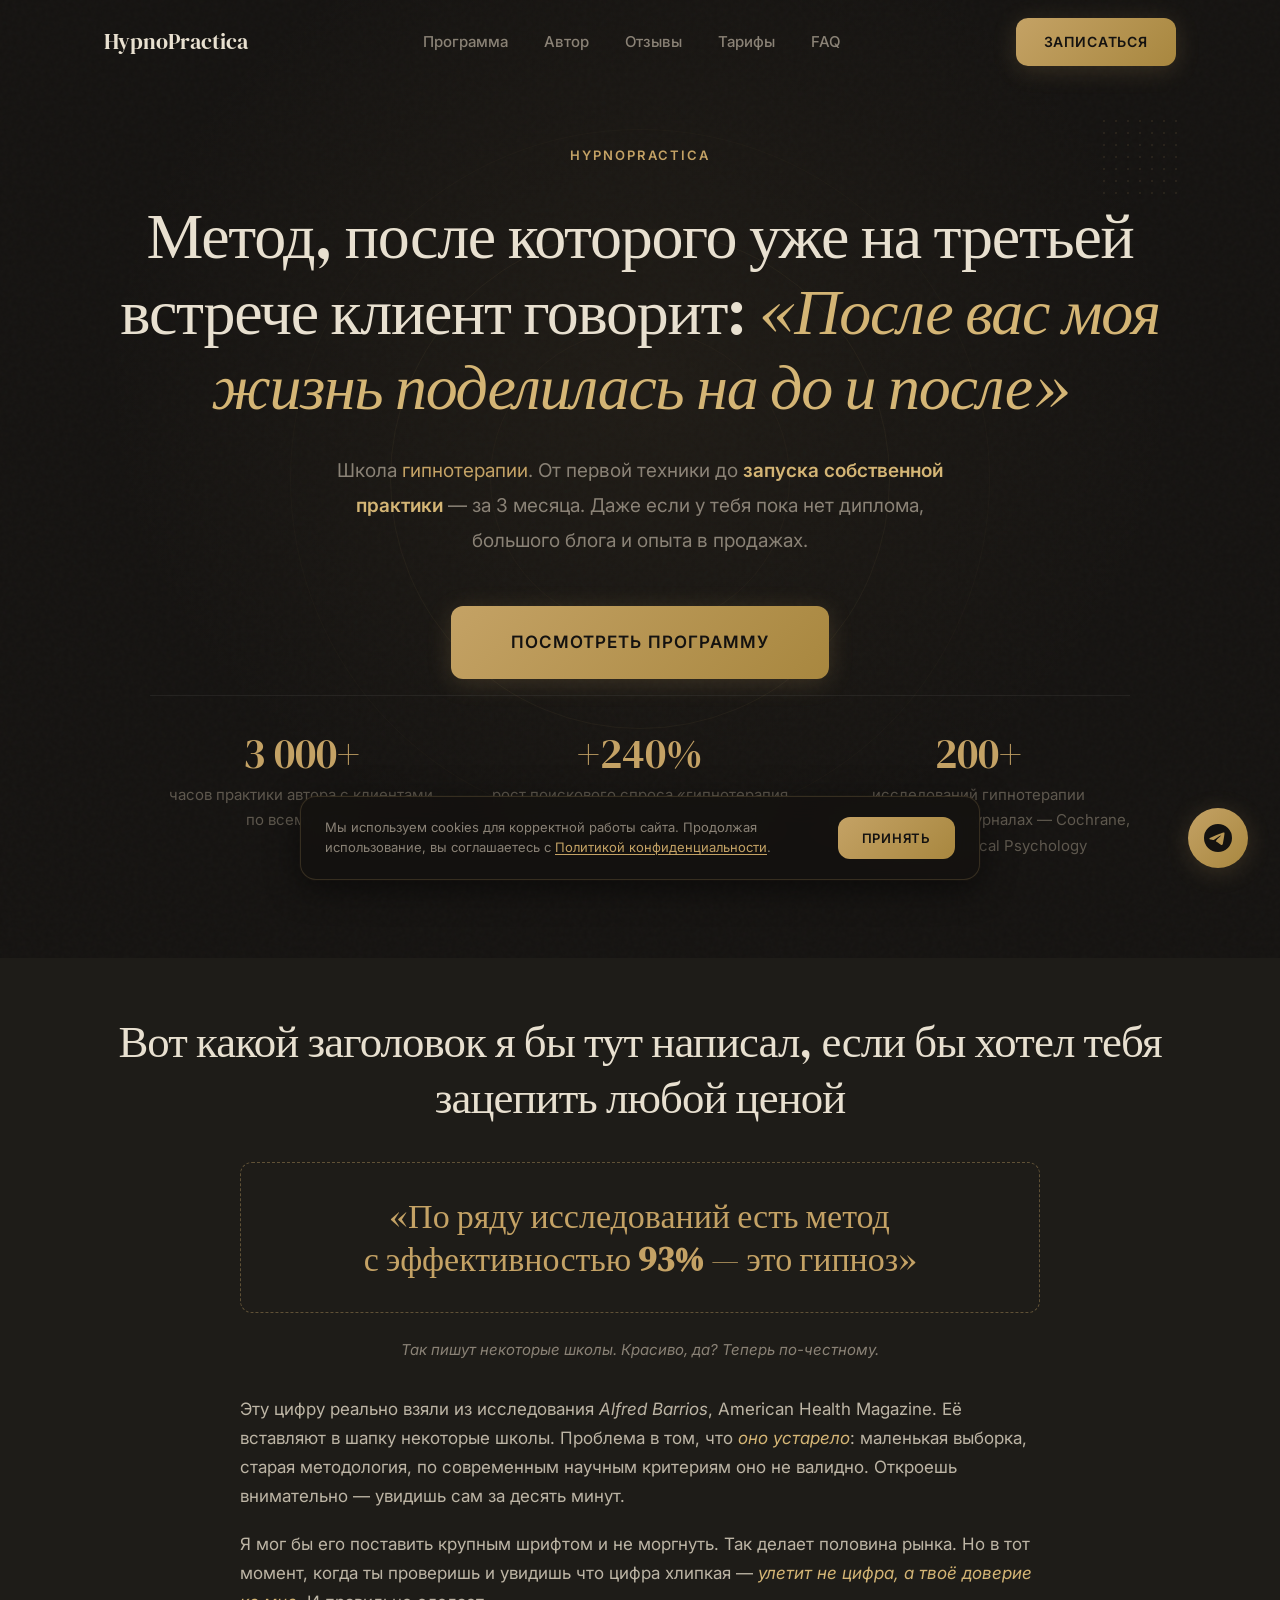
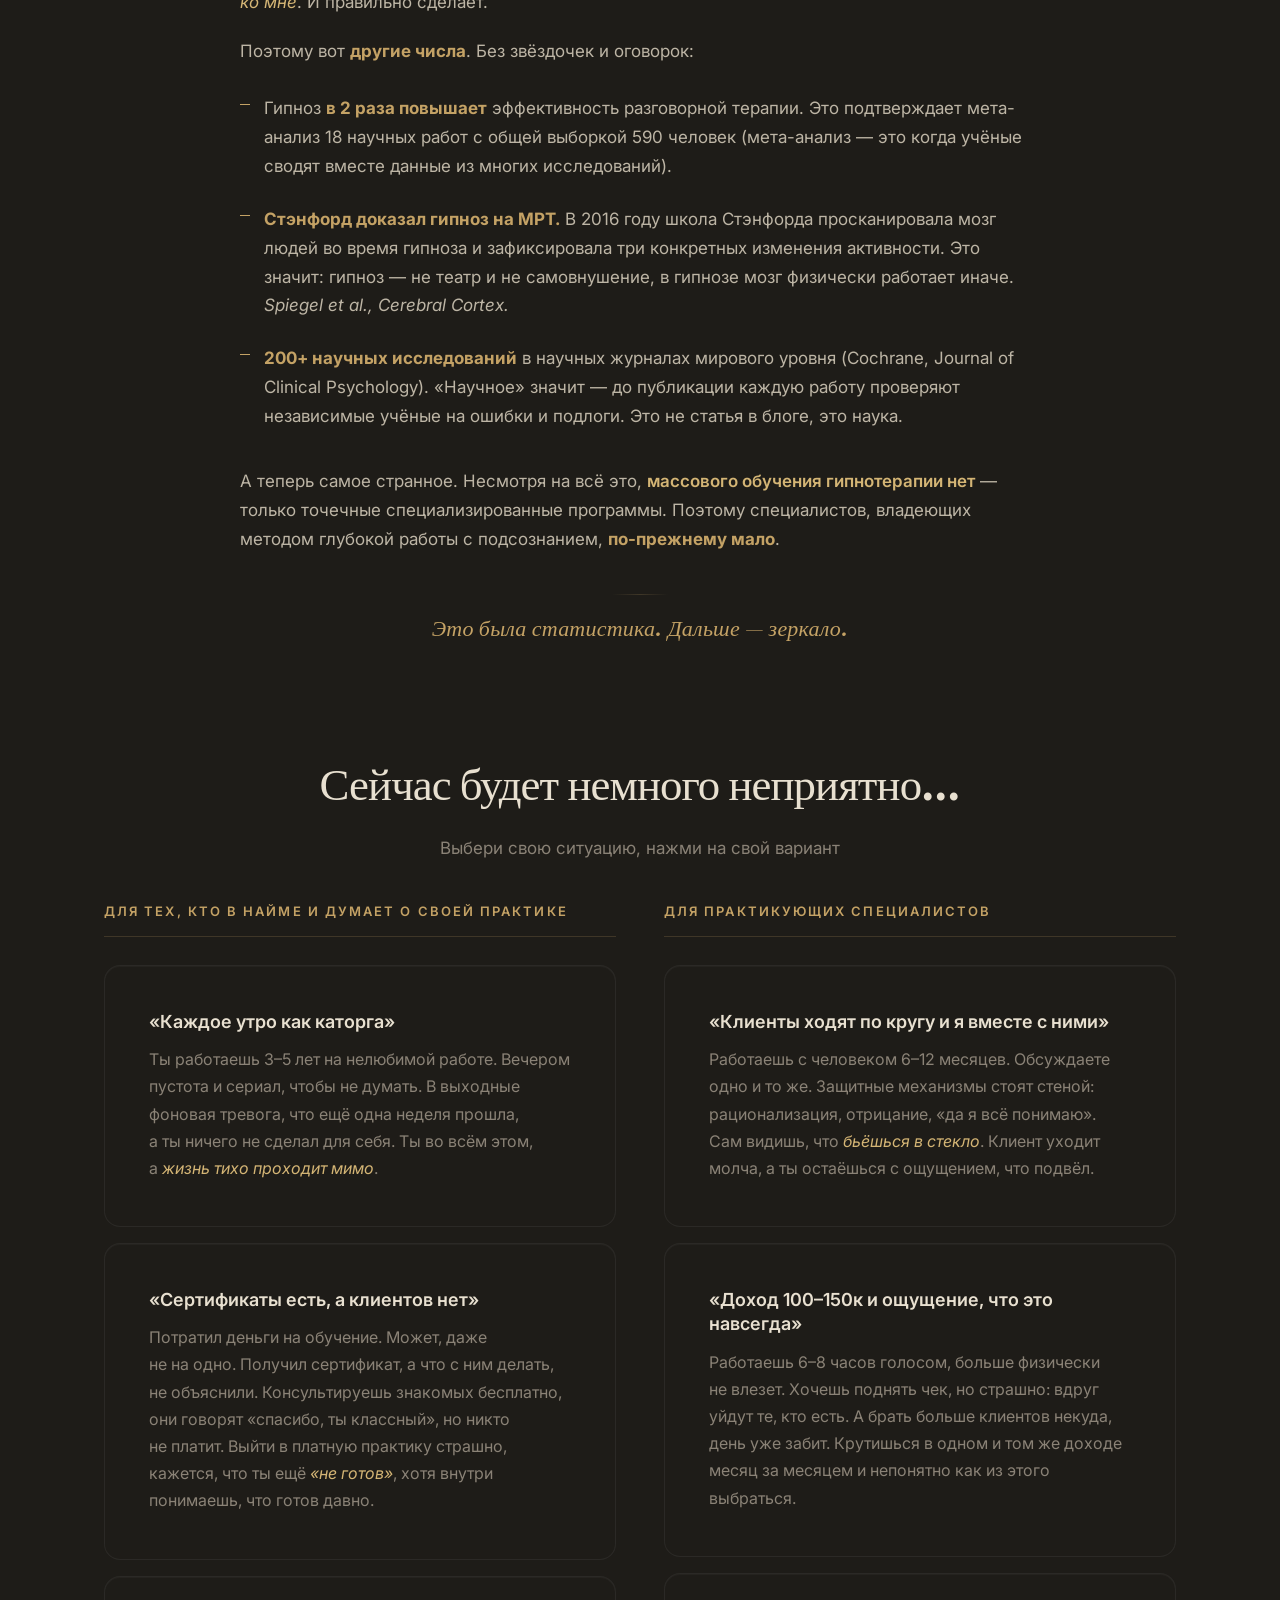
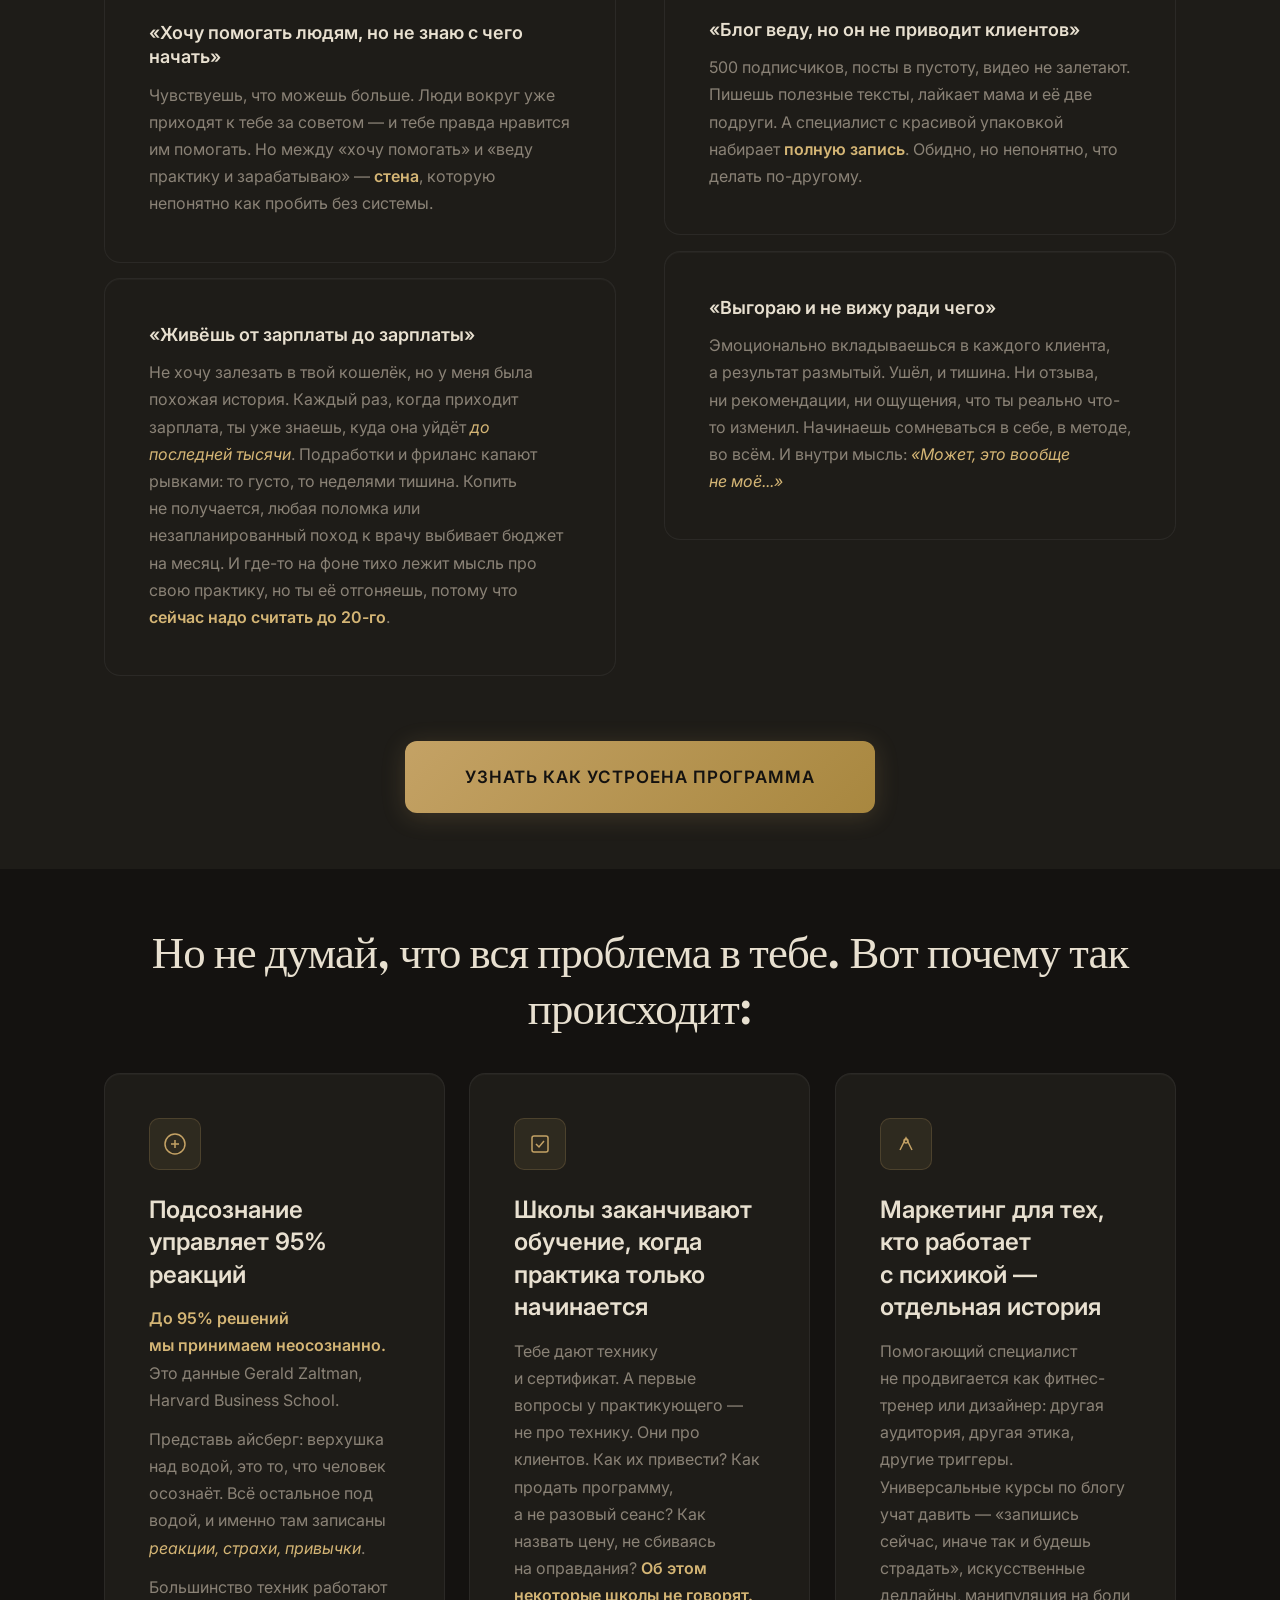
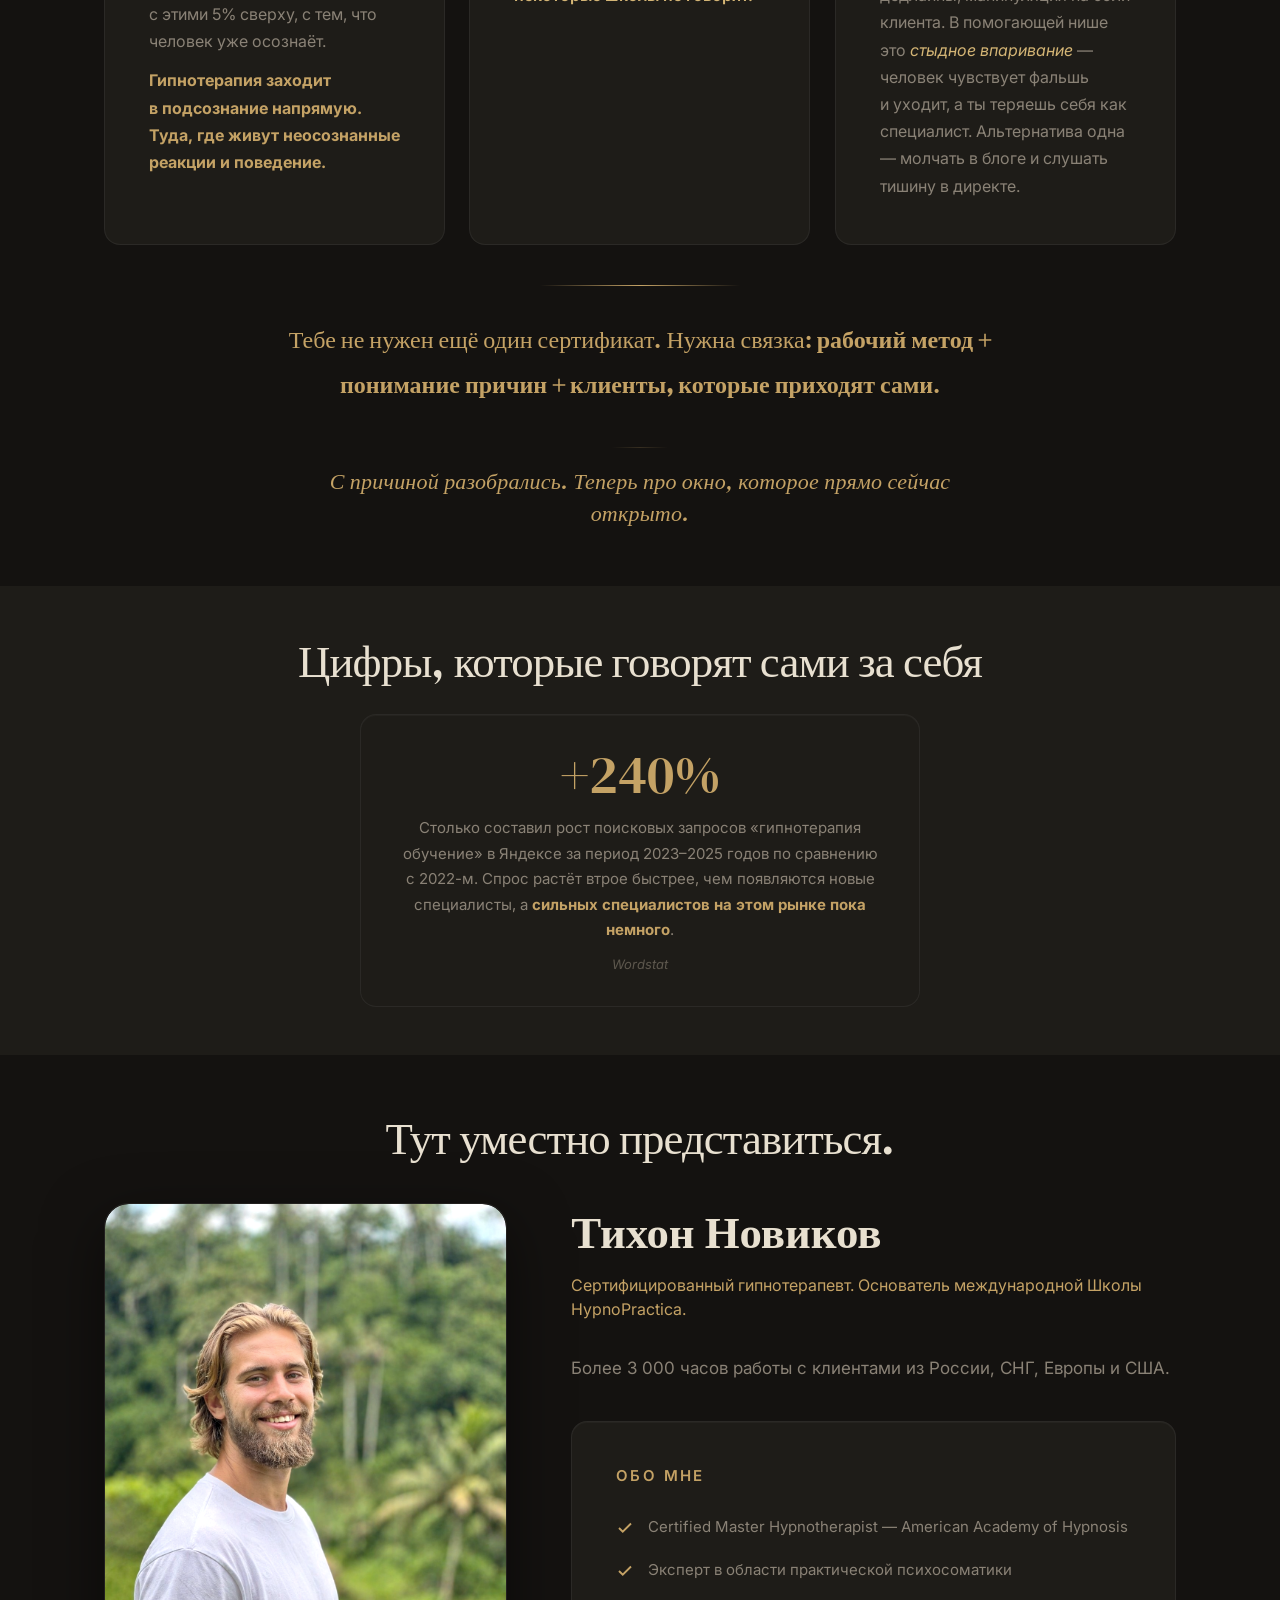
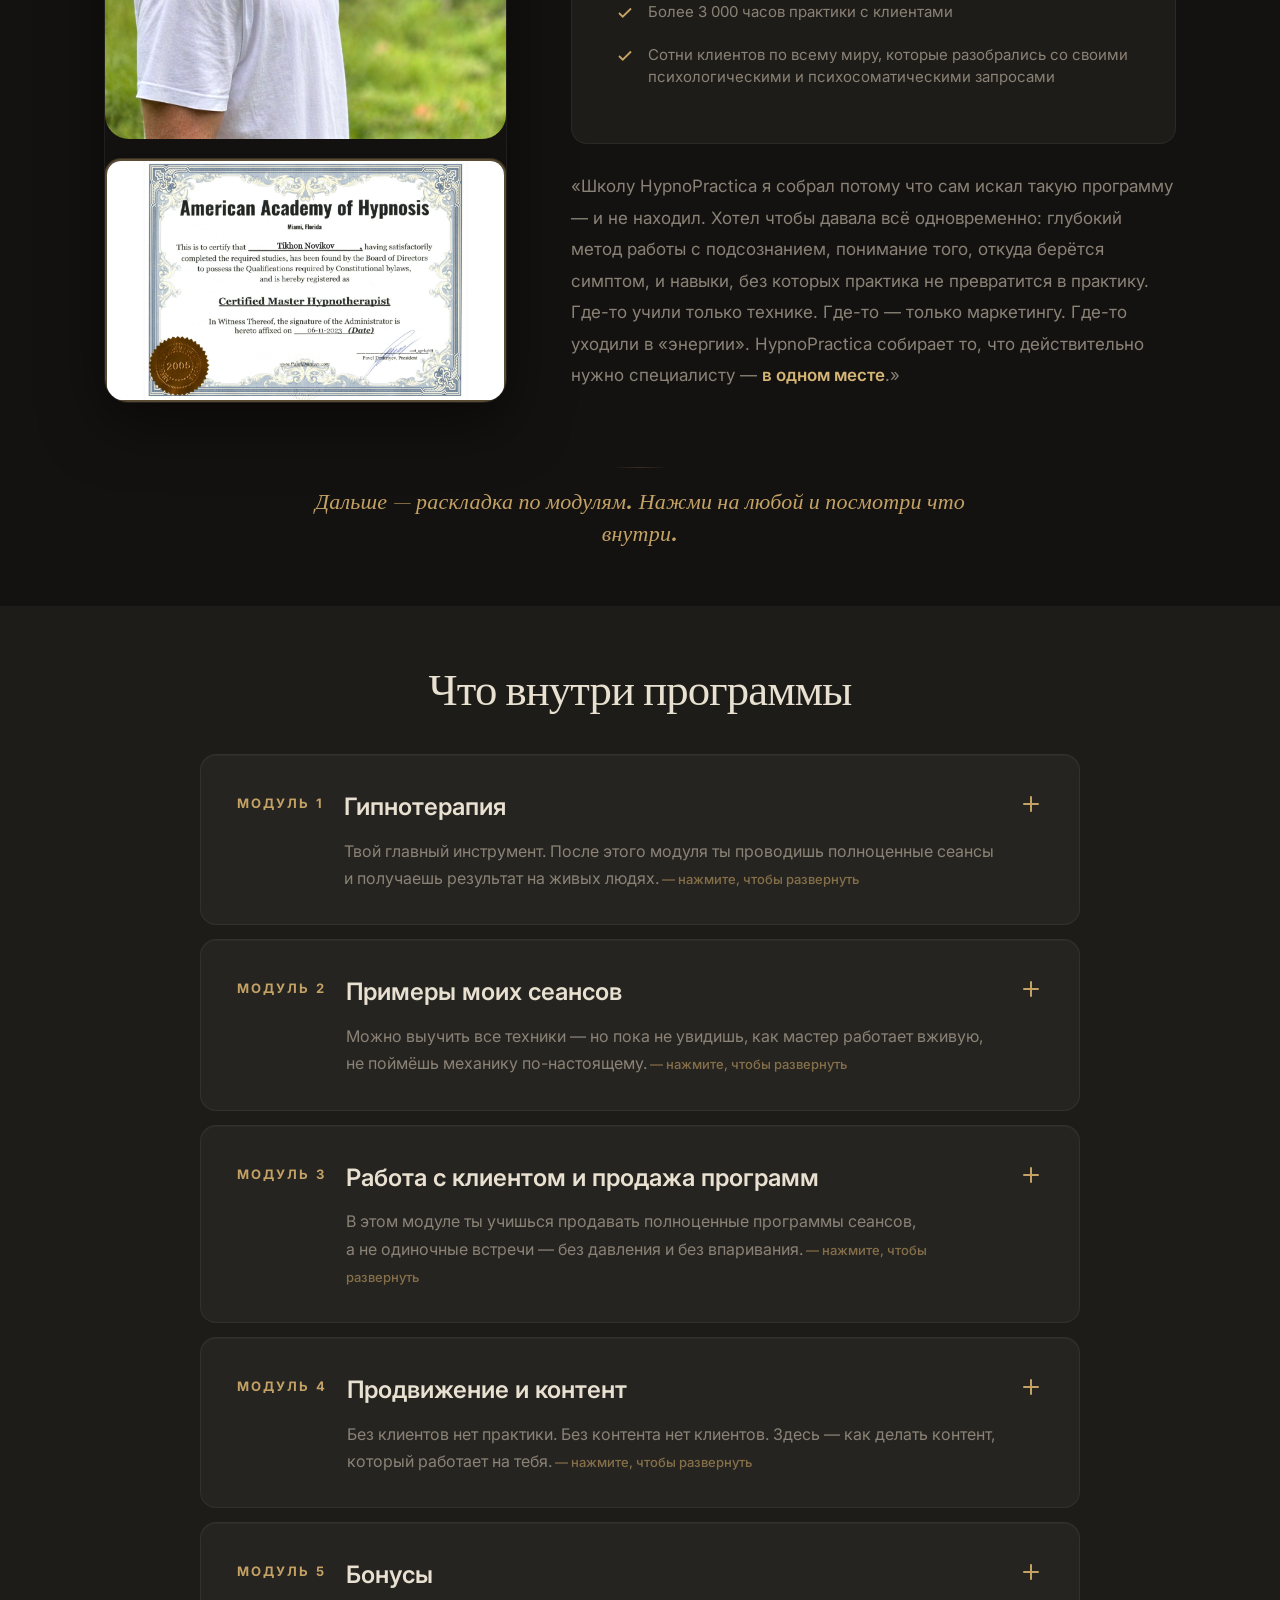
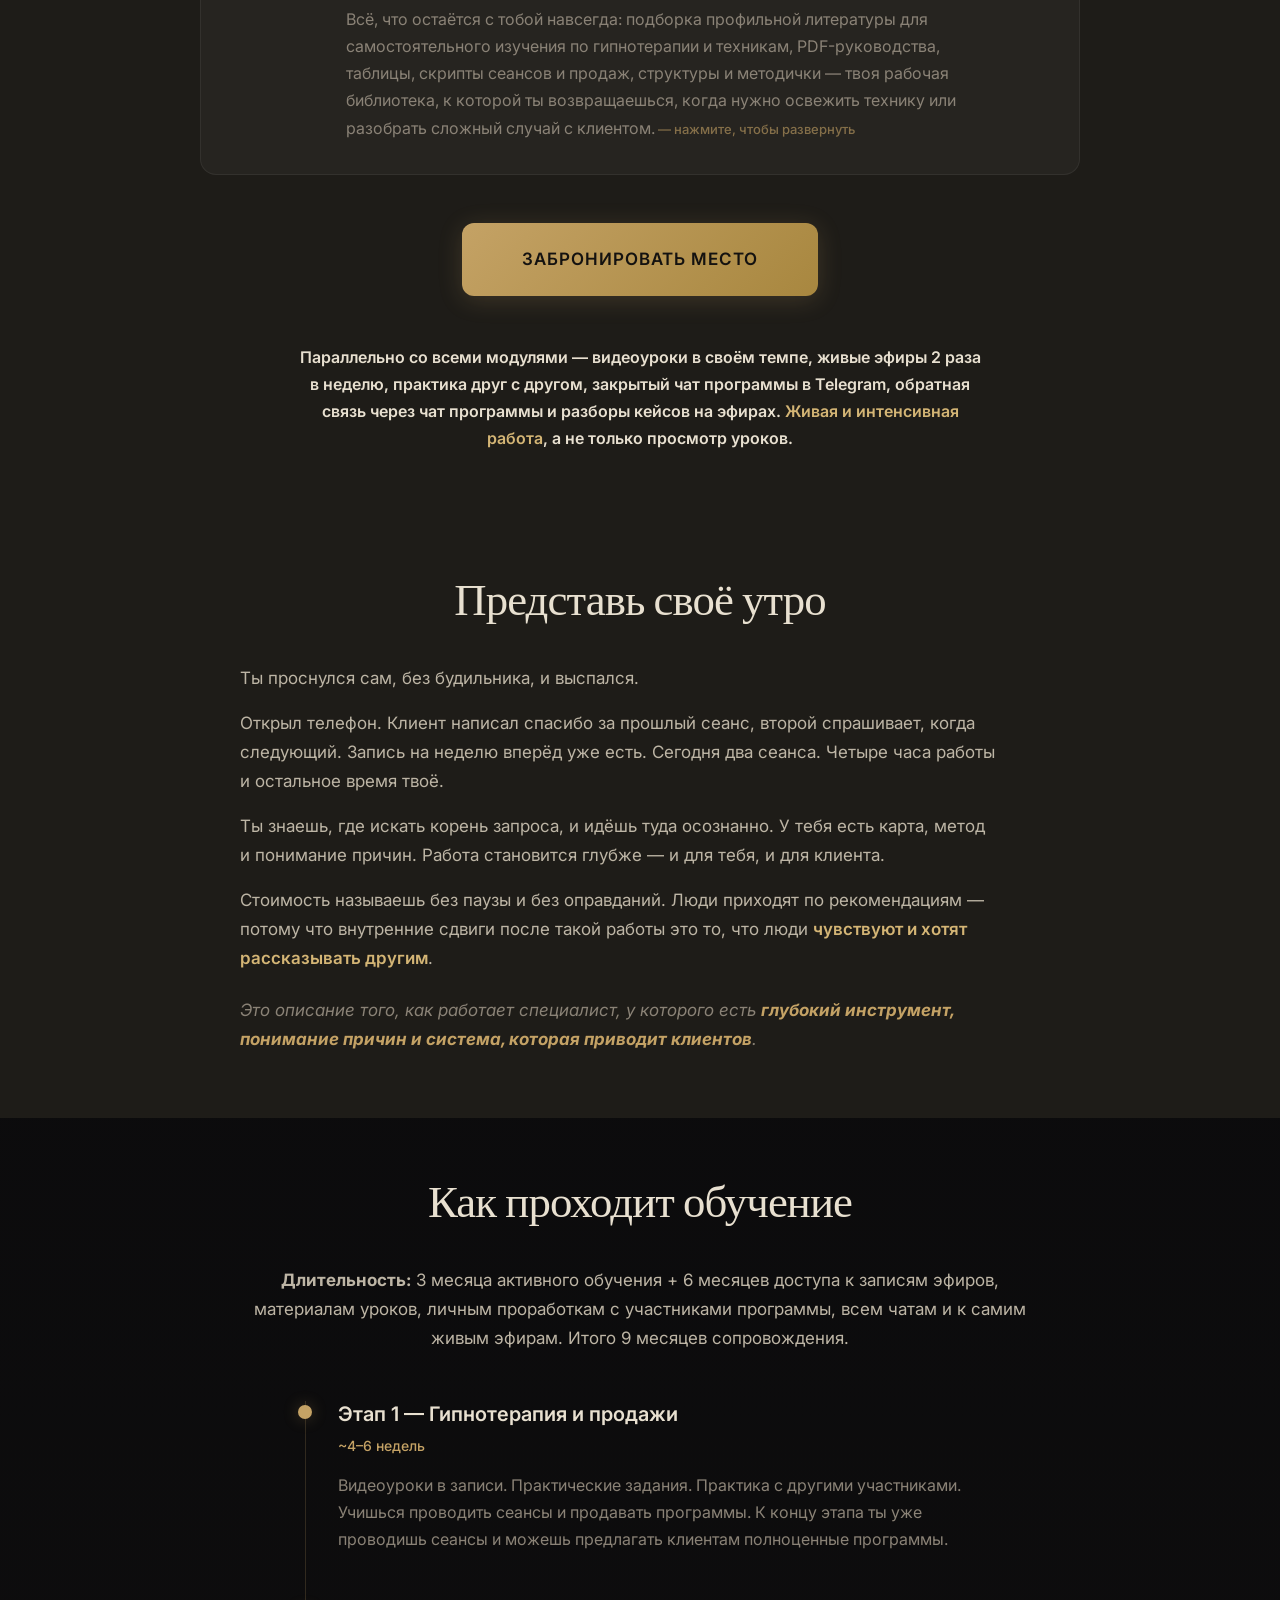
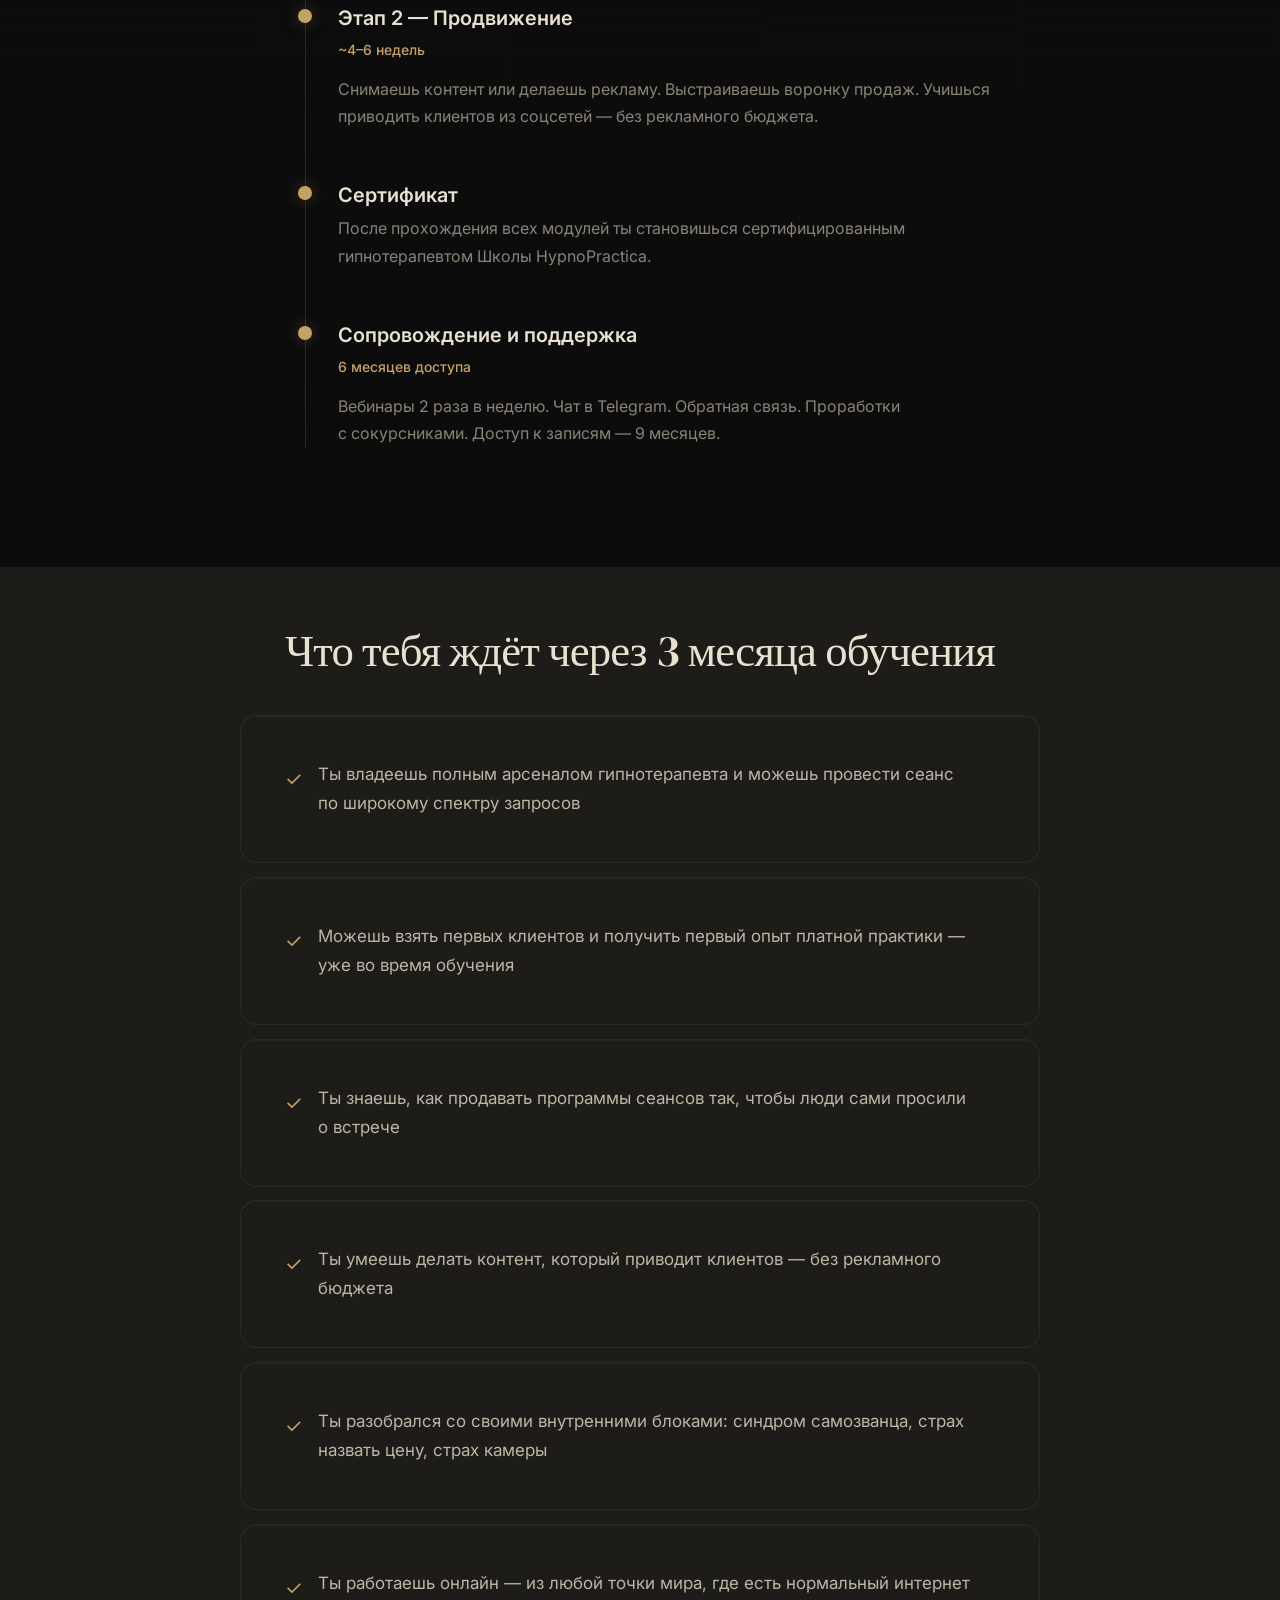
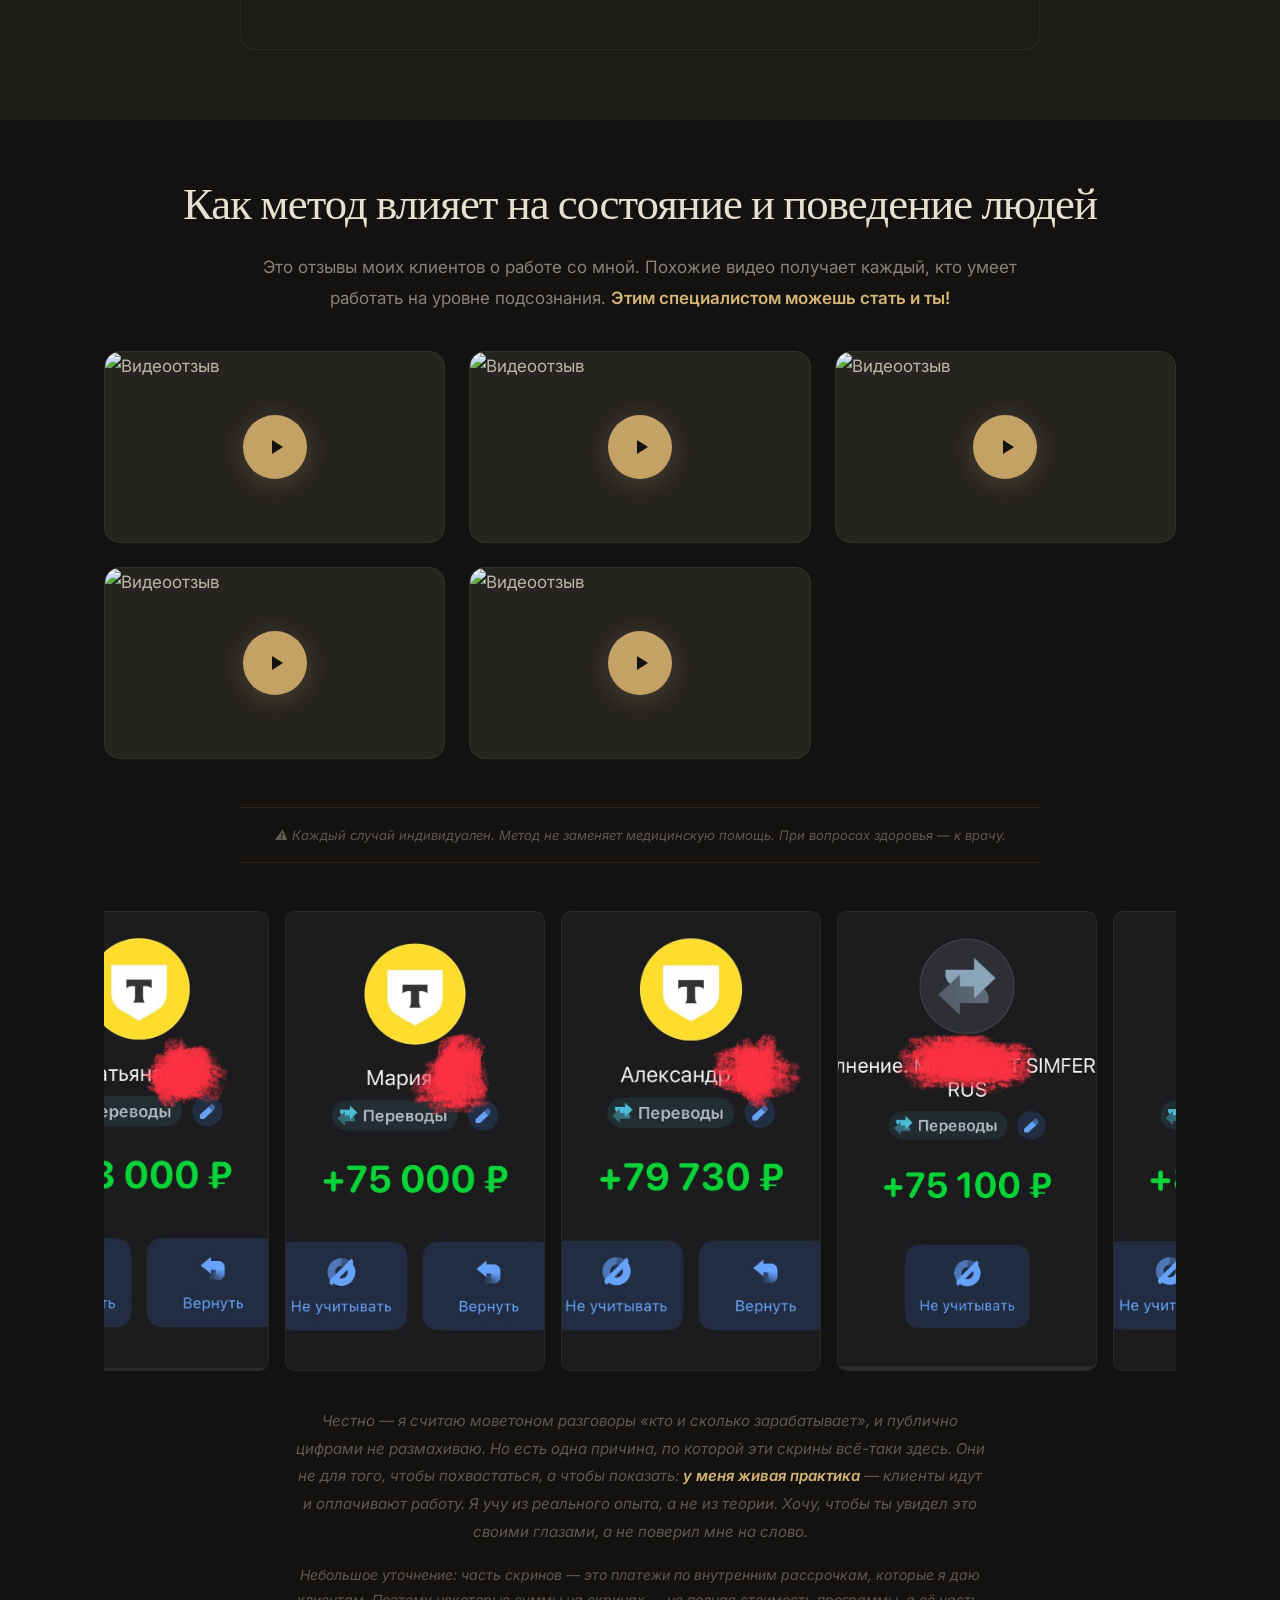
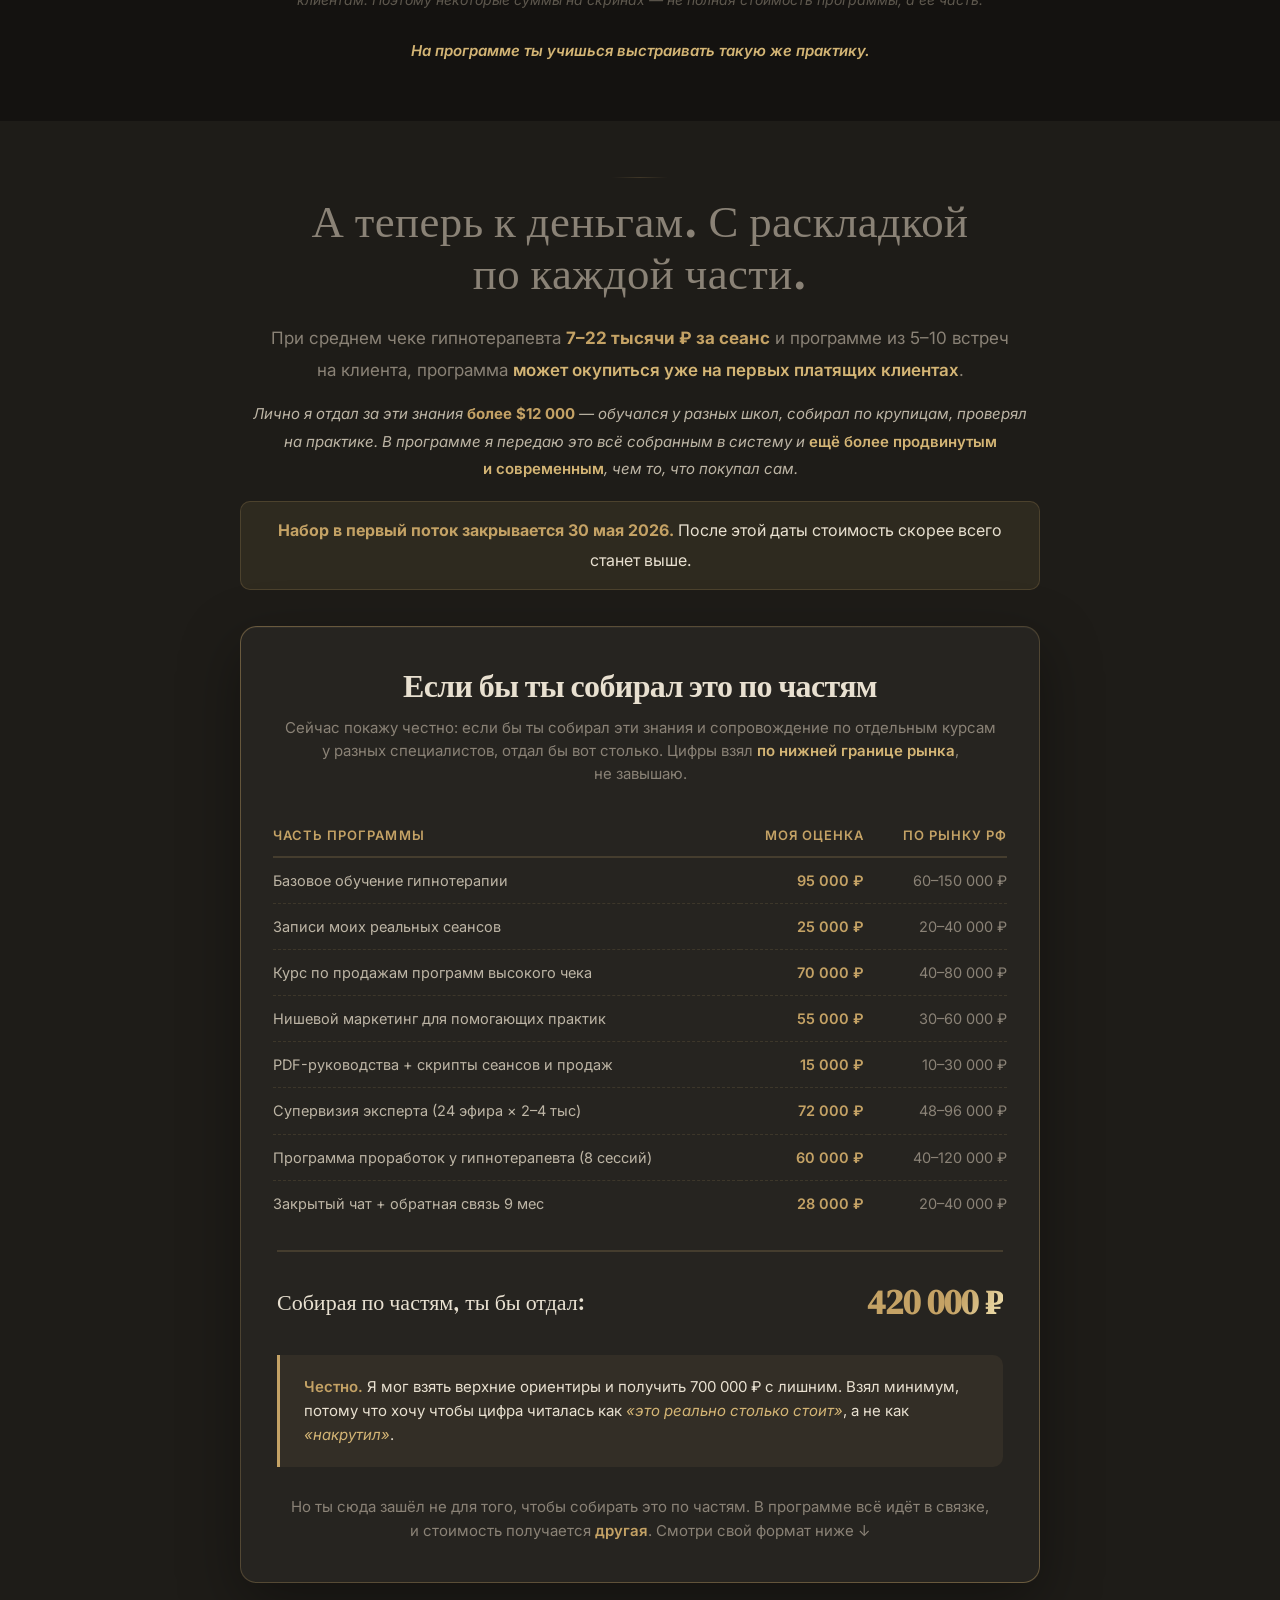
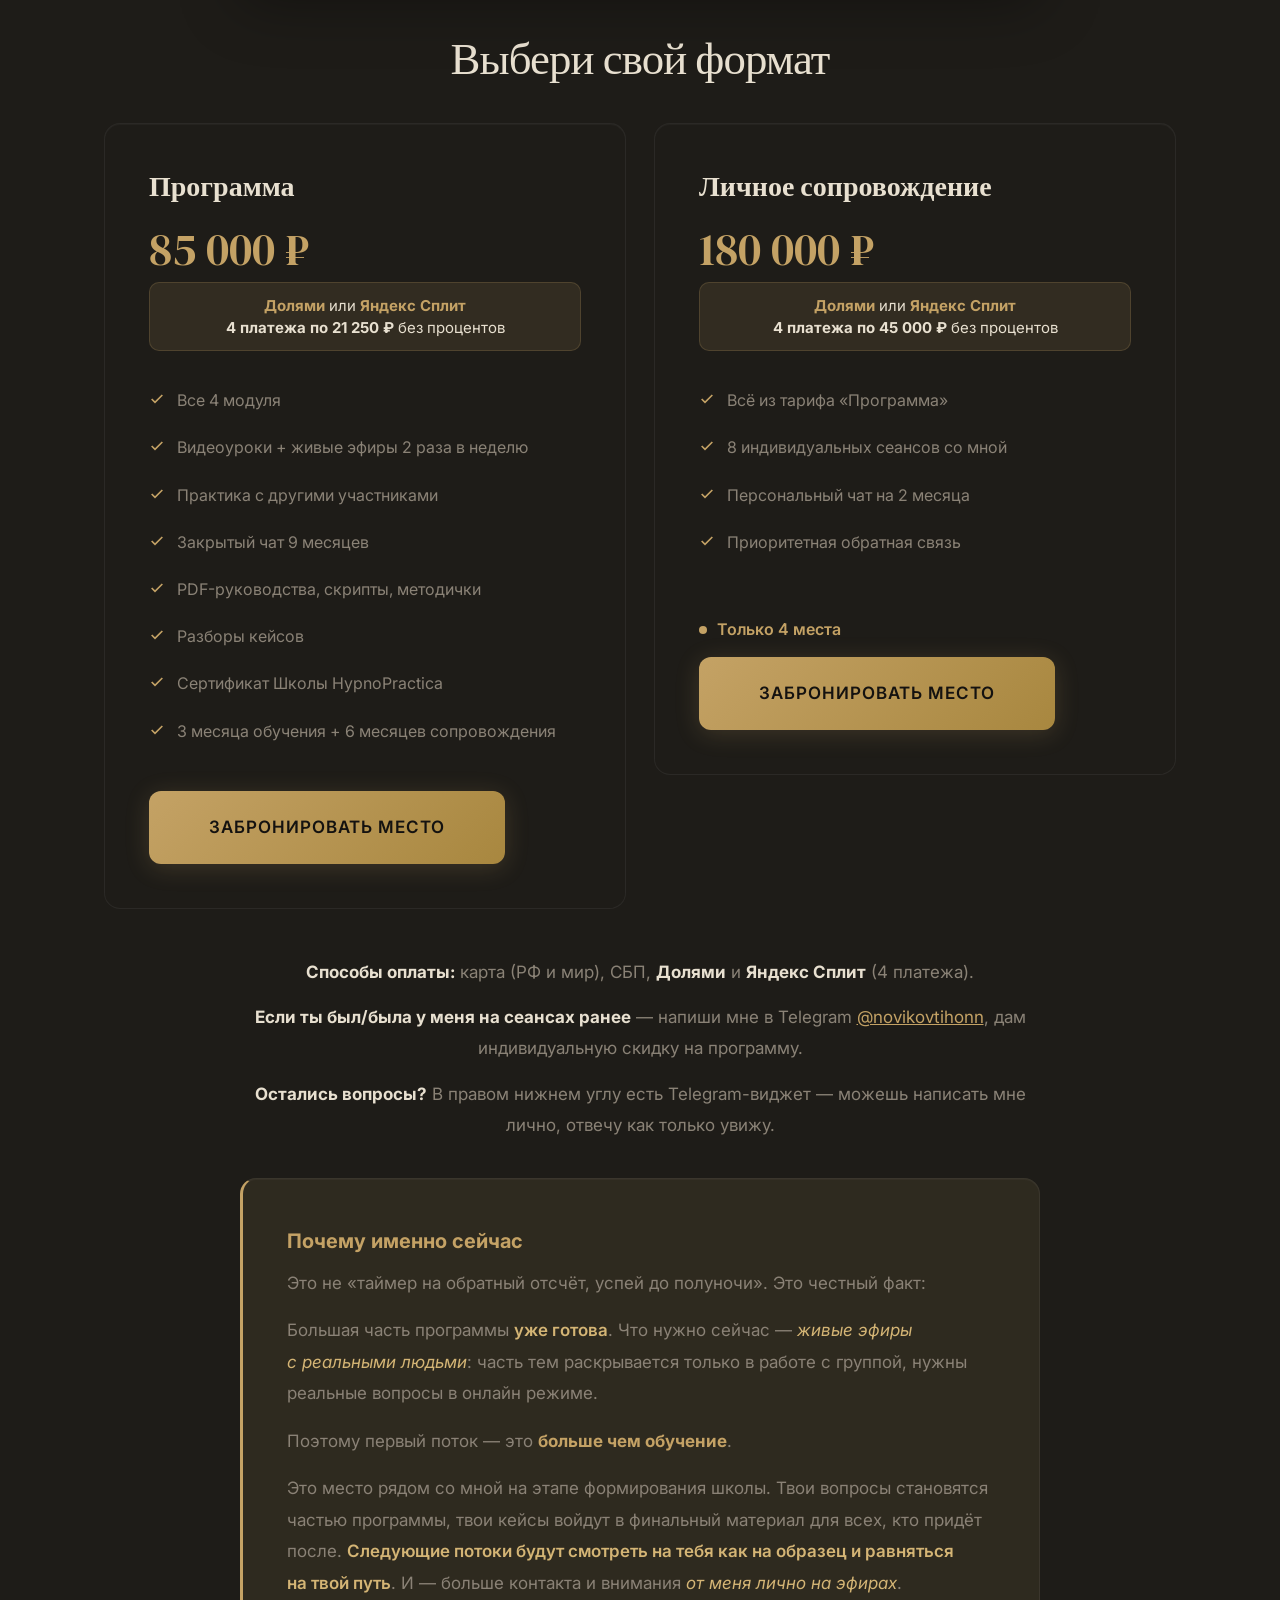
==== index.html @ 39921acc "footer-disclaimer: убрать дублирующийся абзац про оператора ПД (уже есть в колонках футера выше)" ====
<!DOCTYPE html>
<html lang="ru">
<head>
  <meta charset="UTF-8">
  <meta name="viewport" content="width=device-width, initial-scale=1.0">
  <title>HypnoPractica — Освой гипнотерапию и построй свою практику за 3 месяца</title>
  <meta name="description" content="Школа гипнотерапии. Метод, продажи и продвижение в одной программе. От первой техники до запуска собственной практики за 3 месяца.">
  <meta property="og:title" content="HypnoPractica — Освой гипнотерапию и построй свою практику">
  <meta property="og:description" content="Школа гипнотерапии. Метод, продажи и продвижение — за 3 месяца до собственной практики.">
  <meta property="og:image" content="img/og-image.jpg">
  <meta property="og:type" content="website">
  <meta property="og:locale" content="ru_RU">
  <link rel="preconnect" href="https://fonts.googleapis.com">
  <link rel="preconnect" href="https://fonts.gstatic.com" crossorigin>
  <link href="https://fonts.googleapis.com/css2?family=DM+Serif+Display&family=Inter:wght@400;500;600;700&display=swap" rel="stylesheet">
  <link rel="stylesheet" href="css/reset.css">
  <link rel="stylesheet" href="css/variables.css">
  <link rel="stylesheet" href="css/global.css">
  <link rel="stylesheet" href="css/components.css">
  <link rel="stylesheet" href="css/sections.css">
  <link rel="stylesheet" href="css/responsive.css">
  <link rel="icon" href="img/favicon.svg" type="image/svg+xml">
</head>
<body>

<div class="scroll-progress"></div>

<!-- ===== HEADER ===== -->
<header class="header header--dark" id="header">
  <div class="container header__inner">
    <a href="#hero" class="header__logo">HypnoPractica</a>
    <nav class="header__nav">
      <a href="#program">Программа</a>
      <a href="#author">Автор</a>
      <a href="#reviews">Отзывы</a>
      <a href="#pricing">Тарифы</a>
      <a href="#faq">FAQ</a>
    </nav>
    <a href="#pricing" class="btn btn--primary btn--small">Записаться</a>
    <button class="header__burger" aria-label="Меню"><span></span><span></span><span></span></button>
  </div>
</header>

<div class="header__mobile-menu">
  <a href="#program">Программа</a>
  <a href="#author">Автор</a>
  <a href="#reviews">Отзывы</a>
  <a href="#pricing">Тарифы</a>
  <a href="#faq">FAQ</a>
  <a href="#pricing" class="btn btn--primary">Записаться</a>
</div>

<main>

<!-- ===== БЛОК 1 — HERO ===== -->
<section id="hero" class="section section--hero">
  <div class="hero__decor-circle hero__decor-circle--lg"></div>
  <div class="hero__decor-circle"></div>
  <div class="hero__decor-circle hero__decor-circle--sm"></div>
  <div class="hero__decor-dots"></div>
  <div class="container hero__content">
    <span class="eyebrow hero__label" data-animate="fade-up">HYPNOPRACTICA</span>
    <h1 class="hero__title" data-animate="fade-up">Метод, после которого уже&nbsp;на&nbsp;третьей встрече клиент говорит: <em class="accent-italic">«После вас моя жизнь поделилась на&nbsp;до&nbsp;и&nbsp;после»</em></h1>
    <p class="hero__subtitle" data-animate="fade-up">Школа <span class="gold">гипнотерапии</span>. От&nbsp;первой техники до&nbsp;<strong class="accent">запуска собственной практики</strong> — за&nbsp;3&nbsp;месяца. Даже если у&nbsp;тебя пока нет диплома, большого блога и&nbsp;опыта в&nbsp;продажах.</p>
    <div class="hero__buttons" data-animate="fade-up">
      <a href="#program" class="btn btn--primary btn--large btn--pulse">Посмотреть программу</a>
    </div>
    <div class="hero__metrics" data-animate="fade-up">
      <div class="hero__metric">
        <div class="hero__metric-value" data-counter data-target="3000" data-suffix="+">0+</div>
        <div class="hero__metric-label">часов практики автора с&nbsp;клиентами по&nbsp;всему миру</div>
      </div>
      <div class="hero__metric">
        <div class="hero__metric-value" data-counter data-target="240" data-prefix="+" data-suffix="%">+0%</div>
        <div class="hero__metric-label">рост поискового спроса «гипнотерапия обучение» — Wordstat 2023–2025</div>
      </div>
      <div class="hero__metric">
        <div class="hero__metric-value" data-counter data-target="200" data-suffix="+">0+</div>
        <div class="hero__metric-label">исследований гипнотерапии в&nbsp;рецензируемых журналах — Cochrane, Journal of Clinical Psychology</div>
      </div>
    </div>
  </div>
</section>

<!-- ===== БЛОК 2 — ПОДОЖДИ ===== -->
<section id="evidence" class="section section--elevated">
  <div class="container">
    <div class="section__header" data-animate="fade-up">
      <h2>Вот какой заголовок я&nbsp;бы тут написал, если&nbsp;бы хотел тебя зацепить любой ценой</h2>
    </div>
    <div style="max-width:var(--max-width-text);margin:0 auto" data-animate="fade-up">
      <p style="font-family:var(--font-heading);font-size:clamp(24px,2.8vw,34px);line-height:1.25;color:var(--color-gold);text-align:center;margin:32px 0;padding:32px 28px;border:1px dashed rgba(196,162,101,0.4);border-radius:12px">«По&nbsp;ряду исследований есть метод с&nbsp;эффективностью <strong>93%</strong>&nbsp;— это гипноз»</p>
      <p style="text-align:center;color:var(--color-text-secondary);font-size:15px;font-style:italic;margin-top:-8px">Так пишут некоторые школы. Красиво, да? Теперь по-честному.</p>
      <p style="margin-top:32px">Эту цифру реально взяли из&nbsp;исследования <em>Alfred&nbsp;Barrios</em>, American Health Magazine. Её вставляют в&nbsp;шапку некоторые школы. Проблема в&nbsp;том, что <em class="accent-italic">оно устарело</em>: маленькая выборка, старая методология, по&nbsp;современным научным критериям оно не&nbsp;валидно. Откроешь внимательно — увидишь сам за&nbsp;десять минут.</p>
      <p style="margin-top:20px">Я&nbsp;мог&nbsp;бы его поставить крупным шрифтом и&nbsp;не&nbsp;моргнуть. Так делает половина рынка. Но&nbsp;в&nbsp;тот момент, когда ты&nbsp;проверишь и&nbsp;увидишь что цифра хлипкая — <em class="accent-italic">улетит не&nbsp;цифра, а&nbsp;твоё доверие ко&nbsp;мне</em>. И&nbsp;правильно сделает.</p>
      <p style="margin-top:20px">Поэтому вот <strong class="gold">другие числа</strong>. Без звёздочек и&nbsp;оговорок:</p>
      <ul style="list-style:none;padding:0;margin-top:16px">
        <li style="position:relative;padding:12px 0 12px 24px;color:var(--color-text-body);line-height:1.7"><span style="position:absolute;left:0;top:22px;width:10px;height:1px;background:var(--color-gold)"></span>Гипноз <strong class="gold">в&nbsp;2&nbsp;раза повышает</strong> эффективность разговорной терапии. Это подтверждает мета-анализ 18&nbsp;научных работ с&nbsp;общей выборкой 590&nbsp;человек (мета-анализ&nbsp;— это когда учёные сводят вместе данные из&nbsp;многих исследований).</li>
        <li style="position:relative;padding:12px 0 12px 24px;color:var(--color-text-body);line-height:1.7"><span style="position:absolute;left:0;top:22px;width:10px;height:1px;background:var(--color-gold)"></span><strong class="gold">Стэнфорд доказал гипноз на&nbsp;МРТ.</strong> В&nbsp;2016&nbsp;году школа Стэнфорда просканировала мозг людей во&nbsp;время гипноза и&nbsp;зафиксировала три конкретных изменения активности. Это значит: гипноз&nbsp;— не&nbsp;театр и&nbsp;не&nbsp;самовнушение, в&nbsp;гипнозе мозг физически работает иначе. <em>Spiegel et&nbsp;al., Cerebral Cortex.</em></li>
        <li style="position:relative;padding:12px 0 12px 24px;color:var(--color-text-body);line-height:1.7"><span style="position:absolute;left:0;top:22px;width:10px;height:1px;background:var(--color-gold)"></span><strong class="gold">200+ научных исследований</strong> в&nbsp;научных журналах мирового уровня (Cochrane, Journal of Clinical Psychology). «Научное» значит&nbsp;— до&nbsp;публикации каждую работу проверяют независимые учёные на&nbsp;ошибки и&nbsp;подлоги. Это не&nbsp;статья в&nbsp;блоге, это наука.</li>
      </ul>
      <p style="margin-top:24px">А&nbsp;теперь самое странное. Несмотря на&nbsp;всё это, <strong class="accent">массового обучения гипнотерапии нет</strong> — только точечные специализированные программы. Поэтому специалистов, владеющих методом глубокой работы с&nbsp;подсознанием, <strong class="gold">по-прежнему мало</strong>.</p>
    </div>
    <p class="section-bridge__text" data-animate="fade-up">Это была статистика. Дальше&nbsp;— зеркало.</p>
  </div>
</section>

<!-- ===== БЛОК 3 — ЕСЛИ ЭТО ПРО ТЕБЯ ===== -->
<section id="pain" class="section section--pain">
  <div class="decor-circle"></div>
  <div class="container">
    <div class="section__header" data-animate="fade-up">
      <h2>Сейчас будет немного неприятно...</h2>
      <p>Выбери свою ситуацию, нажми на&nbsp;свой вариант</p>
    </div>
    <div class="pain__switcher" data-animate="fade-up">
      <button class="pain__switcher-btn is-active" data-target="newbie">Хочу начать практиковать</button>
      <button class="pain__switcher-btn" data-target="pro">Уже практикую</button>
    </div>
    <div class="pain__columns">
      <div class="pain__column is-active" data-tab="newbie">
        <div class="pain__column-title" data-animate="fade-up">Для тех, кто в найме и думает о своей практике</div>
        <div class="card pain__card" data-animate="fade-up">
          <h3>«Каждое утро как каторга»</h3>
          <p>Ты работаешь 3–5 лет на нелюбимой работе. Вечером пустота и&nbsp;сериал, чтобы не&nbsp;думать. В&nbsp;выходные фоновая тревога, что ещё одна неделя прошла, а&nbsp;ты&nbsp;ничего не&nbsp;сделал для себя. Ты&nbsp;во&nbsp;всём этом, а&nbsp;<em class="accent-italic">жизнь тихо проходит мимо</em>.</p>
        </div>
        <div class="card pain__card" data-animate="fade-up">
          <h3>«Сертификаты есть, а клиентов нет»</h3>
          <p>Потратил деньги на обучение. Может, даже не&nbsp;на&nbsp;одно. Получил сертификат, а&nbsp;что с&nbsp;ним делать, не&nbsp;объяснили. Консультируешь знакомых бесплатно, они говорят «спасибо, ты&nbsp;классный», но&nbsp;никто не&nbsp;платит. Выйти в&nbsp;платную практику страшно, кажется, что ты&nbsp;ещё <em class="accent-italic">«не&nbsp;готов»</em>, хотя внутри понимаешь, что готов давно.</p>
        </div>
        <div class="card pain__card" data-animate="fade-up">
          <h3>«Хочу помогать людям, но не знаю с чего начать»</h3>
          <p>Чувствуешь, что можешь больше. Люди вокруг уже приходят к&nbsp;тебе за&nbsp;советом — и&nbsp;тебе правда нравится им&nbsp;помогать. Но&nbsp;между «хочу помогать» и&nbsp;«веду практику и&nbsp;зарабатываю» — <strong class="accent">стена</strong>, которую непонятно как пробить без системы.</p>
        </div>
        <div class="card pain__card" data-animate="fade-up">
          <h3>«Живёшь от зарплаты до зарплаты»</h3>
          <p>Не&nbsp;хочу залезать в&nbsp;твой кошелёк, но&nbsp;у&nbsp;меня была похожая история. Каждый раз, когда приходит зарплата, ты&nbsp;уже знаешь, куда она уйдёт <em class="accent-italic">до последней тысячи</em>. Подработки и&nbsp;фриланс капают рывками: то&nbsp;густо, то&nbsp;неделями тишина. Копить не&nbsp;получается, любая поломка или незапланированный поход к&nbsp;врачу выбивает бюджет на&nbsp;месяц. И&nbsp;где-то на&nbsp;фоне тихо лежит мысль про свою практику, но&nbsp;ты&nbsp;её&nbsp;отгоняешь, потому что <strong class="accent">сейчас надо считать до&nbsp;20-го</strong>.</p>
        </div>
      </div>
      <div class="pain__column" data-tab="pro">
        <div class="pain__column-title" data-animate="fade-up">Для практикующих специалистов</div>
        <div class="card pain__card" data-animate="fade-up">
          <h3>«Клиенты ходят по кругу и я вместе с ними»</h3>
          <p>Работаешь с&nbsp;человеком 6–12 месяцев. Обсуждаете одно и&nbsp;то&nbsp;же. Защитные механизмы стоят стеной: рационализация, отрицание, «да&nbsp;я&nbsp;всё понимаю». Сам видишь, что <em class="accent-italic">бьёшься в&nbsp;стекло</em>. Клиент уходит молча, а&nbsp;ты&nbsp;остаёшься с&nbsp;ощущением, что подвёл.</p>
        </div>
        <div class="card pain__card" data-animate="fade-up">
          <h3>«Доход 100–150к и ощущение, что это навсегда»</h3>
          <p>Работаешь 6–8 часов голосом, больше физически не&nbsp;влезет. Хочешь поднять чек, но&nbsp;страшно: вдруг уйдут те, кто есть. А&nbsp;брать больше клиентов некуда, день уже забит. Крутишься в&nbsp;одном и&nbsp;том&nbsp;же доходе месяц за&nbsp;месяцем и&nbsp;непонятно как из&nbsp;этого выбраться.</p>
        </div>
        <div class="card pain__card" data-animate="fade-up">
          <h3>«Блог веду, но он не приводит клиентов»</h3>
          <p>500 подписчиков, посты в&nbsp;пустоту, видео не&nbsp;залетают. Пишешь полезные тексты, лайкает мама и&nbsp;её&nbsp;две подруги. А&nbsp;специалист с&nbsp;красивой упаковкой набирает <strong class="accent">полную запись</strong>. Обидно, но&nbsp;непонятно, что делать по-другому.</p>
        </div>
        <div class="card pain__card" data-animate="fade-up">
          <h3>«Выгораю и не вижу ради чего»</h3>
          <p>Эмоционально вкладываешься в&nbsp;каждого клиента, а&nbsp;результат размытый. Ушёл, и&nbsp;тишина. Ни&nbsp;отзыва, ни&nbsp;рекомендации, ни&nbsp;ощущения, что ты&nbsp;реально что-то изменил. Начинаешь сомневаться в&nbsp;себе, в&nbsp;методе, во&nbsp;всём. И&nbsp;внутри мысль: <em class="accent-italic">«Может, это вообще не&nbsp;моё...»</em></p>
        </div>
      </div>
    </div>
    <div style="text-align:center;margin-top:48px" data-animate="fade-up">
      <a href="#program" class="btn btn--primary btn--large">Узнать как устроена программа</a>
    </div>
  </div>
</section>

<!-- ===== БЛОК 4 — ПРИЧИНА ===== -->
<section id="bridge" class="section section--bridge">
  <div class="section__bg" data-parallax-mobile="0.15"></div>
  <div class="container">
    <div class="section__header" data-animate="fade-up">
      <h2>Но&nbsp;не&nbsp;думай, что вся проблема в&nbsp;тебе. Вот почему так происходит:</h2>
    </div>
    <div class="bridge__cards">
      <div class="card" data-animate="fade-up">
        <div class="card__icon"><svg viewBox="0 0 24 24" xmlns="http://www.w3.org/2000/svg"><circle cx="12" cy="12" r="10"/><path d="M8 12h8M12 8v8"/></svg></div>
        <h3 class="card__title">Подсознание управляет 95% реакций</h3>
        <p class="card__text"><strong class="accent">До&nbsp;95% решений мы&nbsp;принимаем неосознанно.</strong> Это данные Gerald Zaltman, Harvard Business School.</p>
        <p class="card__text" style="margin-top:12px">Представь айсберг: верхушка над водой, это то, что человек осознаёт. Всё остальное под водой, и&nbsp;именно там записаны <em class="accent-italic">реакции, страхи, привычки</em>.</p>
        <p class="card__text" style="margin-top:12px">Большинство техник работают с&nbsp;этими 5% сверху, с&nbsp;тем, что человек уже осознаёт.</p>
        <p class="card__text" style="margin-top:12px"><strong class="gold">Гипнотерапия заходит в&nbsp;подсознание напрямую. Туда, где живут неосознанные реакции и&nbsp;поведение.</strong></p>
      </div>
      <div class="card" data-animate="fade-up">
        <div class="card__icon"><svg viewBox="0 0 24 24" xmlns="http://www.w3.org/2000/svg"><rect x="4" y="4" width="16" height="16" rx="2"/><path d="M8 12l3 3 5-6"/></svg></div>
        <h3 class="card__title">Школы заканчивают обучение, когда практика только начинается</h3>
        <p class="card__text">Тебе дают технику и&nbsp;сертификат. А&nbsp;первые вопросы у&nbsp;практикующего — не&nbsp;про технику. Они про клиентов. Как их&nbsp;привести? Как продать программу, а&nbsp;не&nbsp;разовый сеанс? Как назвать цену, не&nbsp;сбиваясь на&nbsp;оправдания? <strong class="accent">Об&nbsp;этом некоторые школы не&nbsp;говорят.</strong></p>
      </div>
      <div class="card" data-animate="fade-up">
        <div class="card__icon"><svg viewBox="0 0 24 24" xmlns="http://www.w3.org/2000/svg"><path d="M6 18l6-12 6 12"/><circle cx="12" cy="9" r="2"/></svg></div>
        <h3 class="card__title">Маркетинг для тех, кто работает с&nbsp;психикой — отдельная история</h3>
        <p class="card__text">Помогающий специалист не&nbsp;продвигается как фитнес-тренер или дизайнер: другая аудитория, другая этика, другие триггеры. Универсальные курсы по&nbsp;блогу учат давить — «запишись сейчас, иначе так и&nbsp;будешь страдать», искусственные дедлайны, манипуляция на&nbsp;боли клиента. В&nbsp;помогающей нише это <em class="accent-italic">стыдное впаривание</em> — человек чувствует фальшь и&nbsp;уходит, а&nbsp;ты&nbsp;теряешь себя как специалист. Альтернатива одна — молчать в&nbsp;блоге и&nbsp;слушать тишину в&nbsp;директе.</p>
      </div>
    </div>
    <div class="gold-line" data-animate="none"></div>
    <p class="bridge__final" data-animate="fade-up" style="margin-top:32px">Тебе не&nbsp;нужен ещё один сертификат. Нужна связка: <strong class="gold">рабочий метод + понимание причин + клиенты, которые приходят сами</strong>.</p>
    <p class="section-bridge__text" data-animate="fade-up">С&nbsp;причиной разобрались. Теперь про окно, которое прямо сейчас открыто.</p>
  </div>
</section>

<!-- ===== БЛОК 5 — ЦИФРЫ ===== -->
<section id="stats" class="section section--stats" style="padding-top:48px;padding-bottom:48px">
  <div class="container">
    <div class="section__header" data-animate="fade-up" style="margin-bottom:24px">
      <h2>Цифры, которые говорят сами за&nbsp;себя</h2>
    </div>
    <div class="stats__grid" style="grid-template-columns:1fr;max-width:560px;margin:0 auto">
      <div class="card stats__card" data-animate="fade-up" style="padding:32px 28px">
        <div class="stats__number" data-counter data-target="240" data-prefix="+" data-suffix="%">+0%</div>
        <div class="stats__label">Столько составил рост поисковых запросов «гипнотерапия обучение» в&nbsp;Яндексе за&nbsp;период 2023–2025 годов по&nbsp;сравнению с&nbsp;2022-м. Спрос растёт втрое быстрее, чем появляются новые специалисты, а&nbsp;<strong class="gold">сильных специалистов на&nbsp;этом рынке пока немного</strong>.</div>
        <div class="stats__source">Wordstat</div>
      </div>
    </div>
  </div>
</section>

<!-- ===== БЛОК 6 — АВТОР ===== -->
<section id="author" class="section section--author">
  <div class="container">
    <div class="section__header" data-animate="fade-up">
      <h2>Тут уместно представиться.</h2>
    </div>
    <div class="author__grid">
      <div class="author__photo-wrapper" data-animate="fade-right">
        <img src="img/author-photo.png" alt="Тихон Новиков — сертифицированный гипнотерапевт" class="author__photo" loading="lazy">
        <div class="author__certificate-card" data-animate="fade-up">
          <img src="img/certificate-of-completion-for-1.png" alt="Сертификат — Certified Master Hypnotherapist, American Academy of Hypnosis" class="author__certificate-img" onclick="document.getElementById('certModal').classList.add('is-active')" loading="lazy">
        </div>
      </div>
      <div data-animate="fade-left">
        <h3 class="author__name">Тихон Новиков</h3>
        <p class="author__title">Сертифицированный гипнотерапевт. Основатель международной Школы HypnoPractica.</p>
        <div class="author__bio">
          <p>Более 3&nbsp;000 часов работы с&nbsp;клиентами из&nbsp;России, СНГ, Европы и&nbsp;США.</p>
        </div>
        <!-- Credentials на подложке -->
        <div class="card" style="margin:28px 0">
          <h3 style="font-size:var(--size-small);font-weight:var(--weight-semibold);color:var(--color-gold);letter-spacing:var(--tracking-caps);text-transform:uppercase;margin-bottom:20px">Обо мне</h3>
          <ul class="author__credentials" style="margin-bottom:0">
            <li>Certified Master Hypnotherapist — American Academy of Hypnosis</li>
            <li>Эксперт в области практической психосоматики</li>
            <li>Более 3 000 часов практики с клиентами</li>
            <li>Сотни клиентов по всему миру, которые разобрались со&nbsp;своими психологическими и&nbsp;психосоматическими запросами</li>
          </ul>
        </div>
        <div class="author__bio">
          <p>«Школу HypnoPractica я&nbsp;собрал потому что сам искал такую программу — и&nbsp;не&nbsp;находил. Хотел чтобы давала всё одновременно: глубокий метод работы с&nbsp;подсознанием, понимание того, откуда берётся симптом, и&nbsp;навыки, без которых практика не&nbsp;превратится в&nbsp;практику. Где-то учили только технике. Где-то — только маркетингу. Где-то уходили в&nbsp;«энергии». HypnoPractica собирает то, что действительно нужно специалисту — <strong class="accent">в&nbsp;одном месте</strong>.»</p>
        </div>
      </div>
    </div>
    <p class="section-bridge__text" data-animate="fade-up">Дальше&nbsp;— раскладка по&nbsp;модулям. Нажми на&nbsp;любой и&nbsp;посмотри что внутри.</p>
  </div>
</section>

<!-- ===== БЛОК 8 — ПРОГРАММА ===== -->
<section id="program" class="section section--program">
  <div class="decor-dots"></div>
  <div class="container">
    <div class="section__header" data-animate="fade-up">
      <h2>Что внутри программы</h2>
    </div>
    <div class="program__modules">

      <div class="program__module" data-animate="fade-up">
        <button class="program__module-trigger">
          <span class="program__module-number">МОДУЛЬ 1</span>
          <div class="program__module-info">
            <div class="program__module-title">Гипнотерапия</div>
            <p class="program__module-desc">Твой главный инструмент. После этого модуля ты&nbsp;проводишь полноценные сеансы и&nbsp;получаешь результат на&nbsp;живых людях.</p>
          </div>
          <span class="program__module-icon"></span>
        </button>
        <div class="program__module-content"><ul class="program__module-body">
          <li>Структура сознания и подсознания — откуда идут реакции и как их менять</li>
          <li>Индукция и углубление — Элмановская техника и лучшие индукции для онлайн-работы</li>
          <li>Раппорт, критерии, ХСР — фундамент рабочих внушений, которые человек примет, а не пропустит мимо ушей</li>
          <li>Регрессия — 4 способа вести клиента к корневому событию</li>
          <li>Работа с&nbsp;корневым событием — техники «Кинотеатр», «Взрослый», «Мантия», «Инстинкты»</li>
          <li>Техника серой комнаты — механика правильного прощения</li>
          <li>Интеграционная терапия частей личности</li>
          <li>НЛП: подстройка, 6-шаговый рефрейминг</li>
          <li>Как обойти защитные механизмы и вторичные выгоды</li>
          <li>Проверка сеанса, прогрессия, выход из гипноза</li>
          <li>Техники из ЭОТ, гештальт-терапии, когнитивные техники и НЛП</li>
          <li>Этика и безопасность</li>
          <li>И многое другое, что поможет тебе качественно проводить сеансы</li>
        </ul>
        <p style="margin-top:16px;padding-left:22px;color:var(--color-gold);font-weight:var(--weight-semibold);font-size:15px">Результат: ты&nbsp;владеешь полным арсеналом гипнотерапевта. Проводишь сеанс от&nbsp;первого слова до&nbsp;выхода клиента из&nbsp;транса.</p>
        </div>
      </div>

      <div class="program__module" data-animate="fade-up">
        <button class="program__module-trigger">
          <span class="program__module-number">МОДУЛЬ 2</span>
          <div class="program__module-info">
            <div class="program__module-title">Примеры моих сеансов</div>
            <p class="program__module-desc">Можно выучить все техники — но&nbsp;пока не&nbsp;увидишь, как мастер работает вживую, не&nbsp;поймёшь механику по-настоящему.</p>
          </div>
          <span class="program__module-icon"></span>
        </button>
        <div class="program__module-content"><ul class="program__module-body">
          <li>Записи реальных сеансов с реальными клиентами</li>
          <li>Разные запросы: тревожные состояния, психосоматика, деньги, уверенность, повторяющиеся паттерны поведения</li>
          <li>На все записи получено согласие клиентов на&nbsp;размещение</li>
        </ul></div>
      </div>

      <div class="program__module" data-animate="fade-up">
        <button class="program__module-trigger">
          <span class="program__module-number">МОДУЛЬ 3</span>
          <div class="program__module-info">
            <div class="program__module-title">Работа с&nbsp;клиентом и&nbsp;продажа программ</div>
            <p class="program__module-desc">В&nbsp;этом модуле ты&nbsp;учишься продавать полноценные программы сеансов, а&nbsp;не&nbsp;одиночные встречи — без давления и&nbsp;без впаривания.</p>
          </div>
          <span class="program__module-icon"></span>
        </button>
        <div class="program__module-content"><ul class="program__module-body">
          <li>Квалификационный звонок — структура и скрипт</li>
          <li>Стратегическая сессия — как выявить истинный запрос</li>
          <li>Терминальные ценности и потребности клиента — как находить то, ради чего человек готов работать с тобой на сеансах и платить</li>
          <li>Работа с возражениями — через доверие, а не через давление</li>
          <li>Как называть цену без внутренних оправданий</li>
          <li>Продающие вопросы — через которые клиент сам приходит к решению покупать и понимает, что ему нужно работать именно с тобой</li>
        </ul>
        <p style="margin-top:16px;padding-left:22px;color:var(--color-gold);font-weight:var(--weight-semibold);font-size:15px">Ты&nbsp;не&nbsp;впариваешь. Ты&nbsp;создаёшь на&nbsp;звонке такую ценность, что человек сам говорит: «я&nbsp;хочу с&nbsp;вами работать». Продажи — продолжение помощи. Я&nbsp;сам выстроил практику и&nbsp;продаю программы из&nbsp;8&nbsp;сеансов от&nbsp;100&nbsp;000&nbsp;₽ именно так — через ценность, без давления.</p>
        </div>
      </div>

      <div class="program__module" data-animate="fade-up">
        <button class="program__module-trigger">
          <span class="program__module-number">МОДУЛЬ 4</span>
          <div class="program__module-info">
            <div class="program__module-title">Продвижение и&nbsp;контент</div>
            <p class="program__module-desc">Без клиентов нет практики. Без контента нет клиентов. Здесь — как делать контент, который работает на&nbsp;тебя.</p>
          </div>
          <span class="program__module-icon"></span>
        </button>
        <div class="program__module-content">
          <div class="program__module-body">
            <div style="margin-bottom:24px;padding:20px 24px;background:rgba(196,162,101,0.08);border-left:3px solid var(--color-gold);border-radius:0 8px 8px 0">
              <p style="color:var(--color-text-body);font-size:15px;line-height:1.7;margin:0"><strong class="gold">Об&nbsp;этом я&nbsp;знаю не&nbsp;из&nbsp;учебников.</strong> 2&nbsp;года веду блог <strong class="gold">без единого рубля на&nbsp;рекламу</strong>. <strong class="gold">59&nbsp;000&nbsp;подписчиков</strong>, миллионные просмотры на&nbsp;видео, клиенты приходят ко&nbsp;мне из&nbsp;контента. Модуль собран из&nbsp;<em class="accent-italic">работающей системы</em>, а&nbsp;не&nbsp;из&nbsp;теории.</p>
            </div>
            <ul style="list-style:none;padding:0;margin:0">
              <li style="position:relative;padding:6px 0 6px 22px;color:var(--color-text-secondary);font-size:15px"><span style="position:absolute;left:0;top:15px;width:8px;height:1px;background:var(--color-gold)"></span>Как снимать видео, которые алгоритм выносит в&nbsp;рекомендации</li>
              <li style="position:relative;padding:6px 0 6px 22px;color:var(--color-text-secondary);font-size:15px"><span style="position:absolute;left:0;top:15px;width:8px;height:1px;background:var(--color-gold)"></span>Триггеры в&nbsp;сценариях — что заставляет досмотреть</li>
              <li style="position:relative;padding:6px 0 6px 22px;color:var(--color-text-secondary);font-size:15px"><span style="position:absolute;left:0;top:15px;width:8px;height:1px;background:var(--color-gold)"></span>Как писать сценарии вертикальных видео для помогающей ниши</li>
              <li style="position:relative;padding:6px 0 6px 22px;color:var(--color-text-secondary);font-size:15px"><span style="position:absolute;left:0;top:15px;width:8px;height:1px;background:var(--color-gold)"></span>Упаковка профиля и&nbsp;позиционирование</li>
              <li style="position:relative;padding:6px 0 6px 22px;color:var(--color-text-secondary);font-size:15px"><span style="position:absolute;left:0;top:15px;width:8px;height:1px;background:var(--color-gold)"></span>Воронка: контент → лид-магнит → заявка → клиент</li>
              <li style="position:relative;padding:6px 0 6px 22px;color:var(--color-text-secondary);font-size:15px"><span style="position:absolute;left:0;top:15px;width:8px;height:1px;background:var(--color-gold)"></span>Продвижение без бюджета</li>
              <li style="position:relative;padding:6px 0 6px 22px;color:var(--color-text-secondary);font-size:15px"><span style="position:absolute;left:0;top:15px;width:8px;height:1px;background:var(--color-gold)"></span>Как продавать через контент, не&nbsp;продавая в&nbsp;лоб</li>
            </ul>
          </div>
        </div>
      </div>

      <div class="program__module" data-animate="fade-up">
        <button class="program__module-trigger">
          <span class="program__module-number">МОДУЛЬ 5</span>
          <div class="program__module-info">
            <div class="program__module-title">Бонусы</div>
            <p class="program__module-desc">Всё, что остаётся с&nbsp;тобой навсегда: подборка профильной литературы для самостоятельного изучения по&nbsp;гипнотерапии и&nbsp;техникам, PDF-руководства, таблицы, скрипты сеансов и&nbsp;продаж, структуры и&nbsp;методички — твоя рабочая библиотека, к&nbsp;которой ты&nbsp;возвращаешься, когда нужно освежить технику или разобрать сложный случай с&nbsp;клиентом.</p>
          </div>
          <span class="program__module-icon"></span>
        </button>
        <div class="program__module-content"><div class="program__module-body">
          <div style="margin-bottom:24px;padding:20px 24px;background:rgba(196,162,101,0.08);border-left:3px solid var(--color-gold);border-radius:0 8px 8px 0">
            <p style="color:var(--color-text-body);font-size:15px;line-height:1.7;margin:0"><strong class="gold">Безлимитные проработки на&nbsp;9&nbsp;месяцев.</strong> Прорабатываешь свои запросы тем самым методом, которому учишься, столько раз, сколько нужно: сначала на&nbsp;себе, потом на&nbsp;сокурсниках. Это <em class="accent-italic">та&nbsp;самая практика</em>, которая превращает теорию в&nbsp;навык, а&nbsp;тебя из&nbsp;ученика в&nbsp;практика с&nbsp;реальными часами работы за&nbsp;плечами.</p>
          </div>
          <ul style="list-style:none;padding:0;margin:0">
            <li>PDF-руководства и методички: базовый порядок вопросов в регрессии, работа с частями, фундамент успешной гипносессии, мета-модель</li>
            <li>Скрипты и сценарии сеансов — готовые структуры под разные запросы</li>
            <li>Таблицы и чек-листы по всем модулям</li>
            <li>Шаблоны для продаж и продвижения: скрипты диалогов, сценарии вертикальных видео, шаблоны воронок</li>
            <li>Подборка профильной литературы для самостоятельного изучения — по гипнотерапии и психосоматике</li>
            <li>Все материалы остаются у тебя навсегда — это твоя рабочая библиотека</li>
          </ul>
        </div></div>
      </div>

    </div>
    <div style="text-align:center;margin-top:48px" data-animate="fade-up">
      <a href="#pricing" class="btn btn--primary btn--large">Забронировать место</a>
    </div>
    <p class="program__note" data-animate="fade-up" style="font-weight:var(--weight-semibold);font-style:normal;color:var(--color-text)">Параллельно со&nbsp;всеми модулями — видеоуроки в&nbsp;своём темпе, живые эфиры 2&nbsp;раза в&nbsp;неделю, практика друг с&nbsp;другом, закрытый чат программы в&nbsp;Telegram, обратная связь через чат программы и&nbsp;разборы кейсов на&nbsp;эфирах. <strong class="accent">Живая и&nbsp;интенсивная работа</strong>, а&nbsp;не&nbsp;только просмотр уроков.</p>
  </div>
</section>

<!-- ===== ПРЕДСТАВЬ ===== -->
<section class="section section--elevated" style="padding-top:64px;padding-bottom:64px">
  <div class="container">
    <div class="section__header" data-animate="fade-up">
      <h2>Представь своё утро</h2>
    </div>
    <div style="max-width:var(--max-width-text);margin:0 auto" data-animate="fade-up">
      <p>Ты проснулся сам, без будильника, и&nbsp;выспался.</p>
      <p style="margin-top:16px">Открыл телефон. Клиент написал спасибо за&nbsp;прошлый сеанс, второй спрашивает, когда следующий. Запись на&nbsp;неделю вперёд уже есть. Сегодня два сеанса. Четыре часа работы и&nbsp;остальное время твоё.</p>
      <p style="margin-top:16px">Ты&nbsp;знаешь, где искать корень запроса, и&nbsp;идёшь туда осознанно. У&nbsp;тебя есть карта, метод и&nbsp;понимание причин. Работа становится глубже — и&nbsp;для тебя, и&nbsp;для клиента.</p>
      <p style="margin-top:16px">Стоимость называешь без паузы и&nbsp;без оправданий. Люди приходят по&nbsp;рекомендациям — потому что внутренние сдвиги после такой работы это то, что люди <strong class="accent">чувствуют и&nbsp;хотят рассказывать другим</strong>.</p>
      <p style="margin-top:24px;color:var(--color-text-secondary);font-style:italic">Это описание того, как работает специалист, у&nbsp;которого есть <strong class="gold">глубокий инструмент, понимание причин и&nbsp;система, которая приводит клиентов</strong>.</p>
    </div>
  </div>
</section>

<!-- ===== БЛОК 11 — ФОРМАТ ===== -->
<section id="format" class="section section--format section--chess-bg">
  <div class="section__bg" data-parallax-mobile="0.15"></div>
  <div class="container">
    <div class="section__header" data-animate="fade-up">
      <h2>Как проходит обучение</h2>
    </div>
    <div style="max-width:var(--max-width-text);margin:0 auto 48px;text-align:center" data-animate="fade-up">
      <p><strong>Длительность:</strong> 3&nbsp;месяца активного обучения + 6&nbsp;месяцев доступа к&nbsp;записям эфиров, материалам уроков, личным проработкам с&nbsp;участниками программы, всем чатам и&nbsp;к&nbsp;самим живым эфирам. Итого 9&nbsp;месяцев сопровождения.</p>
    </div>
    <div class="format__timeline">
      <div class="format__step" data-animate="fade-up">
        <div class="format__step-dot"></div>
        <h3 class="format__step-title">Этап 1 — Гипнотерапия и&nbsp;продажи</h3>
        <p class="format__step-duration">~4–6 недель</p>
        <p class="format__step-text">Видеоуроки в&nbsp;записи. Практические задания. Практика с&nbsp;другими участниками. Учишься проводить сеансы и&nbsp;продавать программы. К&nbsp;концу этапа ты&nbsp;уже проводишь сеансы и&nbsp;можешь предлагать клиентам полноценные программы.</p>
      </div>
      <div class="format__step" data-animate="fade-up">
        <div class="format__step-dot"></div>
        <h3 class="format__step-title">Этап 2 — Продвижение</h3>
        <p class="format__step-duration">~4–6 недель</p>
        <p class="format__step-text">Снимаешь контент или делаешь рекламу. Выстраиваешь воронку продаж. Учишься приводить клиентов из&nbsp;соцсетей — без рекламного бюджета.</p>
      </div>
      <div class="format__step" data-animate="fade-up">
        <div class="format__step-dot"></div>
        <h3 class="format__step-title">Сертификат</h3>
        <p class="format__step-text">После прохождения всех модулей ты&nbsp;становишься сертифицированным гипнотерапевтом Школы HypnoPractica.</p>
      </div>
      <div class="format__step" data-animate="fade-up">
        <div class="format__step-dot"></div>
        <h3 class="format__step-title">Сопровождение и&nbsp;поддержка</h3>
        <p class="format__step-duration">6 месяцев доступа</p>
        <p class="format__step-text">Вебинары 2&nbsp;раза в&nbsp;неделю. Чат в&nbsp;Telegram. Обратная связь. Проработки с&nbsp;сокурсниками. Доступ к&nbsp;записям — 9&nbsp;месяцев.</p>
      </div>
    </div>
  </div>
</section>

<!-- ===== БЛОК 12 — ЧТО БУДЕТ ЧЕРЕЗ 3 МЕСЯЦА ===== -->
<section id="results" class="section section--elevated">
  <div class="container">
    <div class="section__header" data-animate="fade-up">
      <h2>Что тебя ждёт через 3&nbsp;месяца обучения</h2>
    </div>
    <div style="max-width:var(--max-width-text);margin:0 auto">
      <ul style="list-style:none;padding:0">
        <li class="card" style="margin-bottom:14px;display:flex;align-items:flex-start;gap:16px" data-animate="fade-up">
          <span style="color:var(--color-gold);font-size:20px;flex-shrink:0;margin-top:2px">✓</span>
          <span>Ты&nbsp;владеешь полным арсеналом гипнотерапевта и&nbsp;можешь провести сеанс по&nbsp;широкому спектру запросов</span>
        </li>
        <li class="card" style="margin-bottom:14px;display:flex;align-items:flex-start;gap:16px" data-animate="fade-up">
          <span style="color:var(--color-gold);font-size:20px;flex-shrink:0;margin-top:2px">✓</span>
          <span>Можешь взять первых клиентов и&nbsp;получить первый опыт платной практики — уже во&nbsp;время обучения</span>
        </li>
        <li class="card" style="margin-bottom:14px;display:flex;align-items:flex-start;gap:16px" data-animate="fade-up">
          <span style="color:var(--color-gold);font-size:20px;flex-shrink:0;margin-top:2px">✓</span>
          <span>Ты&nbsp;знаешь, как продавать программы сеансов так, чтобы люди сами просили о&nbsp;встрече</span>
        </li>
        <li class="card" style="margin-bottom:14px;display:flex;align-items:flex-start;gap:16px" data-animate="fade-up">
          <span style="color:var(--color-gold);font-size:20px;flex-shrink:0;margin-top:2px">✓</span>
          <span>Ты&nbsp;умеешь делать контент, который приводит клиентов — без рекламного бюджета</span>
        </li>
        <li class="card" style="margin-bottom:14px;display:flex;align-items:flex-start;gap:16px" data-animate="fade-up">
          <span style="color:var(--color-gold);font-size:20px;flex-shrink:0;margin-top:2px">✓</span>
          <span>Ты&nbsp;разобрался со&nbsp;своими внутренними блоками: синдром самозванца, страх назвать цену, страх камеры</span>
        </li>
        <li class="card" style="margin-bottom:14px;display:flex;align-items:flex-start;gap:16px" data-animate="fade-up">
          <span style="color:var(--color-gold);font-size:20px;flex-shrink:0;margin-top:2px">✓</span>
          <span>Ты&nbsp;работаешь онлайн — из&nbsp;любой точки мира, где есть нормальный интернет</span>
        </li>
      </ul>
    </div>
  </div>
</section>

<!-- ===== БЛОК 13 — ОТЗЫВЫ ===== -->
<section id="reviews" class="section section--reviews">
  <div class="container">
    <div class="section__header" data-animate="fade-up">
      <h2>Как метод влияет на&nbsp;состояние и&nbsp;поведение людей</h2>
      <p>Это отзывы моих клиентов о&nbsp;работе со&nbsp;мной. Похожие видео получает каждый, кто умеет работать на&nbsp;уровне подсознания. <strong class="accent">Этим специалистом можешь стать и&nbsp;ты!</strong></p>
    </div>
    <div class="reviews__videos" data-animate="fade-up">
      <div class="video-card" data-youtube="tRmfR-xMYbo">
        <img src="https://img.youtube.com/vi/tRmfR-xMYbo/hqdefault.jpg" alt="Видеоотзыв" loading="lazy" style="width:100%;height:100%;object-fit:cover;display:block">
        <div class="video-card__play"><svg viewBox="0 0 24 24"><polygon points="8,5 19,12 8,19"/></svg></div>
      </div>
      <div class="video-card" data-youtube="wCq1Og2jln0">
        <img src="https://img.youtube.com/vi/wCq1Og2jln0/hqdefault.jpg" alt="Видеоотзыв" loading="lazy" style="width:100%;height:100%;object-fit:cover;display:block">
        <div class="video-card__play"><svg viewBox="0 0 24 24"><polygon points="8,5 19,12 8,19"/></svg></div>
      </div>
      <div class="video-card" data-youtube="uarQCg1ClPM">
        <img src="https://img.youtube.com/vi/uarQCg1ClPM/hqdefault.jpg" alt="Видеоотзыв" loading="lazy" style="width:100%;height:100%;object-fit:cover;display:block">
        <div class="video-card__play"><svg viewBox="0 0 24 24"><polygon points="8,5 19,12 8,19"/></svg></div>
      </div>
      <div class="video-card" data-youtube="TOaEk-JpM-Y">
        <img src="https://img.youtube.com/vi/TOaEk-JpM-Y/hqdefault.jpg" alt="Видеоотзыв" loading="lazy" style="width:100%;height:100%;object-fit:cover;display:block">
        <div class="video-card__play"><svg viewBox="0 0 24 24"><polygon points="8,5 19,12 8,19"/></svg></div>
      </div>
      <div class="video-card" data-youtube="iDpZw0knwhc">
        <img src="https://img.youtube.com/vi/iDpZw0knwhc/hqdefault.jpg" alt="Видеоотзыв" loading="lazy" style="width:100%;height:100%;object-fit:cover;display:block">
        <div class="video-card__play"><svg viewBox="0 0 24 24"><polygon points="8,5 19,12 8,19"/></svg></div>
      </div>
    </div>
    <p data-animate="fade-up" style="text-align:center;margin:40px auto 48px;padding:16px 20px;font-size:13px;color:var(--color-text-muted);font-style:italic;max-width:var(--max-width-text);border-top:1px solid rgba(196,162,101,0.12);border-bottom:1px solid rgba(196,162,101,0.12)"><em>⚠️ Каждый случай индивидуален. Метод не&nbsp;заменяет медицинскую помощь. При вопросах здоровья — к&nbsp;врачу.</em></p>
    <div class="reviews__carousel-wrapper" data-animate="fade-up">
      <div class="carousel"><div class="carousel__track">
        <div class="carousel__item"><img src="img/payment-1.jpg" alt="Оплата клиента" loading="lazy"></div>
        <div class="carousel__item"><img src="img/payment-2.jpg" alt="Оплата клиента" loading="lazy"></div>
        <div class="carousel__item"><img src="img/payment-3.jpg" alt="Оплата клиента" loading="lazy"></div>
        <div class="carousel__item"><img src="img/payment-4.jpg" alt="Оплата клиента" loading="lazy"></div>
        <div class="carousel__item"><img src="img/payment-5.jpg" alt="Оплата клиента" loading="lazy"></div>
        <div class="carousel__item"><img src="img/payment-6.jpg" alt="Оплата клиента" loading="lazy"></div>
        <div class="carousel__item"><img src="img/payment-7.jpg" alt="Оплата клиента" loading="lazy"></div>
        <div class="carousel__item"><img src="img/payment-8.jpg" alt="Оплата клиента" loading="lazy"></div>
        <div class="carousel__item"><img src="img/payment-9.jpg" alt="Оплата клиента" loading="lazy"></div>
        <div class="carousel__item"><img src="img/payment-10.jpg" alt="Оплата клиента" loading="lazy"></div>
      </div></div>
    </div>
    <p class="reviews__note" data-animate="fade-up">Честно — я&nbsp;считаю моветоном разговоры «кто и&nbsp;сколько зарабатывает», и&nbsp;публично цифрами не&nbsp;размахиваю. Но&nbsp;есть одна причина, по&nbsp;которой эти скрины всё-таки здесь. Они не&nbsp;для того, чтобы похвастаться, а&nbsp;чтобы показать: <strong class="accent">у&nbsp;меня живая практика</strong> — клиенты идут и&nbsp;оплачивают работу. Я&nbsp;учу из&nbsp;реального опыта, а&nbsp;не&nbsp;из&nbsp;теории. Хочу, чтобы ты&nbsp;увидел это своими глазами, а&nbsp;не&nbsp;поверил мне на&nbsp;слово.</p>
    <p class="reviews__note" data-animate="fade-up" style="margin-top:16px;font-size:14px;color:var(--color-text-muted);font-style:italic">Небольшое уточнение: часть скринов — это платежи по&nbsp;внутренним рассрочкам, которые я&nbsp;даю клиентам. Поэтому некоторые суммы на&nbsp;скринах — не&nbsp;полная стоимость программы, а&nbsp;её часть.</p>
    <p class="reviews__note" data-animate="fade-up" style="margin-top:24px"><strong class="accent">На программе ты учишься выстраивать такую же практику.</strong></p>
  </div>
</section>

<!-- ===== БЛОК 14 — ТАРИФЫ ===== -->
<section id="pricing" class="section section--pricing">
  <div class="container">
    <div class="section__header" data-animate="fade-up">
      <p class="section-bridge__text" style="margin-top:0;font-size:var(--size-h2);font-style:normal;line-height:1.15;max-width:880px">А&nbsp;теперь к&nbsp;деньгам. С&nbsp;раскладкой по&nbsp;каждой части.</p>
      <p style="margin-top:24px">При среднем чеке гипнотерапевта <strong class="gold">7–22 тысячи&nbsp;₽ за&nbsp;сеанс</strong> и&nbsp;программе из&nbsp;5–10&nbsp;встреч на&nbsp;клиента, программа <strong class="accent">может окупиться уже на&nbsp;первых платящих клиентах</strong>.</p>
      <p style="margin-top:14px;font-size:15px;color:var(--color-text-body);font-style:italic">Лично я&nbsp;отдал за&nbsp;эти знания <strong class="gold" style="font-style:normal">более&nbsp;$12&nbsp;000</strong> — обучался у&nbsp;разных школ, собирал по&nbsp;крупицам, проверял на&nbsp;практике. В&nbsp;программе я&nbsp;передаю это всё собранным в&nbsp;систему и&nbsp;<strong class="accent" style="font-style:normal">ещё более продвинутым и&nbsp;современным</strong>, чем то, что покупал сам.</p>
      <p style="margin-top:18px;padding:14px 22px;background:rgba(196,162,101,0.10);border:1px solid var(--color-gold-border);border-radius:10px;display:inline-block;font-size:16px;color:var(--color-text)"><strong class="gold">Набор в&nbsp;первый поток закрывается 30&nbsp;мая 2026.</strong> После этой даты стоимость скорее всего станет выше.</p>
    </div>

    <!-- ===== VALUE STACK + TABLE + PROPOSITIONS ===== -->
    <style>
      .value-stack {
        position: relative;
        box-shadow: 0 20px 60px rgba(0,0,0,0.35), inset 0 1px 0 rgba(255,255,255,0.04);
      }
      .value-stack::before {
        content: '';
        position: absolute;
        inset: -1px;
        border-radius: 17px;
        padding: 1px;
        background: linear-gradient(135deg, rgba(196,162,101,0.5), rgba(196,162,101,0.1) 40%, rgba(196,162,101,0.5));
        -webkit-mask: linear-gradient(#000 0 0) content-box, linear-gradient(#000 0 0);
        -webkit-mask-composite: xor;
        mask-composite: exclude;
        pointer-events: none;
        opacity: 0.6;
      }
      .value-stack tbody tr { transition: background 0.25s var(--ease-out); }
      .value-stack tbody tr:hover { background: rgba(196,162,101,0.05); }
      .value-stack .total-value {
        background: linear-gradient(120deg, var(--color-gold) 0%, var(--color-gold) 35%, #EAD9A6 50%, var(--color-gold) 65%, var(--color-gold) 100%);
        background-size: 200% 100%;
        -webkit-background-clip: text;
        background-clip: text;
        -webkit-text-fill-color: transparent;
        animation: shimmer 5s ease-in-out infinite;
      }
      .value-stack .bullet-item {
        opacity: 0;
        transform: translateX(-12px);
        transition: opacity 0.6s var(--ease-out), transform 0.6s var(--ease-out);
      }
      .value-stack.is-visible .bullet-item {
        opacity: 1;
        transform: none;
      }
      .value-stack.is-visible .bullet-item:nth-child(1) { transition-delay: 0.1s; }
      .value-stack.is-visible .bullet-item:nth-child(2) { transition-delay: 0.25s; }
      .value-stack.is-visible .bullet-item:nth-child(3) { transition-delay: 0.40s; }
      .value-stack.is-visible .bullet-item:nth-child(4) { transition-delay: 0.55s; }
      @media (max-width: 767px) {
        .value-stack table { font-size: 13.5px; }
        .value-stack th { font-size: 11px !important; padding: 10px 4px !important; }
        .value-stack td { padding: 10px 6px !important; }
        .value-stack td:first-child { padding-left: 0 !important; }
        .value-stack td:last-child { padding-right: 0 !important; }
      }
    </style>
    <div class="value-stack" data-animate="fade-up" style="max-width:800px;margin:0 auto 48px;padding:clamp(28px, 3.5vw, 40px) clamp(22px, 3vw, 36px);background:var(--color-bg-elevated);border:1px solid var(--color-gold-border);border-radius:16px">
      <h3 style="font-family:var(--font-heading);font-size:clamp(24px, 2.8vw, 32px);text-align:center;margin-bottom:10px;color:var(--color-text);letter-spacing:var(--tracking-tight);line-height:1.2">Если&nbsp;бы ты&nbsp;собирал это по&nbsp;частям</h3>
      <p style="text-align:center;color:var(--color-text-secondary);margin-bottom:28px;font-size:15px;line-height:1.55">Сейчас покажу честно: если&nbsp;бы ты&nbsp;собирал эти знания и&nbsp;сопровождение по&nbsp;отдельным курсам у&nbsp;разных специалистов, отдал&nbsp;бы вот&nbsp;столько. Цифры взял <strong class="accent" style="font-weight:600">по нижней границе рынка</strong>, не&nbsp;завышаю.</p>

      <div style="overflow-x:auto;margin:0 -4px">
        <table style="width:100%;border-collapse:collapse;font-size:14.5px;line-height:1.45">
          <thead>
            <tr style="border-bottom:2px solid var(--color-gold-border)">
              <th style="text-align:left;padding:12px 12px 12px 0;color:var(--color-gold);font-weight:600;font-size:13px;letter-spacing:0.08em;text-transform:uppercase">Часть программы</th>
              <th style="text-align:right;padding:12px 4px;color:var(--color-gold);font-weight:600;font-size:13px;letter-spacing:0.08em;text-transform:uppercase;white-space:nowrap">Моя оценка</th>
              <th style="text-align:right;padding:12px 0 12px 12px;color:var(--color-gold);font-weight:600;font-size:13px;letter-spacing:0.08em;text-transform:uppercase;white-space:nowrap">По рынку РФ</th>
            </tr>
          </thead>
          <tbody>
            <tr style="border-bottom:1px dashed rgba(196,162,101,0.15)"><td style="padding:12px 12px 12px 0;color:var(--color-text-body)">Базовое обучение гипнотерапии</td><td class="gold" style="padding:12px 4px;text-align:right;font-weight:600;white-space:nowrap">95&nbsp;000&nbsp;₽</td><td style="padding:12px 0 12px 12px;text-align:right;color:var(--color-text-secondary);white-space:nowrap">60–150&nbsp;000&nbsp;₽</td></tr>
            <tr style="border-bottom:1px dashed rgba(196,162,101,0.15)"><td style="padding:12px 12px 12px 0;color:var(--color-text-body)">Записи моих реальных сеансов</td><td class="gold" style="padding:12px 4px;text-align:right;font-weight:600;white-space:nowrap">25&nbsp;000&nbsp;₽</td><td style="padding:12px 0 12px 12px;text-align:right;color:var(--color-text-secondary);white-space:nowrap">20–40&nbsp;000&nbsp;₽</td></tr>
            <tr style="border-bottom:1px dashed rgba(196,162,101,0.15)"><td style="padding:12px 12px 12px 0;color:var(--color-text-body)">Курс по&nbsp;продажам программ высокого чека</td><td class="gold" style="padding:12px 4px;text-align:right;font-weight:600;white-space:nowrap">70&nbsp;000&nbsp;₽</td><td style="padding:12px 0 12px 12px;text-align:right;color:var(--color-text-secondary);white-space:nowrap">40–80&nbsp;000&nbsp;₽</td></tr>
            <tr style="border-bottom:1px dashed rgba(196,162,101,0.15)"><td style="padding:12px 12px 12px 0;color:var(--color-text-body)">Нишевой маркетинг для помогающих практик</td><td class="gold" style="padding:12px 4px;text-align:right;font-weight:600;white-space:nowrap">55&nbsp;000&nbsp;₽</td><td style="padding:12px 0 12px 12px;text-align:right;color:var(--color-text-secondary);white-space:nowrap">30–60&nbsp;000&nbsp;₽</td></tr>
            <tr style="border-bottom:1px dashed rgba(196,162,101,0.15)"><td style="padding:12px 12px 12px 0;color:var(--color-text-body)">PDF-руководства + скрипты сеансов и&nbsp;продаж</td><td class="gold" style="padding:12px 4px;text-align:right;font-weight:600;white-space:nowrap">15&nbsp;000&nbsp;₽</td><td style="padding:12px 0 12px 12px;text-align:right;color:var(--color-text-secondary);white-space:nowrap">10–30&nbsp;000&nbsp;₽</td></tr>
            <tr style="border-bottom:1px dashed rgba(196,162,101,0.15)"><td style="padding:12px 12px 12px 0;color:var(--color-text-body)">Супервизия эксперта (24&nbsp;эфира × 2–4&nbsp;тыс)</td><td class="gold" style="padding:12px 4px;text-align:right;font-weight:600;white-space:nowrap">72&nbsp;000&nbsp;₽</td><td style="padding:12px 0 12px 12px;text-align:right;color:var(--color-text-secondary);white-space:nowrap">48–96&nbsp;000&nbsp;₽</td></tr>
            <tr style="border-bottom:1px dashed rgba(196,162,101,0.15)"><td style="padding:12px 12px 12px 0;color:var(--color-text-body)">Программа проработок у&nbsp;гипнотерапевта (8&nbsp;сессий)</td><td class="gold" style="padding:12px 4px;text-align:right;font-weight:600;white-space:nowrap">60&nbsp;000&nbsp;₽</td><td style="padding:12px 0 12px 12px;text-align:right;color:var(--color-text-secondary);white-space:nowrap">40–120&nbsp;000&nbsp;₽</td></tr>
            <tr><td style="padding:12px 12px 12px 0;color:var(--color-text-body)">Закрытый чат + обратная связь 9&nbsp;мес</td><td class="gold" style="padding:12px 4px;text-align:right;font-weight:600;white-space:nowrap">28&nbsp;000&nbsp;₽</td><td style="padding:12px 0 12px 12px;text-align:right;color:var(--color-text-secondary);white-space:nowrap">20–40&nbsp;000&nbsp;₽</td></tr>
          </tbody>
        </table>
      </div>

      <div style="margin-top:24px;padding-top:22px;border-top:2px solid var(--color-gold-border);display:flex;justify-content:space-between;align-items:center;gap:16px">
        <span style="font-family:var(--font-heading);font-size:clamp(17px, 2vw, 22px);color:var(--color-text);line-height:1.25">Собирая по&nbsp;частям, ты&nbsp;бы отдал:</span>
        <span class="total-value" style="font-family:var(--font-heading);font-size:clamp(26px, 3.2vw, 34px);font-weight:600;white-space:nowrap;display:inline-block">420&nbsp;000&nbsp;₽</span>
      </div>

      <div style="margin-top:24px;padding:20px 24px;background:rgba(196,162,101,0.08);border-left:3px solid var(--color-gold);border-radius:0 10px 10px 0">
        <p style="color:var(--color-text);font-size:15px;line-height:1.6;margin:0"><strong class="gold" style="font-weight:600">Честно.</strong> Я&nbsp;мог взять верхние ориентиры и&nbsp;получить 700&nbsp;000&nbsp;₽ с&nbsp;лишним. Взял минимум, потому что хочу чтобы цифра читалась как <em class="accent-italic">«это реально столько стоит»</em>, а&nbsp;не&nbsp;как <em class="accent-italic">«накрутил»</em>.</p>
      </div>

      <p style="text-align:center;margin-top:28px;color:var(--color-text-secondary);font-size:15px;line-height:1.55">Но&nbsp;ты&nbsp;сюда зашёл не&nbsp;для того, чтобы собирать это по&nbsp;частям. В&nbsp;программе всё идёт в&nbsp;связке, и&nbsp;стоимость получается <strong class="gold" style="font-weight:600">другая</strong>. Смотри свой формат ниже&nbsp;↓</p>
    </div>

    <div class="section__header" data-animate="fade-up" style="margin-top:24px">
      <h2>Выбери свой формат</h2>
    </div>

    <div class="pricing__cards">
      <div class="card pricing__card" data-animate="fade-up">
        <h3 class="pricing__card-name">Программа</h3>
        <div class="pricing__card-price">85 000 ₽</div>
        <div style="margin:10px 0 26px;padding:12px 18px;background:rgba(196,162,101,0.12);border:1px solid var(--color-gold-border);border-radius:10px;text-align:center;font-size:15px;color:var(--color-text);line-height:1.45"><strong class="gold">Долями</strong> или <strong class="gold">Яндекс Сплит</strong><br><strong>4 платежа по&nbsp;21&nbsp;250&nbsp;₽</strong> без процентов</div>
        <ul class="pricing__card-features">
          <li>Все 4 модуля</li>
          <li>Видеоуроки + живые эфиры 2 раза в неделю</li>
          <li>Практика с другими участниками</li>
          <li>Закрытый чат 9 месяцев</li>
          <li>PDF-руководства, скрипты, методички</li>
          <li>Разборы кейсов</li>
          <li>Сертификат Школы HypnoPractica</li>
          <li>3 месяца обучения + 6 месяцев сопровождения</li>
        </ul>
        <a href="https://kabinet.hypnopractica.com" class="btn btn--primary btn--large">Забронировать место</a>
      </div>
      <div class="card pricing__card" data-animate="fade-up">
        <h3 class="pricing__card-name">Личное сопровождение</h3>
        <div class="pricing__card-price">180 000 ₽</div>
        <div style="margin:10px 0 26px;padding:12px 18px;background:rgba(196,162,101,0.12);border:1px solid var(--color-gold-border);border-radius:10px;text-align:center;font-size:15px;color:var(--color-text);line-height:1.45"><strong class="gold">Долями</strong> или <strong class="gold">Яндекс Сплит</strong><br><strong>4 платежа по&nbsp;45&nbsp;000&nbsp;₽</strong> без процентов</div>
        <ul class="pricing__card-features">
          <li>Всё из тарифа «Программа»</li>
          <li>8 индивидуальных сеансов со мной</li>
          <li>Персональный чат на 2 месяца</li>
          <li>Приоритетная обратная связь</li>
        </ul>
        <div class="pricing__card-limit">
          <span class="pulse-dot"></span>
          Только 4 места
        </div>
        <a href="https://kabinet.hypnopractica.com/sopro" class="btn btn--primary btn--large">Забронировать место</a>
      </div>
    </div>
    <div class="pricing__payment-note" data-animate="fade-up">
      <p><strong>Способы оплаты:</strong> карта (РФ и&nbsp;мир), СБП, <strong>Долями</strong> и&nbsp;<strong>Яндекс Сплит</strong> (4&nbsp;платежа).</p>
      <p style="margin-top:14px"><strong>Если ты&nbsp;был/была у&nbsp;меня на&nbsp;сеансах ранее</strong> — напиши мне в&nbsp;Telegram <a href="https://t.me/novikovtihonn" target="_blank" rel="noopener" style="color:var(--color-gold);text-decoration:underline">@novikovtihonn</a>, дам индивидуальную скидку на&nbsp;программу.</p>
      <p style="margin-top:14px"><strong>Остались вопросы?</strong> В&nbsp;правом нижнем углу есть Telegram-виджет — можешь написать мне лично, отвечу как только увижу.</p>
    </div>
    <div class="card card--accent pricing__why" data-animate="fade-up">
      <p><strong class="gold" style="font-size:20px;display:block;margin-bottom:8px">Почему именно сейчас</strong>Это не&nbsp;«таймер на&nbsp;обратный отсчёт, успей до&nbsp;полуночи». Это честный факт:</p>
      <p style="margin-top:16px">Большая часть программы <strong class="accent">уже готова</strong>. Что нужно сейчас — <em class="accent-italic">живые эфиры с&nbsp;реальными людьми</em>: часть тем раскрывается только в&nbsp;работе с&nbsp;группой, нужны реальные вопросы в&nbsp;онлайн режиме.</p>
      <p style="margin-top:16px">Поэтому первый поток — это <strong class="gold">больше чем обучение</strong>.</p>
      <p style="margin-top:16px">Это место рядом со&nbsp;мной на&nbsp;этапе формирования школы. Твои вопросы становятся частью программы, твои кейсы войдут в&nbsp;финальный материал для всех, кто придёт после. <strong class="accent">Следующие потоки будут смотреть на&nbsp;тебя как на&nbsp;образец и&nbsp;равняться на&nbsp;твой путь</strong>. И&nbsp;— больше контакта и&nbsp;внимания <em class="accent-italic">от&nbsp;меня лично на&nbsp;эфирах</em>.</p>
      <p style="margin-top:16px">Тем, кто заходит сейчас, я&nbsp;даю <strong class="accent">лучшую стоимость</strong> — а&nbsp;взамен получаю живые истории участников, которые потом увидят все остальные.</p>
      <p style="margin-top:16px">Со&nbsp;второго потока стоимость <em class="accent-italic">скорее всего</em> вырастет, и&nbsp;<strong class="accent">существенно</strong>.</p>
    </div>
  </div>
</section>

<!-- ===== БЛОК 15 — FAQ ===== -->
<section id="faq" class="section section--faq">
  <div class="container">
    <div class="section__header" data-animate="fade-up">
      <h2>Частые вопросы</h2>
    </div>
    <div class="faq__accordion" data-animate="fade-up">
      <div class="accordion__item">
        <button class="accordion__trigger">Что значат термины в&nbsp;программе?<span class="accordion__icon"></span></button>
        <div class="accordion__content"><div class="accordion__body">
          Краткий глоссарий для тех, кто не&nbsp;из&nbsp;профессии:<br><br>
          <strong class="gold">ХСР</strong> — Хорошо Сформулированный Результат. Основа работы в&nbsp;НЛП и&nbsp;гипнотерапии: формулировка запроса клиента в&nbsp;форме, с&nbsp;которой можно работать (конкретно, измеримо, экологично).<br><br>
          <strong class="gold">Индукция</strong> — техника погружения клиента в&nbsp;гипнотическое состояние. В&nbsp;нашей программе — Элмановская техника (быстрая и&nbsp;практичная в&nbsp;онлайн-формате).<br><br>
          <strong class="gold">Раппорт</strong> — доверительный контакт между специалистом и&nbsp;клиентом. Без раппорта внушения не&nbsp;работают.<br><br>
          <strong class="gold">Регрессия</strong> — возврат клиента к&nbsp;корневому событию, которое запустило его текущую проблему или эмоциональную реакцию.<br><br>
          <strong class="gold">Критерии</strong> — ценности и&nbsp;убеждения клиента, через которые проверяется, примет&nbsp;ли он&nbsp;внушение.<br><br>
          <strong class="gold">Латеральность</strong> — от&nbsp;латинского <em>lateralis</em> («боковой»). Обозначает доминирование одной из&nbsp;сторон: правое или левое полушарие мозга, ведущая рука, глаз, ухо. Латеральность определяет, как человек обрабатывает информацию и&nbsp;реагирует на&nbsp;внешние сигналы.<br><br>
          <strong class="gold">Элмановская техника</strong> — метод Дейва Элмана, инструмент для обхода критического фактора сознания и&nbsp;быстрого входа клиента в&nbsp;рабочее состояние. Сам гипноз — не&nbsp;основное содержимое работы, а&nbsp;способ получить прямой доступ к&nbsp;подсознанию. Основа — то, что делается на&nbsp;этом уровне: работа с&nbsp;чувствами, корневыми событиями, программами.<br><br>
          <strong class="gold">Критический фактор сознания</strong> — защитный механизм психики, который фильтрует информацию и&nbsp;не&nbsp;пускает внушения в&nbsp;подсознание. Гипнотическое состояние этот фильтр временно обходит.<br><br>
          <strong class="gold">НЛП</strong> — нейролингвистическое программирование. Набор техник работы с&nbsp;сознанием и&nbsp;подсознанием через язык и&nbsp;образы.<br><br>
          <strong class="gold">Парная практика</strong> — когда вы&nbsp;с&nbsp;другим участником реально проводите друг на&nbsp;друге сеансы и&nbsp;отрабатываете техники. Именно так набираются первые часы реальной работы перед выходом в&nbsp;платную практику.
        </div></div>
      </div>
      <div class="accordion__item">
        <button class="accordion__trigger">Можно ли работать гипнотерапевтом без диплома психолога?<span class="accordion__icon"></span></button>
        <div class="accordion__content"><div class="accordion__body">Да. Эта деятельность на&nbsp;территории СНГ не&nbsp;является лицензируемой — для немедицинских информационно-консультационных услуг закон не&nbsp;требует диплома психфака или медицинского образования. Можешь спокойно вести практику — так&nbsp;же, как это делают специалисты по&nbsp;арт-терапии, телесным практикам и&nbsp;другим немедицинским направлениям.<br><br>Главное — <strong class="gold">грамотное позиционирование</strong>: не&nbsp;использовать медицинские термины в&nbsp;соцсетях и&nbsp;описаниях услуг, не&nbsp;ставить диагнозы, не&nbsp;говорить «я&nbsp;лечу» (работа идёт с&nbsp;эмоциональным состоянием и&nbsp;психологическими причинами), не&nbsp;давать обещаний конкретных медицинских результатов. Всему этому отдельно учу на&nbsp;программе. По&nbsp;окончании получаешь сертификат Школы HypnoPractica.<br><br>А&nbsp;если у&nbsp;тебя уже есть психологическое или другое профильное образование — это <strong class="gold">плюс</strong>: освоишь ещё один инструмент, который усилит твою практику.</div></div>
      </div>
      <div class="accordion__item">
        <button class="accordion__trigger">А вдруг у меня не получится?<span class="accordion__icon"></span></button>
        <div class="accordion__content"><div class="accordion__body">Ты&nbsp;получаешь не&nbsp;только технику, а&nbsp;систему: метод + практику + работу с&nbsp;клиентом + продвижение + живое сопровождение на&nbsp;эфирах. Практика с&nbsp;другими участниками начинается с&nbsp;первых недель. Если ты&nbsp;делаешь — ты&nbsp;учишься. Без исключений.</div></div>
      </div>
      <div class="accordion__item">
        <button class="accordion__trigger">Гипноз — это безопасно?<span class="accordion__icon"></span></button>
        <div class="accordion__content"><div class="accordion__body">Да, для большинства людей. Клиент в&nbsp;гипнозе всегда в&nbsp;сознании: слышит, контролирует, может в&nbsp;любой момент выйти. Гипноз — это состояние глубокой фокусировки внимания, а&nbsp;не&nbsp;«отключка» из&nbsp;кино. В&nbsp;программе есть отдельный блок по&nbsp;этике и&nbsp;безопасности. <strong>Список состояний, при которых программа не&nbsp;подходит — <a href="#faq-health" style="color:var(--color-gold);text-decoration:underline">смотри в&nbsp;следующем вопросе</a>.</strong></div></div>
      </div>
      <div class="accordion__item" id="faq-health">
        <button class="accordion__trigger">Кому программа НЕ подходит по здоровью?<span class="accordion__icon"></span></button>
        <div class="accordion__content"><div class="accordion__body">Программа предполагает глубокую работу с&nbsp;подсознанием, эмоциями, корневыми событиями. Это безопасно для большинства людей, но&nbsp;при ряде состояний может спровоцировать обострение. <strong class="accent">Программа НЕ&nbsp;подходит</strong>:<br><br>— если ты&nbsp;сейчас принимаешь нейролептики/антипсихотики;<br>— если у&nbsp;тебя диагноз шизофрения, биполярное расстройство, психотическая депрессия;<br>— если ты&nbsp;сейчас на&nbsp;учёте у&nbsp;психиатра по&nbsp;поводу психоза в&nbsp;любой форме;<br>— если у&nbsp;тебя эпилепсия;<br>— если ты&nbsp;сейчас в&nbsp;остром суицидальном состоянии или недавно вышел из&nbsp;стационара.<br><br>Это не&nbsp;«отказ помочь» — это защита тебя и&nbsp;всей группы. При таких состояниях нужна работа с&nbsp;лечащим психиатром, а&nbsp;не&nbsp;обучающая программа по&nbsp;гипнотерапии.</div></div>
      </div>
      <div class="accordion__item">
        <button class="accordion__trigger">А вдруг я наврежу клиенту?<span class="accordion__icon"></span></button>
        <div class="accordion__content"><div class="accordion__body">В&nbsp;гипнотерапии нельзя «сломать» человека. Клиент в&nbsp;гипнозе всегда в&nbsp;сознании — он&nbsp;слышит, контролирует, может в&nbsp;любой момент выйти. Это не&nbsp;«отключка», а&nbsp;состояние глубокой фокусировки внимания. Этика, квалификация клиента, работа с&nbsp;откатами, показания для направления к&nbsp;врачу — отдельный блок в&nbsp;программе.</div></div>
      </div>
      <div class="accordion__item">
        <button class="accordion__trigger">Сколько времени занимает обучение?<span class="accordion__icon"></span></button>
        <div class="accordion__content"><div class="accordion__body">3&nbsp;месяца активного обучения + 6&nbsp;месяцев сопровождения. В&nbsp;неделю — 5–8 часов. Уроки в&nbsp;записи, смотришь в&nbsp;своём темпе. Эфиры — 2&nbsp;раза в&nbsp;неделю.</div></div>
      </div>
      <div class="accordion__item">
        <button class="accordion__trigger">Когда я смогу начать принимать клиентов?<span class="accordion__icon"></span></button>
        <div class="accordion__content"><div class="accordion__body">Через 3–4 недели начинается практика на&nbsp;участниках и&nbsp;сокурсниках — здесь ты&nbsp;нарабатываешь первые реальные часы под моим контролем. Дальше, по&nbsp;мере изучения модулей по&nbsp;продажам, маркетингу и&nbsp;продвижению, — примерно к&nbsp;концу второго и&nbsp;началу третьего месяца — ты&nbsp;уже можешь принимать своих клиентов. Скорость индивидуальная и&nbsp;зависит от&nbsp;того, как быстро ты&nbsp;усваиваешь материал и&nbsp;внедряешь его в&nbsp;работу.</div></div>
      </div>
      <div class="accordion__item">
        <button class="accordion__trigger">Есть рассрочка?<span class="accordion__icon"></span></button>
        <div class="accordion__content"><div class="accordion__body">Да. <strong class="gold">Долями</strong> и&nbsp;<strong class="gold">Яндекс Сплит</strong> — 4&nbsp;платежа без процентов. Платишь ровно стоимость программы, разбитую на&nbsp;удобные платежи. Если ты&nbsp;был/была у&nbsp;меня на&nbsp;сеансах ранее — напиши в&nbsp;Telegram <a href="https://t.me/novikovtihonn" target="_blank" rel="noopener" style="color:var(--color-gold)">@novikovtihonn</a>, дам индивидуальную скидку.</div></div>
      </div>
      <div class="accordion__item">
        <button class="accordion__trigger">Можно работать онлайн?<span class="accordion__icon"></span></button>
        <div class="accordion__content"><div class="accordion__body">Да. Все техники адаптированы под онлайн-формат. Всё, что нужно, — это тишина в&nbsp;комнате, ноутбук и&nbsp;стабильный интернет.</div></div>
      </div>
      <div class="accordion__item">
        <button class="accordion__trigger">Это эриксоновский гипноз?<span class="accordion__icon"></span></button>
        <div class="accordion__content"><div class="accordion__body">Нет. Элмановская техника (метод Дейва Элмана) используется как&nbsp;инструмент обхода критического фактора сознания — то&nbsp;есть для быстрого и&nbsp;чёткого входа клиента в&nbsp;рабочее состояние. Сам по&nbsp;себе гипноз не&nbsp;самоцель и&nbsp;не&nbsp;основное содержимое работы. Основа — работа с&nbsp;чувствами, подсознанием и&nbsp;корневыми событиями на&nbsp;глубинном уровне. Гипноз даёт туда прямой доступ, минуя защитные механизмы.</div></div>
      </div>
      <div class="accordion__item">
        <button class="accordion__trigger">Что будет после того, как программа закончится?<span class="accordion__icon"></span></button>
        <div class="accordion__content"><div class="accordion__body">После 3&nbsp;месяцев активной фазы ты&nbsp;получаешь ещё 6&nbsp;месяцев сопровождения: доступ ко&nbsp;всем записям, закрытому чату участников, разборам кейсов и&nbsp;поддержке. Это гарантировано — всего 9&nbsp;месяцев ты&nbsp;остаёшься внутри программы и&nbsp;получаешь ответы на&nbsp;вопросы, которые возникают уже в&nbsp;реальной практике с&nbsp;клиентами.</div></div>
      </div>
      <div class="accordion__item">
        <button class="accordion__trigger">Где будут проходить живые эфиры?<span class="accordion__icon"></span></button>
        <div class="accordion__content"><div class="accordion__body">Эфиры проходят в&nbsp;закрытом Telegram-канале и/или на&nbsp;Zoom. Все эфиры записываются — если пропустил, смотришь запись в&nbsp;своём темпе. Доступ к&nbsp;записям остаётся все 9&nbsp;месяцев.</div></div>
      </div>
    </div>
    <p class="section-bridge__text" data-animate="fade-up">Перед финальным призывом&nbsp;— одна пауза. Чтобы ты&nbsp;заходил с&nbsp;открытыми глазами, а&nbsp;не&nbsp;на&nbsp;эмоциях.</p>
  </div>
</section>

<!-- ===== БЛОК — КОМУ НЕ ПОДОЙДЁТ ===== -->
<section id="not-for-you" class="section section--elevated">
  <div class="container">
    <div class="section__header" data-animate="fade-up">
      <h2>Кому эта программа <span class="accent">НЕ&nbsp;подойдёт</span></h2>
    </div>
    <div class="not-for-you__panel" data-animate="fade-up">
      <ul class="not-for-you__list">
        <li class="not-for-you__item">
          <span class="not-for-you__icon" aria-hidden="true">
            <svg viewBox="0 0 24 24" fill="none" stroke="currentColor" stroke-width="2" stroke-linecap="round" stroke-linejoin="round"><circle cx="12" cy="12" r="10"/><line x1="8" y1="8" x2="16" y2="16"/><line x1="16" y1="8" x2="8" y2="16"/></svg>
          </span>
          <span class="not-for-you__text">Тем, кто хочет миллион за&nbsp;неделю.</span>
        </li>
        <li class="not-for-you__item">
          <span class="not-for-you__icon" aria-hidden="true">
            <svg viewBox="0 0 24 24" fill="none" stroke="currentColor" stroke-width="2" stroke-linecap="round" stroke-linejoin="round"><circle cx="12" cy="12" r="10"/><line x1="8" y1="8" x2="16" y2="16"/><line x1="16" y1="8" x2="8" y2="16"/></svg>
          </span>
          <span class="not-for-you__text">Тем, кто идёт ради интереса, без намерения работать.</span>
        </li>
        <li class="not-for-you__item">
          <span class="not-for-you__icon" aria-hidden="true">
            <svg viewBox="0 0 24 24" fill="none" stroke="currentColor" stroke-width="2" stroke-linecap="round" stroke-linejoin="round"><circle cx="12" cy="12" r="10"/><line x1="8" y1="8" x2="16" y2="16"/><line x1="16" y1="8" x2="8" y2="16"/></svg>
          </span>
          <span class="not-for-you__text">Тем, кто не&nbsp;готов изучать материал, выстраивать практику и&nbsp;снимать контент в&nbsp;соцсетях или делать рекламу.</span>
        </li>
      </ul>
      <div class="not-for-you__divider"></div>
      <div class="not-for-you__yes">
        <span class="not-for-you__yes-icon" aria-hidden="true">
          <svg viewBox="0 0 24 24" fill="none" stroke="currentColor" stroke-width="2.5" stroke-linecap="round" stroke-linejoin="round"><polyline points="20 6 9 17 4 12"/></svg>
        </span>
        <p class="not-for-you__yes-text">Программа для тех, кто готов учиться и&nbsp;<strong class="gold">системно строить свою практику</strong>.</p>
      </div>
    </div>
  </div>
</section>

<!-- ===== БЛОК 16 — ФИНАЛЬНЫЙ ПРИЗЫВ ===== -->
<section id="final-cta" class="section section--final-cta">
  <div class="section__bg section__bg--cta" data-parallax-mobile="0.15"></div>
  <div class="container">
    <div class="final-cta__content">
      <h2 class="final-cta__title" data-animate="fade-up">У&nbsp;тебя есть два варианта</h2>
      <div class="final-cta__text" data-animate="fade-up">
        <p>Первый — прочитать это, <strong class="accent">закрыть страницу</strong> и&nbsp;продолжить как есть. Это нормально. Не&nbsp;каждому нужна <strong class="accent">своя практика и&nbsp;навыки</strong> прямо сейчас. Может, <strong class="accent">время ещё не&nbsp;пришло</strong>.</p>
        <p style="margin-top:20px">Второй — <strong class="gold">зайти в&nbsp;первый поток</strong>. Через <strong class="accent">3–4 недели</strong> проведёшь первый сеанс в&nbsp;практике с&nbsp;другими учениками. К&nbsp;концу активной фазы — <strong class="accent">готов брать первых клиентов</strong> и&nbsp;получать первый платный опыт. Через 9&nbsp;месяцев — <strong class="gold">свой путь, своя ниша, работа, которая нравится</strong>.</p>
        <p style="margin-top:20px"><strong class="gold">Набор в&nbsp;первый поток закрывается 30&nbsp;мая 2026.</strong> Следующий набор будет, но&nbsp;уже по&nbsp;<strong class="accent">другой стоимости</strong> и&nbsp;без тех условий, что есть сейчас.</p>
        <p style="margin-top:20px">Рынок растёт. Сильных специалистов <strong class="gold">по-прежнему мало</strong>. <strong class="accent">Выбор за&nbsp;тобой.</strong></p>
      </div>
      <div data-animate="fade-up">
        <a href="#pricing" class="btn btn--primary btn--large btn--pulse">Забронировать место</a>
      </div>
    </div>
  </div>
</section>

</main>

<!-- ===== FOOTER ===== -->
<footer class="footer">
  <div class="container footer__inner">
    <div class="footer__col">
      <div class="footer__brand">HypnoPractica</div>
      <p>&copy; 2026 HypnoPractica · Школа гипнотерапии</p>
      <p>Новиков Тихон Алексеевич · Плательщик НПД · ИНН 690402925232</p>
    </div>
    <div class="footer__col">
      <div class="footer__links">
        <a href="oferta.html">Публичная оферта</a>
        <a href="privacy.html">Политика конфиденциальности</a>
      </div>
    </div>
    <div class="footer__col">
      <p><a href="mailto:novikovtihon460@gmail.com">novikovtihon460@gmail.com</a></p>
      <p><a href="https://t.me/novikovtihonn" target="_blank" rel="noopener" class="footer__tg" aria-label="Telegram">
        <svg viewBox="0 0 24 24" xmlns="http://www.w3.org/2000/svg"><path d="M11.944 0A12 12 0 0 0 0 12a12 12 0 0 0 12 12 12 12 0 0 0 12-12A12 12 0 0 0 12 0a12 12 0 0 0-.056 0zm4.962 7.224c.1-.002.321.023.465.14a.506.506 0 0 1 .171.325c.016.093.036.306.02.472-.18 1.898-.962 6.502-1.36 8.627-.168.9-.499 1.201-.82 1.23-.696.065-1.225-.46-1.9-.902-1.056-.693-1.653-1.124-2.678-1.8-1.185-.78-.417-1.21.258-1.91.177-.184 3.247-2.977 3.307-3.23.007-.032.014-.15-.056-.212s-.174-.041-.249-.024c-.106.024-1.793 1.14-5.061 3.345-.48.33-.913.49-1.302.48-.428-.008-1.252-.241-1.865-.44-.752-.245-1.349-.374-1.297-.789.027-.216.325-.437.893-.663 3.498-1.524 5.83-2.529 6.998-3.014 3.332-1.386 4.025-1.627 4.476-1.635z"/></svg>
      </a></p>
    </div>
  </div>
  <div class="container">
    <div class="footer__disclaimer">
      <p>HypnoPractica &mdash; информационно-консультационные услуги. <strong>Не&nbsp;является медицинской услугой</strong> (ФЗ&nbsp;№&nbsp;323-ФЗ), психотерапевтической или психиатрической помощью, не&nbsp;предназначена для диагностики, лечения или профилактики заболеваний и&nbsp;не&nbsp;заменяет врачебную помощь. Не&nbsp;является образовательной деятельностью (ФЗ&nbsp;№&nbsp;273-ФЗ), не&nbsp;подлежит лицензированию. При вопросах здоровья &mdash; к&nbsp;врачу.</p>
      <p style="margin-top:10px">Любые суммы дохода, которые упоминаются на&nbsp;сайте, это ориентир, а&nbsp;не&nbsp;гарантия результата. Фактический заработок зависит от&nbsp;индивидуальных усилий, опыта, региона и&nbsp;рыночной ситуации.</p>
    </div>
  </div>
</footer>

<!-- ===== COOKIES BANNER ===== -->
<div class="cookie-banner" id="cookieBanner">
  <div class="cookie-banner__inner">
    <p class="cookie-banner__text">Мы используем cookies для корректной работы сайта. Продолжая использование, вы соглашаетесь с <a href="privacy.html">Политикой конфиденциальности</a>.</p>
    <button class="cookie-banner__btn" onclick="document.getElementById('cookieBanner').classList.add('is-hidden');localStorage.setItem('cookieAccepted','1')">Принять</button>
  </div>
</div>

<!-- ===== TELEGRAM ===== -->
<a href="https://t.me/novikovtihonn" target="_blank" rel="noopener" class="telegram-btn" aria-label="Задать вопрос лично в Telegram">
  <span class="telegram-btn__tooltip">Задать вопрос лично в Telegram</span>
  <svg viewBox="0 0 24 24" xmlns="http://www.w3.org/2000/svg"><path d="M11.944 0A12 12 0 0 0 0 12a12 12 0 0 0 12 12 12 12 0 0 0 12-12A12 12 0 0 0 12 0a12 12 0 0 0-.056 0zm4.962 7.224c.1-.002.321.023.465.14a.506.506 0 0 1 .171.325c.016.093.036.306.02.472-.18 1.898-.962 6.502-1.36 8.627-.168.9-.499 1.201-.82 1.23-.696.065-1.225-.46-1.9-.902-1.056-.693-1.653-1.124-2.678-1.8-1.185-.78-.417-1.21.258-1.91.177-.184 3.247-2.977 3.307-3.23.007-.032.014-.15-.056-.212s-.174-.041-.249-.024c-.106.024-1.793 1.14-5.061 3.345-.48.33-.913.49-1.302.48-.428-.008-1.252-.241-1.865-.44-.752-.245-1.349-.374-1.297-.789.027-.216.325-.437.893-.663 3.498-1.524 5.83-2.529 6.998-3.014 3.332-1.386 4.025-1.627 4.476-1.635z"/></svg>
</a>

<!-- Certificate Modal -->
<div class="cert-modal" id="certModal" onclick="if(event.target===this)this.classList.remove('is-active')">
  <button class="cert-modal__close" onclick="this.parentElement.classList.remove('is-active')" aria-label="Закрыть">&times;</button>
  <img src="img/certificate-of-completion-for-1.png" alt="Сертификат — Certified Master Hypnotherapist" class="cert-modal__img">
</div>

<script src="js/main.js" defer></script>
<script src="js/counters.js" defer></script>
<script src="js/accordion.js" defer></script>
<script src="js/carousel.js" defer></script>
</body>
</html>
---- css/variables.css ----
:root {
  /* ===== DARK LUXURY PALETTE ===== */
  --color-bg: #141210;
  --color-bg-card: #1E1C18;
  --color-bg-elevated: #262420;
  --color-bg-surface: #1A1816;
  --color-bg-warm: #1C1A16;

  --color-text: #E8E0D0;
  --color-text-body: #BDB5A5;
  --color-text-secondary: #8A8276;
  --color-text-muted: #5E584E;

  --color-gold: #C4A265;
  --color-gold-hover: #D4B575;
  --color-gold-light: rgba(196, 162, 101, 0.10);
  --color-gold-border: rgba(196, 162, 101, 0.20);
  --color-gold-glow: rgba(196, 162, 101, 0.06);

  --color-border: rgba(255, 255, 255, 0.06);
  --color-border-hover: rgba(196, 162, 101, 0.30);

  /* ===== GRADIENTS ===== */
  --gradient-cta: linear-gradient(135deg, #C4A265 0%, #A8873F 100%);
  --gradient-cta-hover: linear-gradient(135deg, #D4B575 0%, #C4A265 100%);
  --gradient-surface: linear-gradient(180deg, var(--color-bg-card) 0%, var(--color-bg) 100%);
  --gradient-hero-glow: radial-gradient(ellipse at 50% 40%, rgba(196,162,101,0.06) 0%, transparent 60%);

  /* ===== SHADOWS ===== */
  --shadow-sm: 0 2px 12px rgba(0,0,0,0.3);
  --shadow-md: 0 8px 32px rgba(0,0,0,0.4);
  --shadow-lg: 0 20px 60px rgba(0,0,0,0.5);
  --shadow-gold: 0 4px 24px rgba(196,162,101,0.20);
  --shadow-gold-hover: 0 8px 40px rgba(196,162,101,0.30);
  --shadow-inset: inset 0 1px 0 rgba(255,255,255,0.03);

  /* ===== TYPOGRAPHY ===== */
  --font-heading: 'DM Serif Display', Georgia, serif;
  --font-body: 'Inter', -apple-system, BlinkMacSystemFont, sans-serif;

  --size-display: clamp(42px, 5vw, 64px);
  --size-h1: clamp(36px, 4.5vw, 56px);
  --size-h2: clamp(30px, 3.5vw, 46px);
  --size-h3: clamp(20px, 2.2vw, 24px);
  --size-body: 17px;
  --size-body-lg: 19px;
  --size-small: 15px;
  --size-xs: 13px;

  --weight-regular: 400;
  --weight-medium: 500;
  --weight-semibold: 600;
  --weight-bold: 700;

  --leading-tight: 1.18;
  --leading-snug: 1.3;
  --leading-normal: 1.7;
  --leading-loose: 1.85;

  --tracking-tight: -0.02em;
  --tracking-wide: 0.06em;
  --tracking-caps: 0.16em;

  /* ===== SPACING ===== */
  --max-width: 1200px;
  --max-width-text: 800px;
  --gutter: clamp(24px, 5vw, 64px);
  --section-py: clamp(36px, 4.5vw, 56px);
  --card-pad: clamp(28px, 3.5vw, 44px);
  --radius: 16px;
  --radius-sm: 10px;
  --radius-btn: 12px;

  /* ===== MOTION ===== */
  --ease-out: cubic-bezier(0.16, 1, 0.3, 1);
  --ease-spring: cubic-bezier(0.34, 1.56, 0.64, 1);
  --duration-fast: 0.2s;
  --duration: 0.5s;
  --duration-slow: 0.8s;

  /* ===== Z ===== */
  --z-bg: -2;
  --z-decor: -1;
  --z-content: 1;
  --z-float: 90;
  --z-header: 100;
  --z-modal: 200;
}
---- css/global.css ----
/* ===== BASE ===== */
body {
  font-family: var(--font-body);
  font-size: var(--size-body);
  font-weight: var(--weight-regular);
  line-height: var(--leading-normal);
  color: var(--color-text-body);
  background: var(--color-bg);
  overflow-x: hidden;
  -webkit-font-smoothing: antialiased;
  -moz-osx-font-smoothing: grayscale;
  text-rendering: optimizeLegibility;
}

.container {
  max-width: var(--max-width);
  margin: 0 auto;
  padding: 0 var(--gutter);
}

/* ===== HEADINGS ===== */
h1, .h1 {
  font-family: var(--font-heading);
  font-size: var(--size-h1);
  font-weight: var(--weight-regular);
  line-height: var(--leading-tight);
  letter-spacing: var(--tracking-tight);
  color: var(--color-text);
}

h2, .h2 {
  font-family: var(--font-heading);
  font-size: var(--size-h2);
  font-weight: var(--weight-regular);
  line-height: 1.25;
  letter-spacing: var(--tracking-tight);
  color: var(--color-text);
}

h3, .h3 {
  font-family: var(--font-body);
  font-size: var(--size-h3);
  font-weight: var(--weight-semibold);
  line-height: 1.35;
  color: var(--color-text);
}

/* ===== TEXT ACCENTS ===== */
.gold { color: var(--color-gold); }
.gold-italic { color: var(--color-gold); font-style: italic; }
.accent { color: var(--color-gold-hover); font-weight: var(--weight-semibold); }
.accent-italic { color: var(--color-gold-hover); font-style: italic; }

/* ===== SECTIONS ===== */
.section {
  padding: var(--section-py) 0;
  position: relative;
  overflow: hidden;
}

.section--elevated {
  background: var(--color-bg-card);
}

.section__header {
  text-align: center;
  margin-bottom: clamp(24px, 3vw, 36px);
}

.section__header h2 {
  margin-bottom: 20px;
}

.section__header p {
  color: var(--color-text-secondary);
  font-size: var(--size-body);
  max-width: var(--max-width-text);
  margin: 0 auto;
  line-height: var(--leading-loose);
}

/* ===== SCROLL ANIMATIONS ===== */
[data-animate] {
  opacity: 0;
  transform: translateY(36px);
  transition: opacity var(--duration-slow) var(--ease-out),
              transform var(--duration-slow) var(--ease-out);
}

[data-animate="fade-left"] { transform: translateX(-36px); }
[data-animate="fade-right"] { transform: translateX(36px); }
[data-animate="scale"] { transform: scale(0.95); }
[data-animate="none"] { transform: none; }

[data-animate].is-visible {
  opacity: 1;
  transform: none;
}

/* ===== SELECTION ===== */
::selection {
  background: var(--color-gold);
  color: var(--color-bg);
}

/* ===== SHIMMER ON GOLD HEADINGS ===== */
.shimmer {
  position: relative;
  display: inline;
  background: linear-gradient(
    120deg,
    var(--color-gold) 0%,
    var(--color-gold) 40%,
    #EAD9A6 50%,
    var(--color-gold) 60%,
    var(--color-gold) 100%
  );
  background-size: 200% 100%;
  -webkit-background-clip: text;
  background-clip: text;
  -webkit-text-fill-color: transparent;
  animation: shimmer 4s ease-in-out infinite;
}

@keyframes shimmer {
  0%, 100% { background-position: 200% center; }
  50% { background-position: -200% center; }
}

/* ===== FLOATING DECORATIONS ===== */
@keyframes floatSlow {
  0%, 100% { transform: translate(0, 0) rotate(0deg); }
  25% { transform: translate(8px, -12px) rotate(1deg); }
  50% { transform: translate(-4px, -20px) rotate(-1deg); }
  75% { transform: translate(-10px, -8px) rotate(0.5deg); }
}

@keyframes floatReverse {
  0%, 100% { transform: translate(0, 0) rotate(0deg); }
  25% { transform: translate(-10px, 8px) rotate(-1deg); }
  50% { transform: translate(6px, 16px) rotate(1deg); }
  75% { transform: translate(12px, 4px) rotate(-0.5deg); }
}

.decor-circle { animation: floatSlow 12s ease-in-out infinite; }
.hero__decor-circle { animation: floatSlow 14s ease-in-out infinite; }
.hero__decor-circle--sm { animation: floatReverse 10s ease-in-out infinite; }
.hero__decor-circle--lg { animation: floatSlow 18s ease-in-out infinite; }
.decor-dots { animation: floatReverse 16s ease-in-out infinite; }

/* ===== PULSING TIMELINE DOTS ===== */
@keyframes pulseDot {
  0%, 100% { box-shadow: 0 0 0 0 rgba(196, 162, 101, 0.4); }
  50% { box-shadow: 0 0 0 8px rgba(196, 162, 101, 0); }
}

.format__step-dot { animation: pulseDot 3s ease-in-out infinite; }
.format__step:nth-child(2) .format__step-dot { animation-delay: 0.5s; }
.format__step:nth-child(3) .format__step-dot { animation-delay: 1s; }
.format__step:nth-child(4) .format__step-dot { animation-delay: 1.5s; }

/* ===== CARD GLOW ON HOVER ===== */
@keyframes glowPulse {
  0%, 100% { box-shadow: var(--shadow-sm), 0 0 0 rgba(196,162,101,0); }
  50% { box-shadow: var(--shadow-md), 0 0 30px rgba(196,162,101,0.08); }
}

.card:hover {
  animation: glowPulse 2s ease-in-out infinite;
}

/* ===== ANIMATED GOLD LINE ===== */
.gold-line {
  height: 1px;
  background: linear-gradient(90deg, transparent, var(--color-gold), transparent);
  max-width: 200px;
  margin: 0 auto;
  transform: scaleX(0);
  transition: transform 1s var(--ease-out);
}

.gold-line.is-visible {
  transform: scaleX(1);
}

/* ===== SCROLL PROGRESS BAR ===== */
.scroll-progress {
  position: fixed;
  top: 0; left: 0;
  height: 2px;
  background: var(--gradient-cta);
  z-index: 999;
  width: 0%;
}

/* ===== SCROLLBAR ===== */
::-webkit-scrollbar { width: 6px; }
::-webkit-scrollbar-track { background: var(--color-bg); }
::-webkit-scrollbar-thumb { background: var(--color-text-muted); border-radius: 3px; }
::-webkit-scrollbar-thumb:hover { background: var(--color-gold); }

/* ===== BG TYPOGRAPHY (large faded text behind sections) ===== */
.bg-text {
  position: absolute;
  font-family: var(--font-heading);
  font-size: clamp(80px, 12vw, 180px);
  font-weight: var(--weight-regular);
  color: rgba(196, 162, 101, 0.03);
  white-space: nowrap;
  pointer-events: none;
  z-index: var(--z-bg);
  user-select: none;
  line-height: 1;
}

/* ===== PHOTO PLACEHOLDER ===== */
.photo-placeholder {
  background: var(--color-bg-elevated);
  display: flex;
  align-items: center;
  justify-content: center;
  color: var(--color-text-muted);
  font-size: var(--size-small);
  border: 1px dashed var(--color-border);
  border-radius: var(--radius);
}

/* ===== SECTION WITH BG IMAGE OVERLAY ===== */
.section--bg-image {
  position: relative;
}

.section--bg-image .section__bg {
  position: absolute;
  inset: 0;
  z-index: var(--z-bg);
  background-size: cover;
  background-position: center;
  opacity: 0.15;
}

.section--bg-image .section__bg::after {
  content: '';
  position: absolute;
  inset: 0;
  background: linear-gradient(180deg, var(--color-bg) 0%, rgba(20,18,16,0.7) 30%, rgba(20,18,16,0.7) 70%, var(--color-bg) 100%);
}

.section--bg-image .container {
  position: relative;
  z-index: var(--z-content);
}
---- css/components.css ----
/* ===== BUTTONS ===== */
.btn {
  display: inline-flex;
  align-items: center;
  justify-content: center;
  font-family: var(--font-body);
  font-weight: var(--weight-semibold);
  border: none;
  border-radius: var(--radius-btn);
  cursor: pointer;
  text-decoration: none;
  transition: transform var(--duration) var(--ease-out),
              box-shadow var(--duration) var(--ease-out),
              background var(--duration) var(--ease-out),
              border-color var(--duration) var(--ease-out);
}

.btn--primary {
  padding: 18px 48px;
  background: var(--gradient-cta);
  color: var(--color-bg);
  font-size: 16px;
  letter-spacing: var(--tracking-wide);
  text-transform: uppercase;
  box-shadow: var(--shadow-gold);
}

.btn--primary:hover {
  background: var(--gradient-cta-hover);
  transform: translateY(-3px);
  box-shadow: var(--shadow-gold-hover);
}

.btn--outline {
  padding: 18px 48px;
  background: transparent;
  color: var(--color-gold);
  font-size: 16px;
  letter-spacing: var(--tracking-wide);
  text-transform: uppercase;
  border: 1px solid var(--color-gold-border);
}

.btn--outline:hover {
  background: var(--color-gold-light);
  border-color: var(--color-gold);
  transform: translateY(-2px);
}

.btn--small { padding: 12px 28px; font-size: 14px; }

.btn--large { padding: 22px 60px; font-size: 17px; }

.btn--pulse {
  animation: pulseGlow 3s ease-in-out infinite;
}

@keyframes pulseGlow {
  0%, 100% { box-shadow: var(--shadow-gold); }
  50% { box-shadow: 0 4px 40px rgba(196,162,101,0.35), 0 0 80px rgba(196,162,101,0.08); }
}

/* ===== CARDS ===== */
.card {
  background: var(--color-bg-card);
  border: 1px solid var(--color-border);
  border-radius: var(--radius);
  padding: var(--card-pad);
  box-shadow: var(--shadow-inset);
  transition: transform var(--duration) var(--ease-out),
              box-shadow var(--duration) var(--ease-out),
              border-color var(--duration) var(--ease-out);
}

.card:hover {
  transform: translateY(-4px);
  box-shadow: var(--shadow-md);
  border-color: var(--color-border-hover);
}

.card--accent {
  border-left: 3px solid var(--color-gold);
  background: var(--color-gold-light);
}

.card--accent:hover {
  transform: none;
  box-shadow: none;
}

.card--gold {
  border: 1px solid var(--color-gold-border);
  box-shadow: var(--shadow-inset), 0 0 0 1px var(--color-gold-light);
}

.card--gold:hover {
  border-color: var(--color-gold);
  box-shadow: var(--shadow-md), 0 0 0 1px var(--color-gold-light);
}

.card__icon {
  width: 52px;
  height: 52px;
  margin-bottom: 24px;
  display: flex;
  align-items: center;
  justify-content: center;
  background: var(--color-gold-light);
  border: 1px solid var(--color-gold-border);
  border-radius: var(--radius-sm);
  transition: transform var(--duration) var(--ease-out), border-color var(--duration);
}

.card:hover .card__icon {
  transform: scale(1.06);
  border-color: var(--color-gold);
}

.card__icon svg {
  width: 24px; height: 24px;
  stroke: var(--color-gold);
  fill: none;
  stroke-width: 1.5;
}

.card__title {
  font-size: var(--size-h3);
  font-weight: var(--weight-semibold);
  margin-bottom: 14px;
  color: var(--color-text);
}

.card__text {
  color: var(--color-text-secondary);
  font-size: 16px;
  line-height: var(--leading-normal);
}

/* ===== MINI-CTA ===== */
.mini-cta {
  padding: 56px 0;
  text-align: center;
  background: var(--color-bg-surface);
  border-top: 1px solid var(--color-border);
  border-bottom: 1px solid var(--color-border);
}

.mini-cta__text {
  color: var(--color-text-secondary);
  font-size: var(--size-body-lg);
  margin-bottom: 24px;
}

.mini-cta .btn--primary {
  padding: 18px 44px;
  font-size: 15px;
}

/* ===== ACCORDION ===== */
.accordion__item {
  border-bottom: 1px solid var(--color-border);
}

.accordion__trigger {
  width: 100%;
  display: flex;
  align-items: center;
  justify-content: space-between;
  padding: 28px 0;
  font-size: var(--size-body);
  font-weight: var(--weight-semibold);
  color: var(--color-text);
  text-align: left;
  cursor: pointer;
  background: none;
  border: none;
  transition: color var(--duration-fast);
}

.accordion__trigger:hover { color: var(--color-gold); }

/* Hint — tap to expand */
.accordion__trigger::before {
  content: 'нажмите';
  position: absolute;
  right: 48px;
  font-size: 12px;
  font-weight: var(--weight-regular);
  color: var(--color-gold);
  opacity: 0;
  transition: opacity var(--duration) var(--ease-out);
}

.accordion__trigger:hover::before { opacity: 0.5; }

.accordion__item.is-open .accordion__trigger::before { opacity: 0; }

.accordion__icon {
  width: 28px; height: 28px;
  flex-shrink: 0;
  margin-left: 20px;
  position: relative;
}

.accordion__icon::before,
.accordion__icon::after {
  content: '';
  position: absolute;
  background: var(--color-gold);
  border-radius: 2px;
  transition: transform var(--duration) var(--ease-out), opacity var(--duration);
}

.accordion__icon::before {
  width: 16px; height: 2px;
  top: 50%; left: 50%;
  transform: translate(-50%, -50%);
}

.accordion__icon::after {
  width: 2px; height: 16px;
  top: 50%; left: 50%;
  transform: translate(-50%, -50%);
}

.accordion__item.is-open .accordion__icon::after {
  transform: translate(-50%, -50%) rotate(90deg);
  opacity: 0;
}

.accordion__item.is-open .accordion__trigger { color: var(--color-gold); }

.accordion__content {
  max-height: 0;
  overflow: hidden;
  transition: max-height 0.5s var(--ease-out);
}

.accordion__body {
  padding: 0 0 28px;
  color: var(--color-text-secondary);
  line-height: var(--leading-loose);
  font-size: 16px;
  max-width: var(--max-width-text);
}

/* ===== BADGE ===== */
.badge {
  display: inline-block;
  padding: 8px 20px;
  font-size: 11px;
  font-weight: var(--weight-bold);
  letter-spacing: var(--tracking-caps);
  text-transform: uppercase;
  background: var(--gradient-cta);
  color: var(--color-bg);
  border-radius: 100px;
}

/* ===== MODAL ===== */
.modal {
  position: fixed; inset: 0;
  z-index: var(--z-modal);
  display: flex;
  align-items: center;
  justify-content: center;
  animation: modalIn 0.4s var(--ease-out);
}

@keyframes modalIn { from { opacity: 0; } to { opacity: 1; } }

.modal__overlay {
  position: absolute; inset: 0;
  background: rgba(10, 9, 8, 0.8);
  backdrop-filter: blur(8px);
  cursor: pointer;
}

.modal__content {
  position: relative;
  width: 90%; max-width: 900px;
  aspect-ratio: 16 / 9;
  border-radius: var(--radius);
  overflow: hidden;
  z-index: 1;
  box-shadow: var(--shadow-lg);
  border: 1px solid var(--color-border);
}

.modal__content iframe { width: 100%; height: 100%; border: none; }

.modal__close {
  position: absolute;
  top: -48px; right: 0;
  width: 40px; height: 40px;
  font-size: 28px;
  color: var(--color-text);
  background: none; border: none;
  cursor: pointer;
  transition: color var(--duration-fast);
}

.modal__close:hover { color: var(--color-gold); }

/* ===== CAROUSEL ===== */
.carousel { overflow: hidden; }

.carousel__track {
  display: flex;
  gap: 16px;
  will-change: transform;
}

.carousel__item {
  flex-shrink: 0;
  width: 260px;
  height: 460px;
  border-radius: var(--radius-sm);
  overflow: hidden;
  border: 1px solid var(--color-border);
  background: var(--color-bg-card);
  display: flex;
  align-items: center;
  justify-content: center;
}

.carousel__item img {
  width: 100%;
  height: 100%;
  object-fit: cover;
  display: block;
}

/* ===== TELEGRAM BTN ===== */
.telegram-btn {
  position: fixed;
  bottom: 32px; right: 32px;
  width: 60px; height: 60px;
  background: var(--gradient-cta);
  border-radius: 50%;
  display: flex;
  align-items: center;
  justify-content: center;
  z-index: var(--z-float);
  box-shadow: var(--shadow-gold);
  transition: transform var(--duration) var(--ease-spring),
              box-shadow var(--duration) var(--ease-out);
}

.telegram-btn:hover {
  transform: scale(1.1);
  box-shadow: var(--shadow-gold-hover);
}

.telegram-btn svg { width: 28px; height: 28px; fill: var(--color-bg); }

.telegram-btn__tooltip {
  position: absolute;
  right: 74px; top: 50%;
  transform: translateY(-50%);
  background: var(--color-bg-elevated);
  color: var(--color-text);
  padding: 12px 20px;
  border-radius: var(--radius-sm);
  font-size: 14px;
  white-space: nowrap;
  opacity: 0;
  pointer-events: none;
  transition: opacity var(--duration) var(--ease-out);
  box-shadow: var(--shadow-md);
  border: 1px solid var(--color-border);
}

.telegram-btn:hover .telegram-btn__tooltip { opacity: 1; }

/* ===== VIDEO CARD ===== */
.video-card {
  position: relative;
  border-radius: var(--radius);
  overflow: hidden;
  cursor: pointer;
  aspect-ratio: 16 / 9;
  background: var(--color-bg-elevated);
  border: 1px solid var(--color-border);
  transition: transform var(--duration) var(--ease-out), box-shadow var(--duration) var(--ease-out);
}

.video-card:hover {
  transform: translateY(-4px);
  box-shadow: var(--shadow-md);
}

.video-card__play {
  position: absolute;
  top: 50%; left: 50%;
  transform: translate(-50%, -50%);
  width: 64px; height: 64px;
  background: var(--color-gold);
  border-radius: 50%;
  display: flex;
  align-items: center;
  justify-content: center;
  box-shadow: 0 4px 24px rgba(196,162,101,0.25);
  transition: transform var(--duration) var(--ease-spring);
}

.video-card:hover .video-card__play {
  transform: translate(-50%, -50%) scale(1.1);
}

.video-card__play svg {
  width: 24px; height: 24px;
  fill: var(--color-bg);
  margin-left: 3px;
}

/* ===== HIGHLIGHT BOX ===== */
.highlight-box {
  background: var(--color-gold-light);
  border: 1px solid var(--color-gold-border);
  border-radius: var(--radius);
  padding: var(--card-pad);
  text-align: center;
}

.highlight-box p {
  color: var(--color-text);
  font-size: var(--size-body);
  line-height: var(--leading-loose);
}

/* ===== EYEBROW ===== */
.eyebrow {
  display: inline-block;
  font-family: var(--font-body);
  font-size: var(--size-xs);
  font-weight: var(--weight-semibold);
  color: var(--color-gold);
  letter-spacing: var(--tracking-caps);
  text-transform: uppercase;
}
---- css/sections.css ----
/* ========================================
   DECORATIVE ELEMENTS
   ======================================== */
.decor-circle {
  position: absolute;
  border-radius: 50%;
  border: 1px solid var(--color-gold-border);
  pointer-events: none;
  z-index: var(--z-decor);
}

.decor-dots {
  position: absolute;
  width: 100px; height: 100px;
  background-image: radial-gradient(circle, rgba(196,162,101,0.12) 1px, transparent 1px);
  background-size: 14px 14px;
  pointer-events: none;
  z-index: var(--z-decor);
}

/* ========================================
   HEADER
   ======================================== */
.header {
  position: fixed;
  top: 0; left: 0; width: 100%;
  z-index: var(--z-header);
  padding: 18px 0;
  background: transparent;
  transition: background var(--duration) var(--ease-out),
              box-shadow var(--duration) var(--ease-out),
              transform var(--duration) var(--ease-out);
}

.header.scrolled {
  background: rgba(20, 18, 16, 0.95);
  backdrop-filter: blur(16px);
  -webkit-backdrop-filter: blur(16px);
  box-shadow: 0 1px 0 var(--color-border);
}

/* In dark theme, scrolled header keeps light text */
.header.scrolled .header__logo { color: var(--color-text); }
.header.scrolled .header__nav a { color: var(--color-text-secondary); }
.header.scrolled .header__nav a:hover { color: var(--color-text); }
.header.scrolled .header__burger span { background: var(--color-text); }

.header__inner {
  display: flex;
  align-items: center;
  justify-content: space-between;
  gap: 32px;
}

.header__logo {
  font-family: var(--font-heading);
  font-size: 22px;
  color: var(--color-text);
  text-decoration: none;
  flex-shrink: 0;
}

.header__nav {
  display: flex;
  align-items: center;
  gap: 36px;
}

.header__nav a {
  color: var(--color-text-secondary);
  text-decoration: none;
  font-size: var(--size-small);
  font-weight: var(--weight-medium);
  transition: color var(--duration-fast);
  position: relative;
}

.header__nav a:hover { color: var(--color-text); }

.header__nav a::after {
  content: '';
  position: absolute;
  bottom: -4px; left: 0;
  width: 0; height: 1px;
  background: var(--color-gold);
  transition: width var(--duration) var(--ease-out);
}

.header__nav a:hover::after { width: 100%; }

.header__burger {
  display: none;
  flex-direction: column;
  gap: 5px;
  width: 28px;
  padding: 4px 0;
}

.header__burger span {
  display: block; width: 100%; height: 2px;
  background: var(--color-text);
  border-radius: 2px;
  transition: transform var(--duration) var(--ease-out), opacity var(--duration);
}

.header__burger.is-open span:nth-child(1) { transform: translateY(7px) rotate(45deg); }
.header__burger.is-open span:nth-child(2) { opacity: 0; }
.header__burger.is-open span:nth-child(3) { transform: translateY(-7px) rotate(-45deg); }

.header__mobile-menu {
  display: none;
  position: fixed;
  top: 0; left: 0;
  width: 100%; height: 100vh;
  background: rgba(20, 18, 16, 0.98);
  backdrop-filter: blur(24px);
  z-index: calc(var(--z-header) - 1);
  flex-direction: column;
  align-items: center;
  justify-content: center;
  gap: 32px;
}

.header__mobile-menu.is-open { display: flex; }

.header__mobile-menu a {
  color: var(--color-text);
  font-size: 24px;
  font-weight: var(--weight-medium);
  transition: color var(--duration-fast);
}

.header__mobile-menu a:hover { color: var(--color-gold); }

/* ========================================
   HERO
   ======================================== */
.section--hero {
  min-height: 100vh;
  display: flex;
  align-items: center;
  justify-content: center;
  text-align: center;
  position: relative;
  padding: 140px 0 100px;
  background-color: var(--color-bg);
  background-size: cover;
  background-position: center 20%;
}

.hero__overlay {
  position: absolute;
  inset: 0;
  background: linear-gradient(180deg, rgba(10,10,12,0.75) 0%, rgba(10,10,12,0.55) 40%, rgba(10,10,12,0.8) 100%);
  z-index: 0;
}

/* Atmospheric glow */
.section--hero::before {
  content: '';
  position: absolute;
  inset: 0;
  background: var(--gradient-hero-glow);
  z-index: 0;
}

/* Grain texture */
.section--hero::after {
  content: '';
  position: absolute;
  inset: 0;
  background-image: url("data:image/svg+xml,%3Csvg viewBox='0 0 256 256' xmlns='http://www.w3.org/2000/svg'%3E%3Cfilter id='n'%3E%3CfeTurbulence type='fractalNoise' baseFrequency='0.8' numOctaves='4' stitchTiles='stitch'/%3E%3C/filter%3E%3Crect width='100%25' height='100%25' filter='url(%23n)' opacity='0.025'/%3E%3C/svg%3E");
  pointer-events: none;
  z-index: 0;
}

.hero__decor-circle {
  position: absolute;
  width: 500px; height: 500px;
  border-radius: 50%;
  border: 1px solid rgba(196,162,101,0.06);
  top: 50%; left: 50%;
  transform: translate(-50%, -50%);
  z-index: 0;
}

.hero__decor-circle--sm { width: 300px; height: 300px; border-color: rgba(196,162,101,0.04); }
.hero__decor-circle--lg { width: 700px; height: 700px; border-color: rgba(196,162,101,0.03); }

.hero__decor-dots {
  position: absolute;
  right: 8%; top: 12%;
  width: 80px; height: 80px;
  background-image: radial-gradient(circle, rgba(196,162,101,0.1) 1px, transparent 1px);
  background-size: 12px 12px;
  z-index: 0;
}

.hero__content {
  position: relative;
  z-index: var(--z-content);
  max-width: 1200px;
  margin: 0 auto;
}

.hero__label { margin-bottom: 32px; }

.hero__title {
  font-size: var(--size-display);
  color: var(--color-text);
  margin-bottom: 28px;
  line-height: var(--leading-tight);
  hyphens: none;
  -webkit-hyphens: none;
  overflow-wrap: normal;
  word-break: normal;
}

.hero__subtitle {
  font-size: var(--size-body-lg);
  color: var(--color-text-secondary);
  margin-bottom: 48px;
  max-width: 640px;
  margin-left: auto;
  margin-right: auto;
  line-height: var(--leading-loose);
}

.hero__buttons {
  display: flex;
  align-items: center;
  justify-content: center;
  gap: 20px;
  flex-wrap: wrap;
  margin-bottom: 16px;
}

.hero__note {
  font-size: 16px;
  color: var(--color-text-muted);
  margin-bottom: 48px;
}

.hero__metrics {
  display: grid;
  grid-template-columns: repeat(3, 1fr);
  gap: 40px 36px;
  max-width: 980px;
  margin: 0 auto;
  padding-top: 36px;
  border-top: 1px solid var(--color-border);
}

.hero__metric { text-align: center; }

.hero__metric-value {
  font-family: var(--font-heading);
  font-size: clamp(28px, 3.5vw, 42px);
  color: var(--color-gold);
  line-height: 1;
  margin-bottom: 8px;
}

.hero__metric-label {
  font-size: 15px;
  color: var(--color-text-muted);
}

/* ========================================
   PAIN
   ======================================== */
.section--pain {
  background: var(--color-bg-card);
  position: relative;
}

.section--pain .decor-circle {
  width: 350px; height: 350px;
  top: -100px; right: -120px;
  border-color: rgba(196,162,101,0.04);
}

.pain__columns {
  display: grid;
  grid-template-columns: 1fr 1fr;
  gap: 48px;
}

.pain__column-title {
  font-size: var(--size-xs);
  font-weight: var(--weight-semibold);
  color: var(--color-gold);
  letter-spacing: var(--tracking-caps);
  text-transform: uppercase;
  margin-bottom: 28px;
  padding-bottom: 14px;
  border-bottom: 1px solid var(--color-gold-border);
}

.pain__card { margin-bottom: 16px; }

.pain__card h3 {
  font-size: 18px;
  font-weight: var(--weight-semibold);
  margin-bottom: 12px;
  color: var(--color-text);
}

.pain__card p {
  color: var(--color-text-secondary);
  font-size: 16px;
  line-height: var(--leading-normal);
}

.pain__switcher {
  display: none;
  margin-bottom: 32px;
  border-radius: var(--radius-sm);
  overflow: hidden;
  border: 1px solid var(--color-border);
}

.pain__switcher-btn {
  flex: 1;
  padding: 14px 16px;
  font-size: 14px;
  font-weight: var(--weight-medium);
  color: var(--color-text-secondary);
  background: var(--color-bg-elevated);
  border: none; cursor: pointer;
  transition: all var(--duration-fast);
}

.pain__switcher-btn.is-active {
  background: var(--color-gold);
  color: var(--color-bg);
}

/* ========================================
   BRIDGE
   ======================================== */
.section--bridge {
  background: url('../img/bridge-bg.png') center/cover no-repeat fixed, var(--color-bg);
  position: relative;
  overflow: hidden;
}

/* Mobile: iOS ignores fixed — use nested .section__bg with JS parallax */
@media (max-width: 1023px) {
  .section--bridge {
    background: var(--color-bg);
  }
  .section--bridge .section__bg {
    display: block;
    position: absolute;
    inset: -25% 0 -25% 0;
    background: url('../img/bridge-bg.png') center/cover no-repeat;
    z-index: 0;
    will-change: transform;
  }
}

@media (min-width: 1024px) {
  .section--bridge .section__bg { display: none; }
}

.section--bridge::before {
  content: '';
  position: absolute;
  inset: 0;
  background: linear-gradient(180deg, rgba(20,18,16,0.25) 0%, rgba(20,18,16,0.45) 60%, rgba(20,18,16,0.65) 100%);
  pointer-events: none;
  z-index: 1;
}

.section--bridge .container {
  position: relative;
  z-index: 2;
}

.bridge__cards {
  display: grid;
  grid-template-columns: repeat(3, 1fr);
  gap: 24px;
  margin-bottom: 40px;
}

.bridge__final {
  text-align: center;
  font-family: var(--font-heading);
  font-size: clamp(19px, 2.2vw, 24px);
  color: var(--color-gold);
  line-height: var(--leading-loose);
  max-width: var(--max-width-text);
  margin: 0 auto;
}

/* ========================================
   STATS
   ======================================== */
.section--stats {
  background: var(--color-bg-card);
  position: relative;
}

.section--stats .decor-dots {
  bottom: 60px; left: 4%;
}

.stats__grid {
  display: grid;
  grid-template-columns: repeat(2, 1fr);
  gap: 24px;
  max-width: 880px;
  margin: 0 auto 40px;
}

.stats__card {
  text-align: center;
  padding: 48px 32px;
}

.stats__number {
  font-family: var(--font-heading);
  font-size: clamp(36px, 5vw, 54px);
  color: var(--color-gold);
  line-height: 1;
  margin-bottom: 14px;
}

.stats__card--main .stats__number {
  font-size: clamp(48px, 7vw, 72px);
}

.stats__label {
  font-size: 15px;
  color: var(--color-text-secondary);
  line-height: var(--leading-normal);
}

.stats__source {
  font-size: var(--size-xs);
  color: var(--color-text-muted);
  margin-top: 12px;
  font-style: italic;
  line-height: 1.5;
}

/* ========================================
   AUTHOR
   ======================================== */
.section--author {
  background: var(--color-bg);
  position: relative;
}

.section--author .decor-circle {
  width: 400px; height: 400px;
  bottom: -120px; left: -150px;
  border-color: rgba(196,162,101,0.04);
}

.author__grid {
  display: grid;
  grid-template-columns: 1fr 1.5fr;
  gap: 64px;
  align-items: start;
}

.author__photo-wrapper {
  border-radius: 24px;
  overflow: hidden;
  box-shadow: var(--shadow-lg);
  position: relative;
  border: 1px solid var(--color-border);
}

.author__photo {
  width: 100%;
  aspect-ratio: 3 / 4;
  object-fit: cover;
  background: var(--color-bg-elevated);
  filter: brightness(1.05) contrast(1.05) saturate(0.95);
  border-radius: 24px;
}

.author__name {
  font-family: var(--font-heading);
  font-size: var(--size-h2);
  margin-bottom: 10px;
}

.author__title {
  color: var(--color-gold);
  font-size: 16px;
  margin-bottom: 32px;
  line-height: 1.5;
}

.author__bio {
  color: var(--color-text-secondary);
  margin-bottom: 36px;
  line-height: var(--leading-loose);
  font-size: 17px;
}

.author__bio p + p { margin-top: 16px; }

.author__credentials { margin-bottom: 36px; }

.author__credentials li {
  display: flex;
  align-items: flex-start;
  gap: 14px;
  padding: 10px 0;
  color: var(--color-text-secondary);
  font-size: 15px;
  line-height: 1.5;
}

.author__credentials li::before {
  content: '';
  width: 18px; height: 18px;
  flex-shrink: 0; margin-top: 3px;
  background: var(--color-gold);
  -webkit-mask: url("data:image/svg+xml,%3Csvg xmlns='http://www.w3.org/2000/svg' viewBox='0 0 24 24' fill='none' stroke='currentColor' stroke-width='2.5'%3E%3Cpath d='M20 6L9 17l-5-5'/%3E%3C/svg%3E") center/contain no-repeat;
  mask: url("data:image/svg+xml,%3Csvg xmlns='http://www.w3.org/2000/svg' viewBox='0 0 24 24' fill='none' stroke='currentColor' stroke-width='2.5'%3E%3Cpath d='M20 6L9 17l-5-5'/%3E%3C/svg%3E") center/contain no-repeat;
}

.author__case { margin-top: 36px; }

.author__case p {
  color: var(--color-text-secondary);
  line-height: var(--leading-loose);
  font-style: italic;
  font-size: 16px;
}

/* Certificate card */
.author__certificate-card {
  margin: 20px 0 0;
  border-radius: var(--radius);
  overflow: hidden;
  box-shadow: 0 4px 24px rgba(0,0,0,0.3), 0 0 0 1px rgba(196,162,101,0.25);
  cursor: pointer;
  transition: transform 0.3s ease, box-shadow 0.3s ease;
  border: 2px solid rgba(196,162,101,0.4);
}

.author__certificate-card:hover {
  transform: translateY(-4px);
  box-shadow: 0 12px 40px rgba(196,162,101,0.25), 0 0 0 1px rgba(196,162,101,0.4);
  border-color: rgba(196,162,101,0.6);
}

.author__certificate-img {
  display: block;
  width: calc(100% + 16px);
  margin: -6px -8px -8px -8px;
  max-width: none;
}

/* Certificate modal */
.cert-modal {
  display: none;
  position: fixed;
  inset: 0;
  z-index: 9999;
  background: rgba(0,0,0,0.85);
  align-items: center;
  justify-content: center;
  padding: 24px;
  cursor: pointer;
}

.cert-modal.is-active {
  display: flex;
}

.cert-modal__img {
  max-width: 90vw;
  max-height: 90vh;
  border-radius: var(--radius);
  box-shadow: 0 20px 60px rgba(0,0,0,0.5);
  cursor: default;
}

.cert-modal__close {
  position: absolute;
  top: 20px;
  right: 28px;
  background: none;
  border: none;
  color: #fff;
  font-size: 36px;
  cursor: pointer;
  opacity: 0.7;
  transition: opacity 0.2s;
}

.cert-modal__close:hover {
  opacity: 1;
}

/* ========================================
   GNM
   ======================================== */
.section--gnm {
  background: var(--color-bg-card);
  position: relative;
}

.gnm__text {
  max-width: var(--max-width-text);
  margin: 0 auto 56px;
  color: var(--color-text-secondary);
  line-height: var(--leading-loose);
  text-align: center;
  font-size: 17px;
}

.gnm__text p + p { margin-top: 16px; }

.gnm__illustration {
  max-width: 600px;
  margin: 0 auto 56px;
}

.gnm__svg { width: 100%; height: auto; }

.gnm__schema {
  display: flex;
  align-items: center;
  justify-content: center;
  gap: 0;
  margin-bottom: 40px;
  flex-wrap: wrap;
}

.gnm__schema-step {
  background: var(--color-bg-elevated);
  border: 1px solid var(--color-border);
  border-radius: var(--radius-sm);
  padding: 24px 48px;
  font-size: 18px;
  font-weight: var(--weight-bold);
  color: var(--color-text);
  box-shadow: var(--shadow-sm);
  opacity: 0;
  transform: translateX(-20px);
  transition: opacity 0.7s var(--ease-out), transform 0.7s var(--ease-out);
}

.gnm__schema-step.is-visible { opacity: 1; transform: none; }

.gnm__schema-arrow {
  font-size: 28px;
  color: var(--color-gold);
  padding: 0 24px;
  opacity: 0;
  transition: opacity 0.7s var(--ease-out) 0.2s;
}

.gnm__schema-arrow.is-visible { opacity: 1; }

/* ========================================
   BUNDLE
   ======================================== */
.section--bundle { background: var(--color-bg); }

.bundle__cards {
  display: grid;
  grid-template-columns: repeat(3, 1fr);
  gap: 24px;
  margin-bottom: 40px;
}

.bundle__card { text-align: center; padding: 52px 28px; }

.bundle__card-emoji {
  font-size: 48px;
  margin-bottom: 24px;
  display: block;
}

/* Animated SVG icons */
.bundle__icon {
  width: 72px;
  height: 72px;
  margin: 0 auto 28px;
  position: relative;
}

.bundle__icon svg {
  width: 100%;
  height: 100%;
}

/* Mind icon — rotating dashed ring */
.bundle__icon--mind svg circle:nth-child(2) {
  animation: spinSlow 20s linear infinite;
  transform-origin: 32px 32px;
}

.bundle__icon--mind svg circle:nth-child(4) {
  animation: pulseCore 3s ease-in-out infinite;
  transform-origin: 32px 32px;
}

/* Lens icon — rotating outer ring */
.bundle__icon--lens svg circle:nth-last-child(1) {
  animation: spinSlow 15s linear infinite reverse;
  transform-origin: 28px 28px;
}

.bundle__icon--lens svg circle:nth-child(2) {
  animation: spinSlow 12s linear infinite;
  transform-origin: 28px 28px;
}

/* Chart icon — bars grow in */
.bundle__icon--chart svg rect:nth-child(1) { animation: growBar 1.5s ease-out 0.1s both; }
.bundle__icon--chart svg rect:nth-child(2) { animation: growBar 1.5s ease-out 0.3s both; }
.bundle__icon--chart svg rect:nth-child(3) { animation: growBar 1.5s ease-out 0.5s both; }
.bundle__icon--chart svg rect:nth-child(4) { animation: growBar 1.5s ease-out 0.7s both; }

.bundle__icon--chart svg path {
  stroke-dasharray: 80;
  stroke-dashoffset: 80;
  animation: drawLine 2s ease-out 0.8s forwards;
}

.bundle__icon--chart svg circle:last-child {
  opacity: 0;
  animation: fadeInDot 0.5s ease-out 2s forwards;
}

@keyframes spinSlow {
  from { transform: rotate(0deg); }
  to { transform: rotate(360deg); }
}

@keyframes pulseCore {
  0%, 100% { r: 3; opacity: 1; }
  50% { r: 5; opacity: 0.7; }
}

@keyframes growBar {
  from { transform: scaleY(0); transform-origin: bottom; }
  to { transform: scaleY(1); transform-origin: bottom; }
}

@keyframes drawLine {
  to { stroke-dashoffset: 0; }
}

@keyframes fadeInDot {
  to { opacity: 1; }
}

.bundle__final {
  text-align: center;
  font-family: var(--font-heading);
  font-size: clamp(19px, 2.2vw, 24px);
  color: var(--color-gold);
}

/* ========================================
   PROGRAM
   ======================================== */
.section--program {
  background: var(--color-bg-card);
  position: relative;
}

.section--program .decor-dots { top: 60px; right: 4%; }

.program__modules {
  max-width: 880px;
  margin: 0 auto;
}

.program__module {
  background: var(--color-bg-elevated);
  border: 1px solid var(--color-border);
  border-radius: var(--radius);
  margin-bottom: 14px;
  box-shadow: var(--shadow-inset);
  transition: border-color var(--duration) var(--ease-out), box-shadow var(--duration) var(--ease-out);
  overflow: hidden;
}

.program__module:hover {
  border-color: var(--color-border-hover);
  box-shadow: var(--shadow-sm);
}

.program__module-trigger {
  width: 100%;
  display: flex;
  align-items: flex-start;
  gap: 20px;
  padding: 32px 36px;
  text-align: left;
  cursor: pointer;
  background: none; border: none;
}

/* Hint to click */
.program__module-desc::after {
  content: '  — нажмите, чтобы развернуть';
  color: var(--color-gold);
  font-size: 13px;
  font-weight: var(--weight-medium);
  opacity: 0.6;
}

.program__module.is-open .program__module-desc::after {
  content: '';
}

.program__module-number {
  font-size: var(--size-xs);
  font-weight: var(--weight-bold);
  color: var(--color-gold);
  letter-spacing: var(--tracking-caps);
  flex-shrink: 0;
  padding-top: 5px;
}

.program__module-info { flex: 1; }

.program__module-title {
  font-size: var(--size-h3);
  font-weight: var(--weight-semibold);
  color: var(--color-text);
  margin-bottom: 10px;
}

.program__module-desc {
  color: var(--color-text-secondary);
  font-size: 16px;
  line-height: var(--leading-normal);
}

.program__module-icon {
  width: 24px; height: 24px;
  flex-shrink: 0; margin-top: 5px;
  position: relative;
}

.program__module-icon::before,
.program__module-icon::after {
  content: '';
  position: absolute;
  background: var(--color-gold);
  border-radius: 2px;
  transition: transform var(--duration) var(--ease-out), opacity var(--duration);
}

.program__module-icon::before {
  width: 16px; height: 2px;
  top: 50%; left: 50%;
  transform: translate(-50%, -50%);
}

.program__module-icon::after {
  width: 2px; height: 16px;
  top: 50%; left: 50%;
  transform: translate(-50%, -50%);
}

.program__module.is-open .program__module-icon::after {
  transform: translate(-50%, -50%) rotate(90deg);
  opacity: 0;
}

.program__module-content {
  max-height: 0;
  overflow: hidden;
  transition: max-height 0.5s var(--ease-out);
}

.program__module-body { padding: 0 36px 32px 84px; }

.program__module-body li {
  position: relative;
  padding: 7px 0 7px 22px;
  color: var(--color-text-secondary);
  font-size: 15px;
  line-height: 1.6;
}

.program__module-body li::before {
  content: '';
  position: absolute;
  left: 0; top: 16px;
  width: 8px; height: 1px;
  background: var(--color-gold);
}

.program__note {
  text-align: center;
  color: var(--color-text-secondary);
  font-style: italic;
  margin-top: 48px;
  max-width: 700px;
  margin-left: auto; margin-right: auto;
  font-size: 16px;
}

/* ========================================
   ASSETS
   ======================================== */
.section--assets { background: var(--color-bg); }

.assets__grid {
  display: grid;
  grid-template-columns: repeat(3, 1fr);
  gap: 24px;
  margin-bottom: 48px;
}

.assets__note {
  text-align: center;
  color: var(--color-text-muted);
  font-size: var(--size-small);
}

/* ========================================
   FORMAT
   ======================================== */
.section--format { background: var(--color-bg-card); }

.section--chess-bg {
  background: url('../img/chess-bg.jpg') center/cover no-repeat fixed;
  position: relative;
  overflow: hidden;
}

/* Mobile: iOS ignores fixed — use nested .section__bg with JS parallax */
@media (max-width: 1023px) {
  .section--chess-bg {
    background: var(--color-bg);
  }
  .section--chess-bg .section__bg {
    display: block;
    position: absolute;
    inset: -25% 0 -25% 0;
    background: url('../img/chess-bg.jpg') center/cover no-repeat;
    z-index: 0;
    will-change: transform;
  }
}

@media (min-width: 1024px) {
  .section--chess-bg .section__bg { display: none; }
}

.section--chess-bg::before {
  content: '';
  position: absolute;
  inset: 0;
  background: linear-gradient(180deg, rgba(10,10,12,0.82) 0%, rgba(10,10,12,0.7) 50%, rgba(10,10,12,0.85) 100%);
  z-index: 1;
}

.section--chess-bg .container {
  position: relative;
  z-index: 2;
}

.format__timeline {
  max-width: 700px;
  margin: 0 auto 64px;
  position: relative;
  padding-left: 48px;
}

.format__timeline::before {
  content: '';
  position: absolute;
  left: 15px; top: 0; bottom: 0;
  width: 1px;
  background: var(--color-gold-border);
}

.format__step { position: relative; padding-bottom: 52px; }
.format__step:last-child { padding-bottom: 0; }

.format__step-dot {
  position: absolute;
  left: -40px; top: 4px;
  width: 14px; height: 14px;
  border-radius: 50%;
  background: var(--color-bg-card);
  border: 2px solid var(--color-gold-border);
  transition: all var(--duration) var(--ease-out);
}

.format__step.is-visible .format__step-dot {
  background: var(--color-gold);
  border-color: var(--color-gold);
  box-shadow: 0 0 16px rgba(196,162,101,0.3);
}

.format__step-title {
  font-size: 20px;
  font-weight: var(--weight-semibold);
  margin-bottom: 6px;
  color: var(--color-text);
}

.format__step-duration {
  font-size: 14px;
  color: var(--color-gold);
  margin-bottom: 14px;
  font-weight: var(--weight-medium);
}

.format__step-text {
  color: var(--color-text-secondary);
  font-size: 16px;
  line-height: var(--leading-normal);
}

.format__icons {
  display: flex;
  flex-wrap: wrap;
  justify-content: center;
  gap: 32px;
}

.format__icon-item {
  display: flex;
  align-items: center;
  gap: 10px;
  font-size: 15px;
  color: var(--color-text-secondary);
}

.format__icon-item span:first-child { font-size: 22px; }

/* ========================================
   REVIEWS
   ======================================== */
.section--reviews { background: var(--color-bg); }

.reviews__videos {
  display: grid;
  grid-template-columns: repeat(3, 1fr);
  gap: 24px;
  margin-bottom: 48px;
}

.reviews__carousel-wrapper { margin-bottom: 36px; }

.reviews__note {
  text-align: center;
  color: var(--color-text-muted);
  font-size: var(--size-small);
  max-width: 700px;
  margin: 0 auto;
  font-style: italic;
  line-height: var(--leading-loose);
}

/* ========================================
   PRICING
   ======================================== */
.section--pricing { background: var(--color-bg-card); }

.pricing__cards {
  display: grid;
  grid-template-columns: 1fr 1fr;
  gap: 28px;
  margin-bottom: 48px;
  align-items: start;
}

.pricing__card { padding: 44px; position: relative; }

.pricing__card-badge { position: absolute; top: -12px; right: 28px; }

.pricing__card-name {
  font-family: var(--font-heading);
  font-size: 28px;
  margin-bottom: 20px;
  color: var(--color-text);
}

.pricing__card-price {
  font-family: var(--font-heading);
  font-size: clamp(32px, 4vw, 46px);
  color: var(--color-gold);
  margin-bottom: 6px;
  line-height: 1;
}

.pricing__card-installment {
  font-size: 16px;
  color: var(--color-text-muted);
  margin-bottom: 32px;
}

.pricing__card-features { margin-bottom: 36px; }

.pricing__card-features li {
  padding: 10px 0 10px 28px;
  position: relative;
  color: var(--color-text-secondary);
  font-size: 16px;
}

.pricing__card-features li::before {
  content: '';
  position: absolute;
  left: 0; top: 14px;
  width: 16px; height: 16px;
  background: var(--color-gold);
  -webkit-mask: url("data:image/svg+xml,%3Csvg xmlns='http://www.w3.org/2000/svg' viewBox='0 0 24 24' fill='none' stroke='currentColor' stroke-width='2.5'%3E%3Cpath d='M20 6L9 17l-5-5'/%3E%3C/svg%3E") center/contain no-repeat;
  mask: url("data:image/svg+xml,%3Csvg xmlns='http://www.w3.org/2000/svg' viewBox='0 0 24 24' fill='none' stroke='currentColor' stroke-width='2.5'%3E%3Cpath d='M20 6L9 17l-5-5'/%3E%3C/svg%3E") center/contain no-repeat;
}

.pricing__card-limit {
  display: flex; align-items: center; gap: 10px;
  padding: 14px 0;
  font-size: 16px;
  font-weight: var(--weight-semibold);
  color: var(--color-gold);
}

.pricing__card-limit .pulse-dot {
  width: 8px; height: 8px;
  border-radius: 50%;
  background: var(--color-gold);
  animation: pulseDot 1.5s ease-in-out infinite;
}

@keyframes pulseDot {
  0%, 100% { opacity: 1; transform: scale(1); }
  50% { opacity: 0.4; transform: scale(1.6); }
}

.pricing__why { max-width: var(--max-width-text); margin: 0 auto 36px; }
.pricing__why p { color: var(--color-text-secondary); line-height: var(--leading-loose); }

.pricing__payment-note {
  text-align: center;
  color: var(--color-text-secondary);
  line-height: var(--leading-loose);
  margin-bottom: 36px;
  max-width: var(--max-width-text);
  margin-left: auto;
  margin-right: auto;
}
.pricing__payment-note strong { color: var(--color-text); }

.pricing__roi { max-width: 720px; margin: 0 auto; }
.pricing__roi p { color: var(--color-text); line-height: var(--leading-loose); }

/* Imagine block */
.imagine__grid {
  display: grid;
  grid-template-columns: 1fr 320px;
  gap: 48px;
  align-items: center;
  max-width: 1000px;
  margin: 0 auto;
}

.imagine__photo {
  border-radius: 20px;
  overflow: hidden;
  box-shadow: var(--shadow-lg);
  border: 1px solid var(--color-border);
}

.imagine__photo img {
  width: 100%;
  display: block;
  object-fit: cover;
  aspect-ratio: 3 / 4;
  filter: brightness(0.95) contrast(1.05);
}

.imagine__photo--cutout {
  border-radius: 0;
  overflow: visible;
  box-shadow: none;
  border: none;
  position: relative;
}

.imagine__photo--cutout img {
  width: 110%;
  max-width: none;
  aspect-ratio: auto;
  margin: -20px -5% -40px 0;
  filter: brightness(0.92) contrast(1.1) drop-shadow(0 8px 30px rgba(0,0,0,0.4));
}

@media (max-width: 768px) {
  .imagine__grid {
    grid-template-columns: 1fr;
    gap: 32px;
  }
  .imagine__photo {
    max-width: 280px;
    margin: 0 auto;
  }
}

/* ========================================
   FAQ
   ======================================== */
.section--faq { background: var(--color-bg); }
.faq__accordion { max-width: var(--max-width-text); margin: 0 auto; }

/* ========================================
   FINAL CTA
   ======================================== */
.section--final-cta {
  min-height: 80vh;
  display: flex;
  align-items: center;
  justify-content: center;
  text-align: center;
  background: url('../img/cta-photo.png') center 25%/cover no-repeat, var(--color-bg-card);
  position: relative;
  overflow: hidden;
}

/* Mobile: iOS ignores fixed — use nested .section__bg with JS parallax */
@media (max-width: 1023px) {
  .section--final-cta {
    background: var(--color-bg-card);
  }
  .section--final-cta .section__bg--cta {
    display: block;
    position: absolute;
    inset: -25% 0 -25% 0;
    background: url('../img/cta-photo.png') center 25%/cover no-repeat;
    z-index: 0;
    will-change: transform;
  }
}

@media (min-width: 1024px) {
  .section--final-cta .section__bg--cta { display: none; }
}

.section--final-cta::before {
  content: '';
  position: absolute;
  inset: 0;
  background: linear-gradient(180deg, rgba(15,13,11,0.85) 0%, rgba(15,13,11,0.72) 40%, rgba(15,13,11,0.92) 100%);
  z-index: 1;
}

.section--final-cta .container { position: relative; z-index: var(--z-content); }

.final-cta__content { max-width: 720px; }

.final-cta__title {
  margin-bottom: 36px;
  text-shadow: 0 2px 16px rgba(0,0,0,0.6);
}

.final-cta__text {
  color: var(--color-text-body);
  font-size: 18px;
  font-weight: 400;
  line-height: var(--leading-loose);
  margin-bottom: 40px;
  text-shadow: 0 1px 2px rgba(0,0,0,0.5);
}

.final-cta__text p { color: var(--color-text-body); }
.final-cta__text strong { font-weight: 600; }

.final-cta__note {
  margin-top: 20px;
  font-size: var(--size-small);
  color: var(--color-text-body);
}

/* ========================================
   SECTION BRIDGE — крючки внутри блоков
   ======================================== */
.section-bridge__text {
  display: block;
  max-width: 720px;
  margin: 40px auto 0;
  padding: 0 24px;
  font-family: var(--font-heading);
  font-size: clamp(18px, 2.2vw, 22px);
  line-height: 1.45;
  color: var(--color-gold);
  font-style: italic;
  letter-spacing: 0.01em;
  text-align: center;
  position: relative;
}

.section-bridge__text::before {
  content: '';
  display: block;
  width: 56px;
  height: 1px;
  background: linear-gradient(90deg, transparent, var(--color-gold-border), transparent);
  margin: 0 auto 18px;
}

@media (max-width: 600px) {
  .section-bridge__text {
    font-size: 17px;
    padding: 0 16px;
    margin-top: 32px;
  }
  .section-bridge__text::before {
    width: 40px;
    margin: 0 auto 14px;
  }
}

/* ========================================
   NOT-FOR-YOU PANEL
   ======================================== */
.not-for-you__panel {
  position: relative;
  max-width: var(--max-width-text);
  margin: 0 auto;
  padding: clamp(28px, 3.5vw, 40px) clamp(22px, 3vw, 36px);
  background: rgba(15, 13, 11, 0.55);
  border: 1px solid var(--color-gold-border);
  border-radius: 16px;
  box-shadow: 0 20px 60px rgba(0, 0, 0, 0.35), inset 0 1px 0 rgba(255, 255, 255, 0.04);
}

.not-for-you__panel::before {
  content: '';
  position: absolute;
  inset: -1px;
  border-radius: 17px;
  padding: 1px;
  background: linear-gradient(135deg, rgba(196, 162, 101, 0.5), rgba(196, 162, 101, 0.1) 40%, rgba(196, 162, 101, 0.5));
  -webkit-mask: linear-gradient(#000 0 0) content-box, linear-gradient(#000 0 0);
  -webkit-mask-composite: xor;
  mask-composite: exclude;
  pointer-events: none;
  opacity: 0.6;
}

.not-for-you__list {
  list-style: none;
  padding: 0;
  margin: 0;
  display: flex;
  flex-direction: column;
  gap: 14px;
}

.not-for-you__item {
  display: flex;
  align-items: flex-start;
  gap: 16px;
  padding: 14px 16px;
  background: rgba(196, 162, 101, 0.04);
  border-radius: 10px;
  transition: background 0.25s var(--ease-out), transform 0.25s var(--ease-out);
}

.not-for-you__item:hover {
  background: rgba(196, 162, 101, 0.08);
  transform: translateX(2px);
}

.not-for-you__icon {
  flex-shrink: 0;
  width: 28px;
  height: 28px;
  display: inline-flex;
  align-items: center;
  justify-content: center;
  color: var(--color-gold);
  opacity: 0.85;
}

.not-for-you__icon svg {
  width: 100%;
  height: 100%;
}

.not-for-you__text {
  color: var(--color-text-body);
  font-size: 16px;
  line-height: 1.55;
}

.not-for-you__divider {
  height: 1px;
  margin: 28px 0 24px;
  background: linear-gradient(90deg, transparent, var(--color-gold-border), transparent);
}

.not-for-you__yes {
  display: flex;
  align-items: center;
  gap: 16px;
  padding: 18px 22px;
  background: linear-gradient(135deg, rgba(196, 162, 101, 0.14), rgba(196, 162, 101, 0.06));
  border: 1px solid rgba(196, 162, 101, 0.35);
  border-radius: 12px;
}

.not-for-you__yes-icon {
  flex-shrink: 0;
  width: 32px;
  height: 32px;
  display: inline-flex;
  align-items: center;
  justify-content: center;
  color: var(--color-gold);
  background: rgba(196, 162, 101, 0.18);
  border-radius: 50%;
}

.not-for-you__yes-icon svg {
  width: 18px;
  height: 18px;
}

.not-for-you__yes-text {
  margin: 0;
  color: var(--color-text);
  font-weight: var(--weight-semibold);
  font-size: 16px;
  line-height: 1.5;
}

@media (max-width: 600px) {
  .not-for-you__item {
    padding: 12px 14px;
    gap: 12px;
  }
  .not-for-you__icon {
    width: 24px;
    height: 24px;
  }
  .not-for-you__text {
    font-size: 15px;
  }
  .not-for-you__yes {
    padding: 16px 18px;
    gap: 12px;
  }
  .not-for-you__yes-text {
    font-size: 15px;
  }
}

/* ========================================
   FOOTER
   ======================================== */
.footer {
  background: #0C0B0A;
  padding: 56px 0;
  border-top: 1px solid var(--color-border);
}

.footer__inner {
  display: grid;
  grid-template-columns: 1fr 1fr;
  gap: 20px 40px;
  align-items: center;
  text-align: center;
}

.footer__col { text-align: center; }

.footer__brand {
  font-family: var(--font-heading);
  font-size: 18px;
  color: var(--color-gold);
  margin-bottom: 6px;
}

.footer p, .footer a {
  font-size: 13px;
  color: var(--color-text-muted);
  line-height: 1.7;
}

.footer a:hover { color: var(--color-gold); }

.footer__links { display: flex; flex-direction: row; justify-content: center; gap: 20px; }
.footer__links a { text-decoration: underline; text-underline-offset: 3px; }

.footer__tg {
  display: inline-flex;
  align-items: center;
  justify-content: center;
  width: 32px;
  height: 32px;
  border-radius: 50%;
  border: 1px solid var(--color-gold-border);
  background: rgba(196, 162, 101, 0.05);
  transition: all var(--duration) var(--ease-out);
  vertical-align: middle;
}

.footer__tg svg {
  width: 18px;
  height: 18px;
  fill: var(--color-gold);
  transition: fill var(--duration) var(--ease-out);
}

.footer__tg:hover {
  background: var(--color-gold);
  border-color: var(--color-gold);
  transform: translateY(-2px);
}

.footer__tg:hover svg { fill: var(--color-bg); }

.footer__disclaimer {
  margin-top: 32px;
  padding-top: 24px;
  border-top: 1px solid rgba(196, 162, 101, 0.08);
  text-align: center;
}

.footer__disclaimer p {
  font-size: 11px;
  color: var(--color-text-muted);
  opacity: 0.7;
  line-height: 1.6;
  max-width: 720px;
  margin: 0 auto;
}

/* ========================================
   COOKIE BANNER
   ======================================== */
.cookie-banner {
  position: fixed;
  bottom: 20px;
  left: 50%;
  transform: translateX(-50%);
  width: calc(100% - 40px);
  max-width: 680px;
  background: rgba(20, 18, 16, 0.96);
  backdrop-filter: blur(16px);
  -webkit-backdrop-filter: blur(16px);
  border: 1px solid var(--color-gold-border);
  border-radius: var(--radius);
  box-shadow: 0 8px 32px rgba(0, 0, 0, 0.5), 0 0 0 1px rgba(196, 162, 101, 0.04);
  padding: 20px 24px;
  z-index: 998;
  animation: cookieSlideUp 0.5s var(--ease-out) 0.8s both;
}

.cookie-banner.is-hidden {
  display: none;
}

@keyframes cookieSlideUp {
  from { opacity: 0; transform: translate(-50%, 20px); }
  to { opacity: 1; transform: translate(-50%, 0); }
}

.cookie-banner__inner {
  display: flex;
  align-items: center;
  gap: 20px;
}

.cookie-banner__text {
  flex: 1;
  font-size: 13px;
  color: var(--color-text-secondary);
  line-height: 1.5;
  margin: 0;
}

.cookie-banner__text a {
  color: var(--color-gold);
  text-decoration: underline;
  text-underline-offset: 2px;
}

.cookie-banner__btn {
  flex-shrink: 0;
  padding: 10px 24px;
  background: var(--gradient-cta);
  color: var(--color-bg);
  border: none;
  border-radius: var(--radius-btn);
  font-family: var(--font-body);
  font-weight: var(--weight-semibold);
  font-size: 13px;
  letter-spacing: var(--tracking-wide);
  text-transform: uppercase;
  cursor: pointer;
  transition: transform var(--duration) var(--ease-out);
}

.cookie-banner__btn:hover { transform: translateY(-2px); }

@media (max-width: 640px) {
  .cookie-banner__inner { flex-direction: column; gap: 14px; text-align: center; }
  .cookie-banner__btn { width: 100%; }
  .cookie-banner { padding: 18px 20px; }
}
---- css/responsive.css ----
/* ===== MOBILE (max 767px) ===== */
@media (max-width: 767px) {
  :root {
    --card-pad: 24px;
    --section-py: 48px;
  }

  .header__nav { display: none; }
  .header .btn--primary.btn--small { display: none; }
  .header__burger { display: flex; }

  .section--hero { min-height: 100svh; padding: 100px 0 56px; }

  .hero__decor-circle,
  .hero__decor-circle--sm,
  .hero__decor-circle--lg,
  .hero__decor-dots,
  .decor-circle,
  .decor-dots,
  .bg-text { display: none; }

  .hero__content { max-width: 100%; }

  .hero__title {
    font-size: clamp(26px, 7vw, 30px);
    line-height: 1.2;
    overflow-wrap: break-word;
    -webkit-hyphens: none;
    hyphens: none;
  }

  .hero__subtitle {
    font-size: 16px;
    line-height: 1.6;
    max-width: 100%;
  }

  .hero__buttons { flex-direction: column; gap: 12px; }
  .hero__buttons .btn { width: 100%; justify-content: center; }
  .btn--large { padding: 20px 40px; font-size: 16px; }

  .hero__note { font-size: 15px; margin-bottom: 48px; }

  .hero__metrics {
    grid-template-columns: 1fr;
    gap: 28px;
    padding-top: 32px;
    max-width: 420px;
  }

  .hero__metric { min-width: 0; }
  .hero__metric-value { font-size: 32px; }
  .hero__metric-label { font-size: 14px; padding: 0 16px; }

  .pain__columns { grid-template-columns: 1fr; gap: 32px; }
  .pain__switcher { display: flex; }
  .pain__column[data-tab] { display: none; }
  .pain__column[data-tab].is-active { display: block; }

  .bridge__cards { grid-template-columns: 1fr; gap: 16px; }
  .bridge__final { font-size: 18px; }

  .stats__grid { grid-template-columns: 1fr; gap: 16px; max-width: 100%; }
  .stats__card { padding: 28px 20px; }
  .stats__number { font-size: 40px; }
  .stats__card--main .stats__number { font-size: 48px; }

  .author__grid { grid-template-columns: 1fr; gap: 36px; }
  .author__photo { max-height: 420px; }
  .author__name { font-size: 28px; }

  .gnm__schema { flex-direction: column; gap: 12px; }
  .gnm__schema-arrow { transform: rotate(90deg); padding: 8px 0; }
  .gnm__schema-step { padding: 18px 36px; }
  .gnm__illustration { display: none; }

  .bundle__cards { grid-template-columns: 1fr; gap: 16px; }
  .bundle__card { padding: 36px 24px; }

  .program__module-trigger {
    padding: 20px 16px;
    display: grid;
    grid-template-columns: auto 1fr auto;
    grid-template-rows: auto auto;
    gap: 4px 12px;
  }
  .program__module-number {
    grid-column: 1;
    grid-row: 1;
  }
  .program__module-title {
    grid-column: 2;
    grid-row: 1;
  }
  .program__module-icon {
    grid-column: 3;
    grid-row: 1;
  }
  .program__module-info {
    grid-column: 1 / -1;
    grid-row: 2;
    width: 100%;
  }
  .program__module-desc {
    font-size: 15px;
    line-height: 1.6;
  }
  .program__module-body { padding: 0 16px 24px 16px; }

  .assets__grid { grid-template-columns: 1fr; }

  .format__timeline { padding-left: 36px; }
  .format__step-dot { left: -29px; }
  .format__icons {
    flex-direction: column;
    align-items: flex-start;
    padding-left: 0;
    gap: 16px;
  }

  .reviews__videos { grid-template-columns: 1fr; gap: 16px; }

  .pricing__cards { grid-template-columns: 1fr; }
  .pricing__card { padding: 32px 24px; }
  .pricing__card-name { font-size: 24px; }
  .pricing__card-price { font-size: 36px; }
  .pricing__card .btn--large {
    display: flex;
    width: 100%;
    padding: 20px 16px;
    white-space: nowrap;
    letter-spacing: 0.04em;
  }

  .section--final-cta { min-height: 70vh; }
  .final-cta__text { font-size: 16px; }

  .footer__inner { grid-template-columns: 1fr; gap: 20px; }
  .footer__links { flex-direction: column; align-items: center; gap: 8px; }

  .telegram-btn { width: 52px; height: 52px; bottom: 20px; right: 20px; }
  .telegram-btn svg { width: 24px; height: 24px; }
  .telegram-btn__tooltip { display: none; }

  .carousel__item { width: 220px; height: 400px; }

  .mini-cta { padding: 44px 0; }
  .mini-cta__text { font-size: 17px; }

  .accordion__trigger { font-size: 16px; padding: 24px 0; }
  .accordion__body { font-size: 15px; }

  .faq__accordion { max-width: 100%; }

  /* Center-align text blocks on mobile */
  .section__header p,
  .author__bio,
  .author__title,
  .bridge__final,
  .bundle__final,
  .program__note,
  .pricing__payment-note,
  .pricing__why,
  .reviews__note,
  .final-cta__text,
  .highlight-box p,
  .bundle__card { text-align: center; }

  .pain__card { text-align: center; }
  .pain__card h3 { text-align: center; }
  .pain__column-title { text-align: center; }

  .card__text,
  .card__title { text-align: center; }

  .author__name { text-align: center; }
  .author__credentials { text-align: left; }

  /* Paragraph spacing for long-read sections */
  #evidence p + p,
  #legal-info p + p { margin-top: 14px; }

  /* Pricing — split payment note should read like a stack of paragraphs, not a single block */
  .pricing__payment-note { text-align: left; }
  .pricing__payment-note p { line-height: 1.6; }
}

/* ===== TABLET (768 - 1023px) ===== */
@media (min-width: 768px) and (max-width: 1023px) {
  .header__burger { display: none; }
  .pain__switcher { display: none; }

  .bridge__cards {
    grid-template-columns: 1fr;
    max-width: 600px;
    margin-left: auto; margin-right: auto;
  }

  .stats__grid { grid-template-columns: repeat(2, 1fr); gap: 16px; }

  .bundle__cards {
    grid-template-columns: 1fr;
    max-width: 600px;
    margin-left: auto; margin-right: auto;
  }

  .assets__grid { grid-template-columns: repeat(2, 1fr); }

  .author__grid {
    grid-template-columns: 1fr 1.3fr;
    gap: 44px;
  }

  .reviews__videos { grid-template-columns: repeat(2, 1fr); }

  .pricing__cards {
    grid-template-columns: 1fr;
    max-width: 520px;
    margin-left: auto; margin-right: auto;
  }
}

/* ===== DESKTOP (1024+) ===== */
@media (min-width: 1024px) {
  .pain__switcher { display: none; }
  .pain__column[data-tab] { display: block !important; }
}

/* ===== WIDE (1440+) ===== */
@media (min-width: 1440px) {
  :root {
    --max-width: 1300px;
    --section-py: 88px;
  }
}
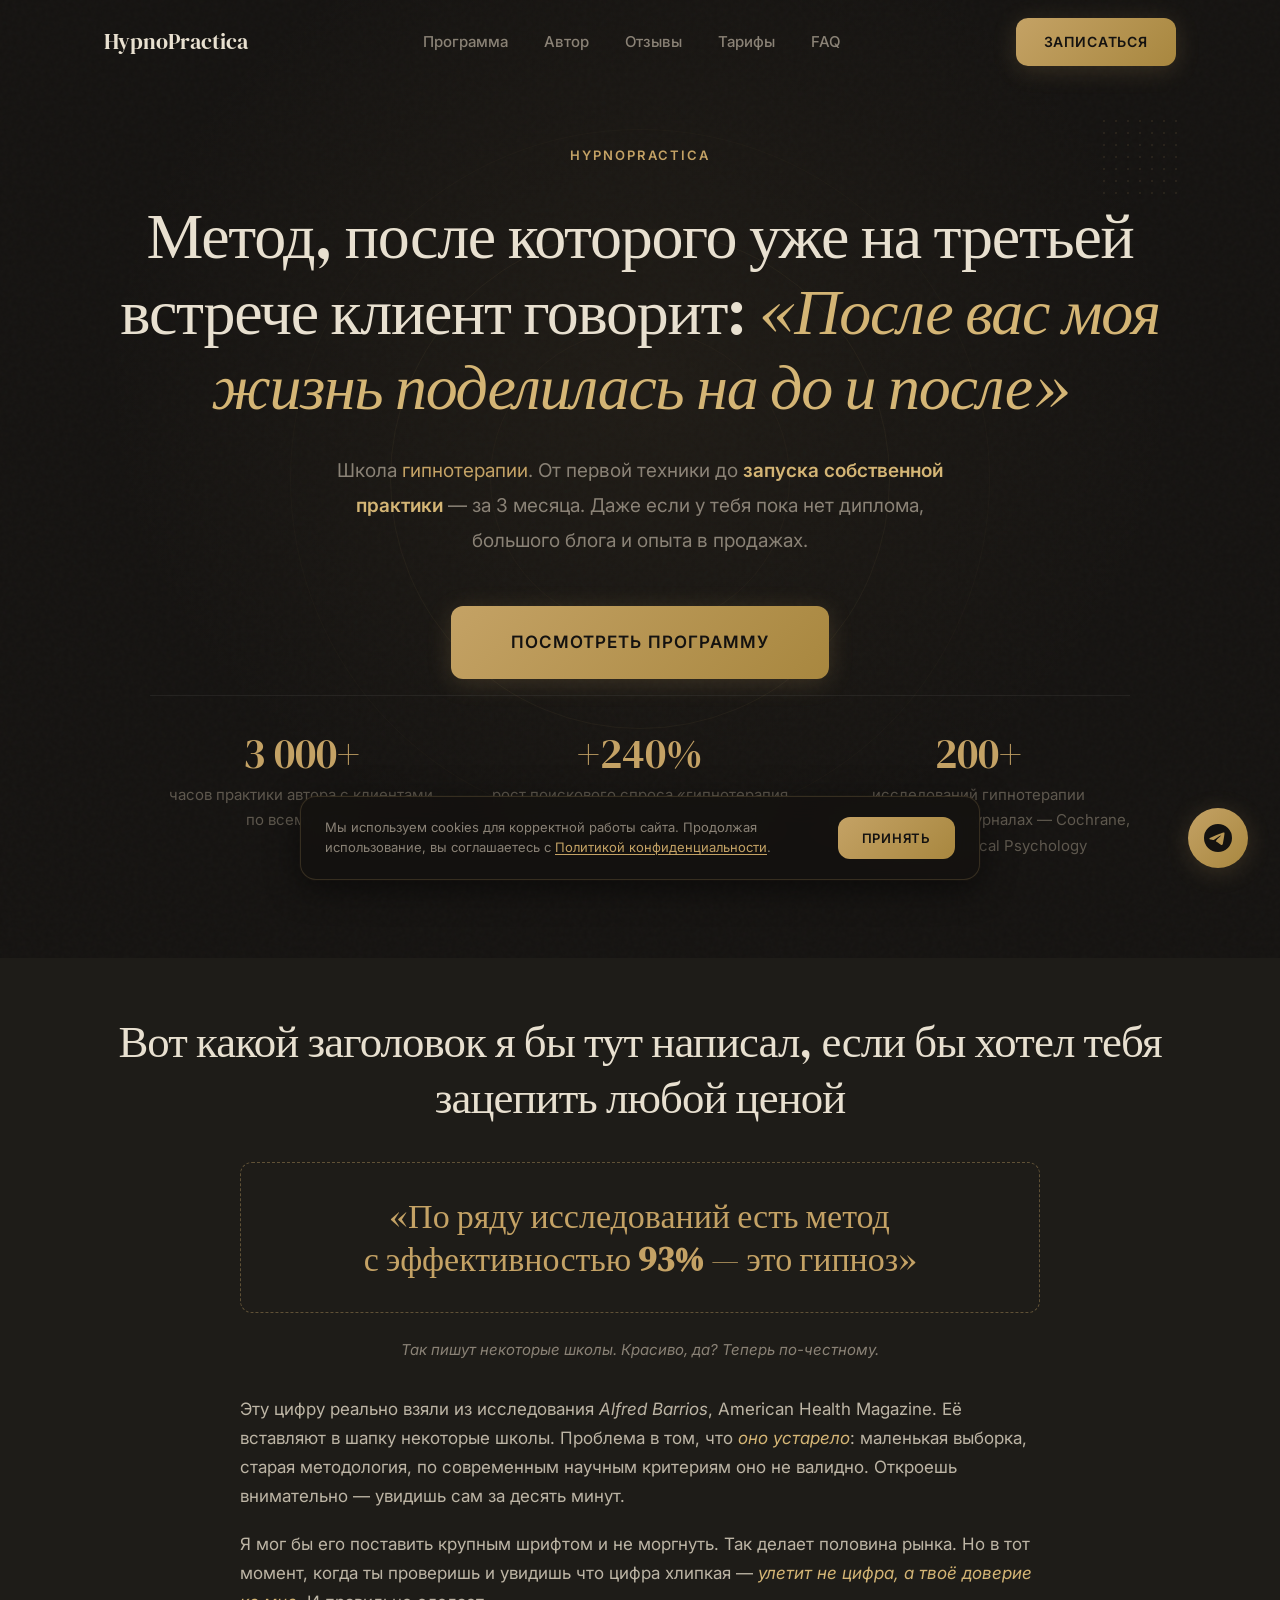
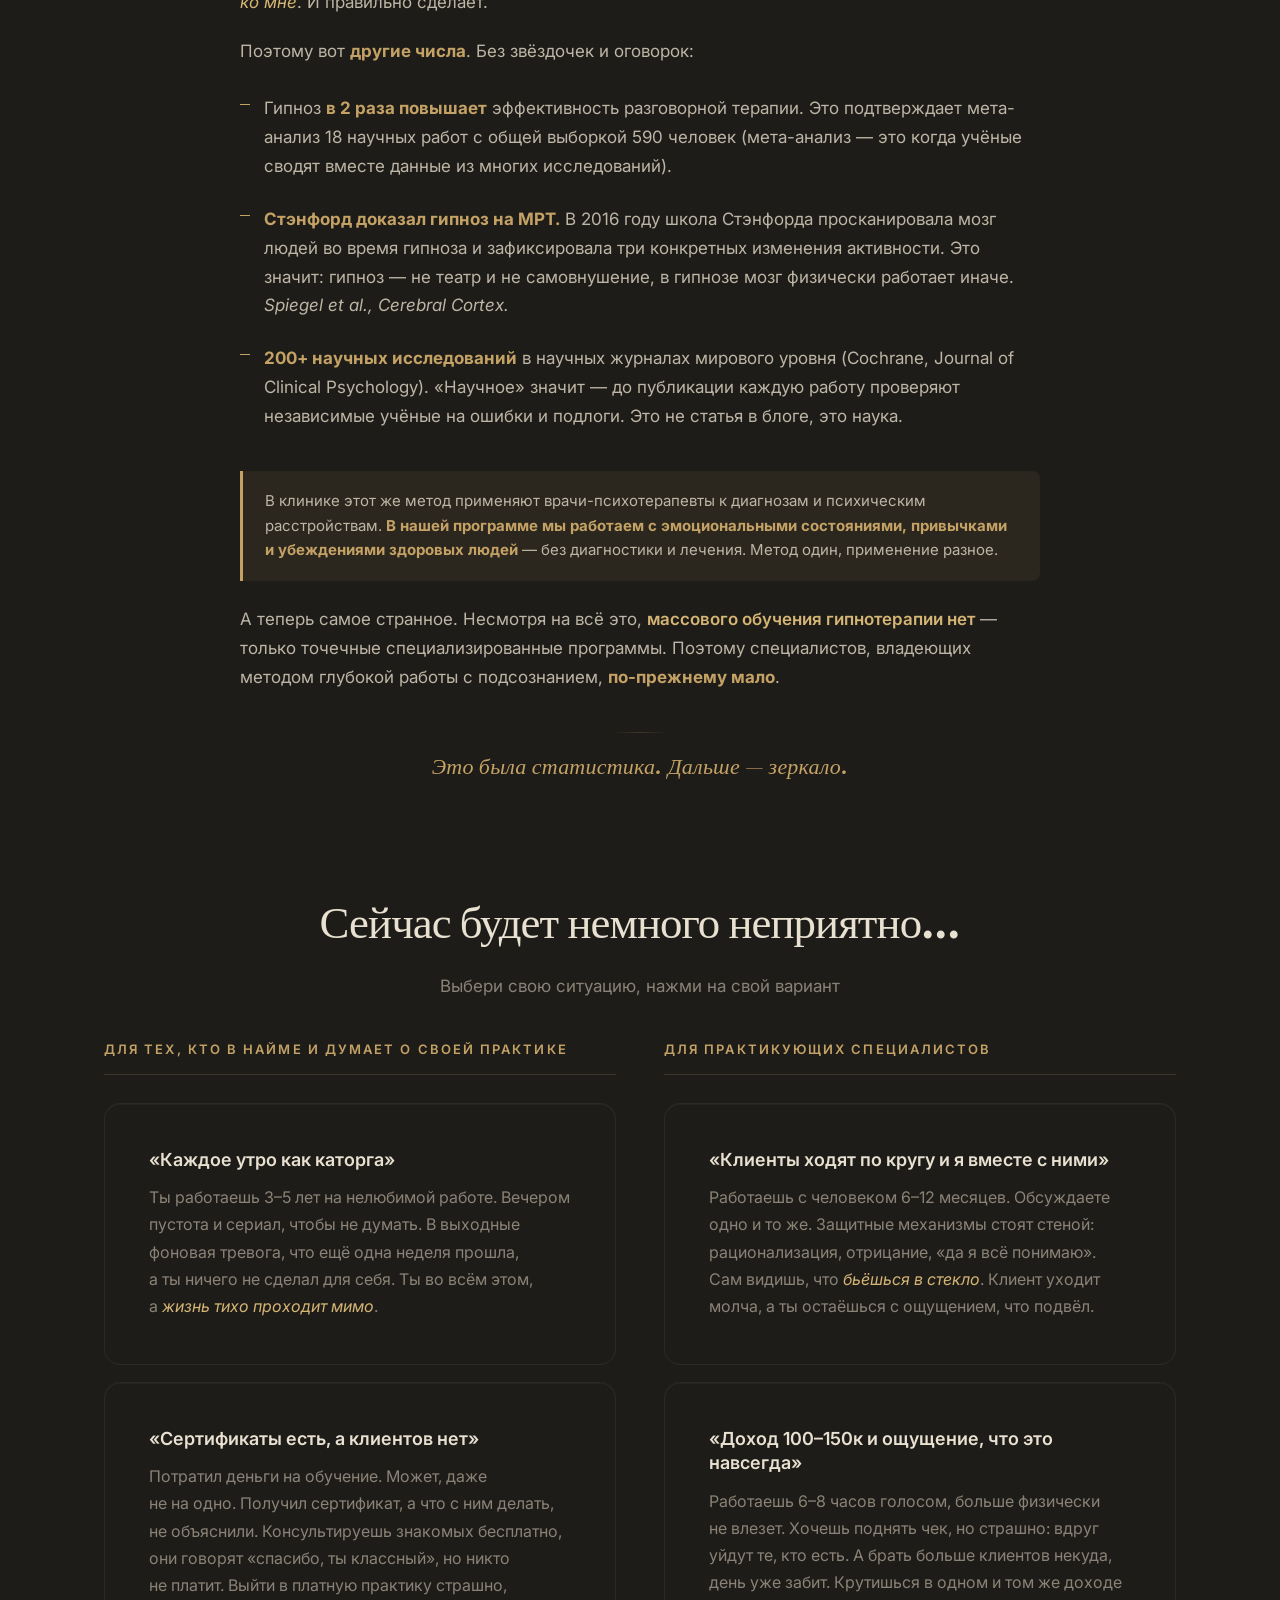
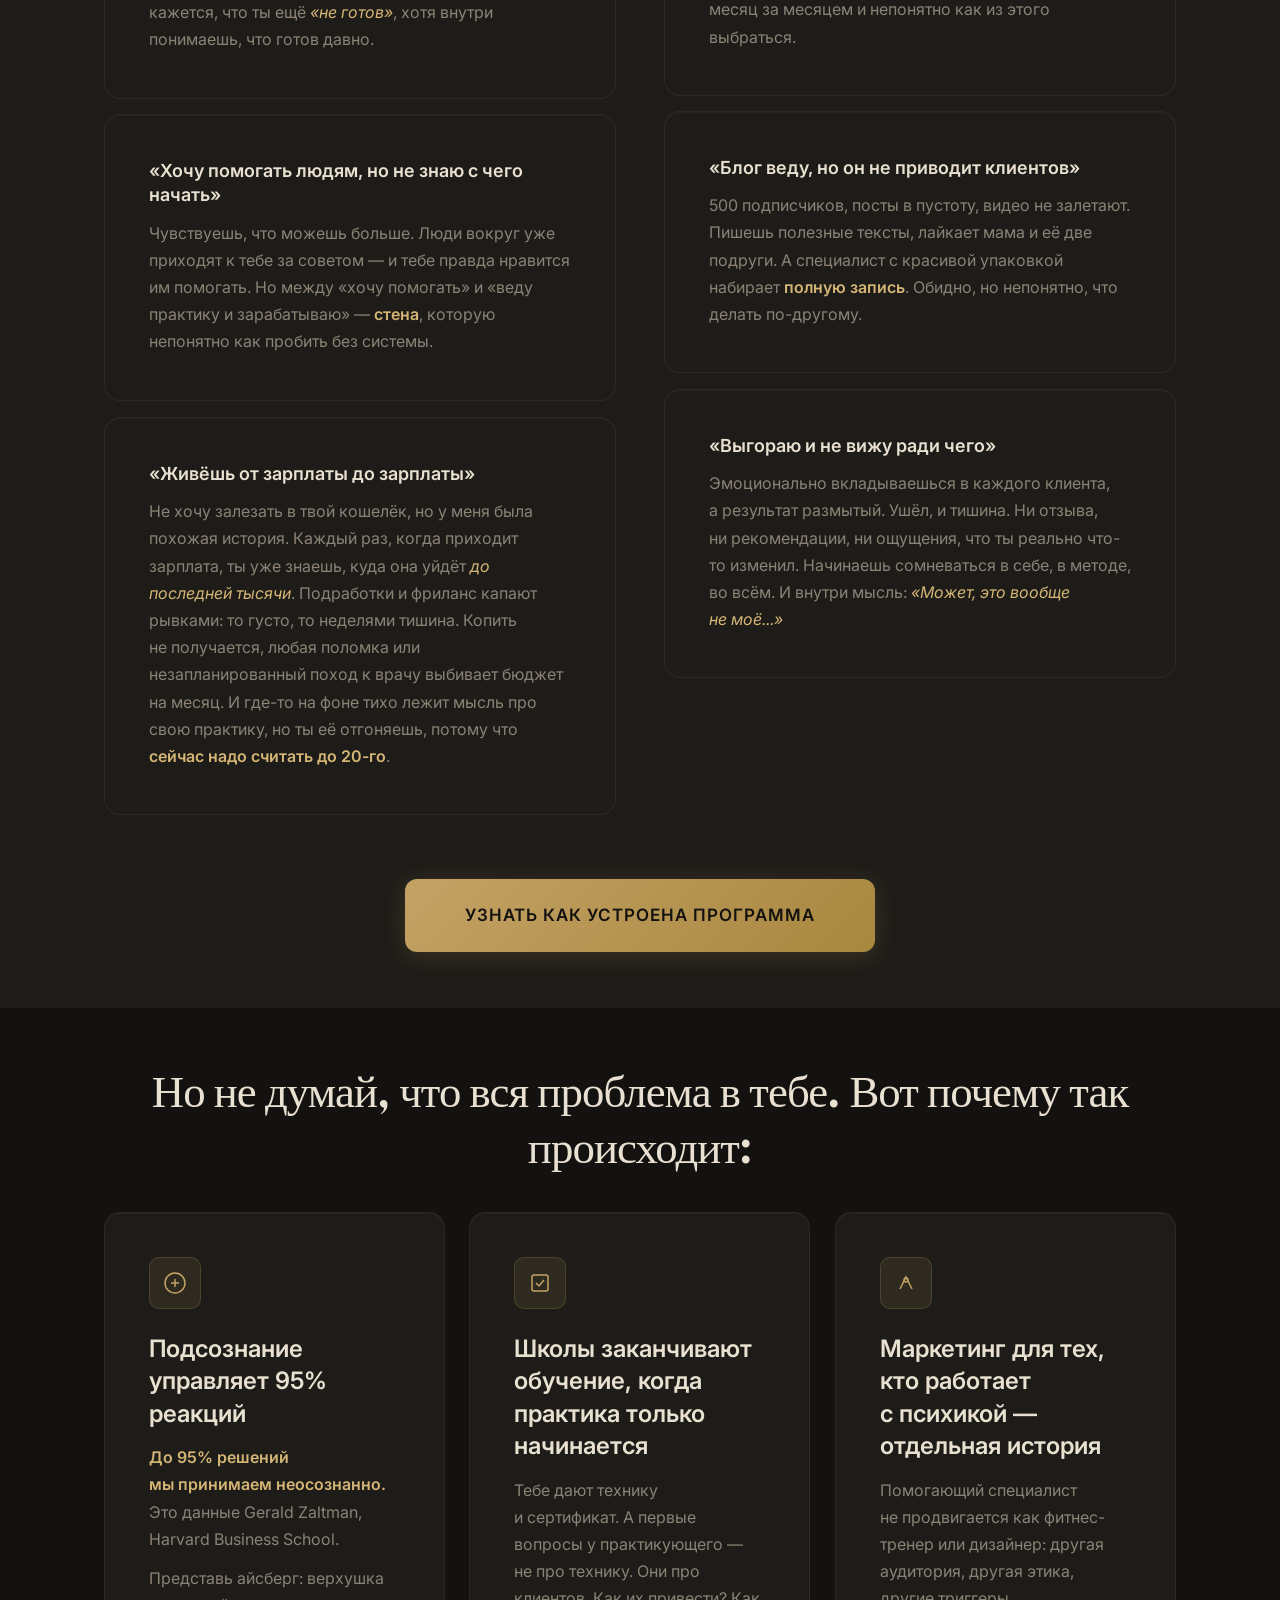
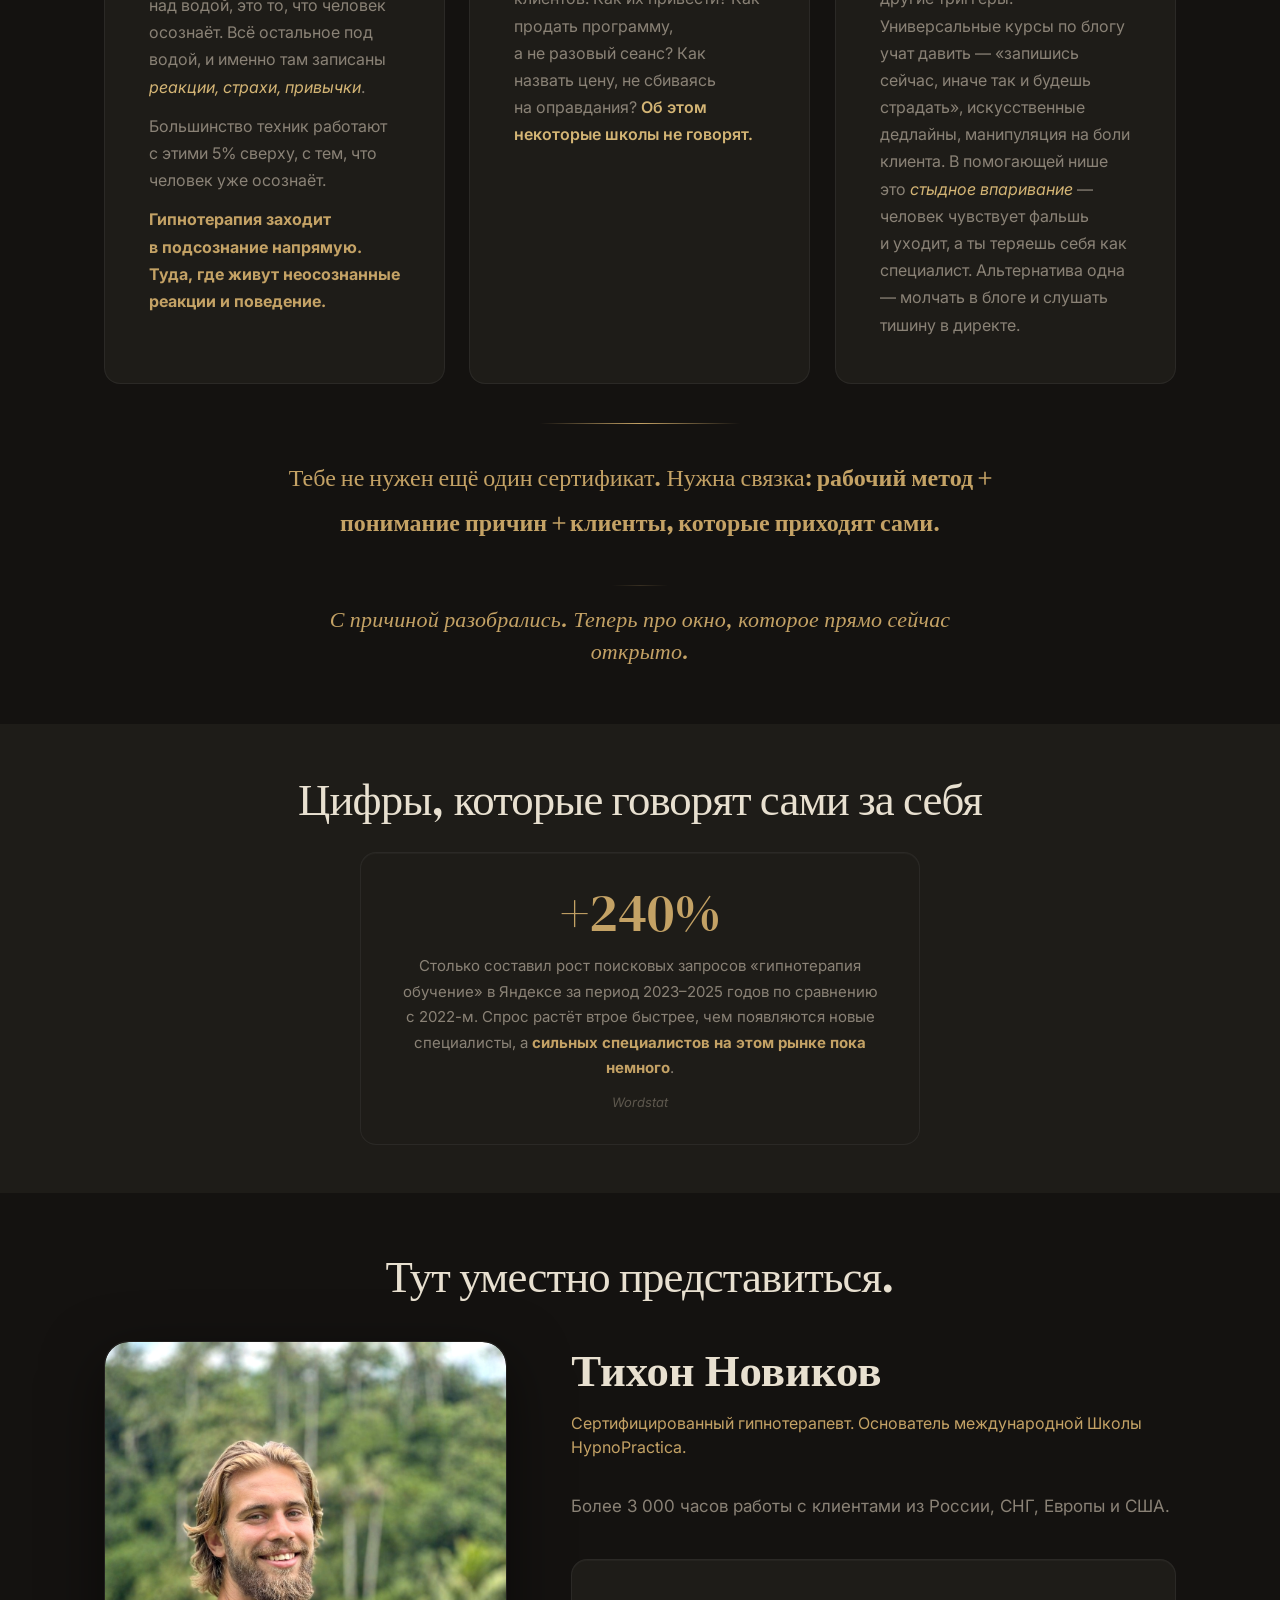
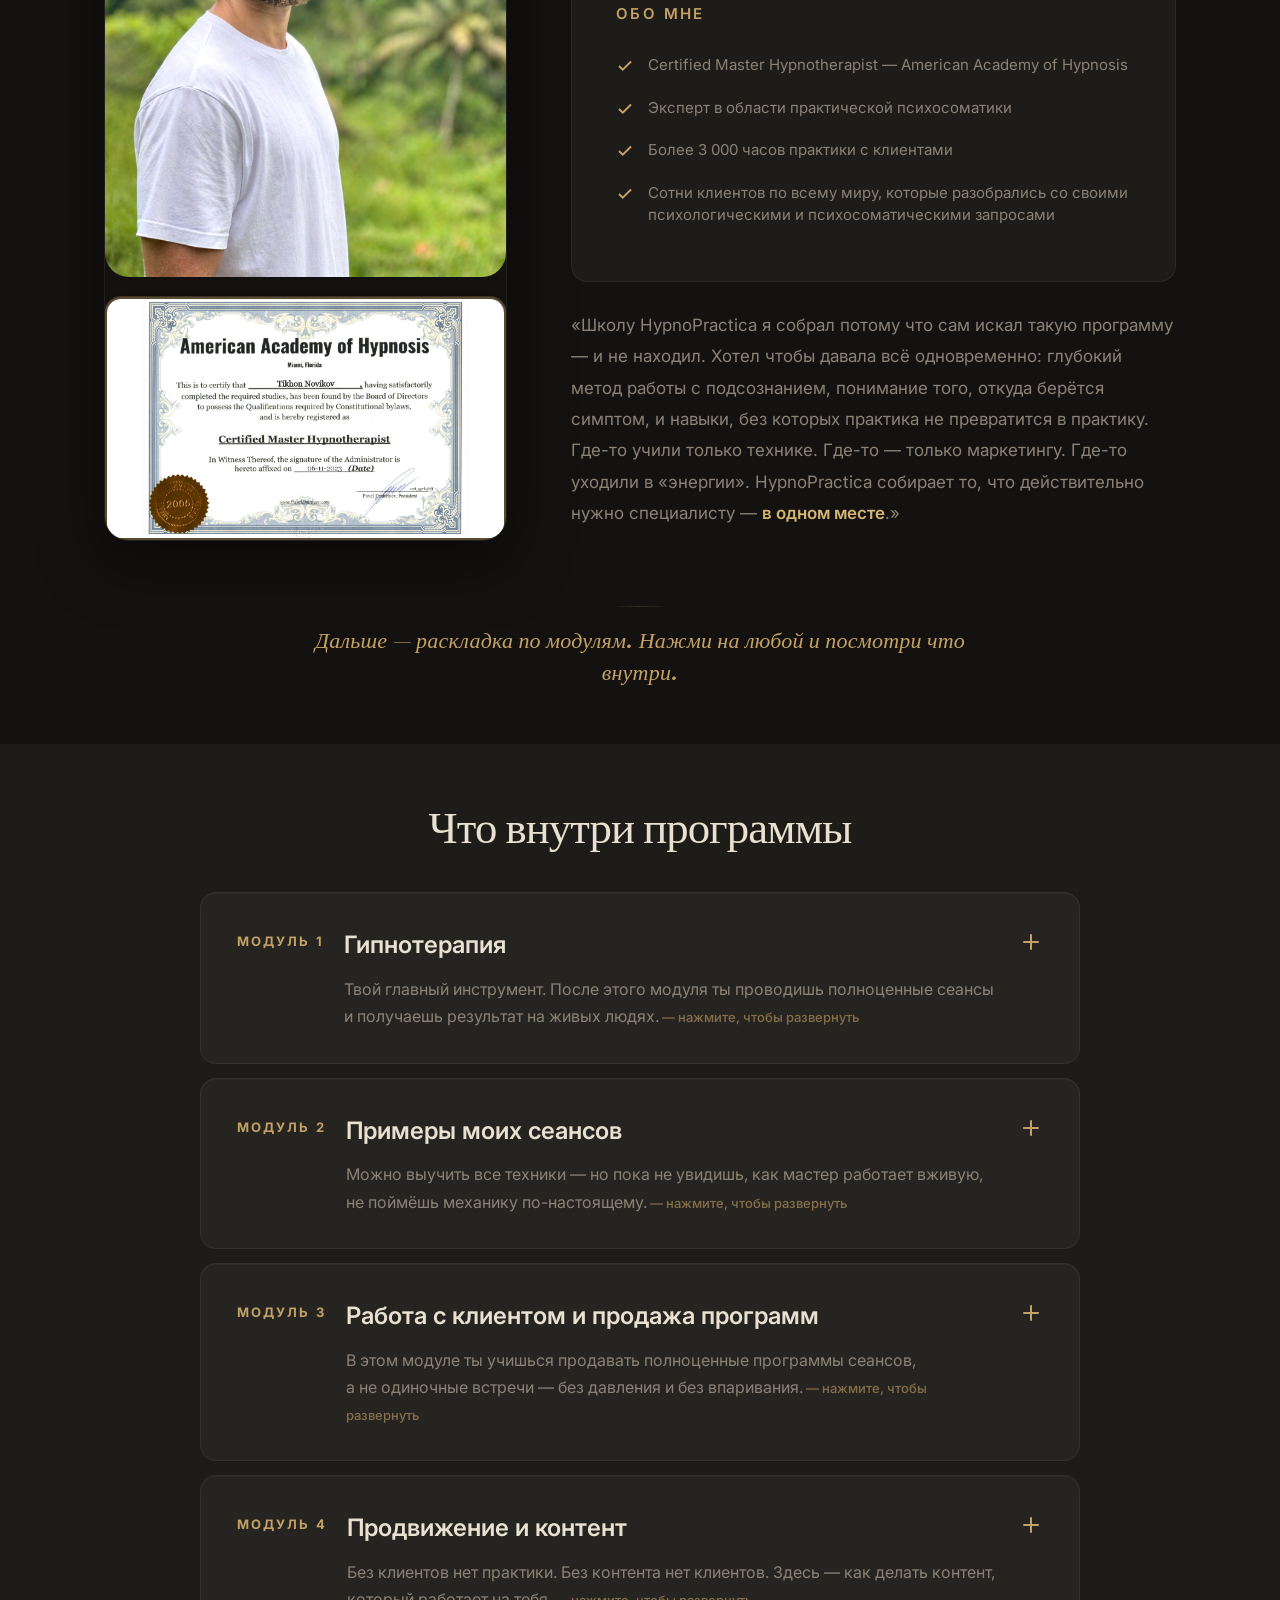
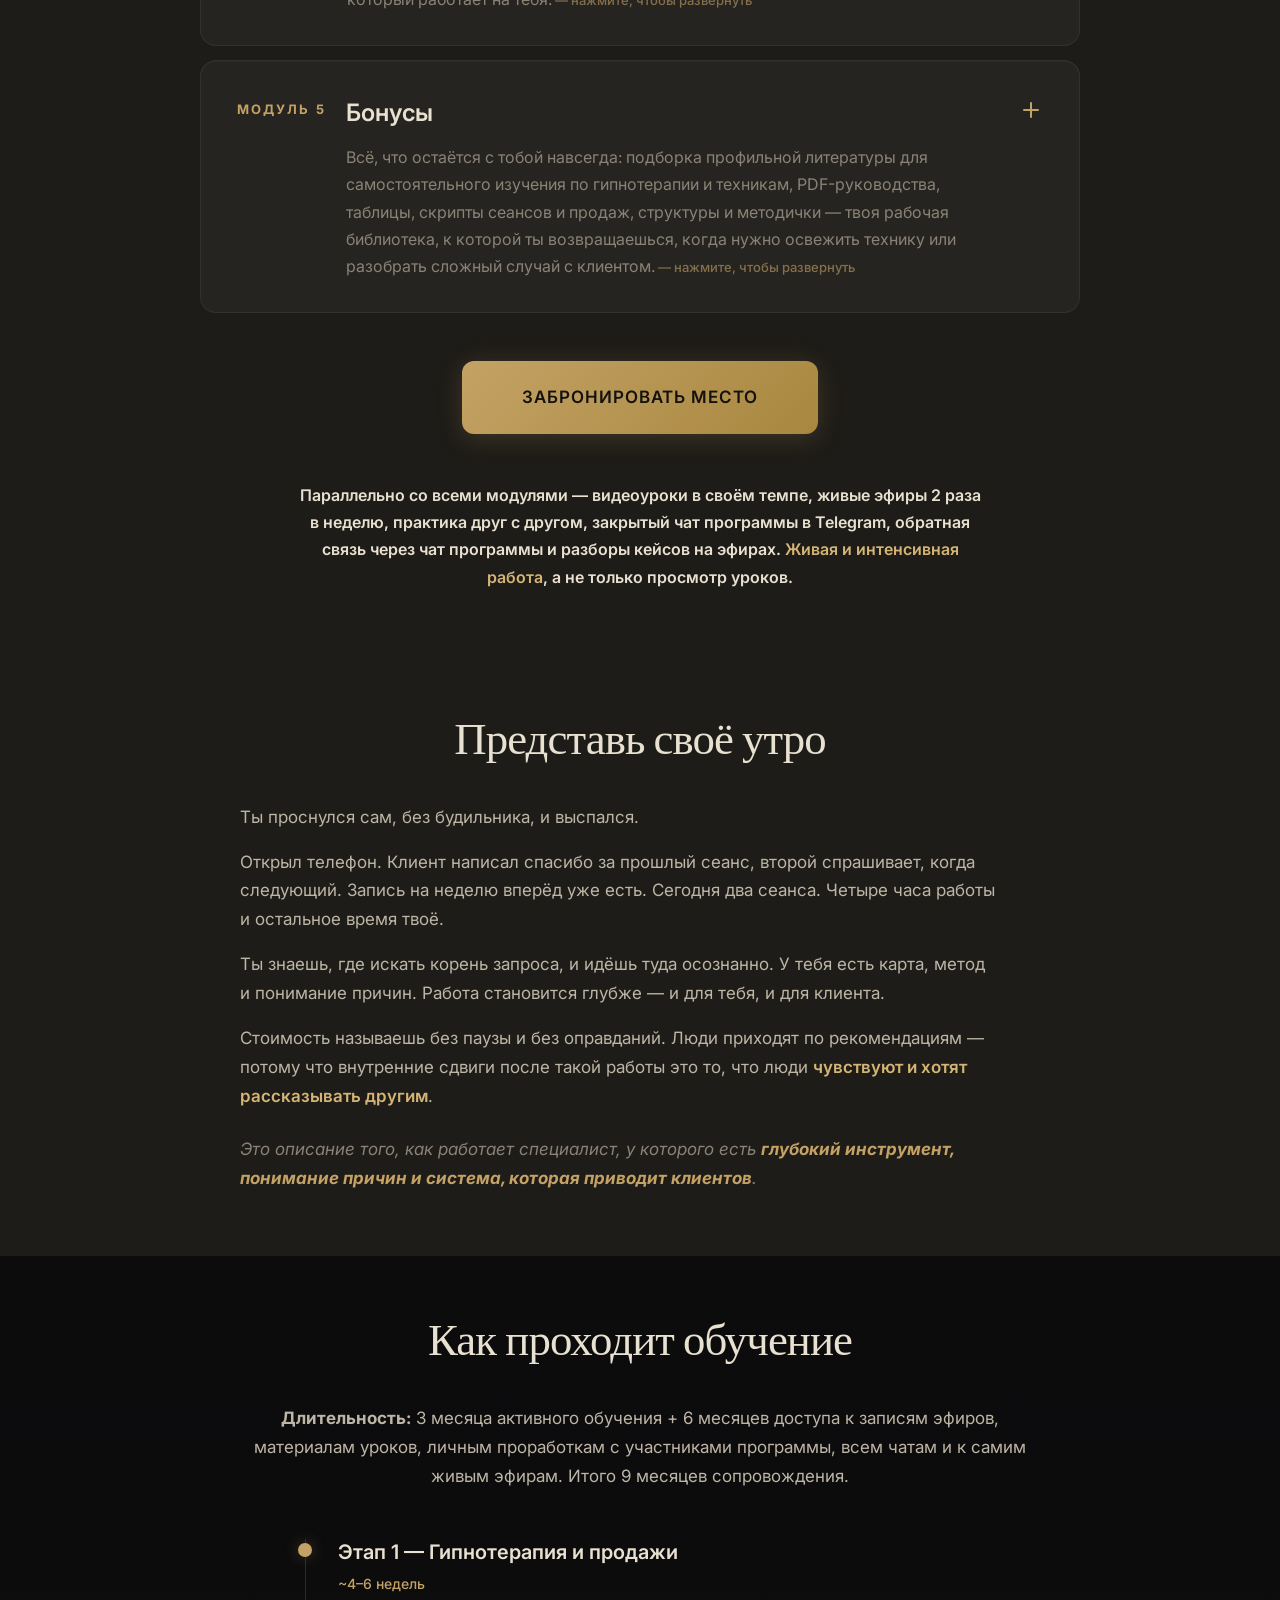
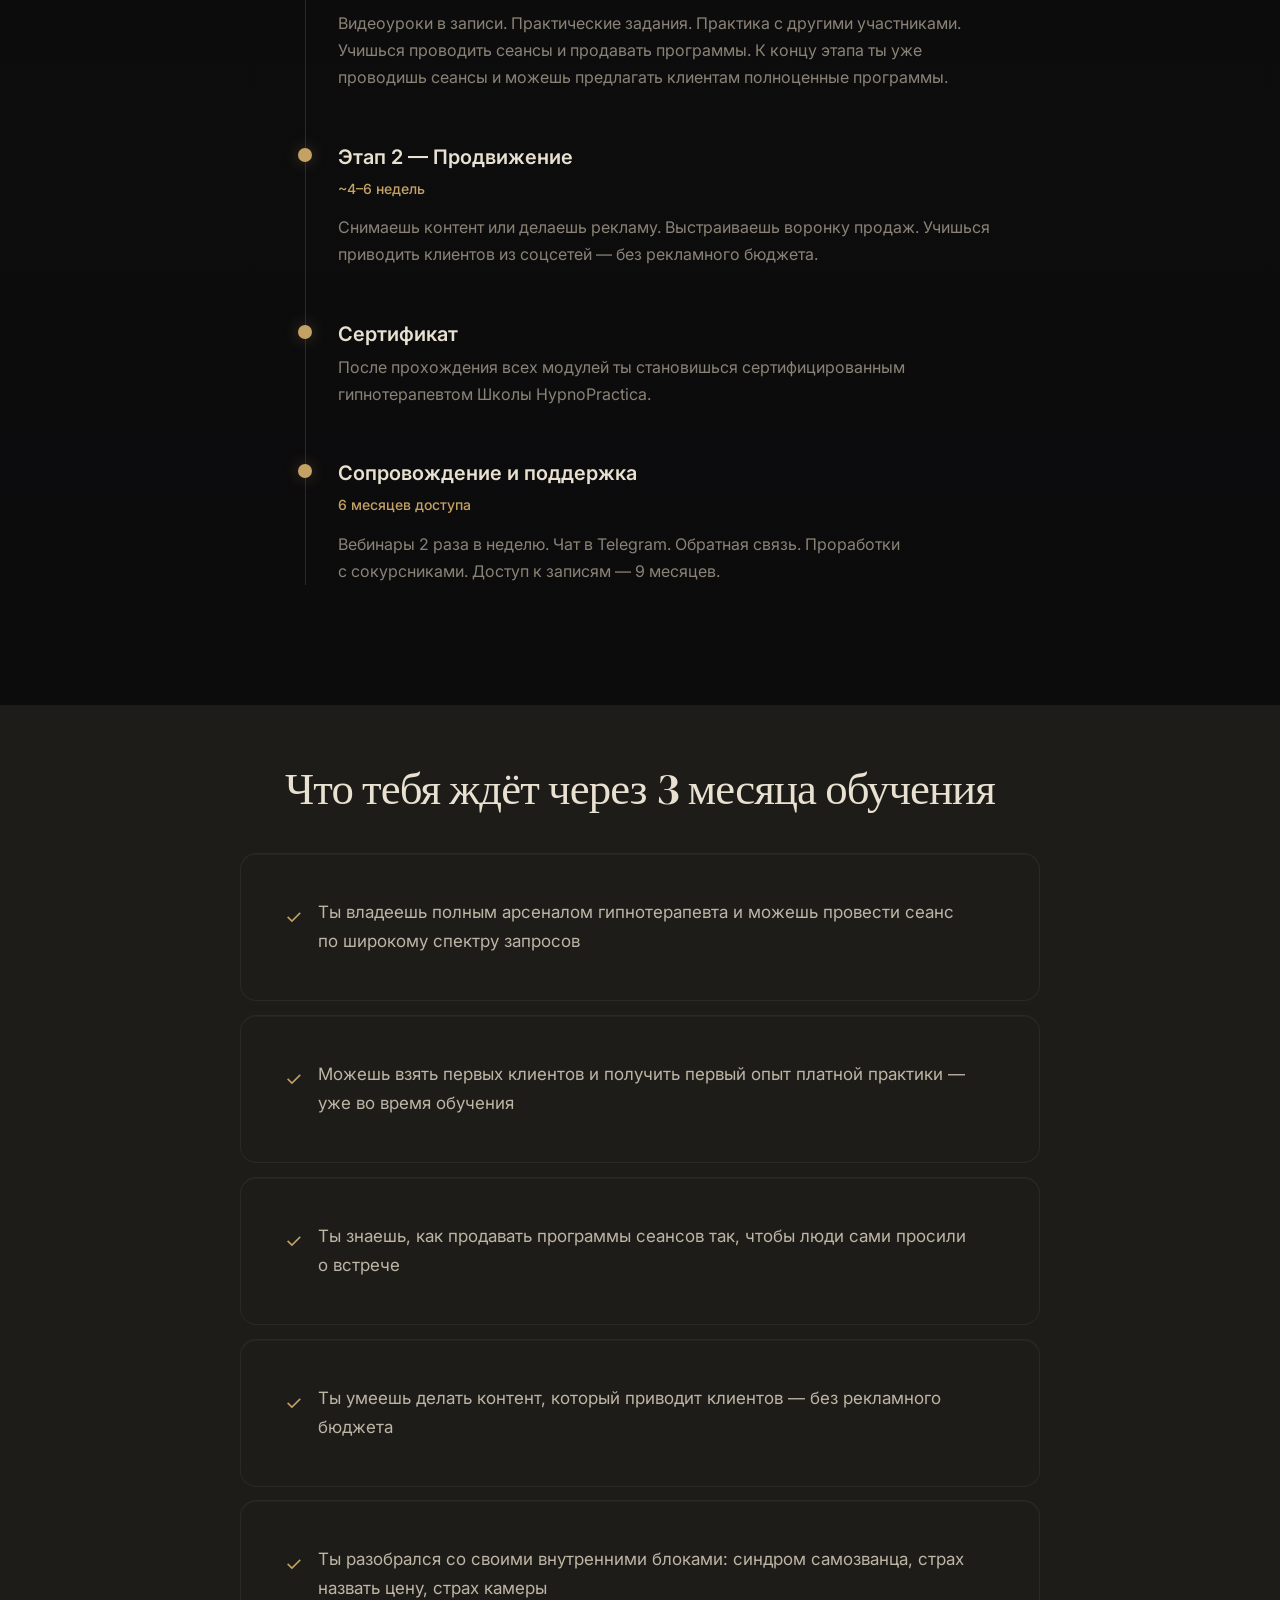
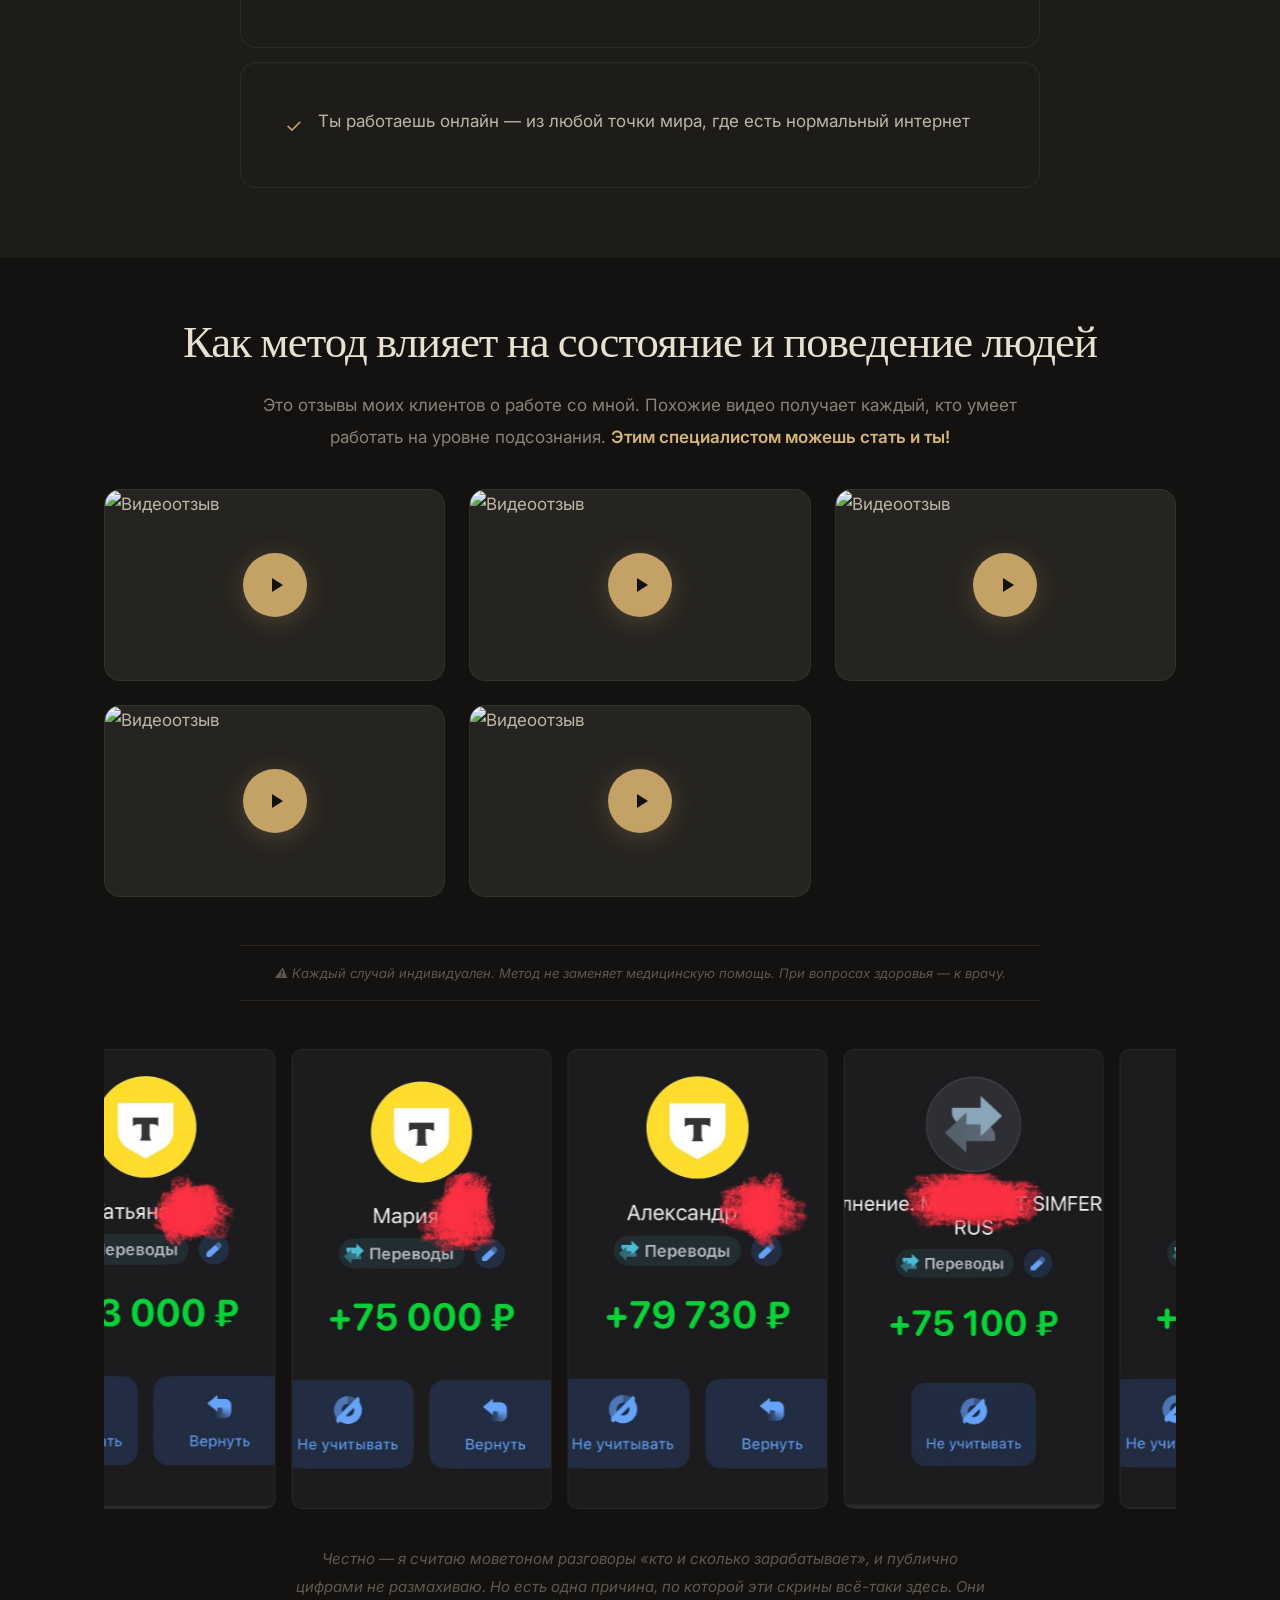
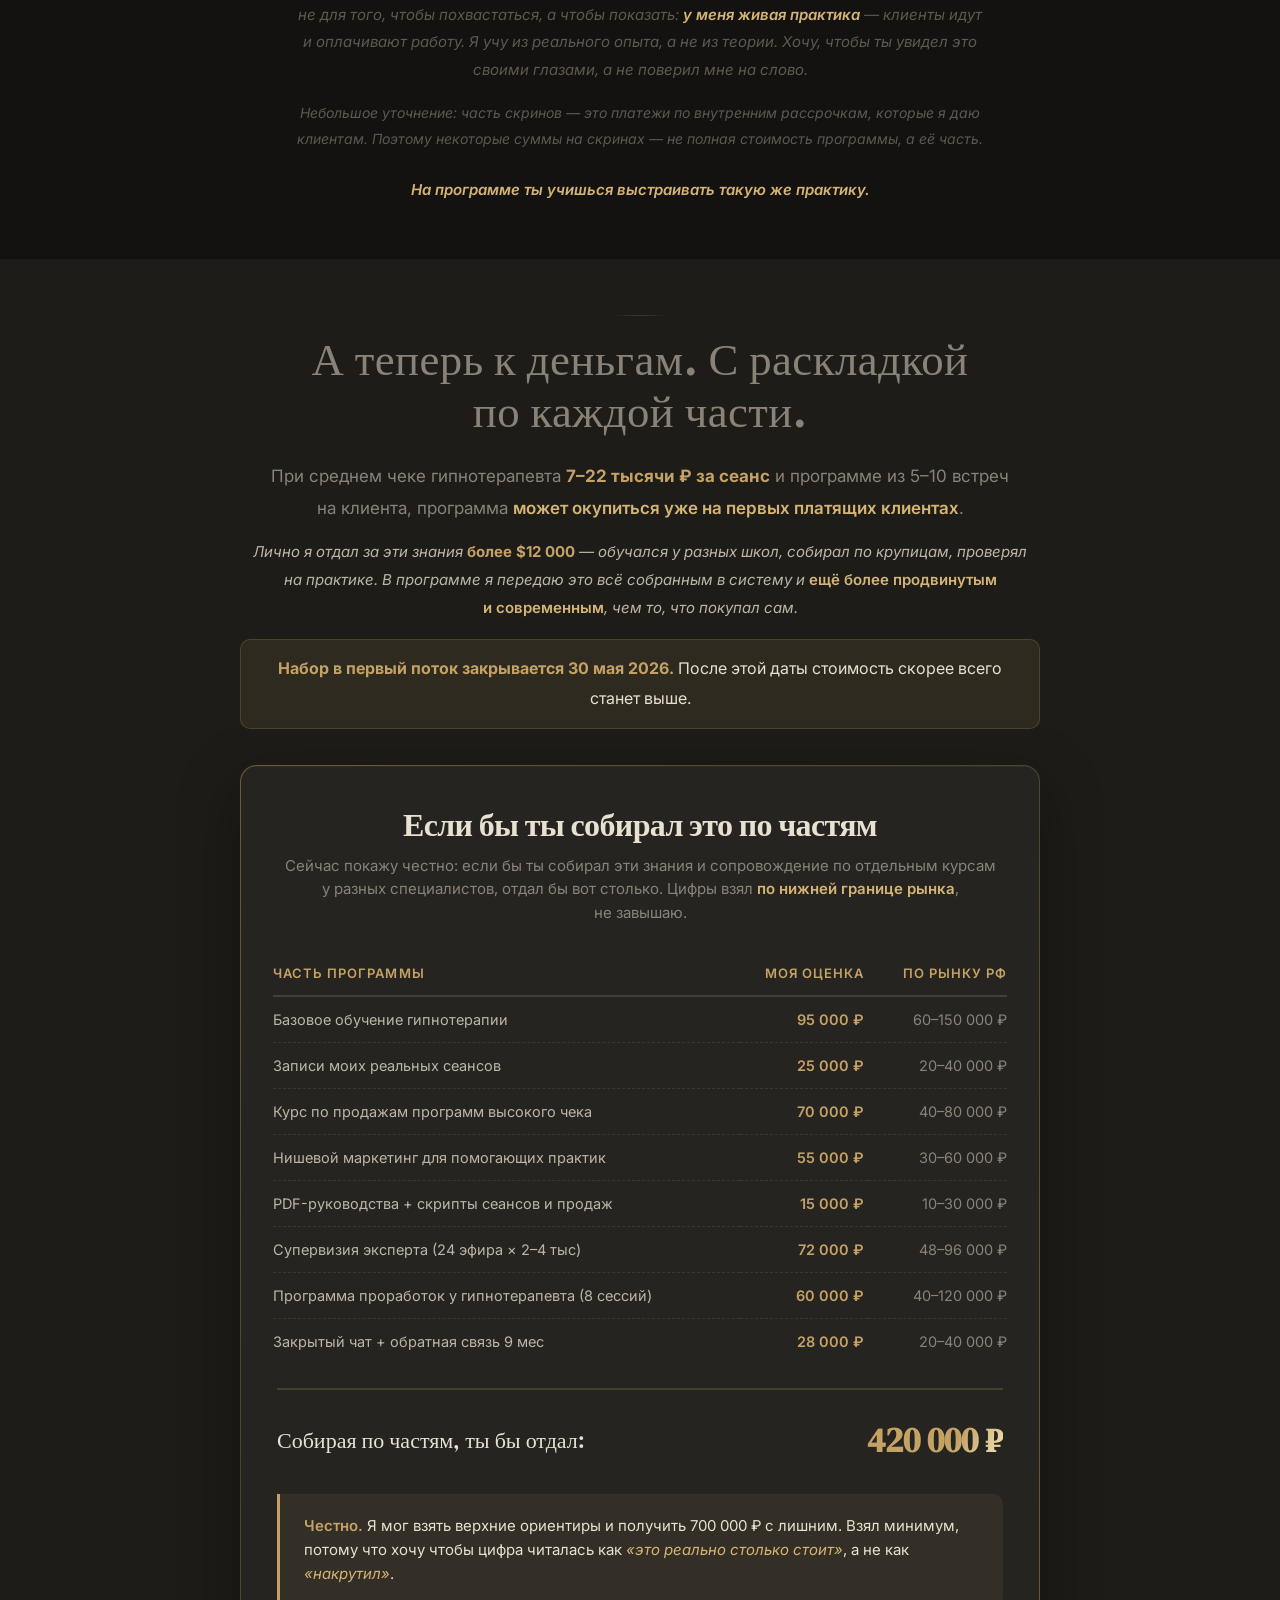
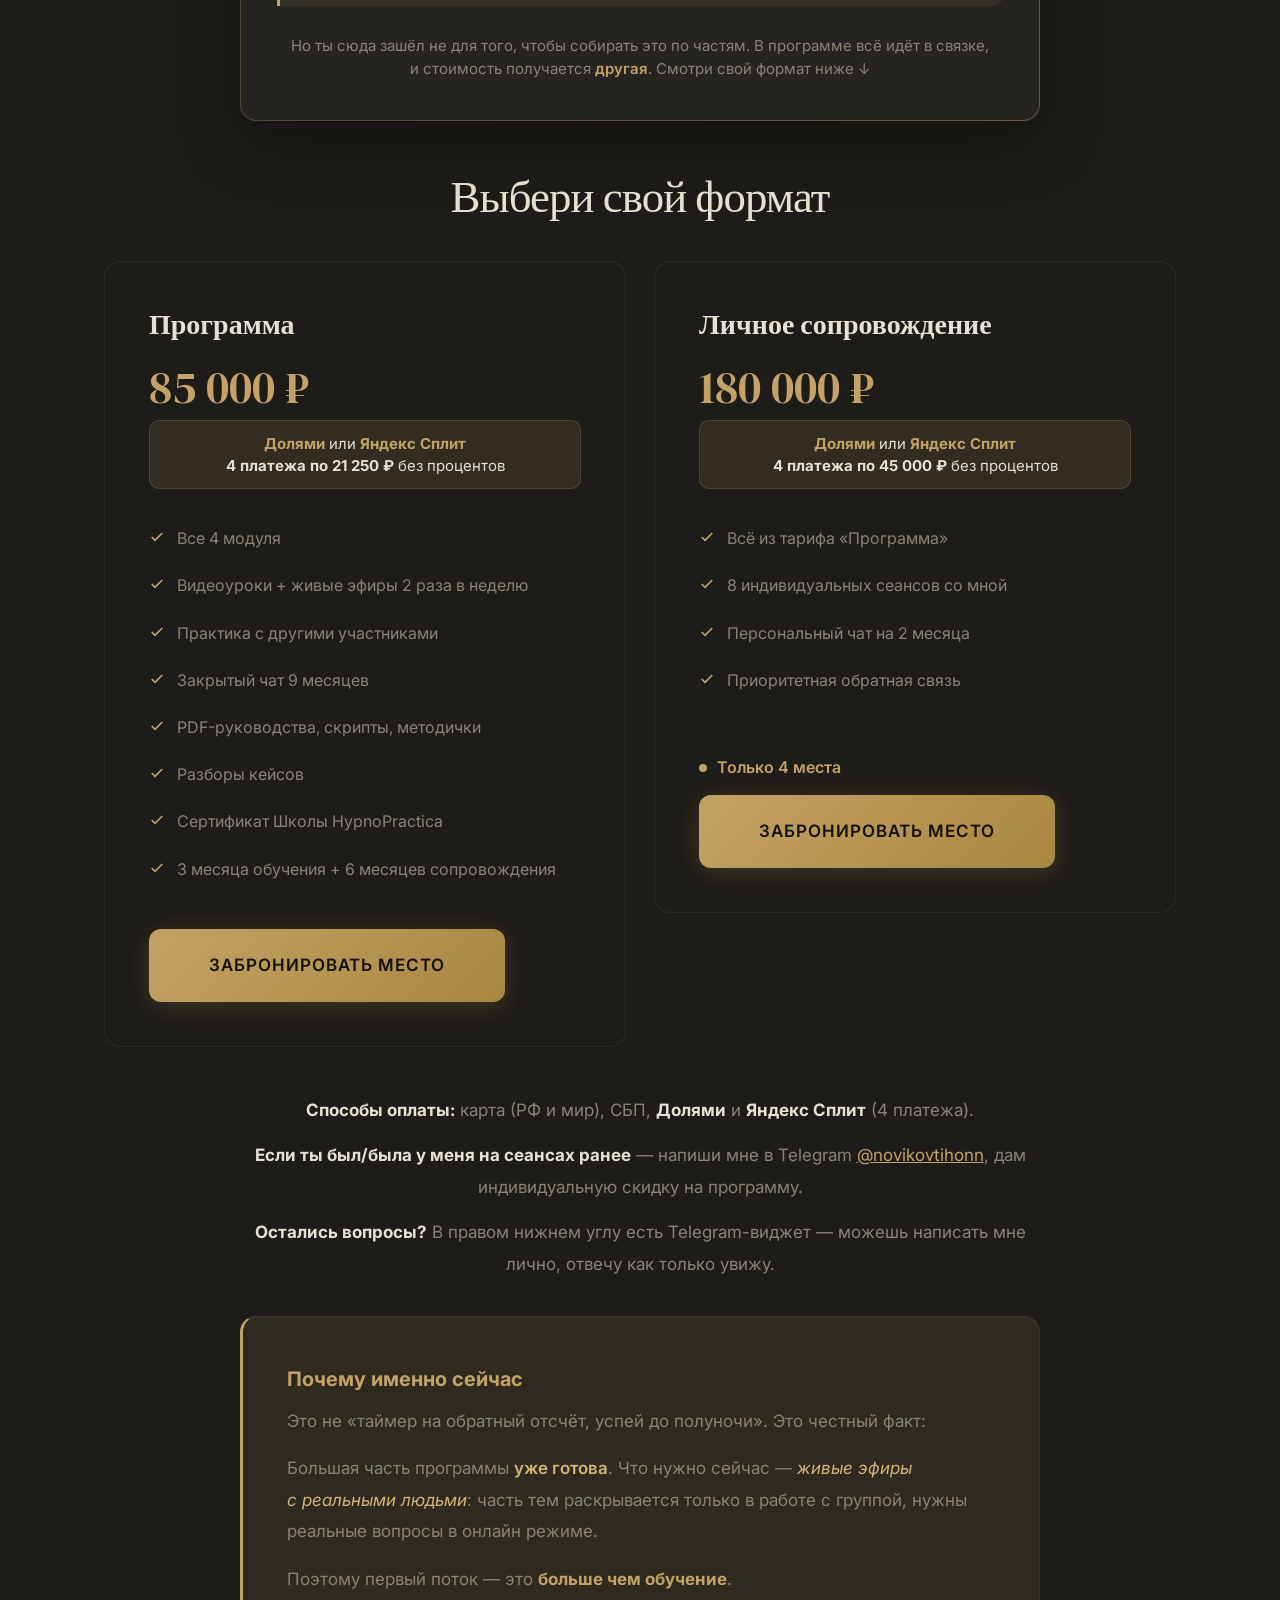
==== commit 268a3e60: "science-block: вставить disclaimer-мостик «метод один, применение разное» Финальная юр-чистка scienc" ====
--- a/index.html
+++ b/index.html
@@ -99,6 +99,9 @@
         <li style="position:relative;padding:12px 0 12px 24px;color:var(--color-text-body);line-height:1.7"><span style="position:absolute;left:0;top:22px;width:10px;height:1px;background:var(--color-gold)"></span><strong class="gold">Стэнфорд доказал гипноз на&nbsp;МРТ.</strong> В&nbsp;2016&nbsp;году школа Стэнфорда просканировала мозг людей во&nbsp;время гипноза и&nbsp;зафиксировала три конкретных изменения активности. Это значит: гипноз&nbsp;— не&nbsp;театр и&nbsp;не&nbsp;самовнушение, в&nbsp;гипнозе мозг физически работает иначе. <em>Spiegel et&nbsp;al., Cerebral Cortex.</em></li>
         <li style="position:relative;padding:12px 0 12px 24px;color:var(--color-text-body);line-height:1.7"><span style="position:absolute;left:0;top:22px;width:10px;height:1px;background:var(--color-gold)"></span><strong class="gold">200+ научных исследований</strong> в&nbsp;научных журналах мирового уровня (Cochrane, Journal of Clinical Psychology). «Научное» значит&nbsp;— до&nbsp;публикации каждую работу проверяют независимые учёные на&nbsp;ошибки и&nbsp;подлоги. Это не&nbsp;статья в&nbsp;блоге, это наука.</li>
       </ul>
+      <div style="margin-top:28px;padding:18px 22px;background:rgba(196,162,101,0.08);border-left:3px solid var(--color-gold);border-radius:0 8px 8px 0">
+        <p style="color:var(--color-text-body);font-size:15px;line-height:1.65;margin:0">В&nbsp;клинике этот&nbsp;же метод применяют врачи-психотерапевты к&nbsp;диагнозам и&nbsp;психическим расстройствам. <strong class="gold">В&nbsp;нашей программе мы&nbsp;работаем с&nbsp;эмоциональными состояниями, привычками и&nbsp;убеждениями здоровых людей</strong> — без диагностики и&nbsp;лечения. Метод один, применение разное.</p>
+      </div>
       <p style="margin-top:24px">А&nbsp;теперь самое странное. Несмотря на&nbsp;всё это, <strong class="accent">массового обучения гипнотерапии нет</strong> — только точечные специализированные программы. Поэтому специалистов, владеющих методом глубокой работы с&nbsp;подсознанием, <strong class="gold">по-прежнему мало</strong>.</p>
     </div>
     <p class="section-bridge__text" data-animate="fade-up">Это была статистика. Дальше&nbsp;— зеркало.</p>
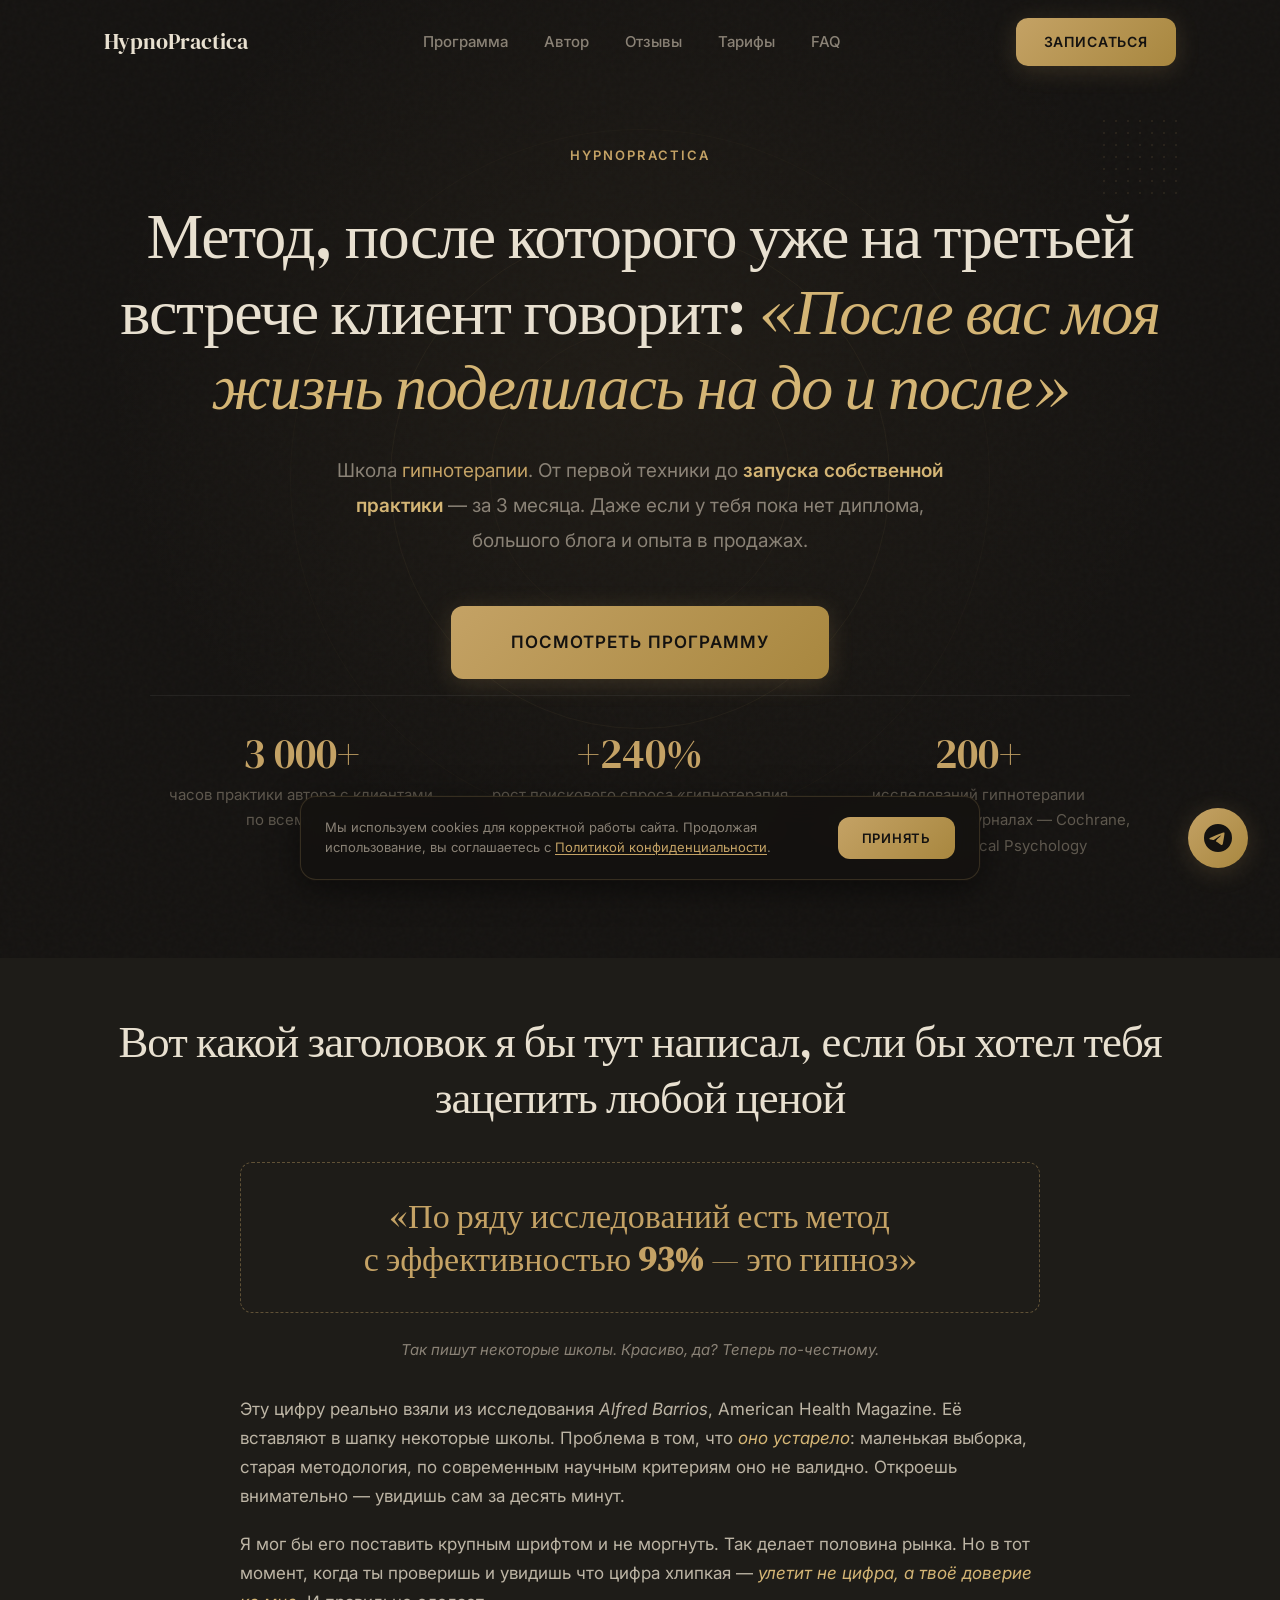
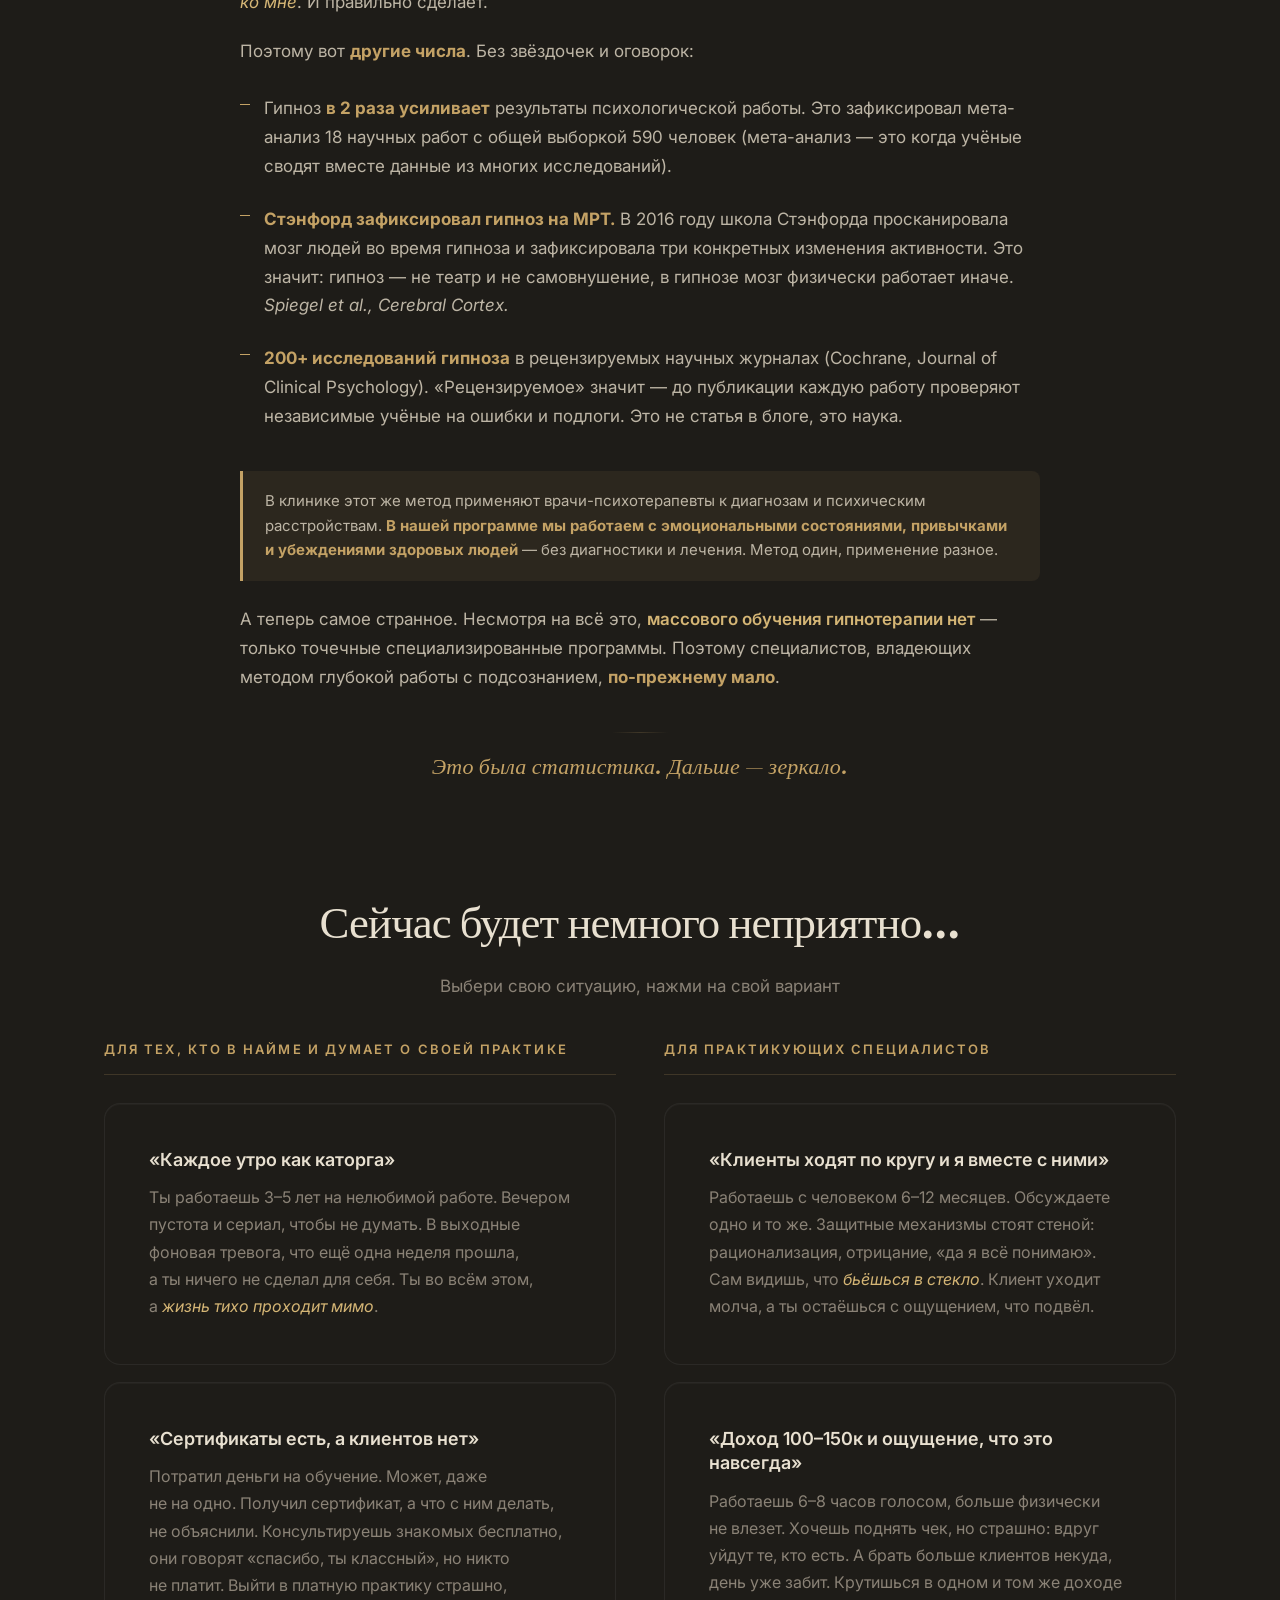
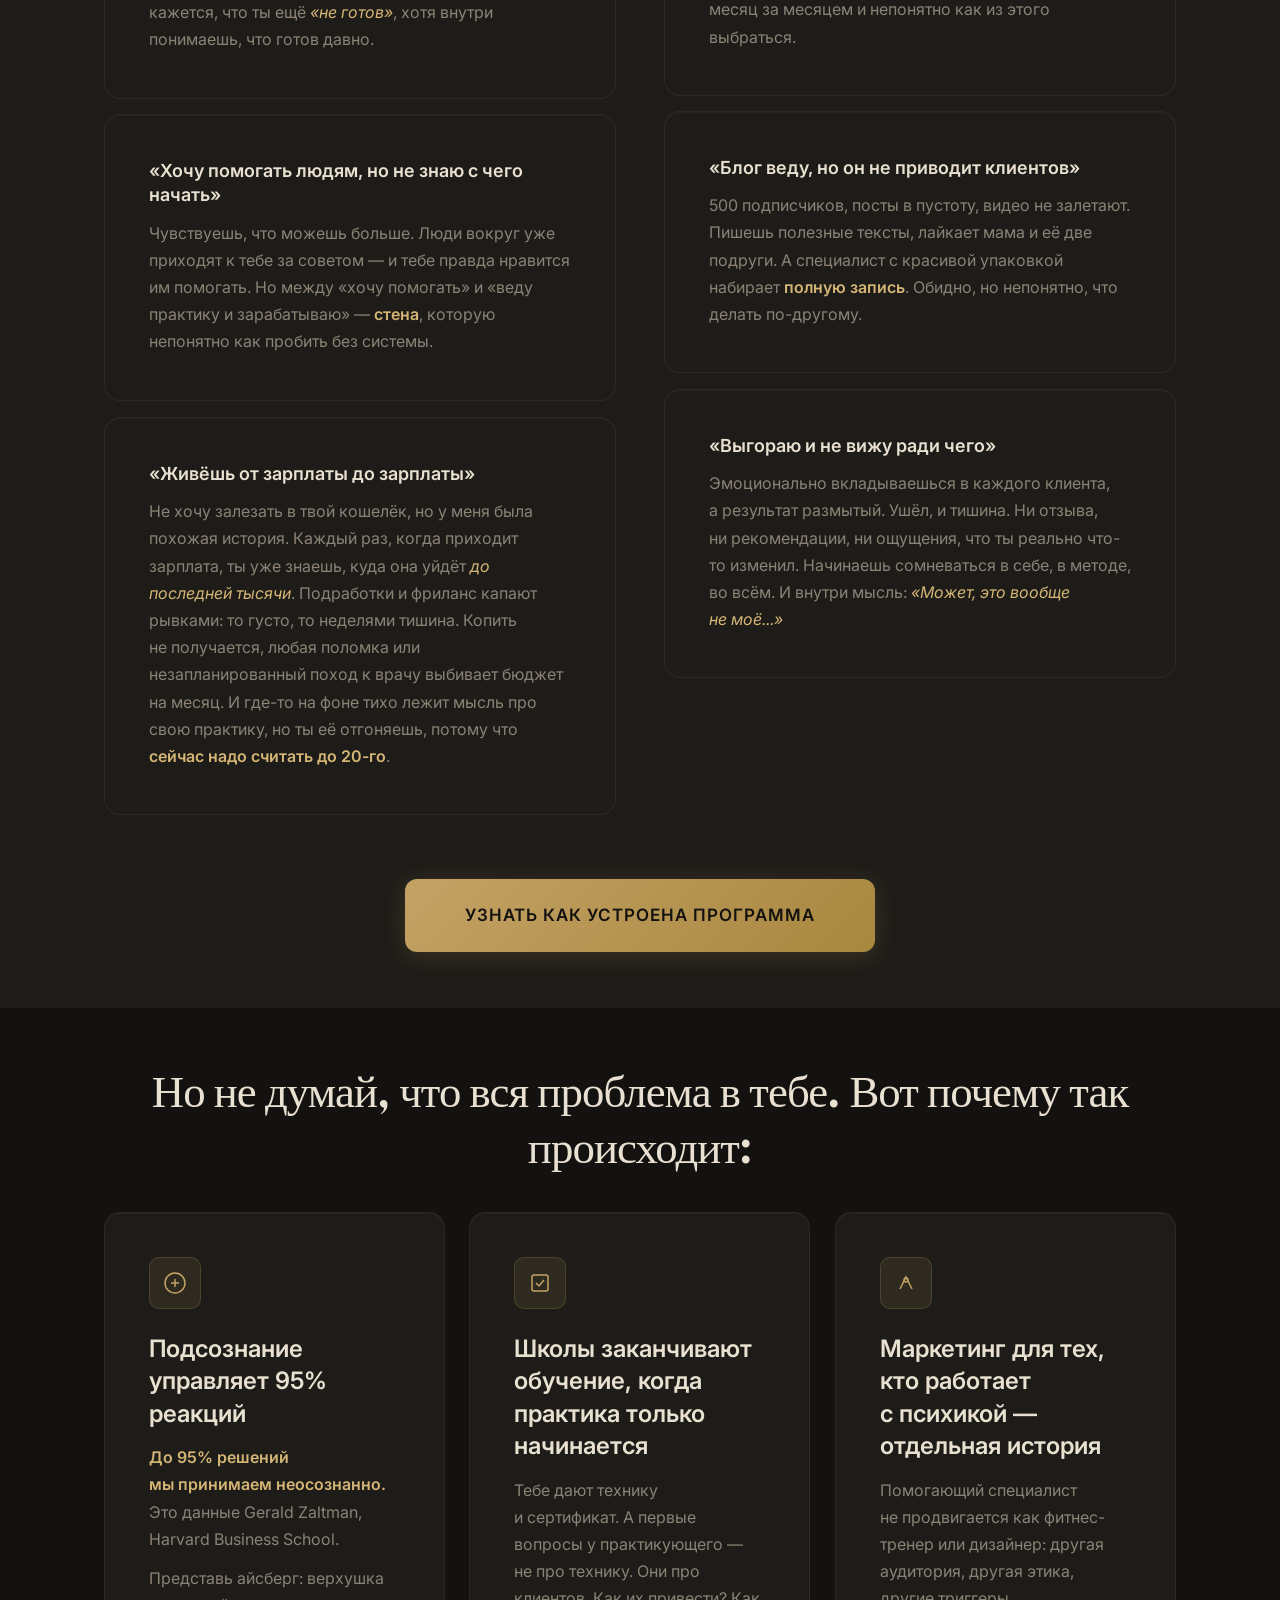
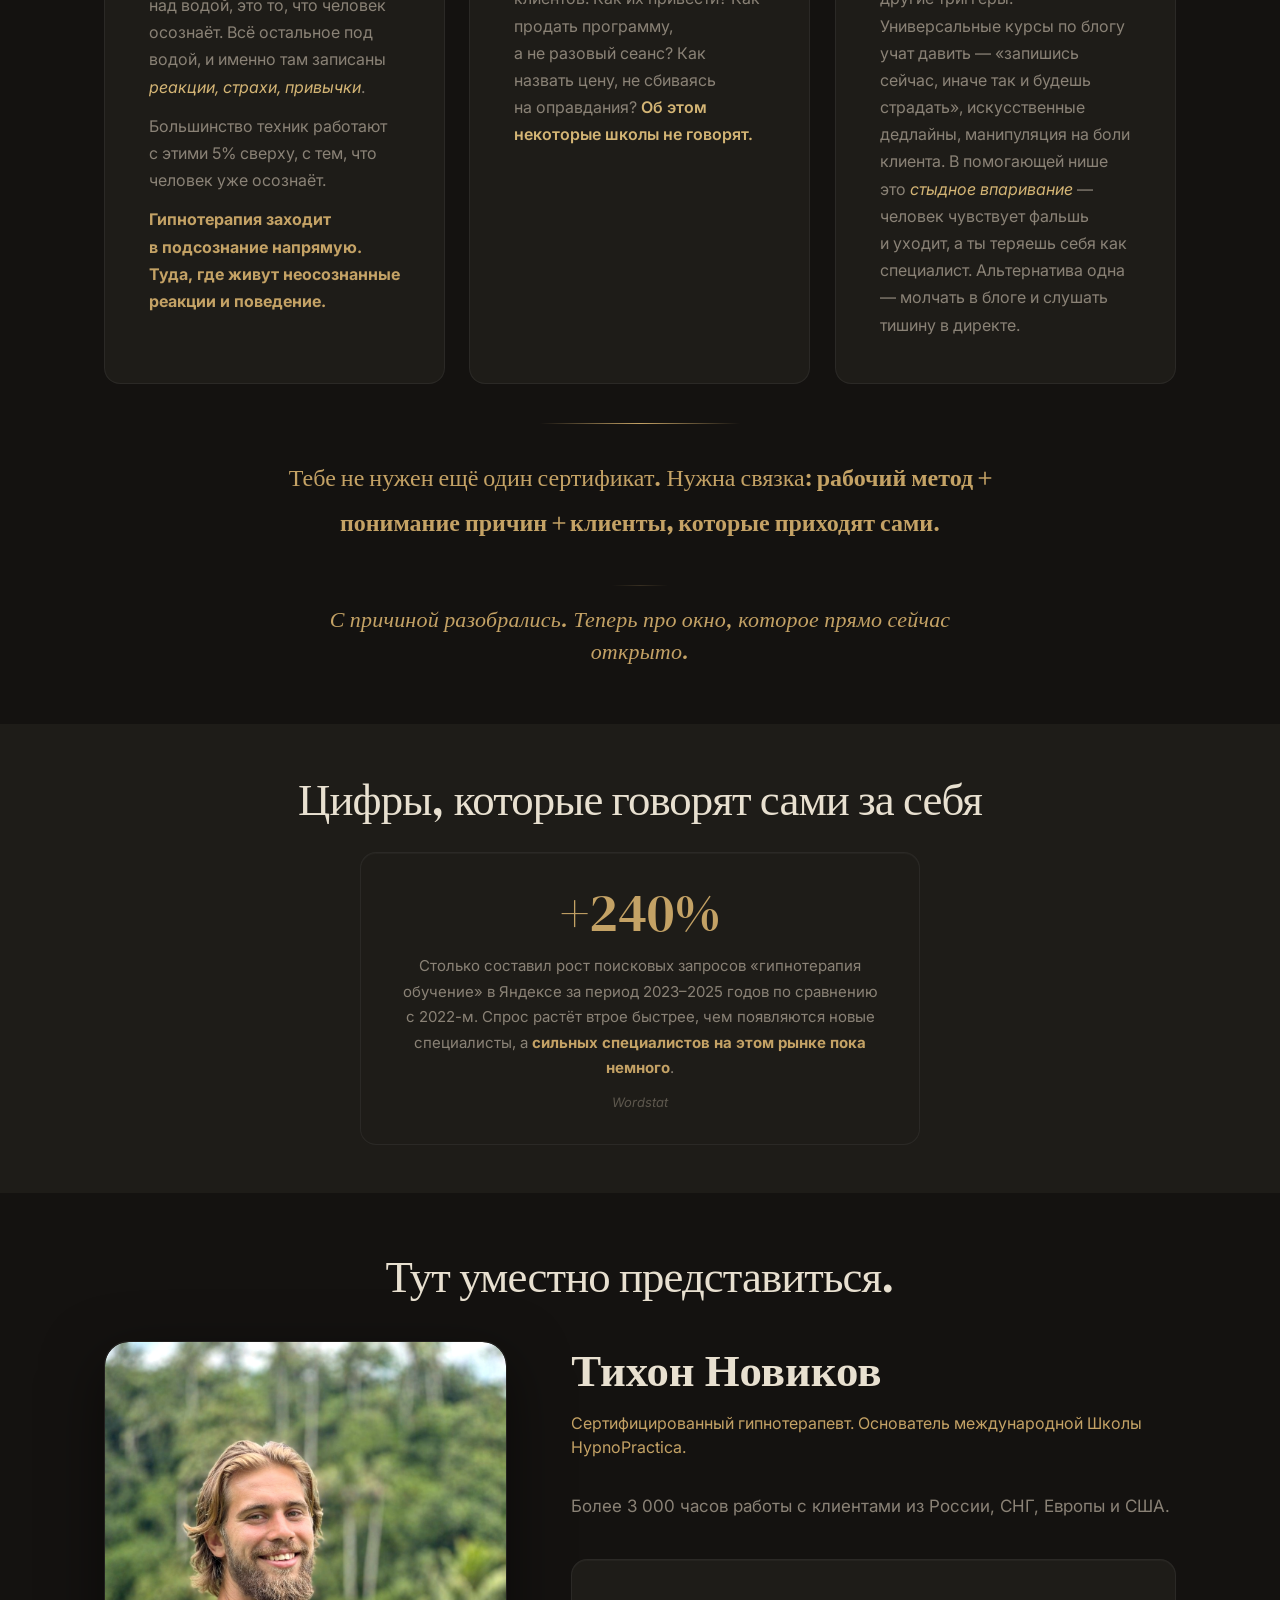
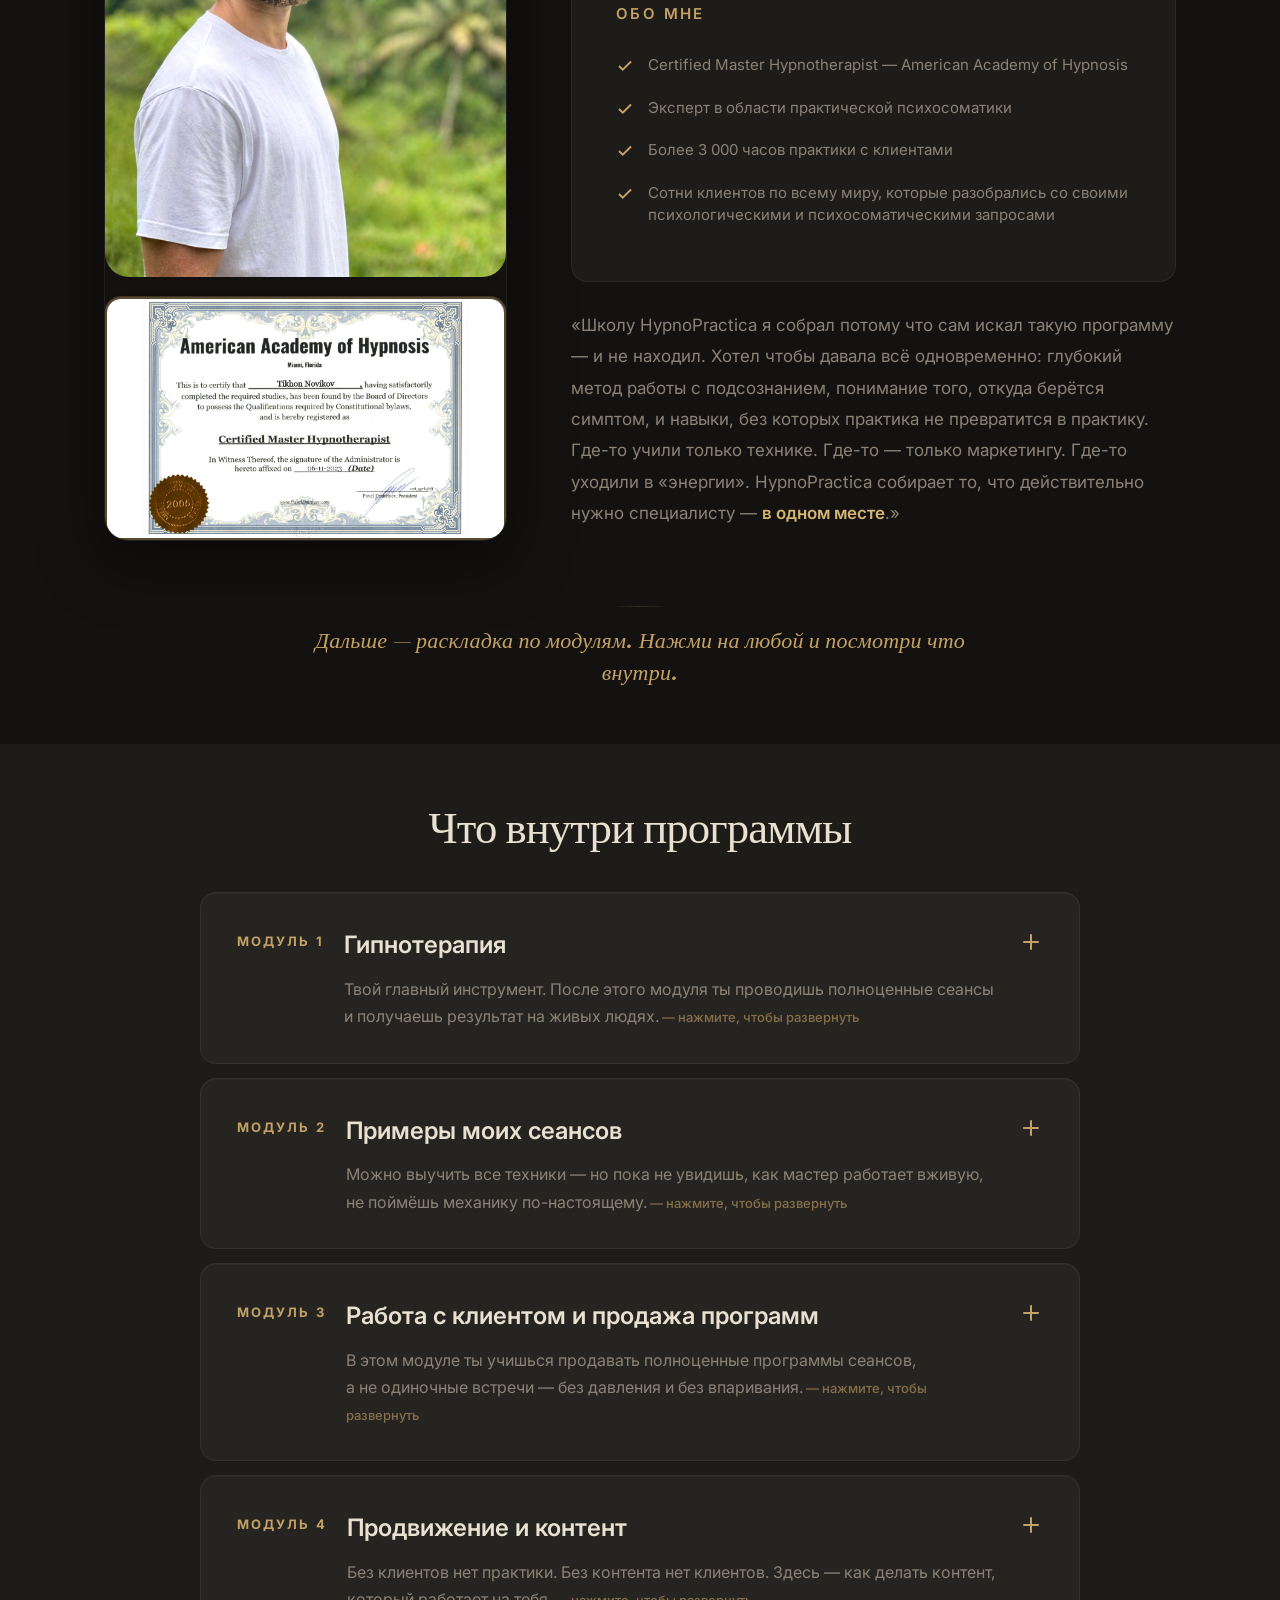
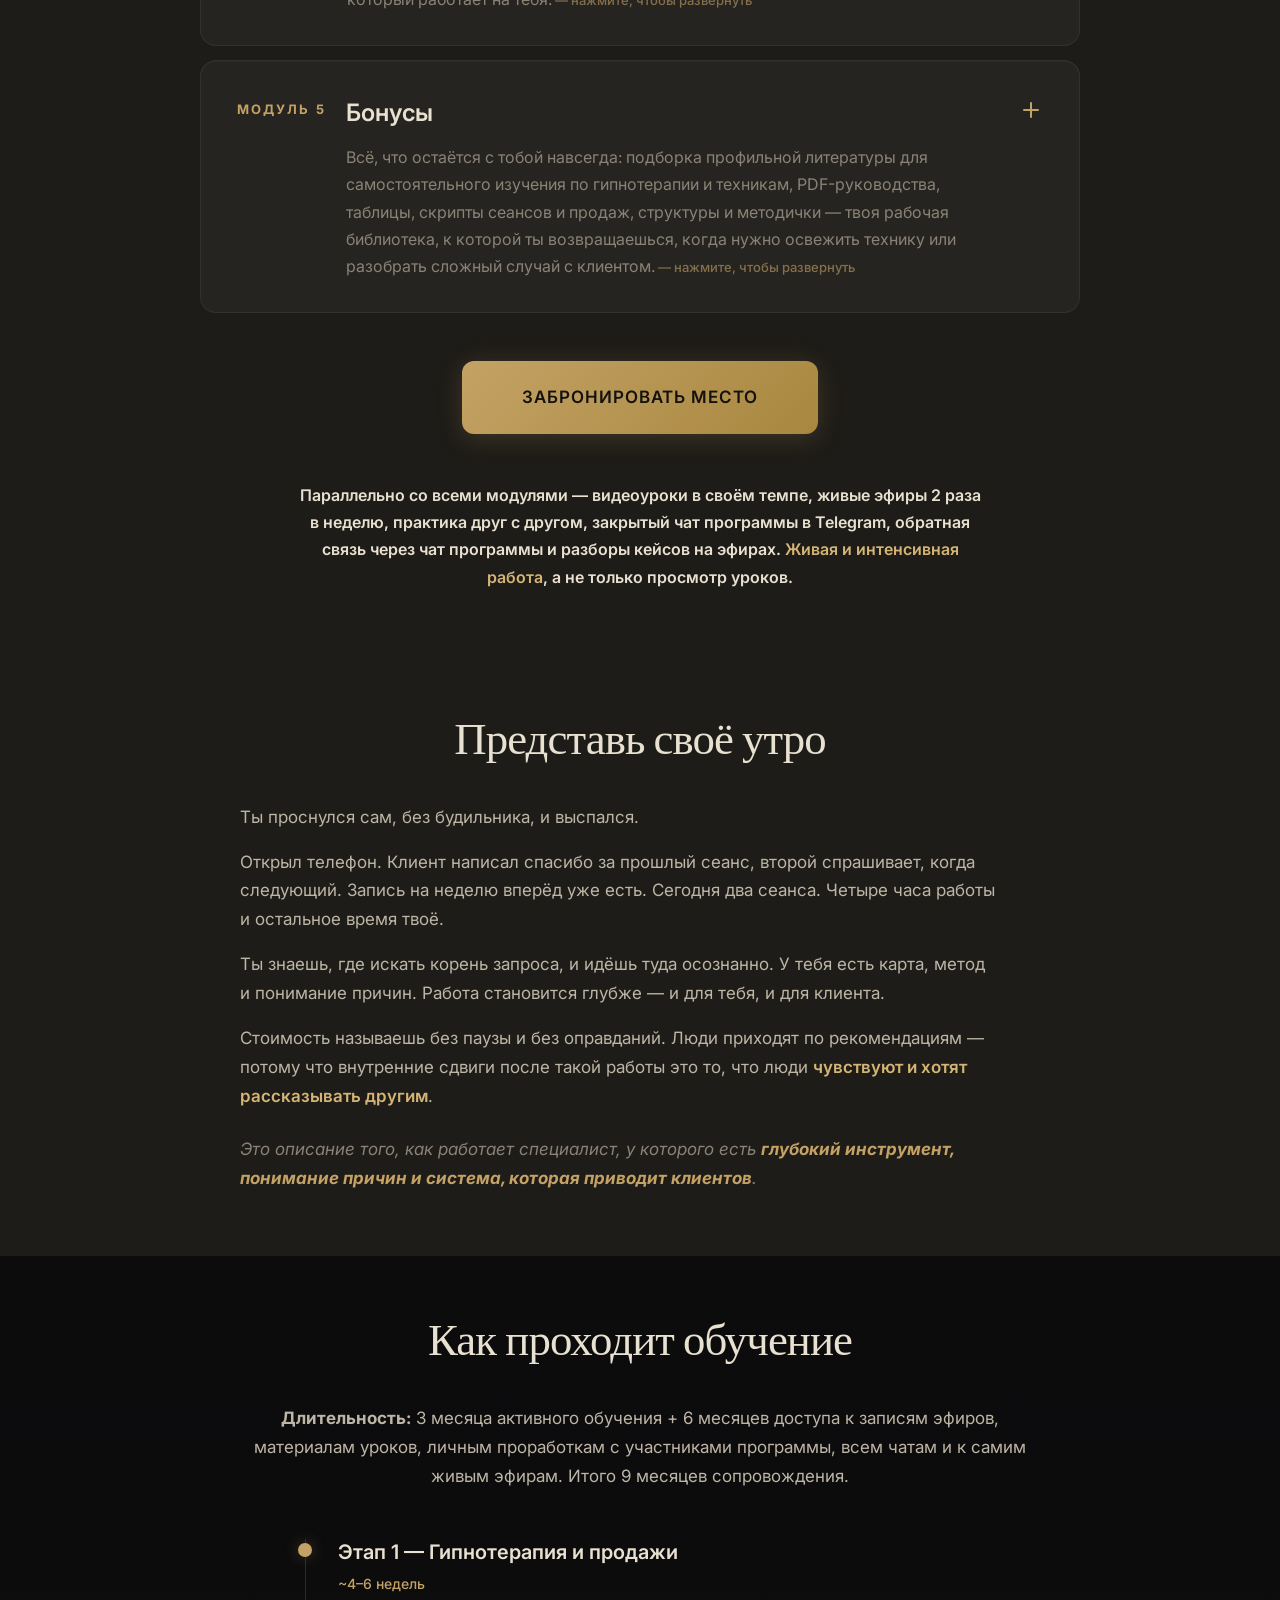
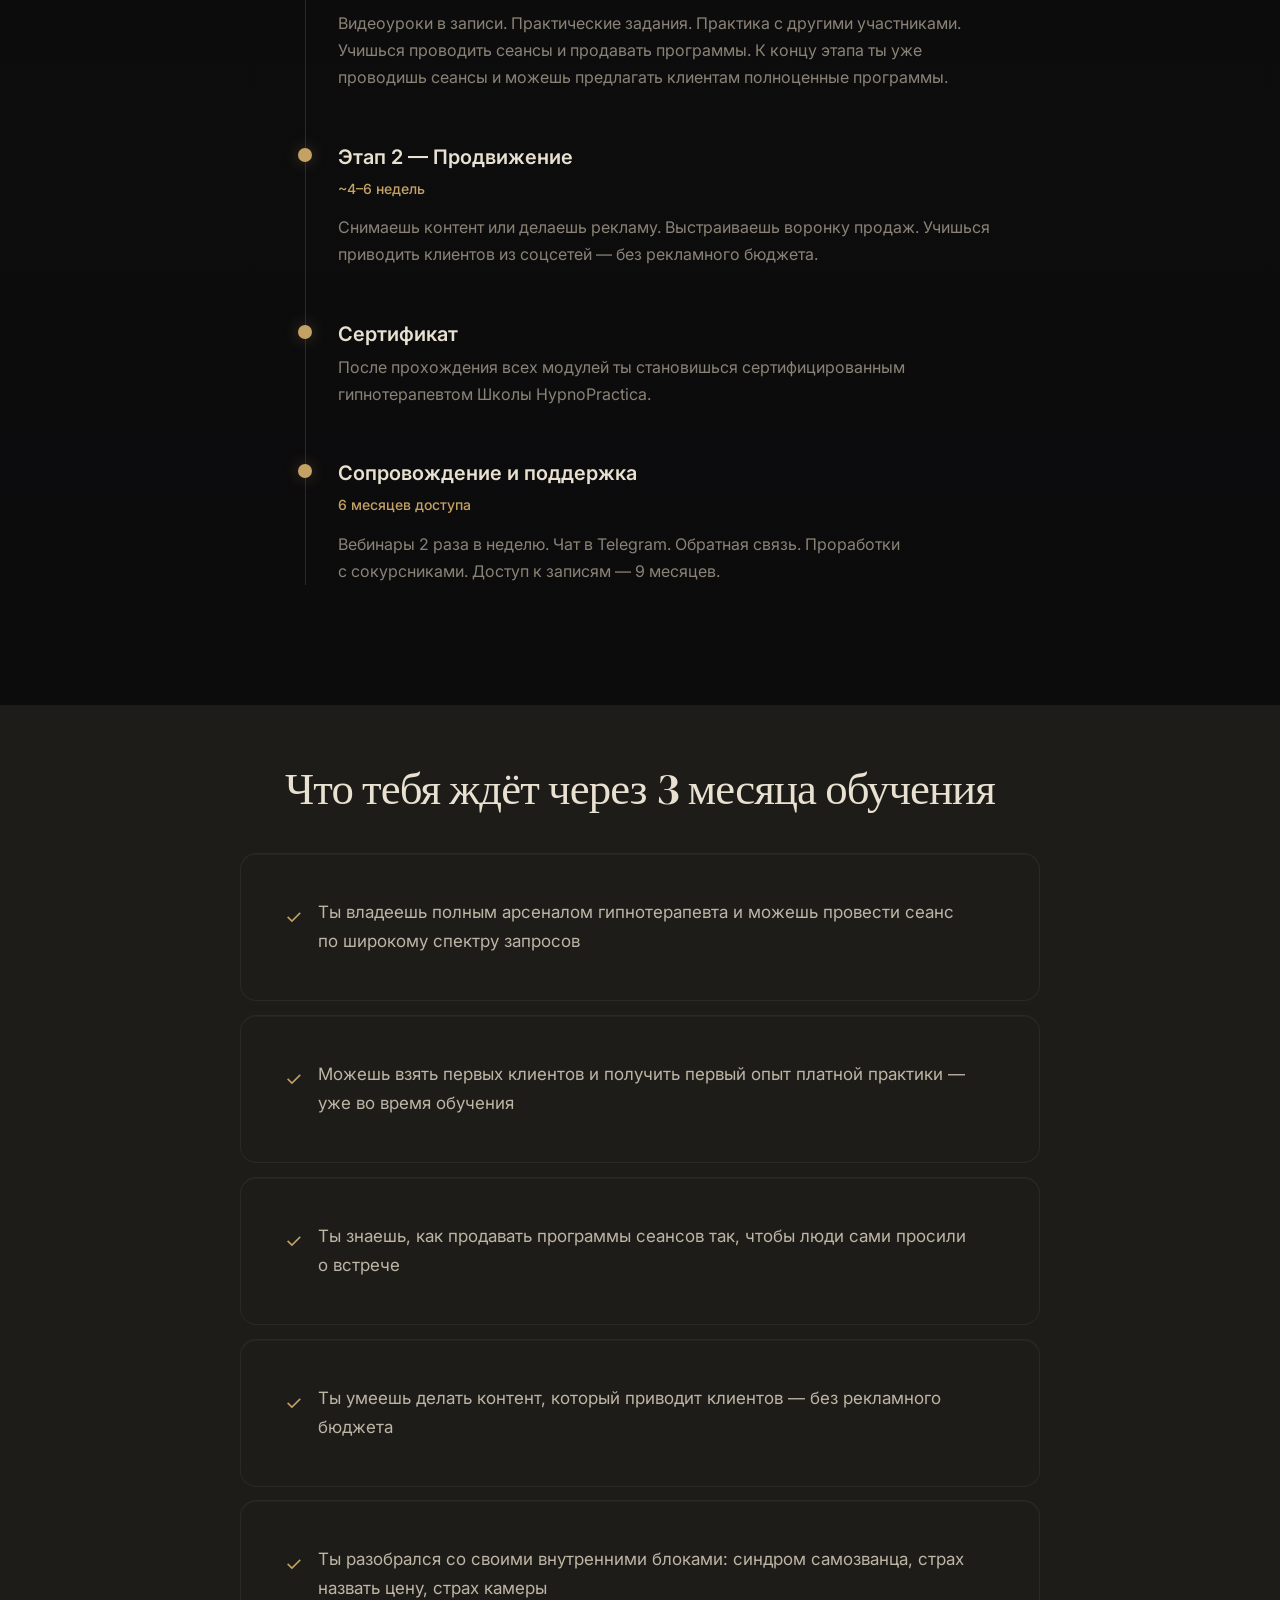
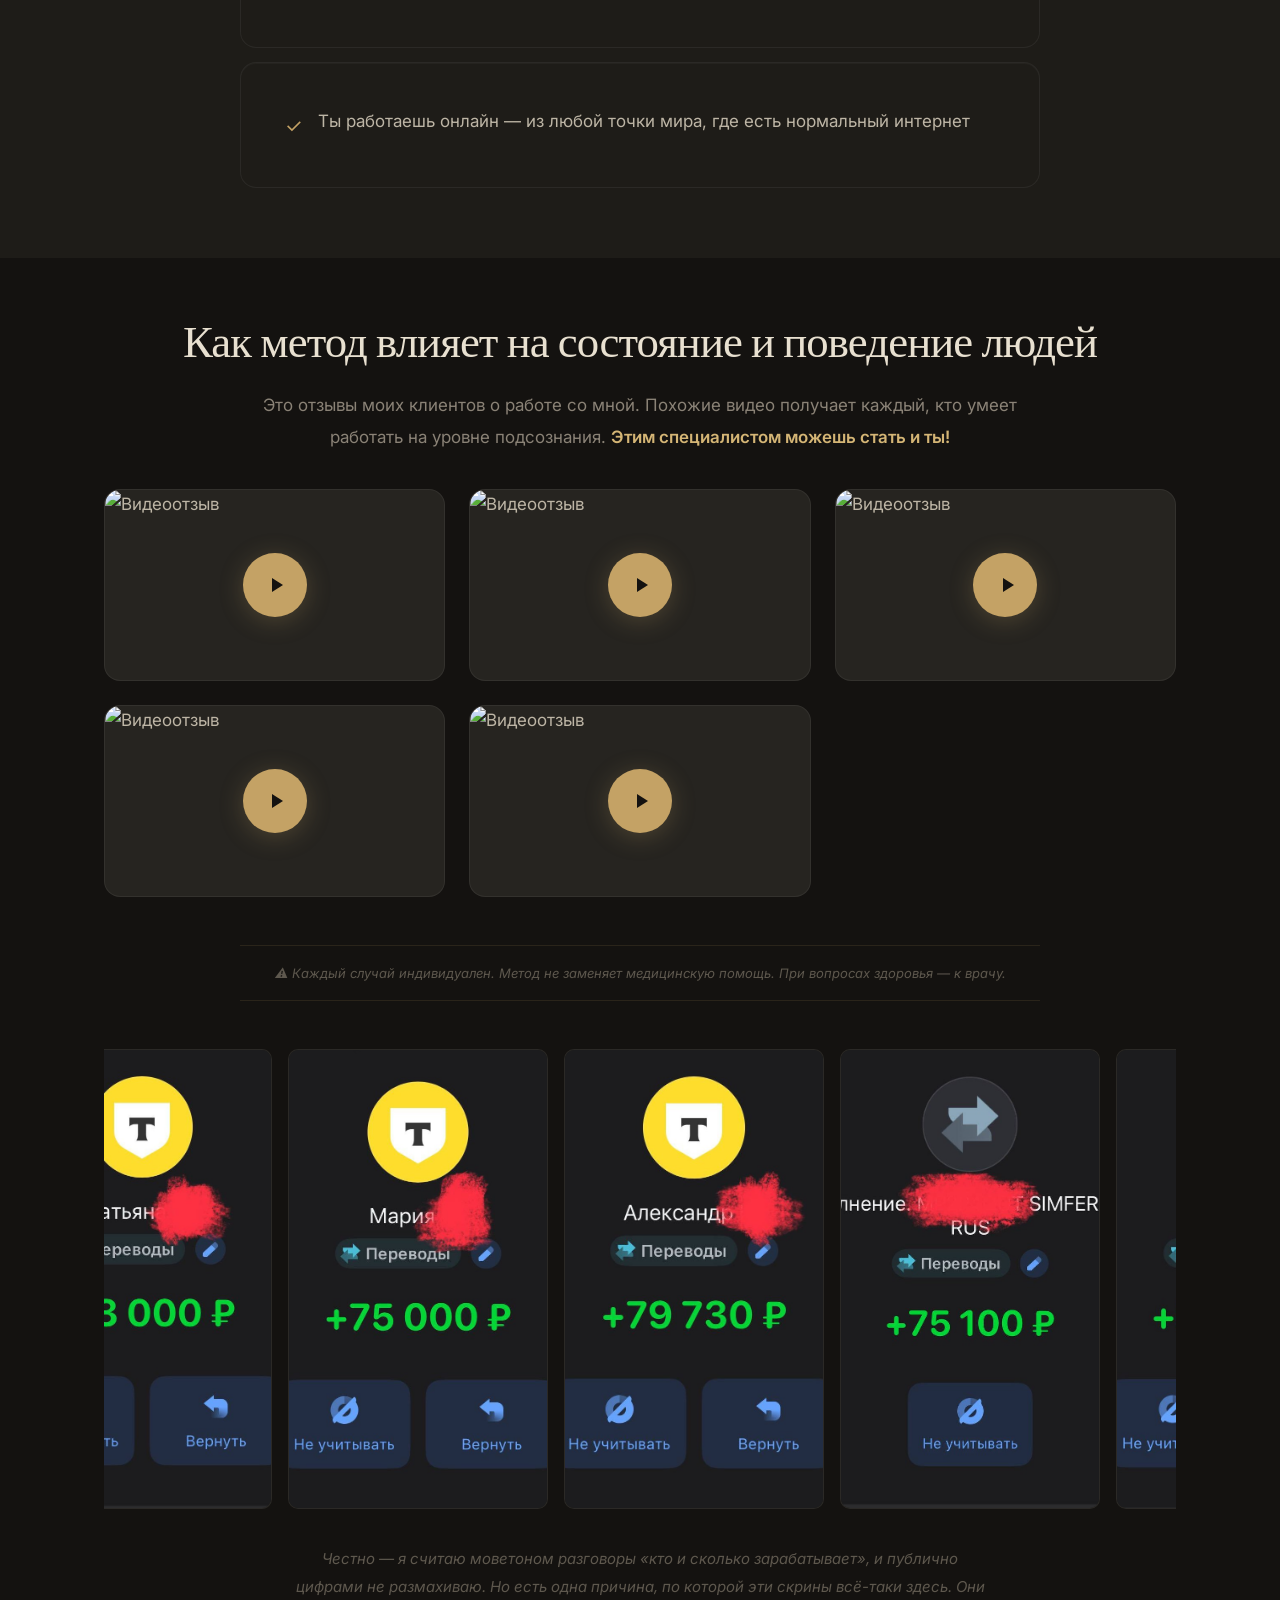
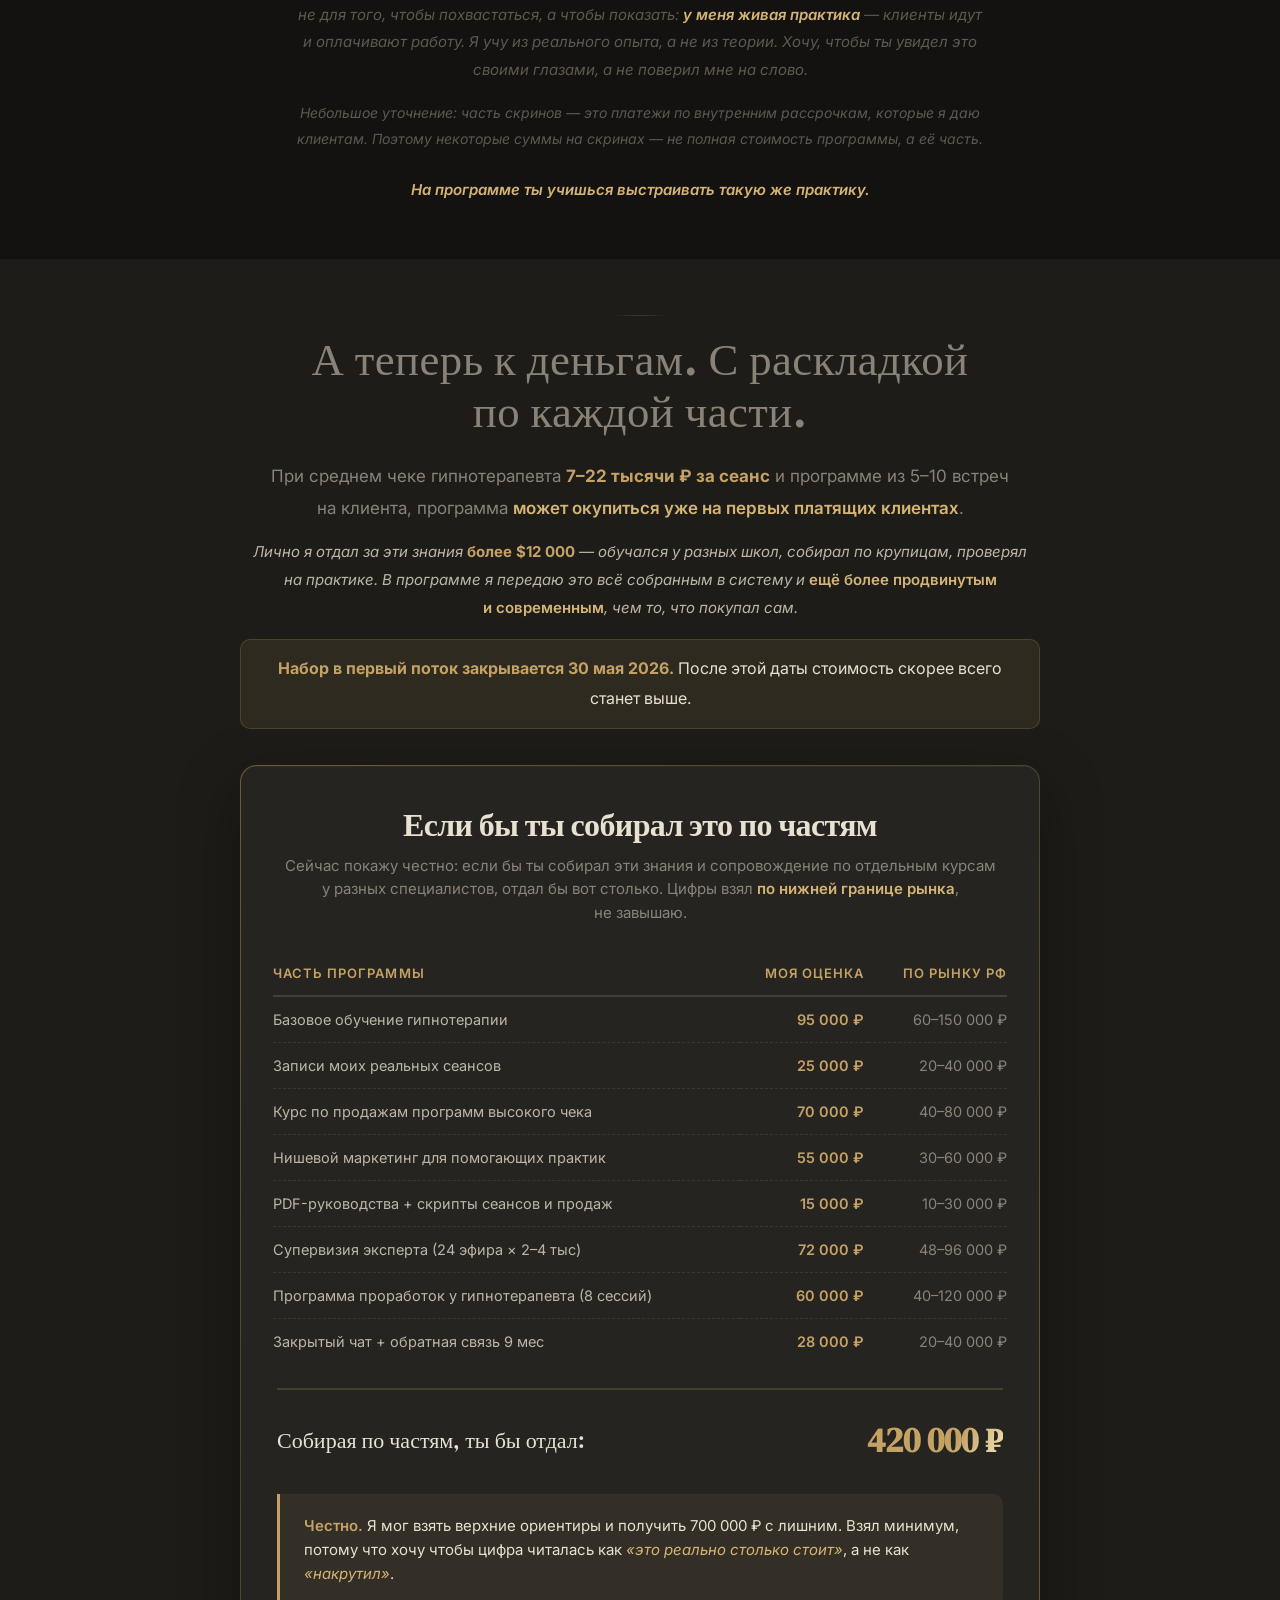
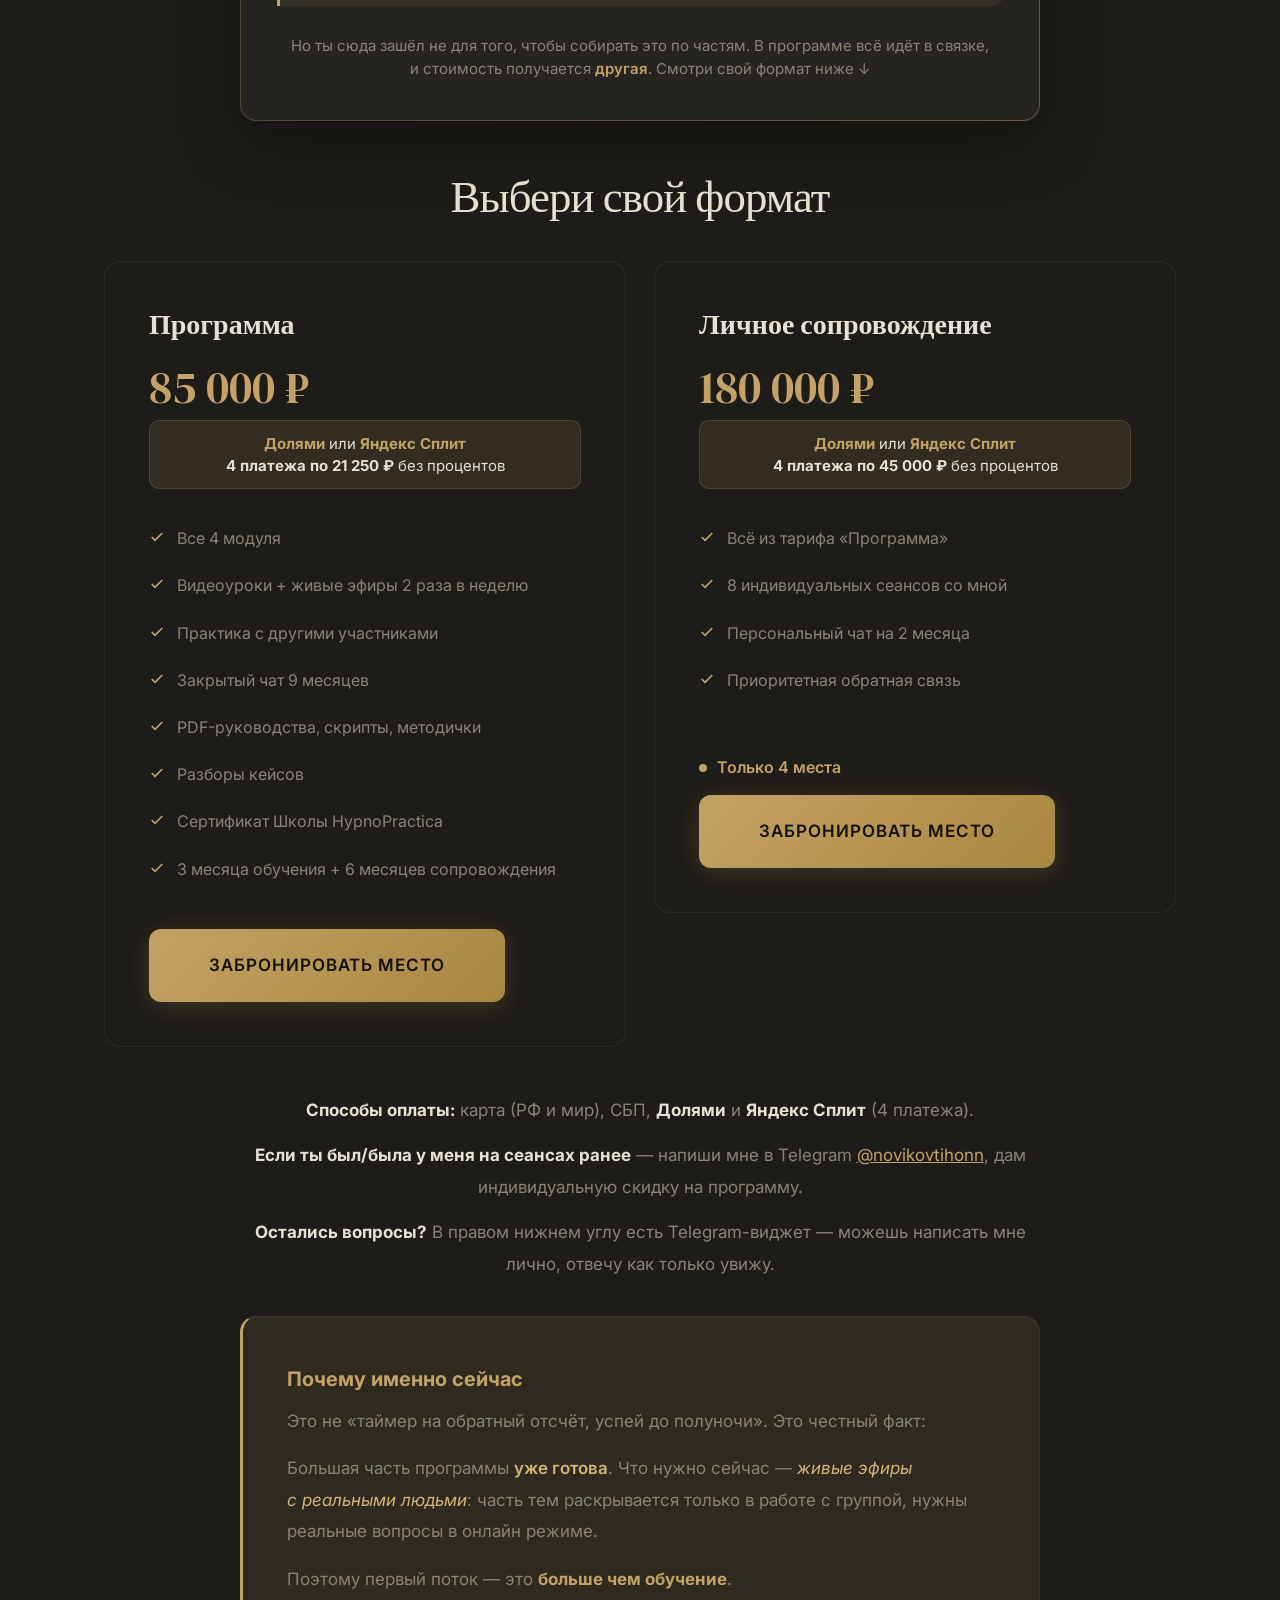
==== commit 7f45949d: "science-block: переформулировать 3 буллета — про метод, а не про клиническую эффективность Финальная" ====
--- a/index.html
+++ b/index.html
@@ -95,9 +95,9 @@
       <p style="margin-top:20px">Я&nbsp;мог&nbsp;бы его поставить крупным шрифтом и&nbsp;не&nbsp;моргнуть. Так делает половина рынка. Но&nbsp;в&nbsp;тот момент, когда ты&nbsp;проверишь и&nbsp;увидишь что цифра хлипкая — <em class="accent-italic">улетит не&nbsp;цифра, а&nbsp;твоё доверие ко&nbsp;мне</em>. И&nbsp;правильно сделает.</p>
       <p style="margin-top:20px">Поэтому вот <strong class="gold">другие числа</strong>. Без звёздочек и&nbsp;оговорок:</p>
       <ul style="list-style:none;padding:0;margin-top:16px">
-        <li style="position:relative;padding:12px 0 12px 24px;color:var(--color-text-body);line-height:1.7"><span style="position:absolute;left:0;top:22px;width:10px;height:1px;background:var(--color-gold)"></span>Гипноз <strong class="gold">в&nbsp;2&nbsp;раза повышает</strong> эффективность разговорной терапии. Это подтверждает мета-анализ 18&nbsp;научных работ с&nbsp;общей выборкой 590&nbsp;человек (мета-анализ&nbsp;— это когда учёные сводят вместе данные из&nbsp;многих исследований).</li>
-        <li style="position:relative;padding:12px 0 12px 24px;color:var(--color-text-body);line-height:1.7"><span style="position:absolute;left:0;top:22px;width:10px;height:1px;background:var(--color-gold)"></span><strong class="gold">Стэнфорд доказал гипноз на&nbsp;МРТ.</strong> В&nbsp;2016&nbsp;году школа Стэнфорда просканировала мозг людей во&nbsp;время гипноза и&nbsp;зафиксировала три конкретных изменения активности. Это значит: гипноз&nbsp;— не&nbsp;театр и&nbsp;не&nbsp;самовнушение, в&nbsp;гипнозе мозг физически работает иначе. <em>Spiegel et&nbsp;al., Cerebral Cortex.</em></li>
-        <li style="position:relative;padding:12px 0 12px 24px;color:var(--color-text-body);line-height:1.7"><span style="position:absolute;left:0;top:22px;width:10px;height:1px;background:var(--color-gold)"></span><strong class="gold">200+ научных исследований</strong> в&nbsp;научных журналах мирового уровня (Cochrane, Journal of Clinical Psychology). «Научное» значит&nbsp;— до&nbsp;публикации каждую работу проверяют независимые учёные на&nbsp;ошибки и&nbsp;подлоги. Это не&nbsp;статья в&nbsp;блоге, это наука.</li>
+        <li style="position:relative;padding:12px 0 12px 24px;color:var(--color-text-body);line-height:1.7"><span style="position:absolute;left:0;top:22px;width:10px;height:1px;background:var(--color-gold)"></span>Гипноз <strong class="gold">в&nbsp;2&nbsp;раза усиливает</strong> результаты психологической работы. Это зафиксировал мета-анализ 18&nbsp;научных работ с&nbsp;общей выборкой 590&nbsp;человек (мета-анализ&nbsp;— это когда учёные сводят вместе данные из&nbsp;многих исследований).</li>
+        <li style="position:relative;padding:12px 0 12px 24px;color:var(--color-text-body);line-height:1.7"><span style="position:absolute;left:0;top:22px;width:10px;height:1px;background:var(--color-gold)"></span><strong class="gold">Стэнфорд зафиксировал гипноз на&nbsp;МРТ.</strong> В&nbsp;2016&nbsp;году школа Стэнфорда просканировала мозг людей во&nbsp;время гипноза и&nbsp;зафиксировала три конкретных изменения активности. Это значит: гипноз&nbsp;— не&nbsp;театр и&nbsp;не&nbsp;самовнушение, в&nbsp;гипнозе мозг физически работает иначе. <em>Spiegel et&nbsp;al., Cerebral Cortex.</em></li>
+        <li style="position:relative;padding:12px 0 12px 24px;color:var(--color-text-body);line-height:1.7"><span style="position:absolute;left:0;top:22px;width:10px;height:1px;background:var(--color-gold)"></span><strong class="gold">200+ исследований гипноза</strong> в&nbsp;рецензируемых научных журналах (Cochrane, Journal of Clinical Psychology). «Рецензируемое» значит&nbsp;— до&nbsp;публикации каждую работу проверяют независимые учёные на&nbsp;ошибки и&nbsp;подлоги. Это не&nbsp;статья в&nbsp;блоге, это наука.</li>
       </ul>
       <div style="margin-top:28px;padding:18px 22px;background:rgba(196,162,101,0.08);border-left:3px solid var(--color-gold);border-radius:0 8px 8px 0">
         <p style="color:var(--color-text-body);font-size:15px;line-height:1.65;margin:0">В&nbsp;клинике этот&nbsp;же метод применяют врачи-психотерапевты к&nbsp;диагнозам и&nbsp;психическим расстройствам. <strong class="gold">В&nbsp;нашей программе мы&nbsp;работаем с&nbsp;эмоциональными состояниями, привычками и&nbsp;убеждениями здоровых людей</strong> — без диагностики и&nbsp;лечения. Метод один, применение разное.</p>
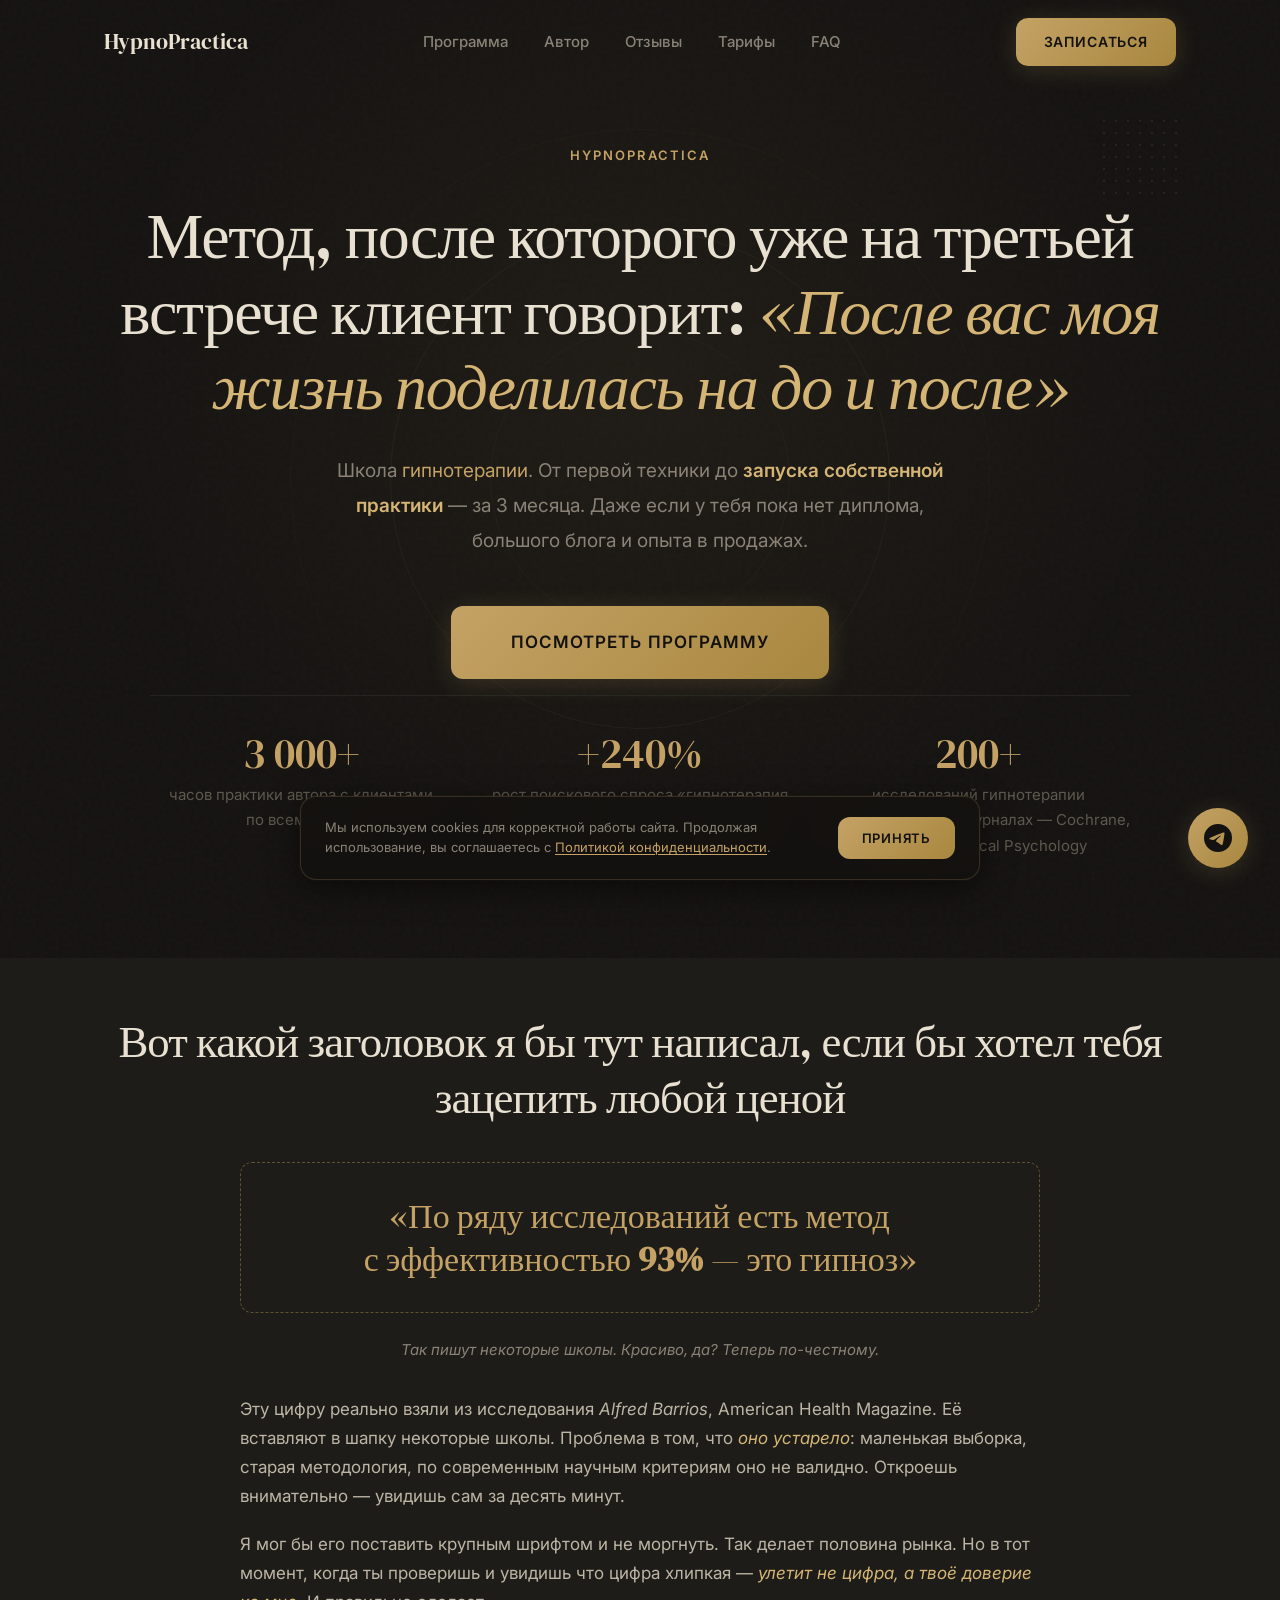
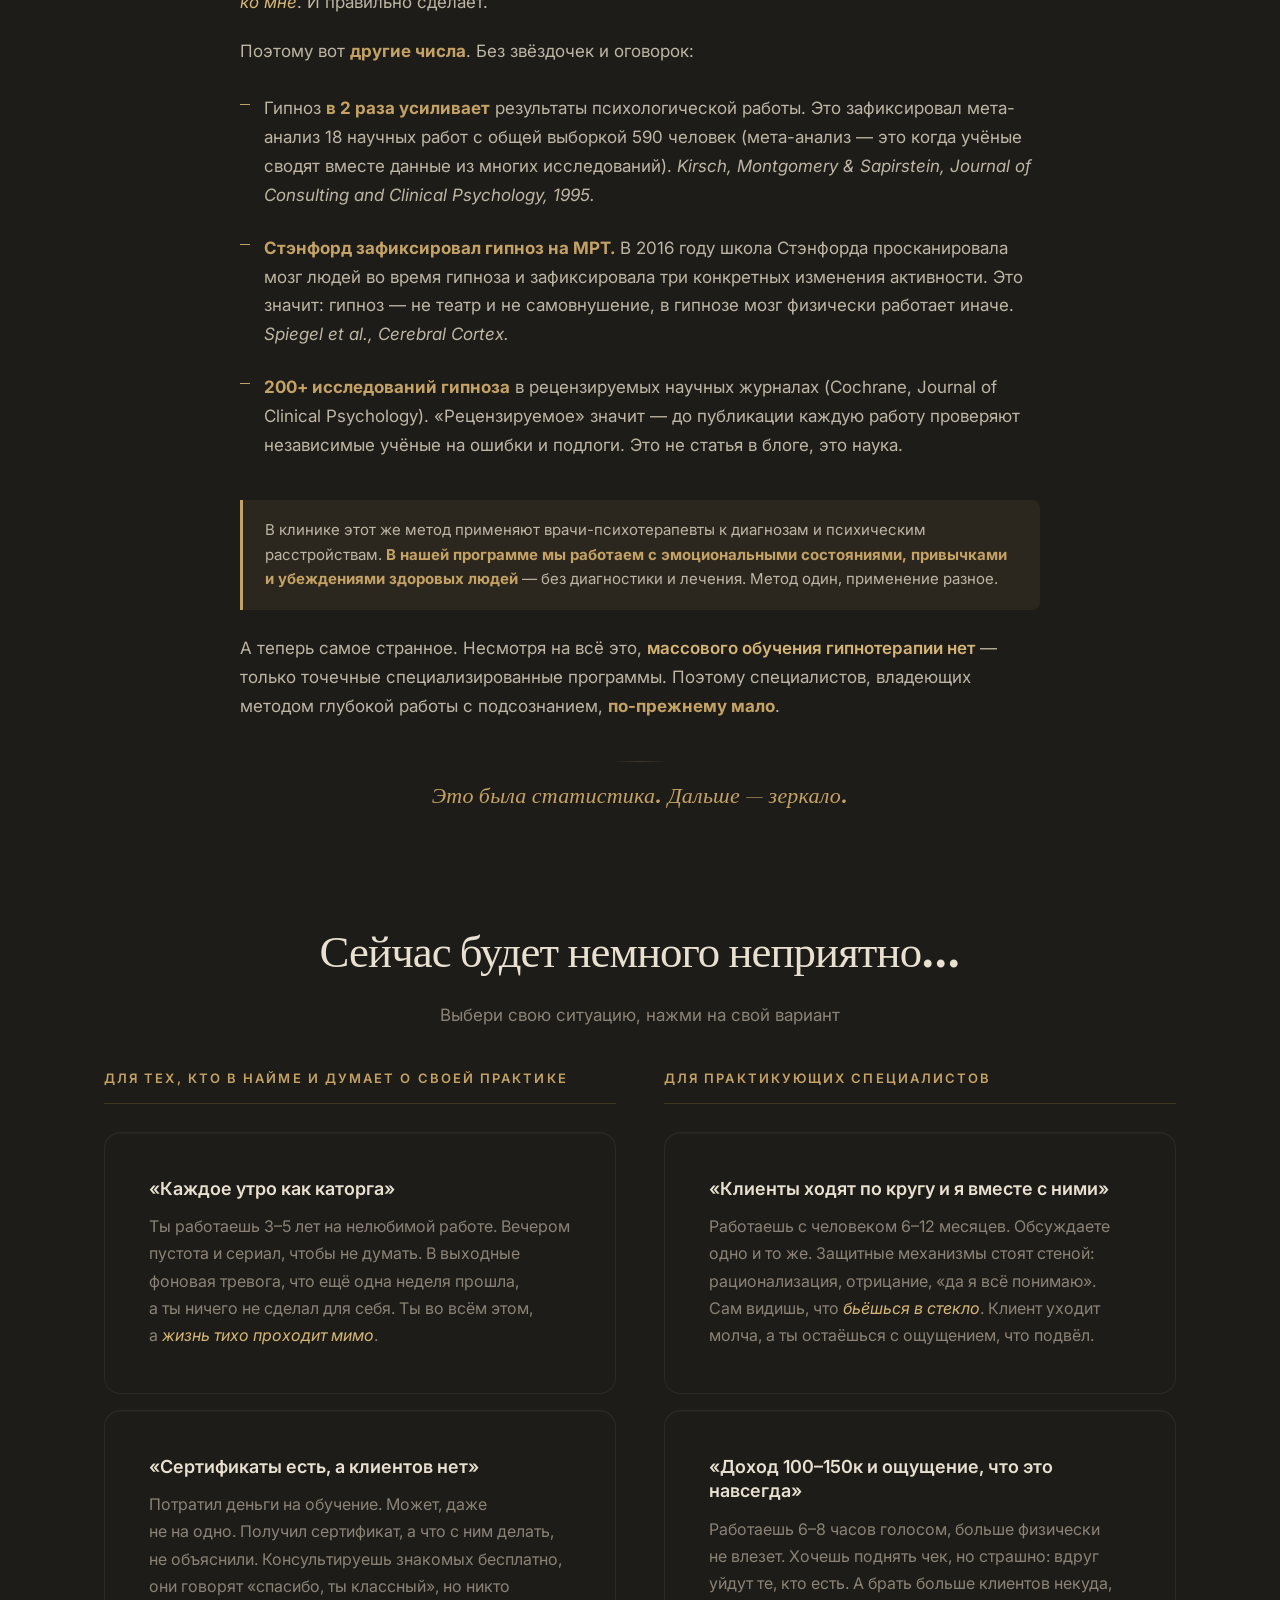
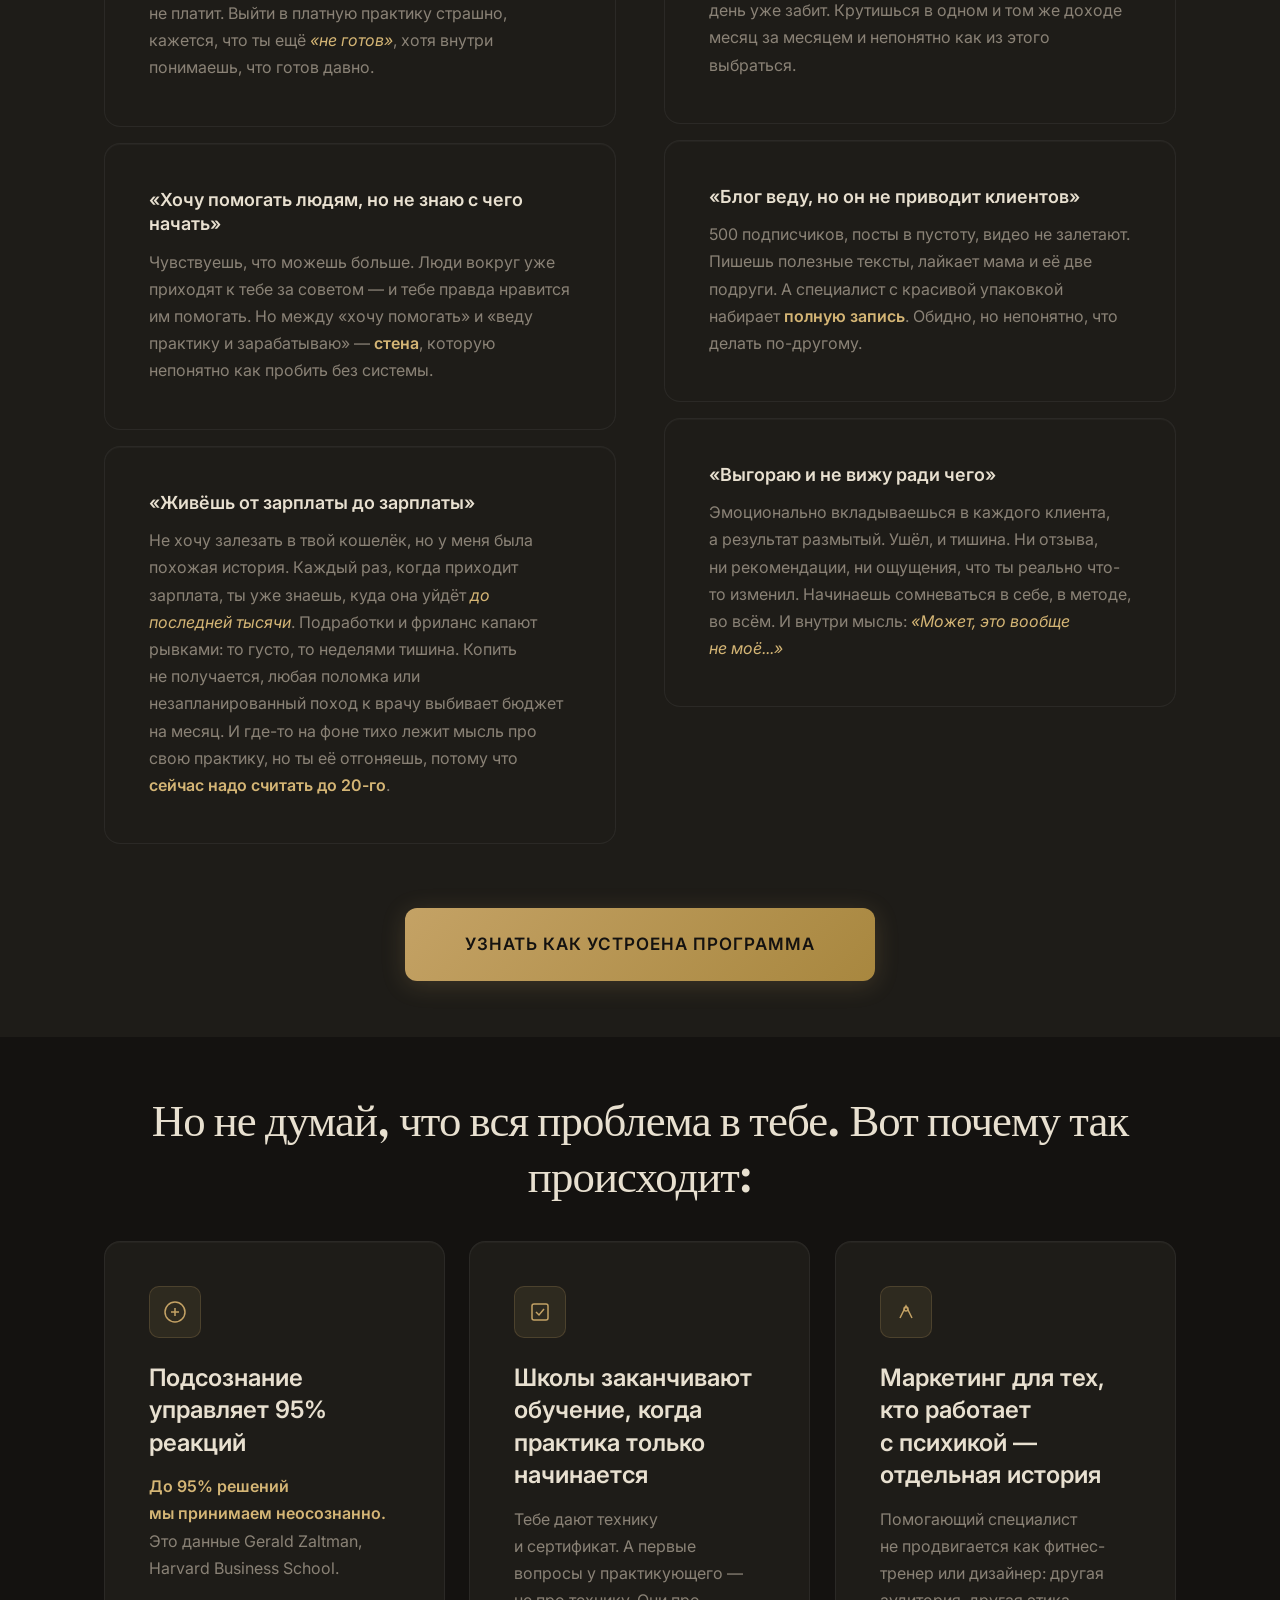
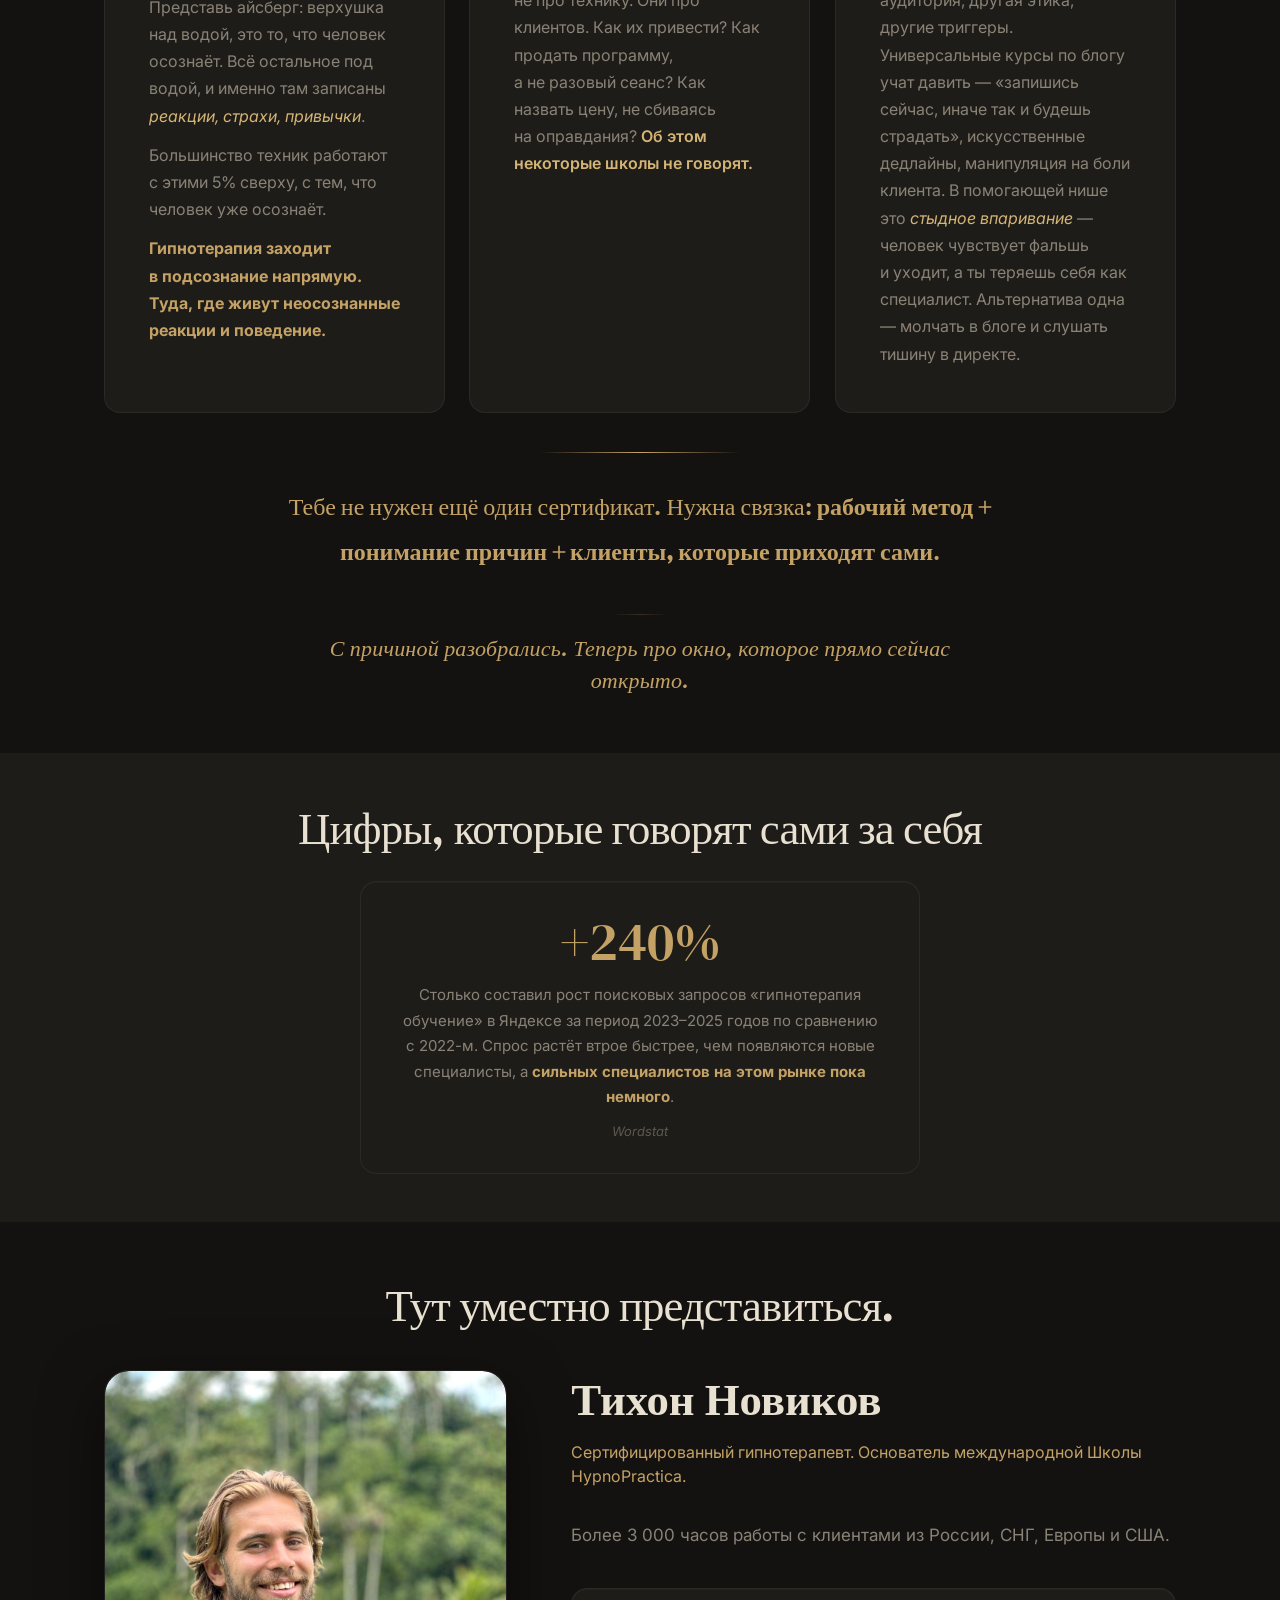
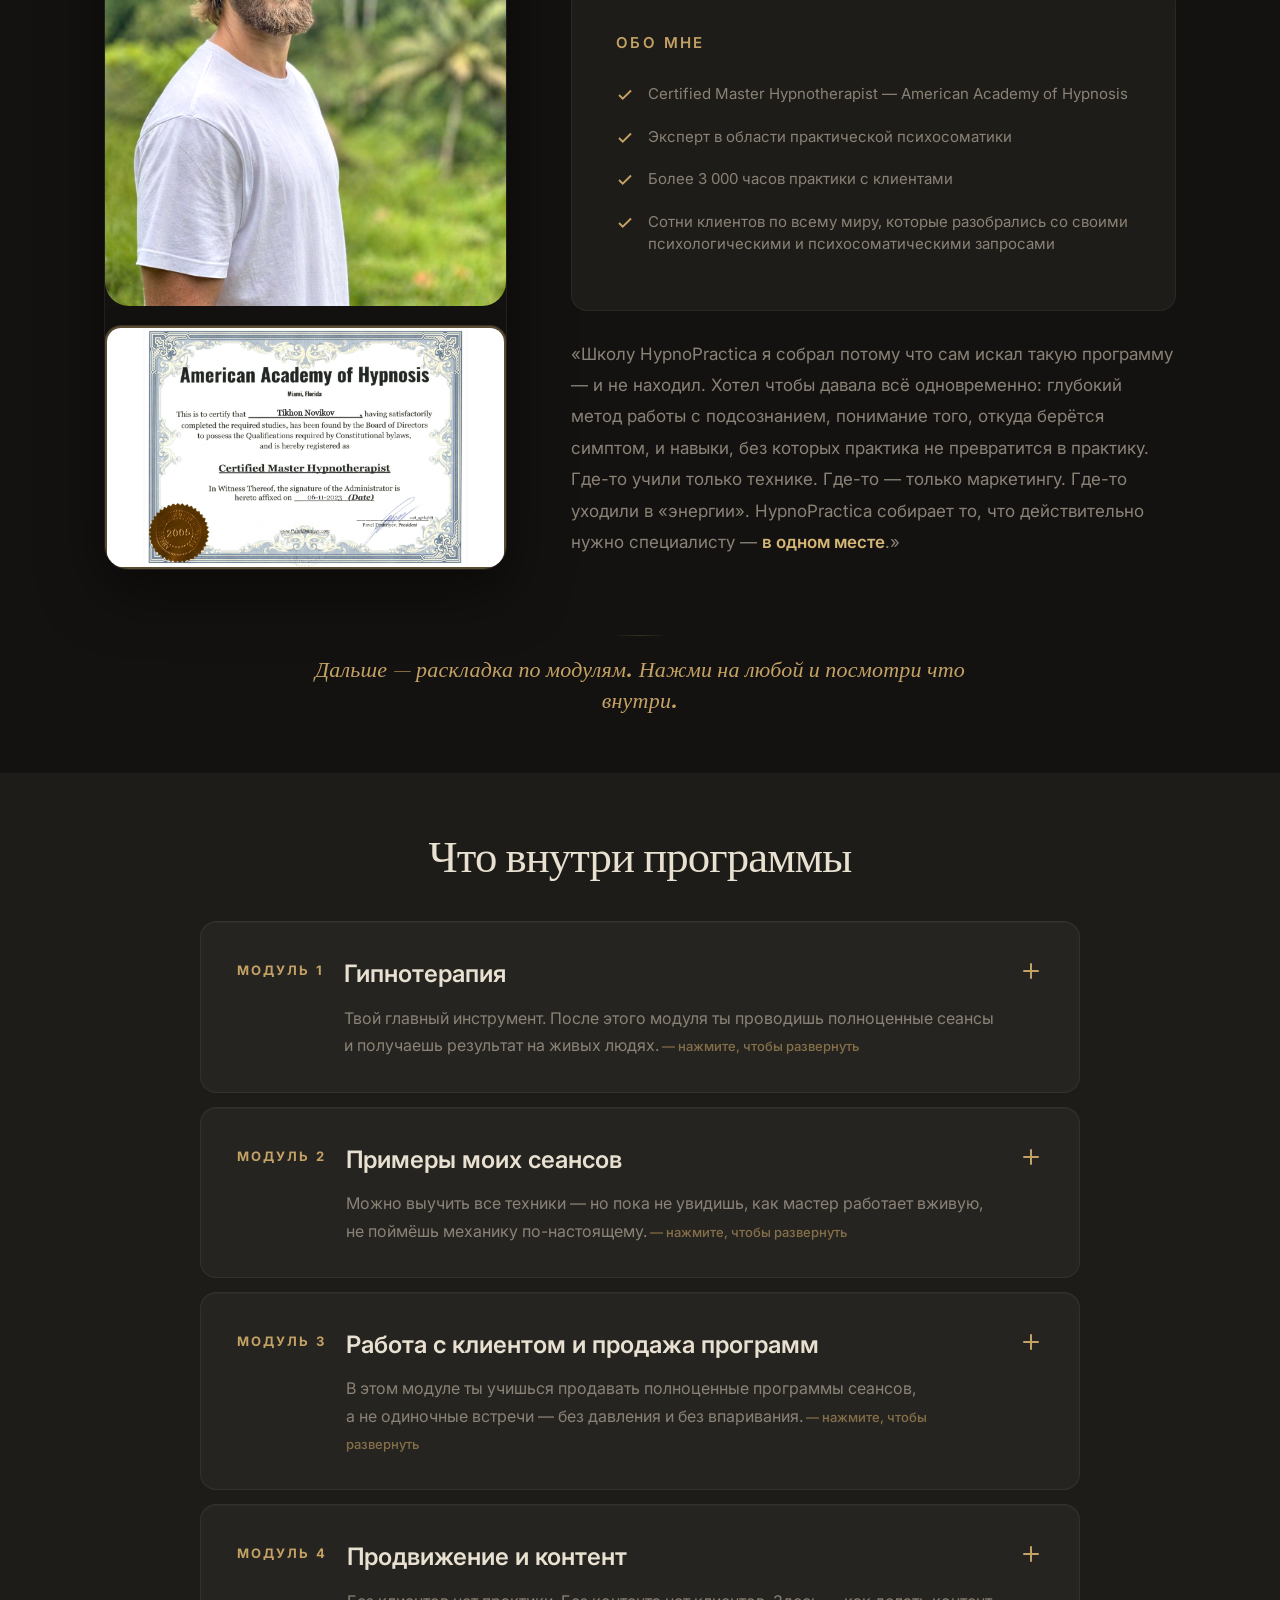
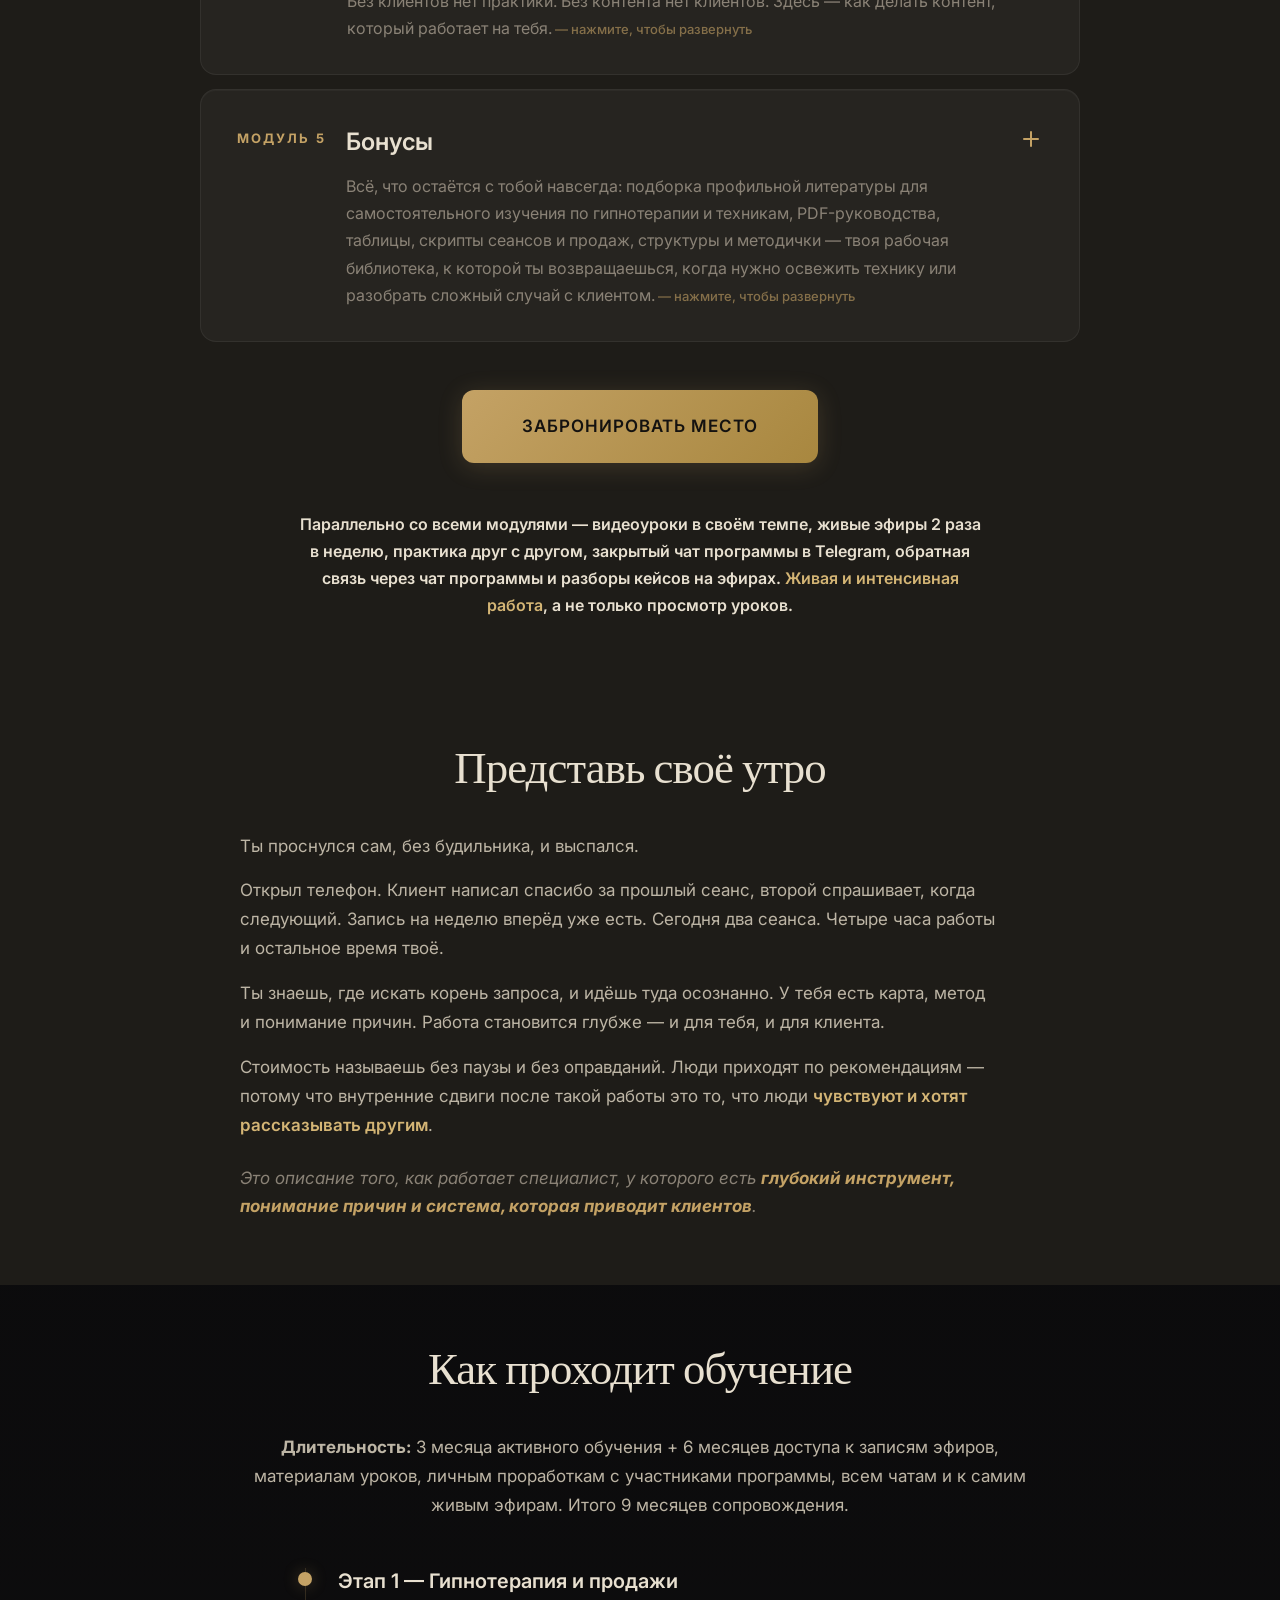
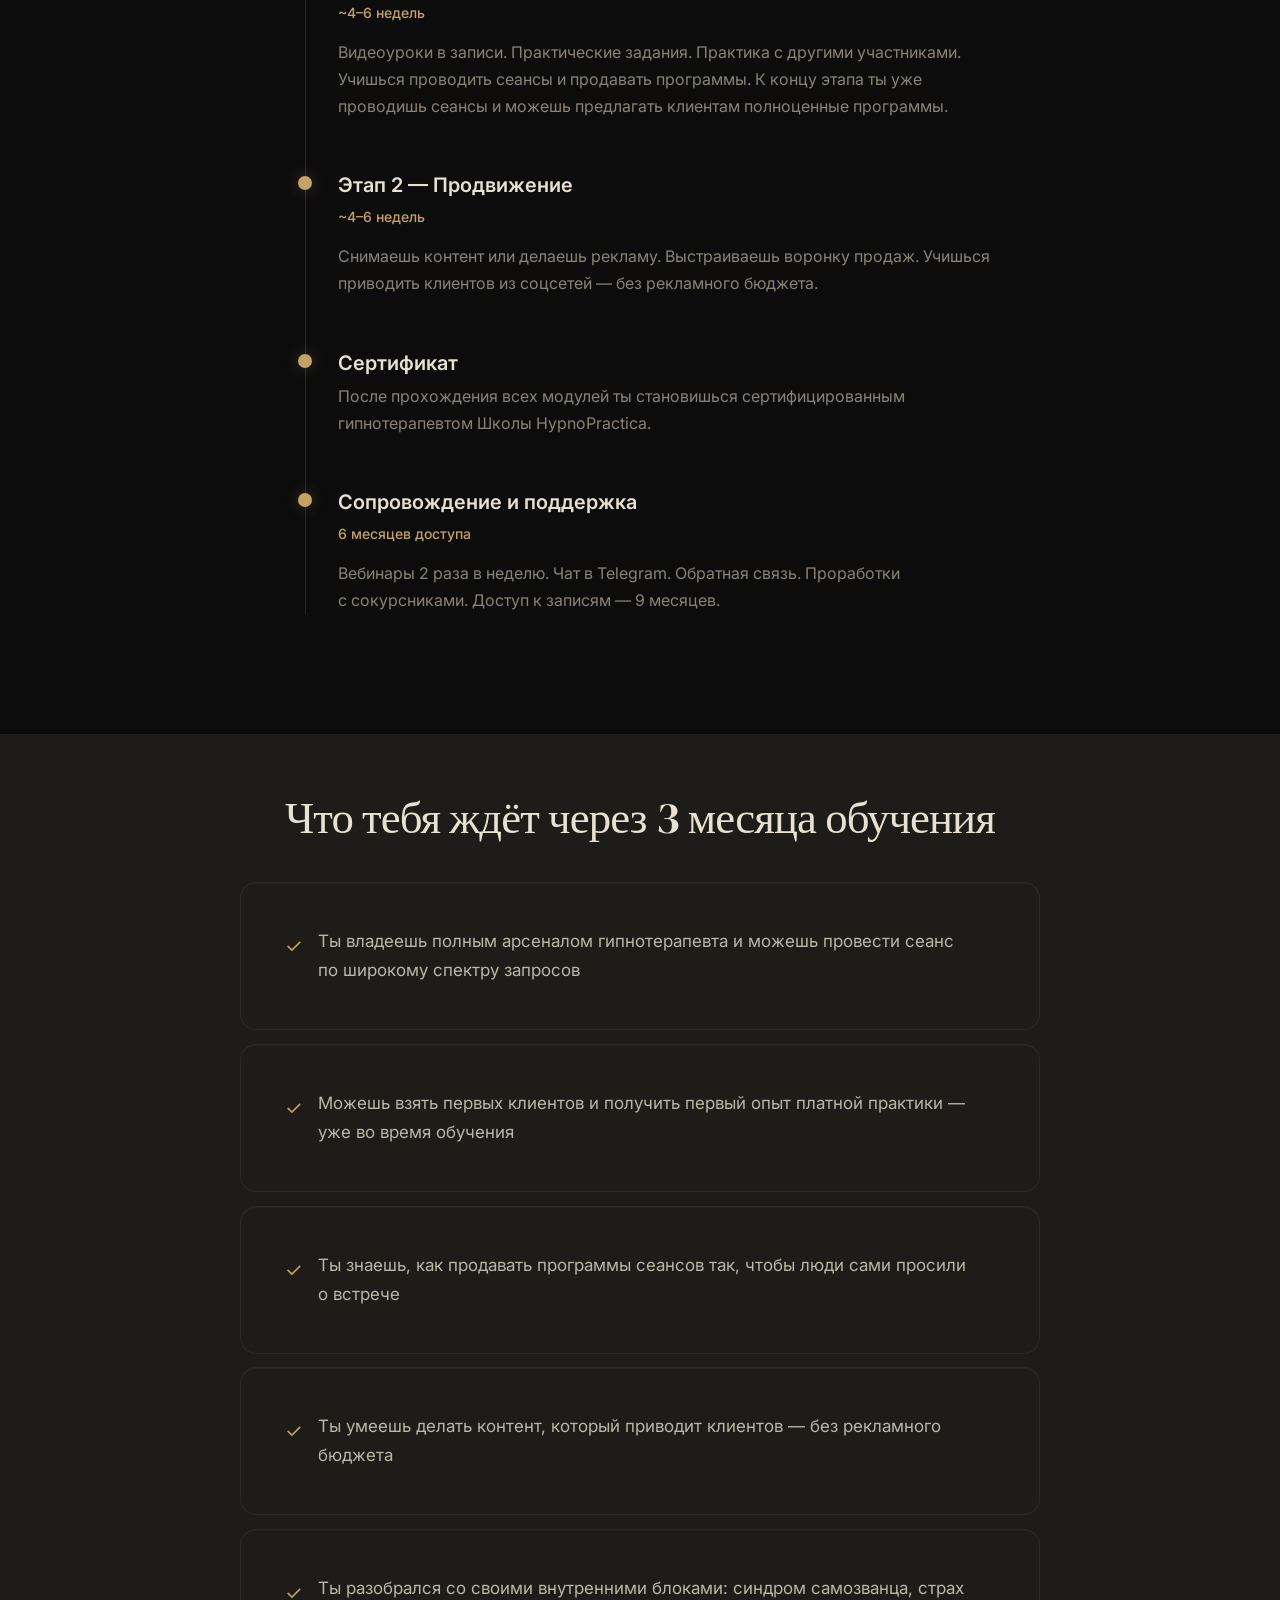
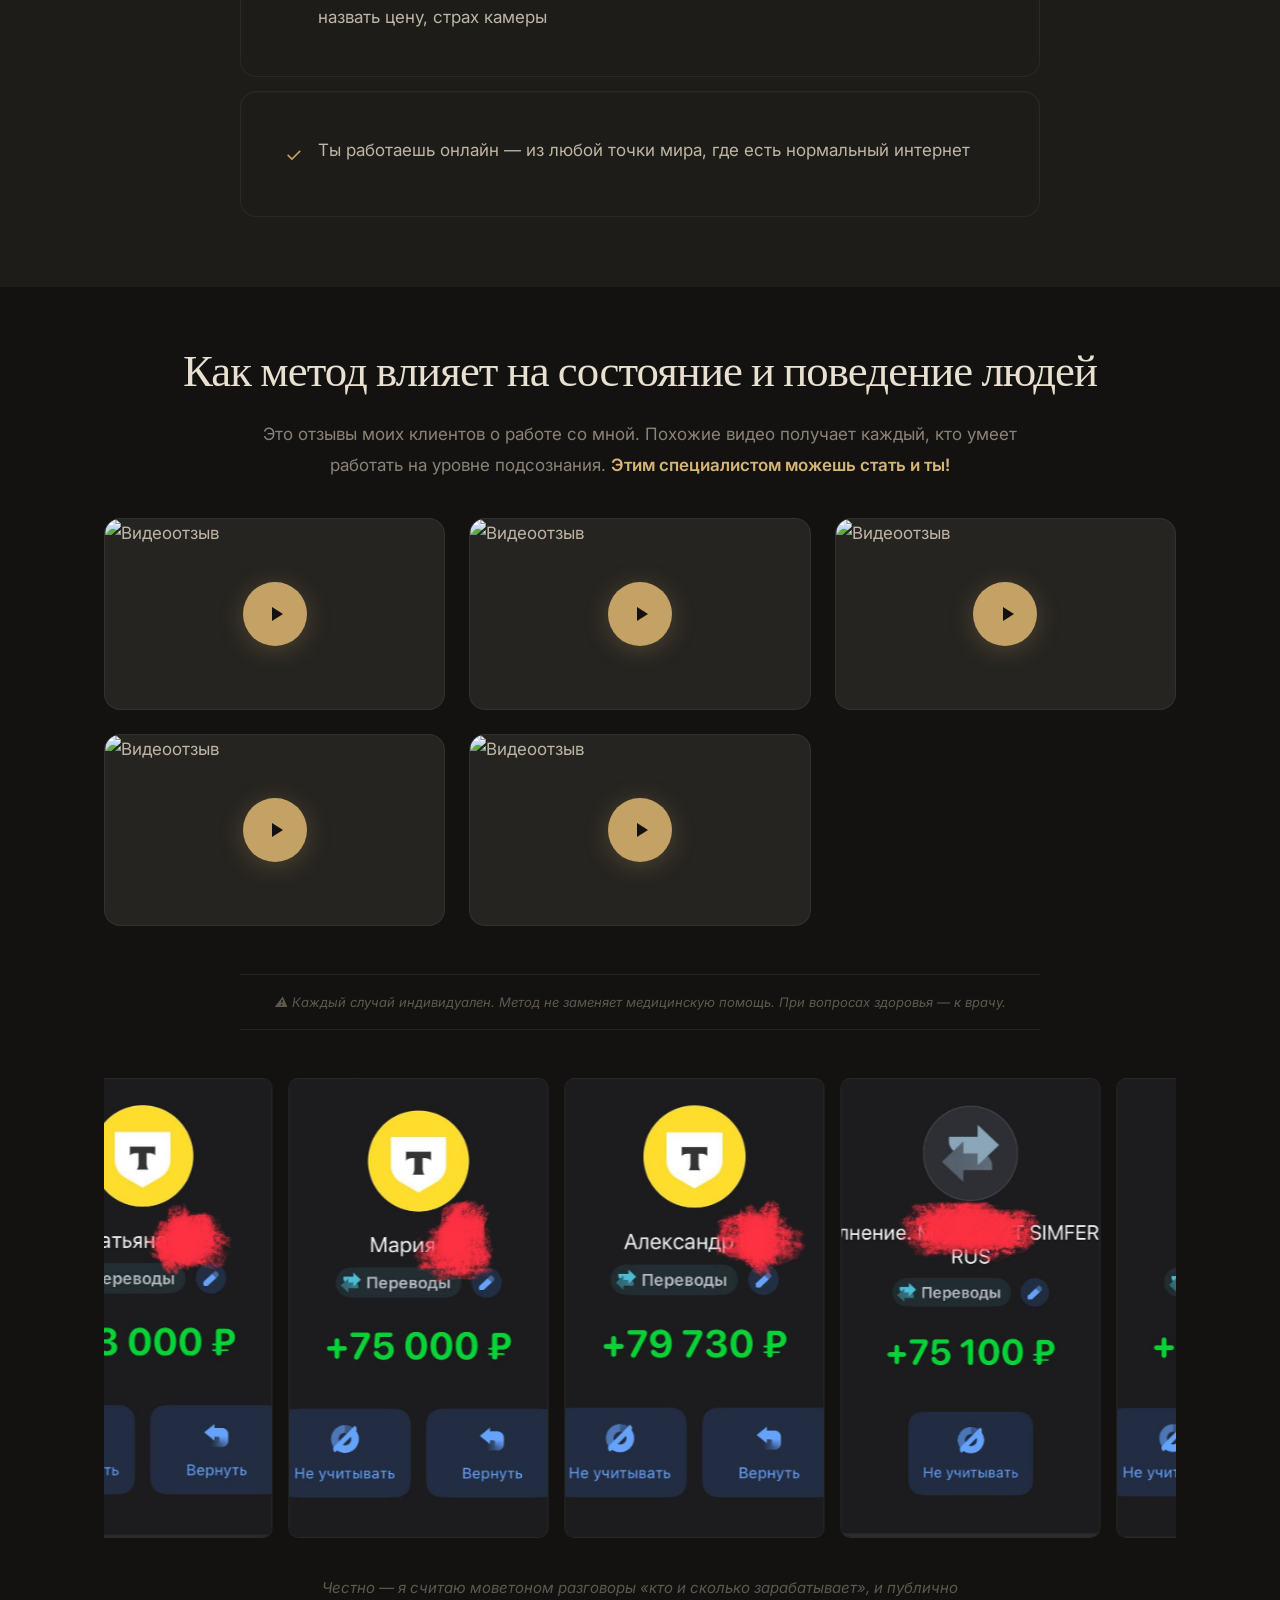
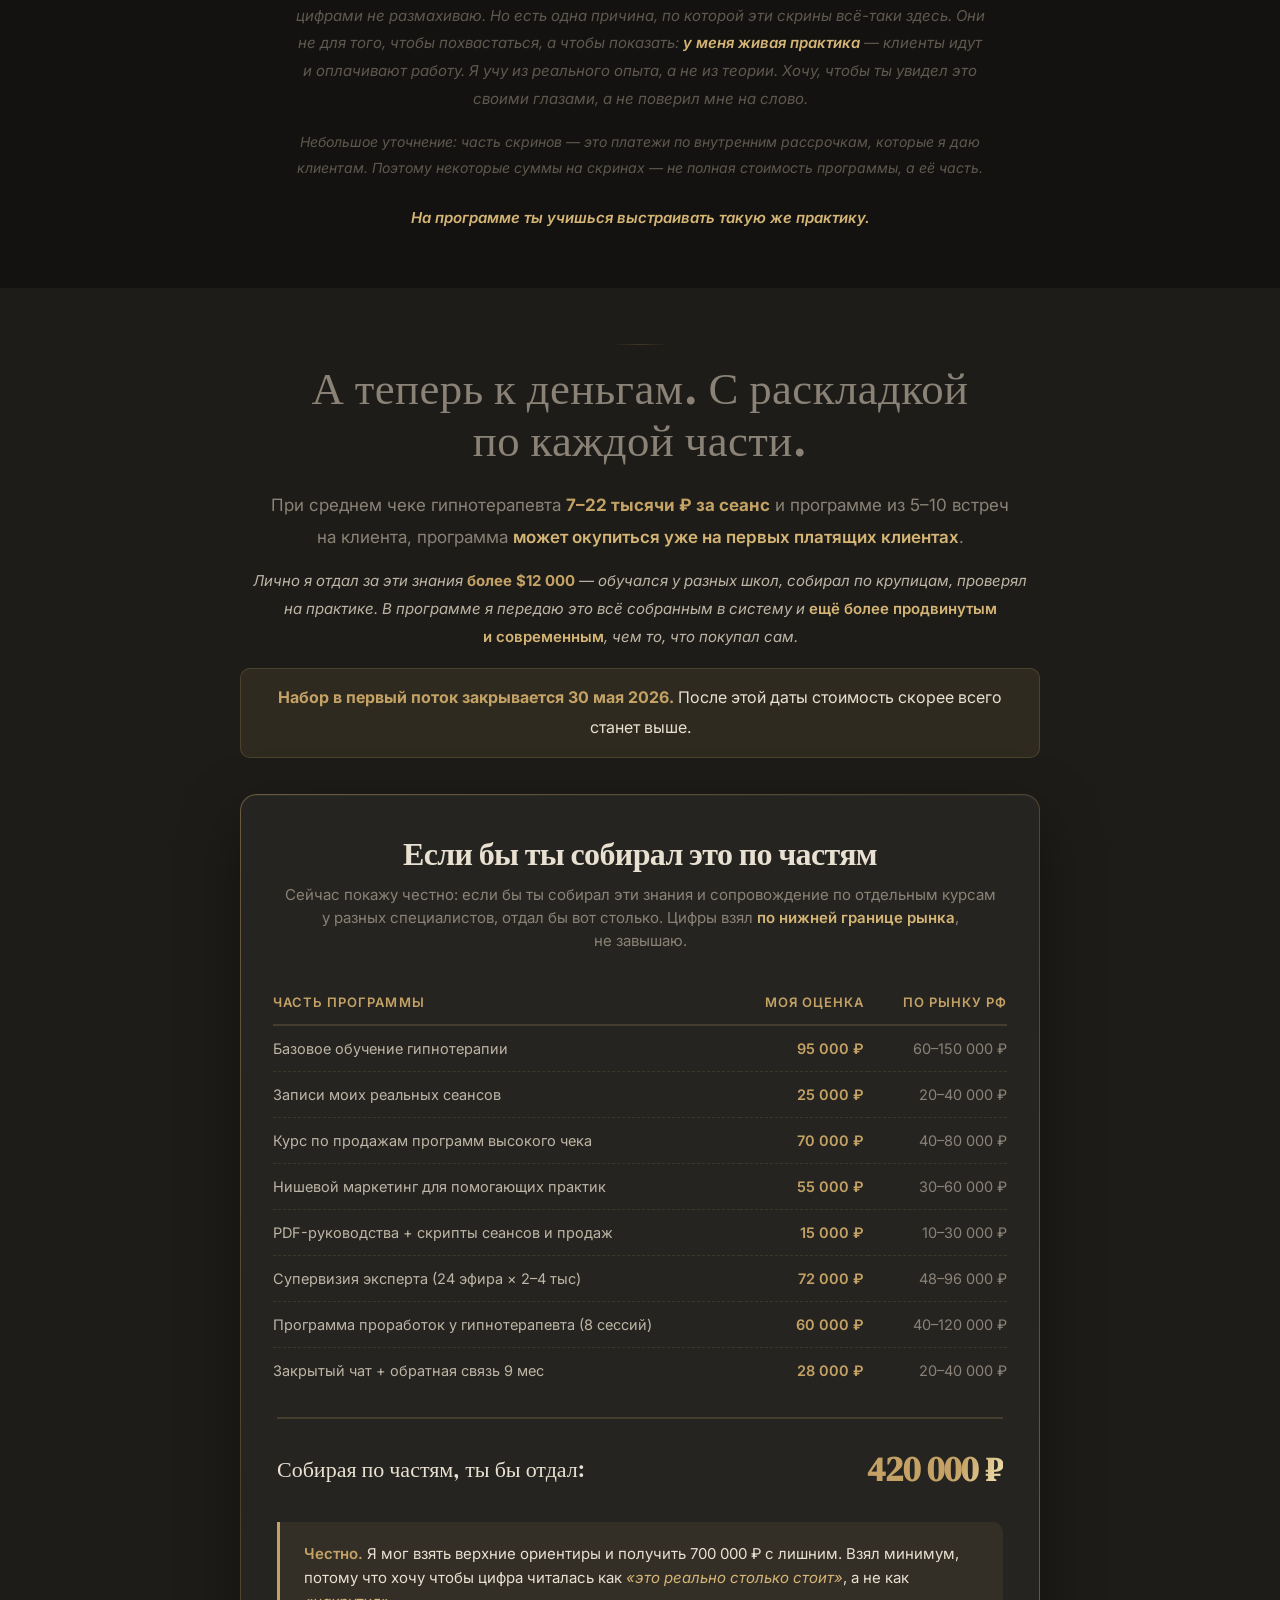
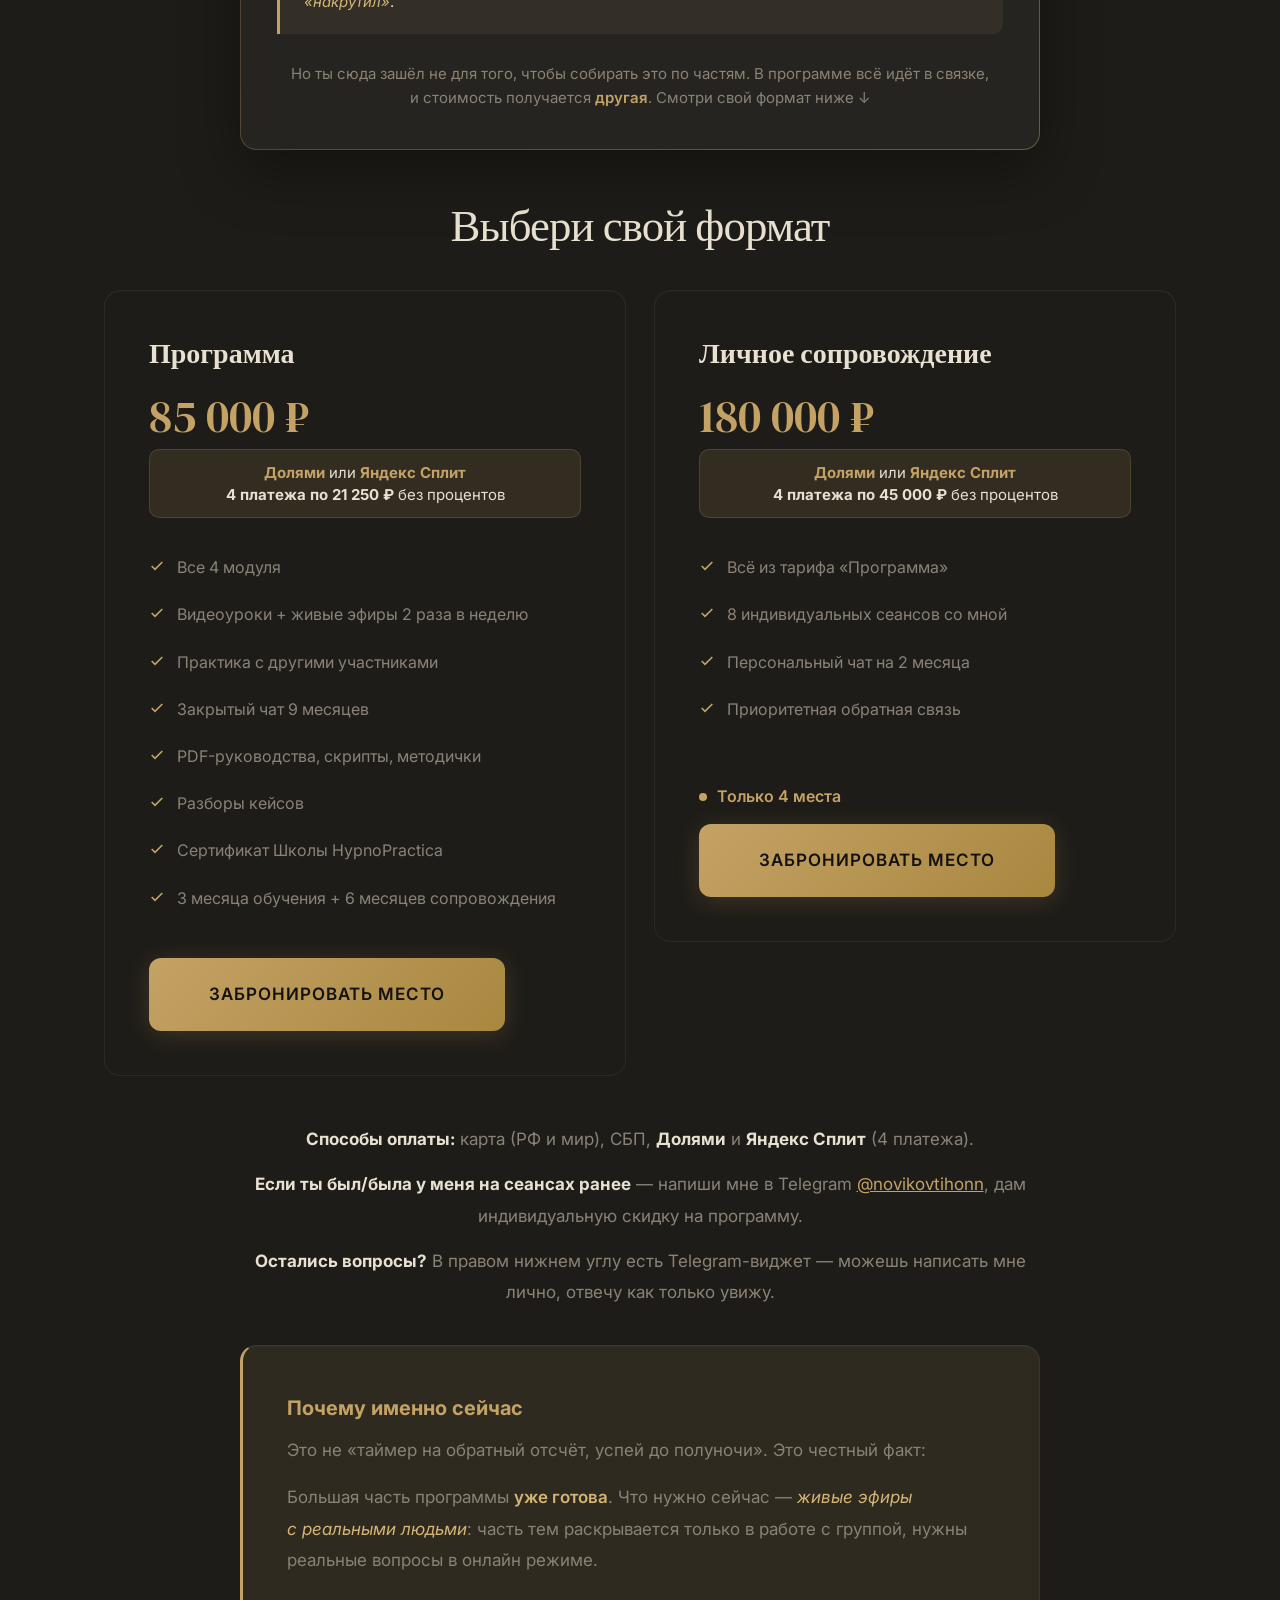
==== commit 66d48816: "science-block: добавить ссылку на источник в первом буллете (Kirsch et al. 1995, JCCP)" ====
--- a/index.html
+++ b/index.html
@@ -95,7 +95,7 @@
       <p style="margin-top:20px">Я&nbsp;мог&nbsp;бы его поставить крупным шрифтом и&nbsp;не&nbsp;моргнуть. Так делает половина рынка. Но&nbsp;в&nbsp;тот момент, когда ты&nbsp;проверишь и&nbsp;увидишь что цифра хлипкая — <em class="accent-italic">улетит не&nbsp;цифра, а&nbsp;твоё доверие ко&nbsp;мне</em>. И&nbsp;правильно сделает.</p>
       <p style="margin-top:20px">Поэтому вот <strong class="gold">другие числа</strong>. Без звёздочек и&nbsp;оговорок:</p>
       <ul style="list-style:none;padding:0;margin-top:16px">
-        <li style="position:relative;padding:12px 0 12px 24px;color:var(--color-text-body);line-height:1.7"><span style="position:absolute;left:0;top:22px;width:10px;height:1px;background:var(--color-gold)"></span>Гипноз <strong class="gold">в&nbsp;2&nbsp;раза усиливает</strong> результаты психологической работы. Это зафиксировал мета-анализ 18&nbsp;научных работ с&nbsp;общей выборкой 590&nbsp;человек (мета-анализ&nbsp;— это когда учёные сводят вместе данные из&nbsp;многих исследований).</li>
+        <li style="position:relative;padding:12px 0 12px 24px;color:var(--color-text-body);line-height:1.7"><span style="position:absolute;left:0;top:22px;width:10px;height:1px;background:var(--color-gold)"></span>Гипноз <strong class="gold">в&nbsp;2&nbsp;раза усиливает</strong> результаты психологической работы. Это зафиксировал мета-анализ 18&nbsp;научных работ с&nbsp;общей выборкой 590&nbsp;человек (мета-анализ&nbsp;— это когда учёные сводят вместе данные из&nbsp;многих исследований). <em>Kirsch, Montgomery &amp; Sapirstein, Journal of Consulting and Clinical Psychology, 1995.</em></li>
         <li style="position:relative;padding:12px 0 12px 24px;color:var(--color-text-body);line-height:1.7"><span style="position:absolute;left:0;top:22px;width:10px;height:1px;background:var(--color-gold)"></span><strong class="gold">Стэнфорд зафиксировал гипноз на&nbsp;МРТ.</strong> В&nbsp;2016&nbsp;году школа Стэнфорда просканировала мозг людей во&nbsp;время гипноза и&nbsp;зафиксировала три конкретных изменения активности. Это значит: гипноз&nbsp;— не&nbsp;театр и&nbsp;не&nbsp;самовнушение, в&nbsp;гипнозе мозг физически работает иначе. <em>Spiegel et&nbsp;al., Cerebral Cortex.</em></li>
         <li style="position:relative;padding:12px 0 12px 24px;color:var(--color-text-body);line-height:1.7"><span style="position:absolute;left:0;top:22px;width:10px;height:1px;background:var(--color-gold)"></span><strong class="gold">200+ исследований гипноза</strong> в&nbsp;рецензируемых научных журналах (Cochrane, Journal of Clinical Psychology). «Рецензируемое» значит&nbsp;— до&nbsp;публикации каждую работу проверяют независимые учёные на&nbsp;ошибки и&nbsp;подлоги. Это не&nbsp;статья в&nbsp;блоге, это наука.</li>
       </ul>
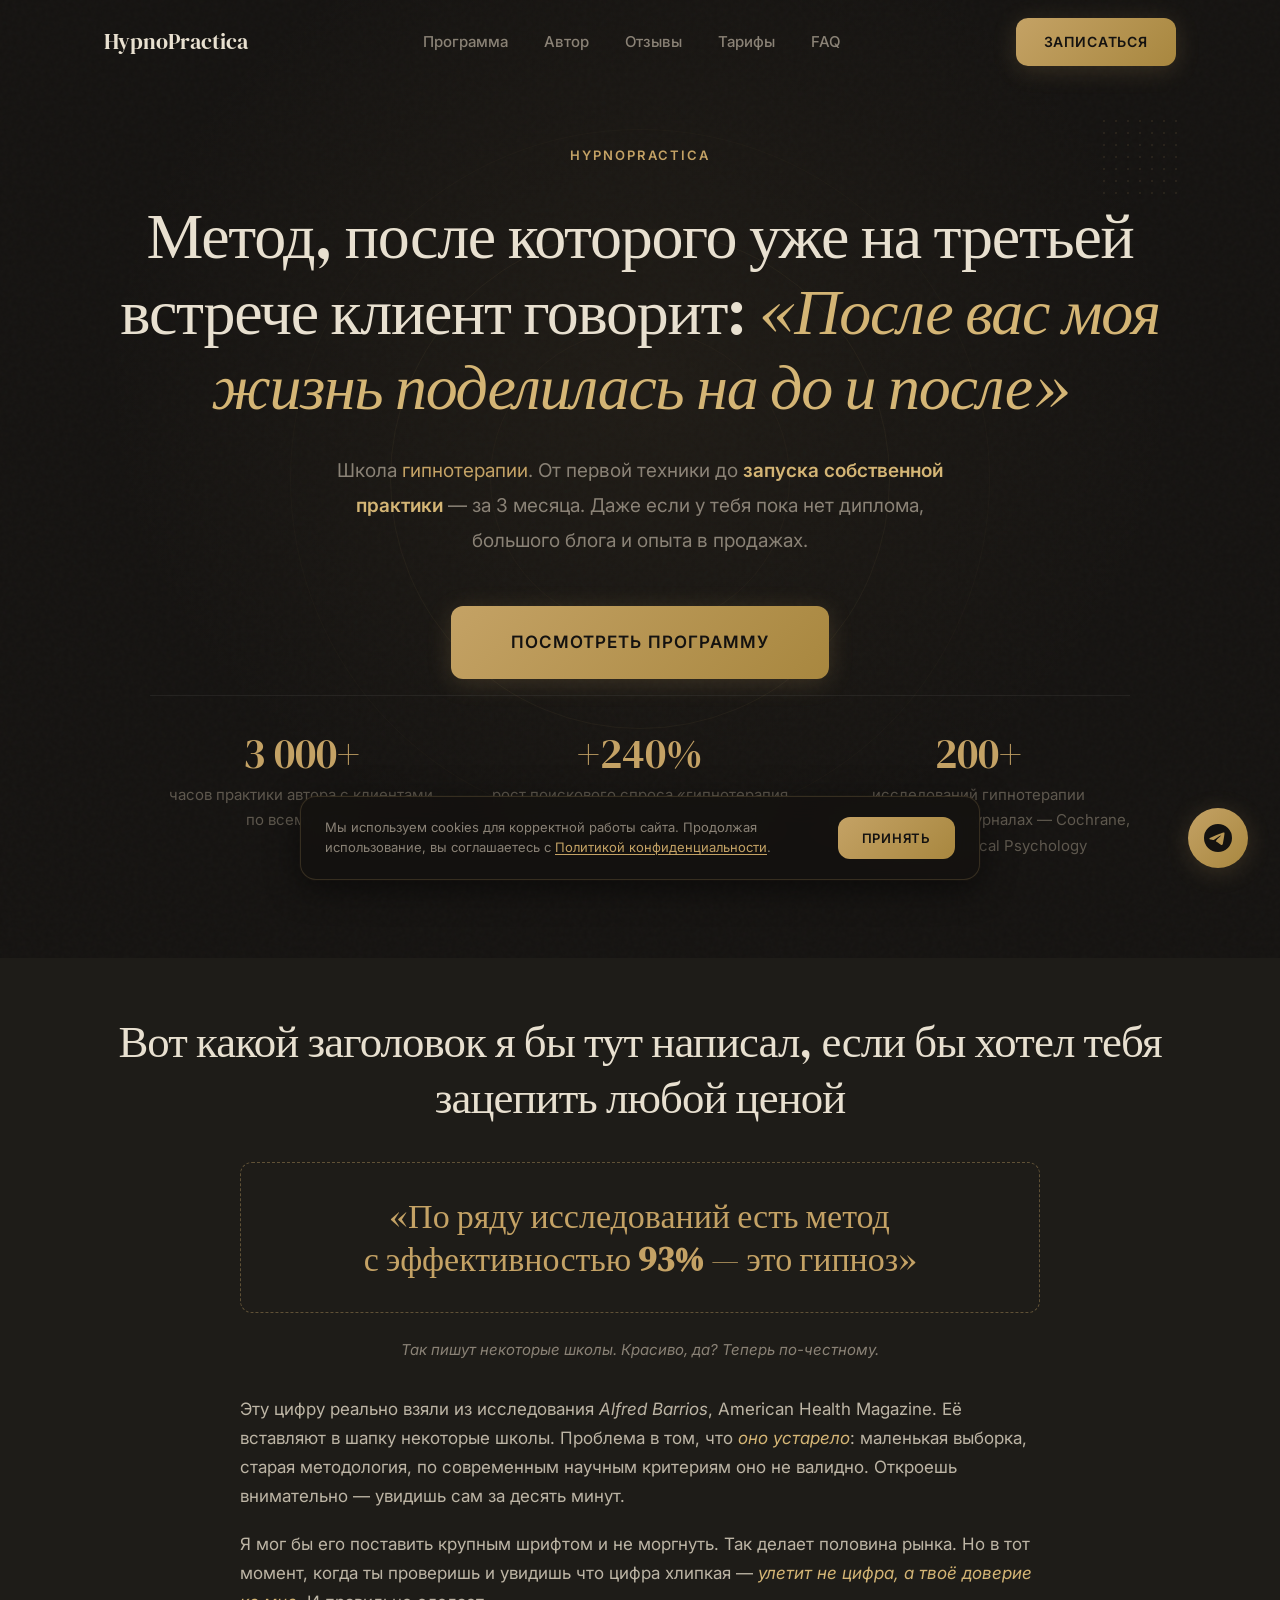
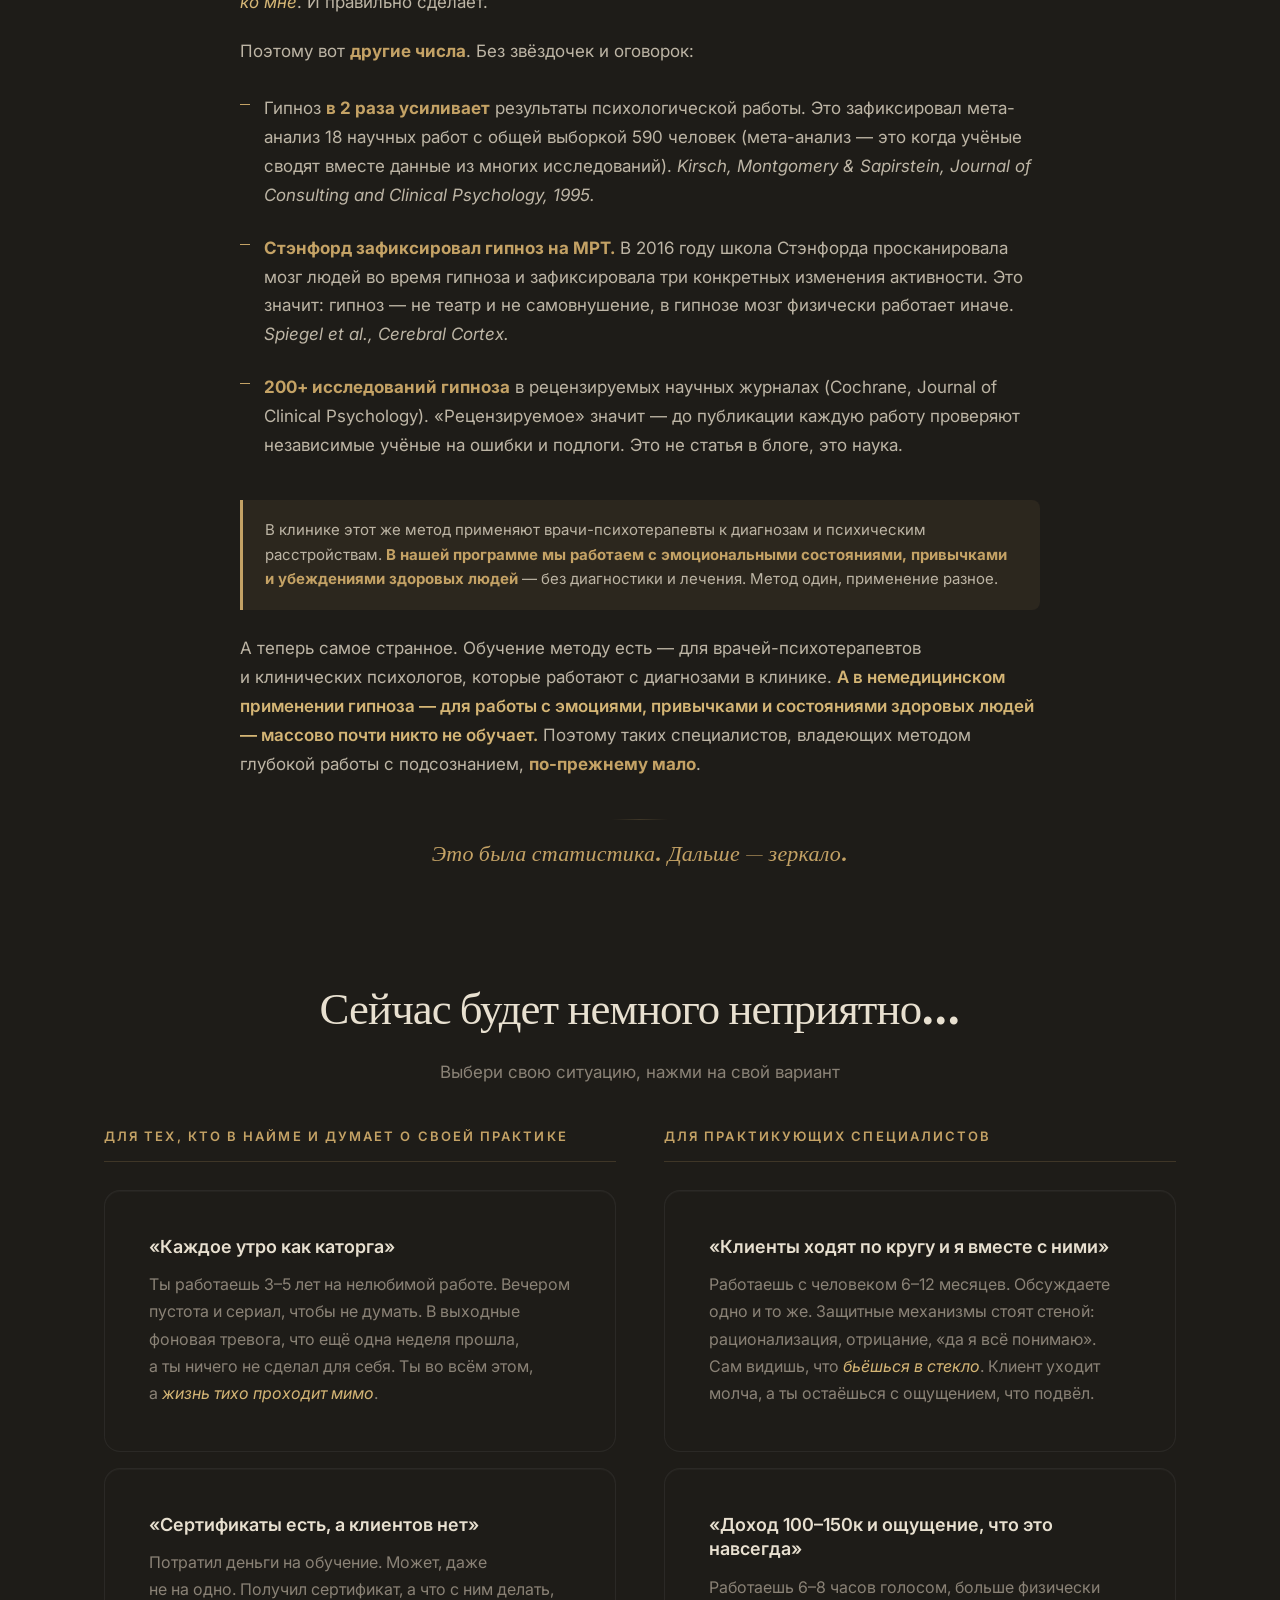
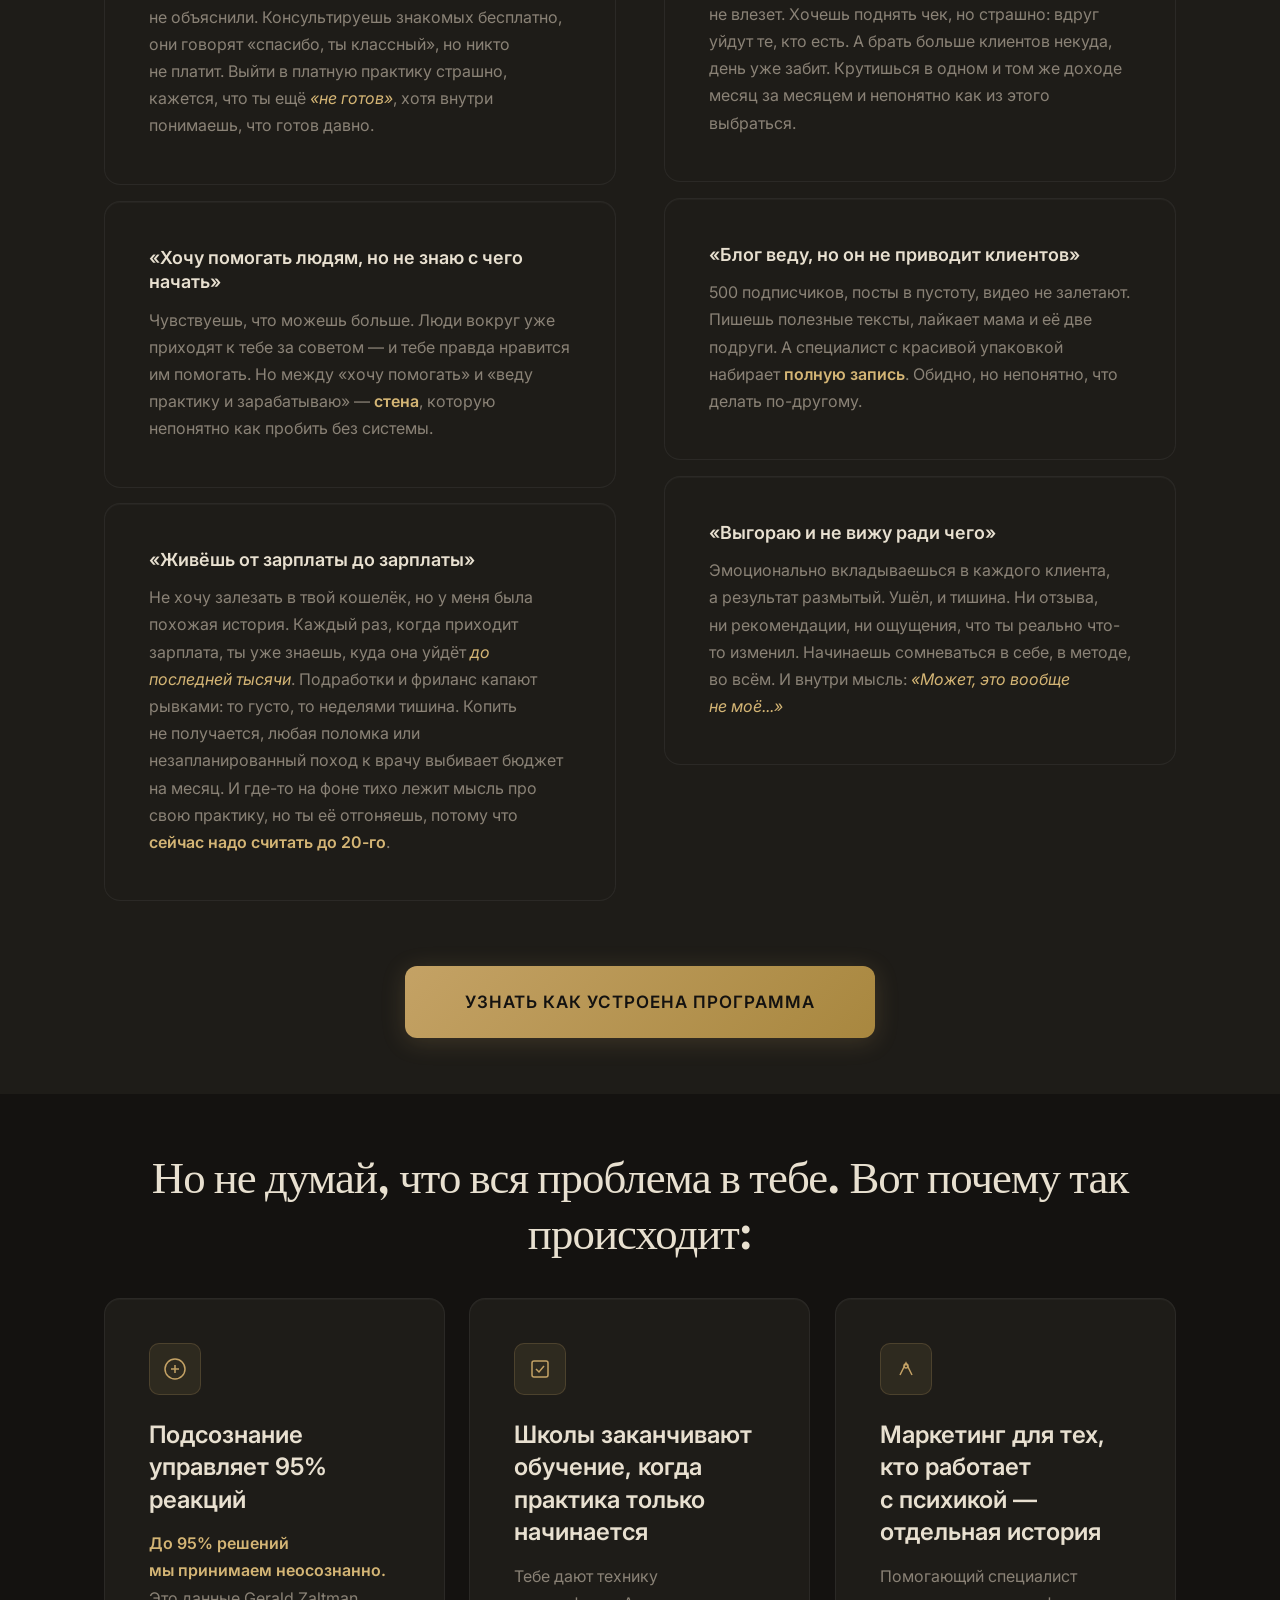
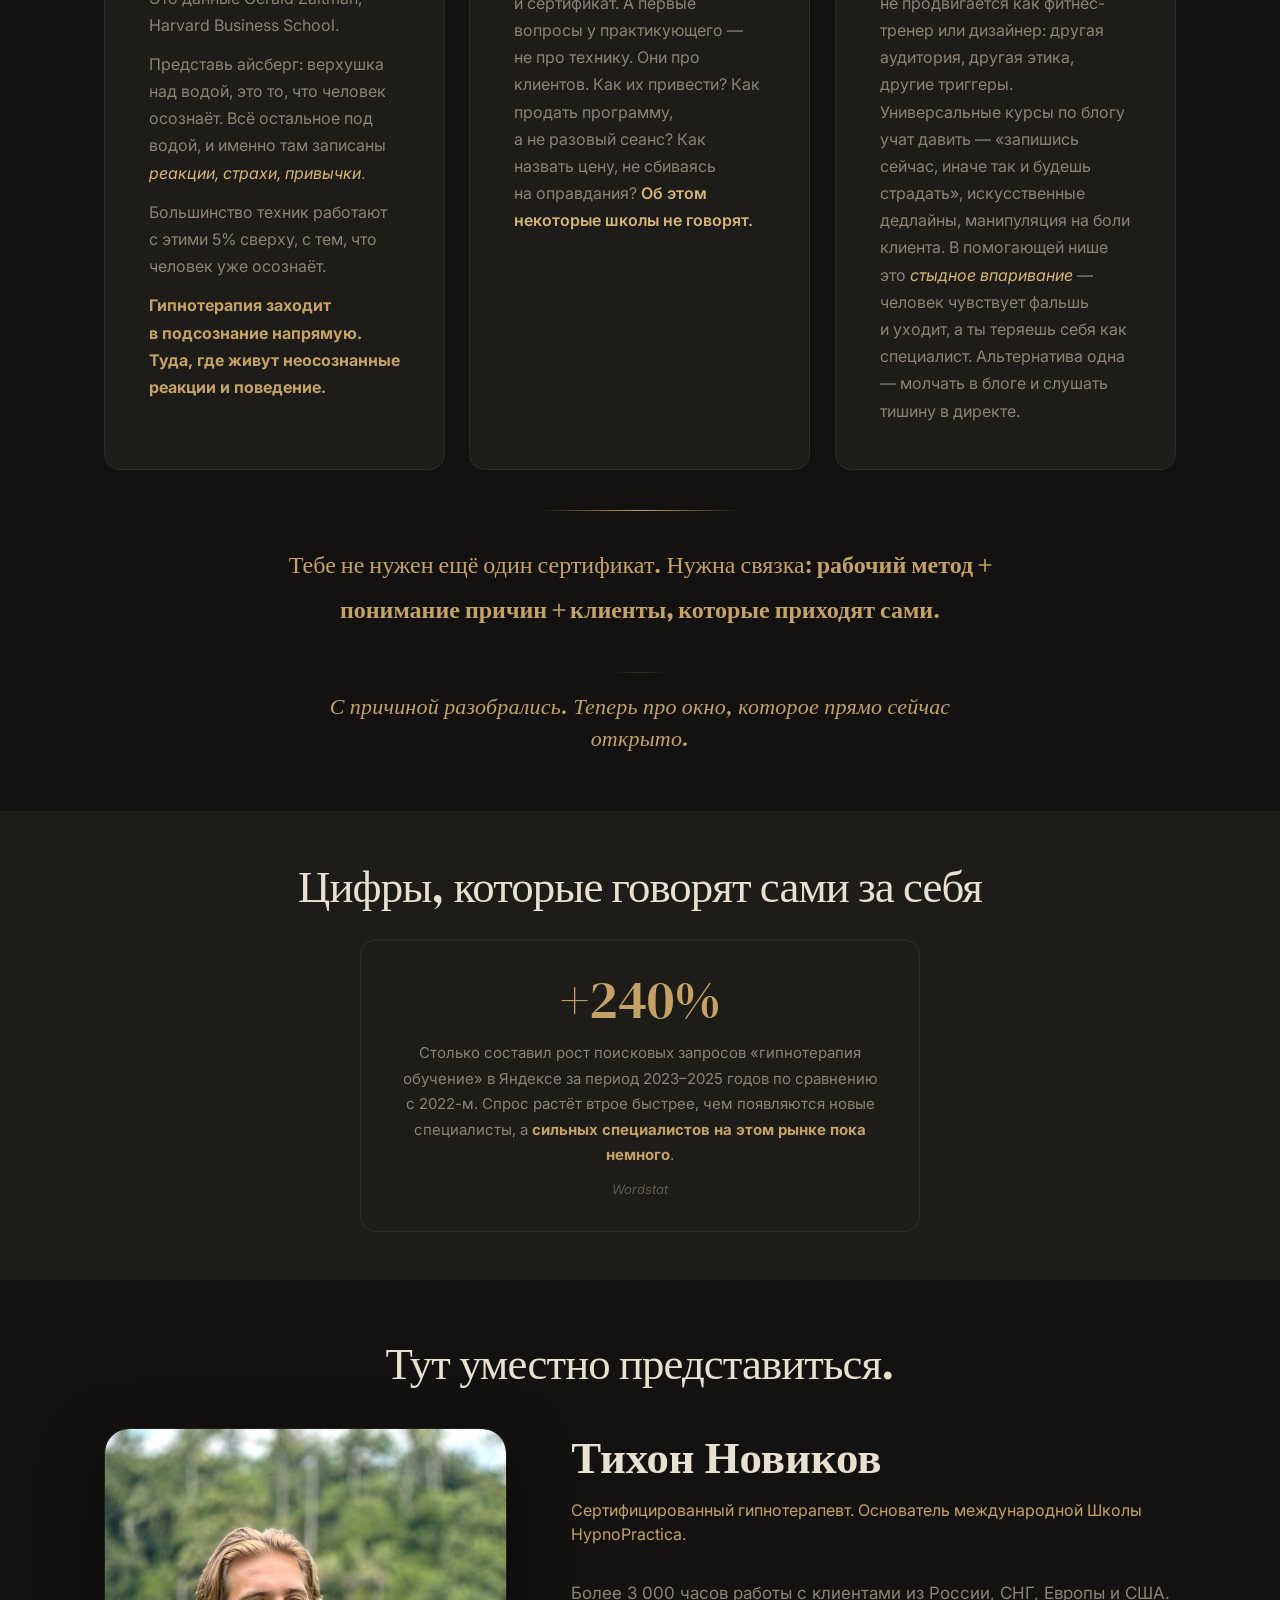
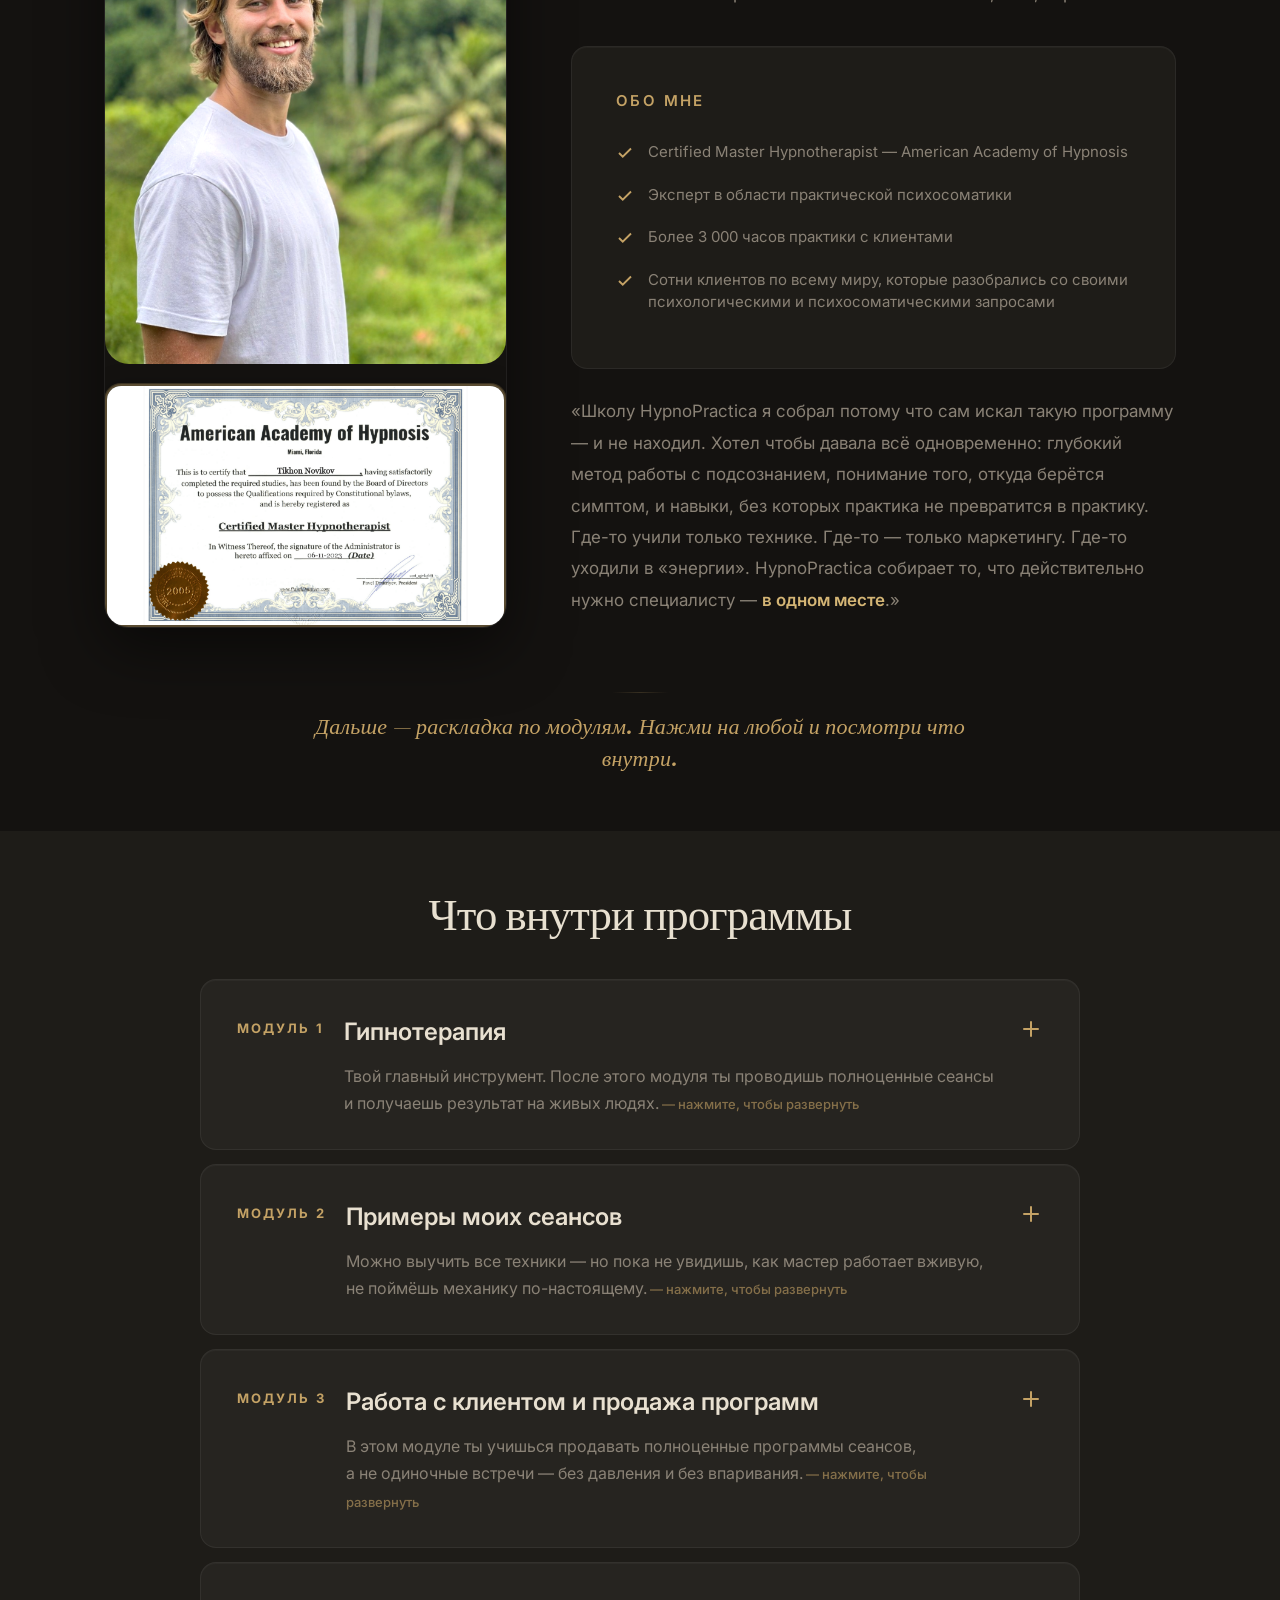
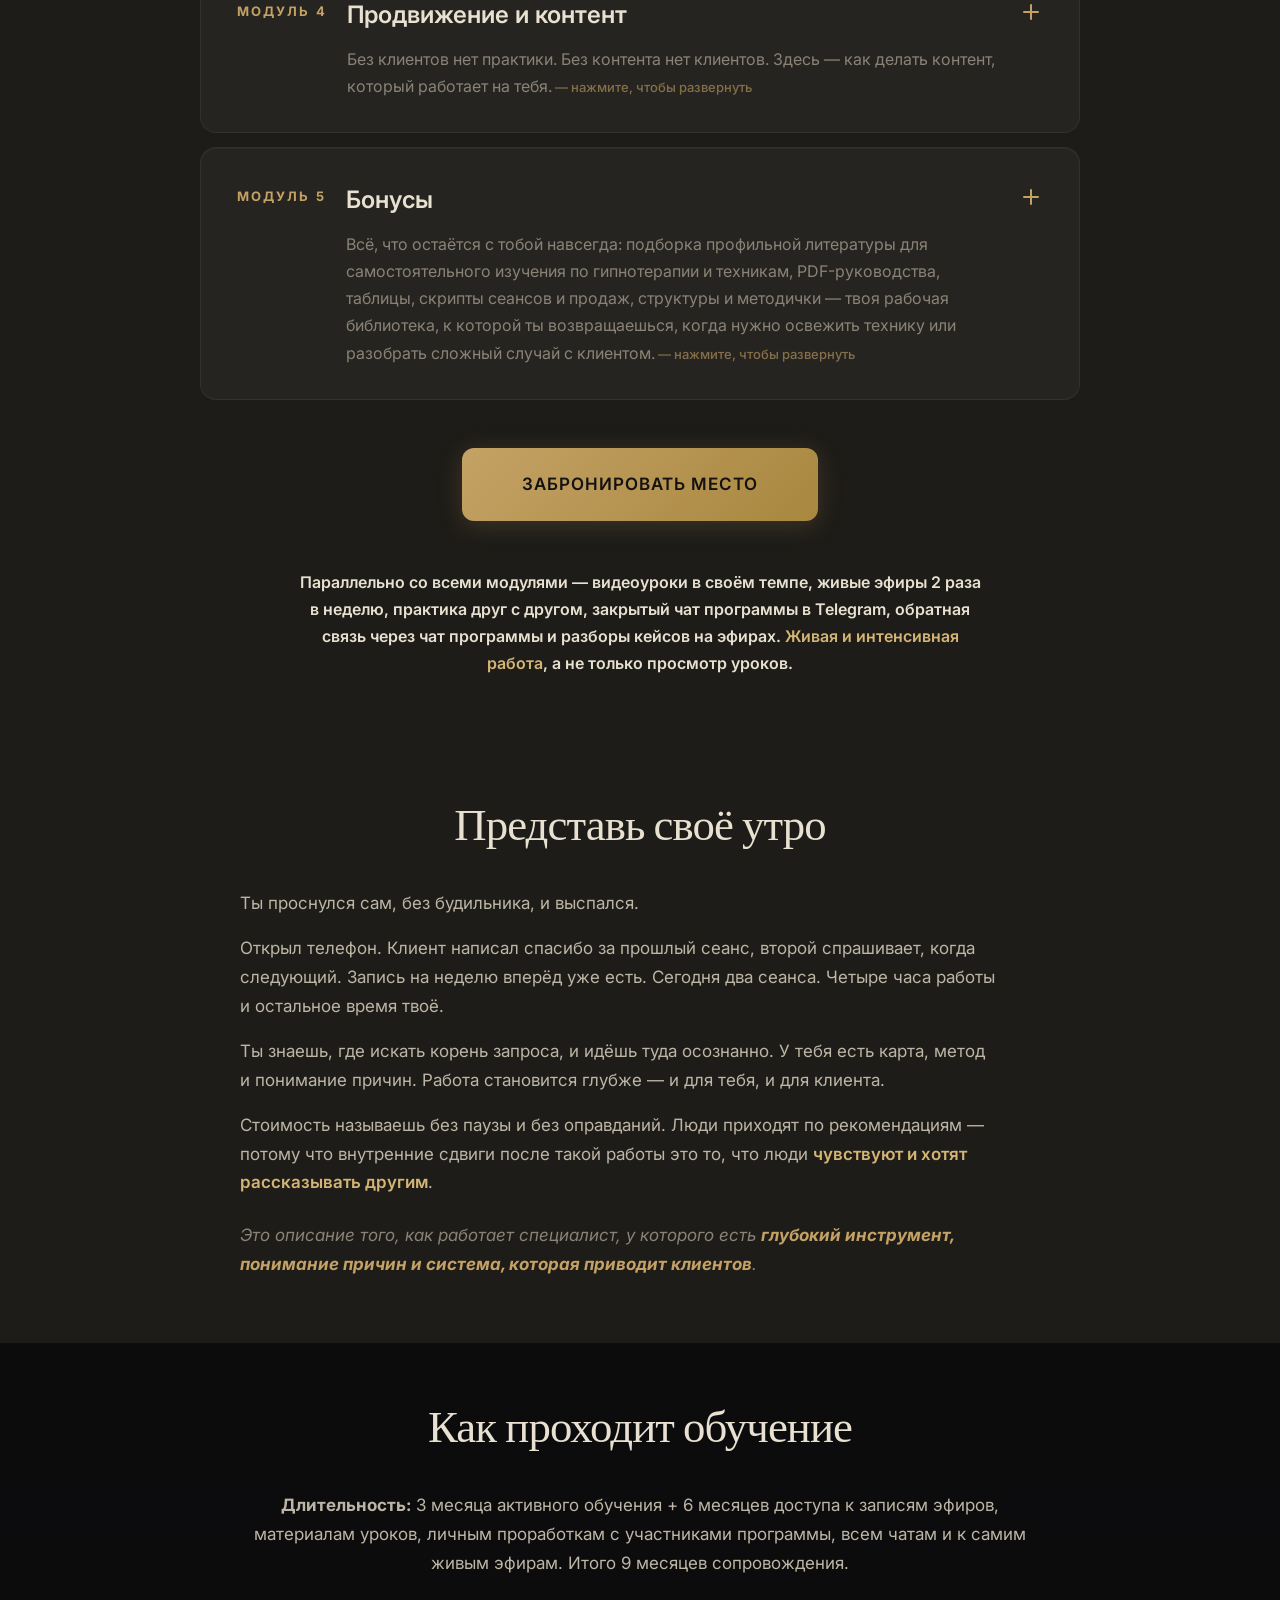
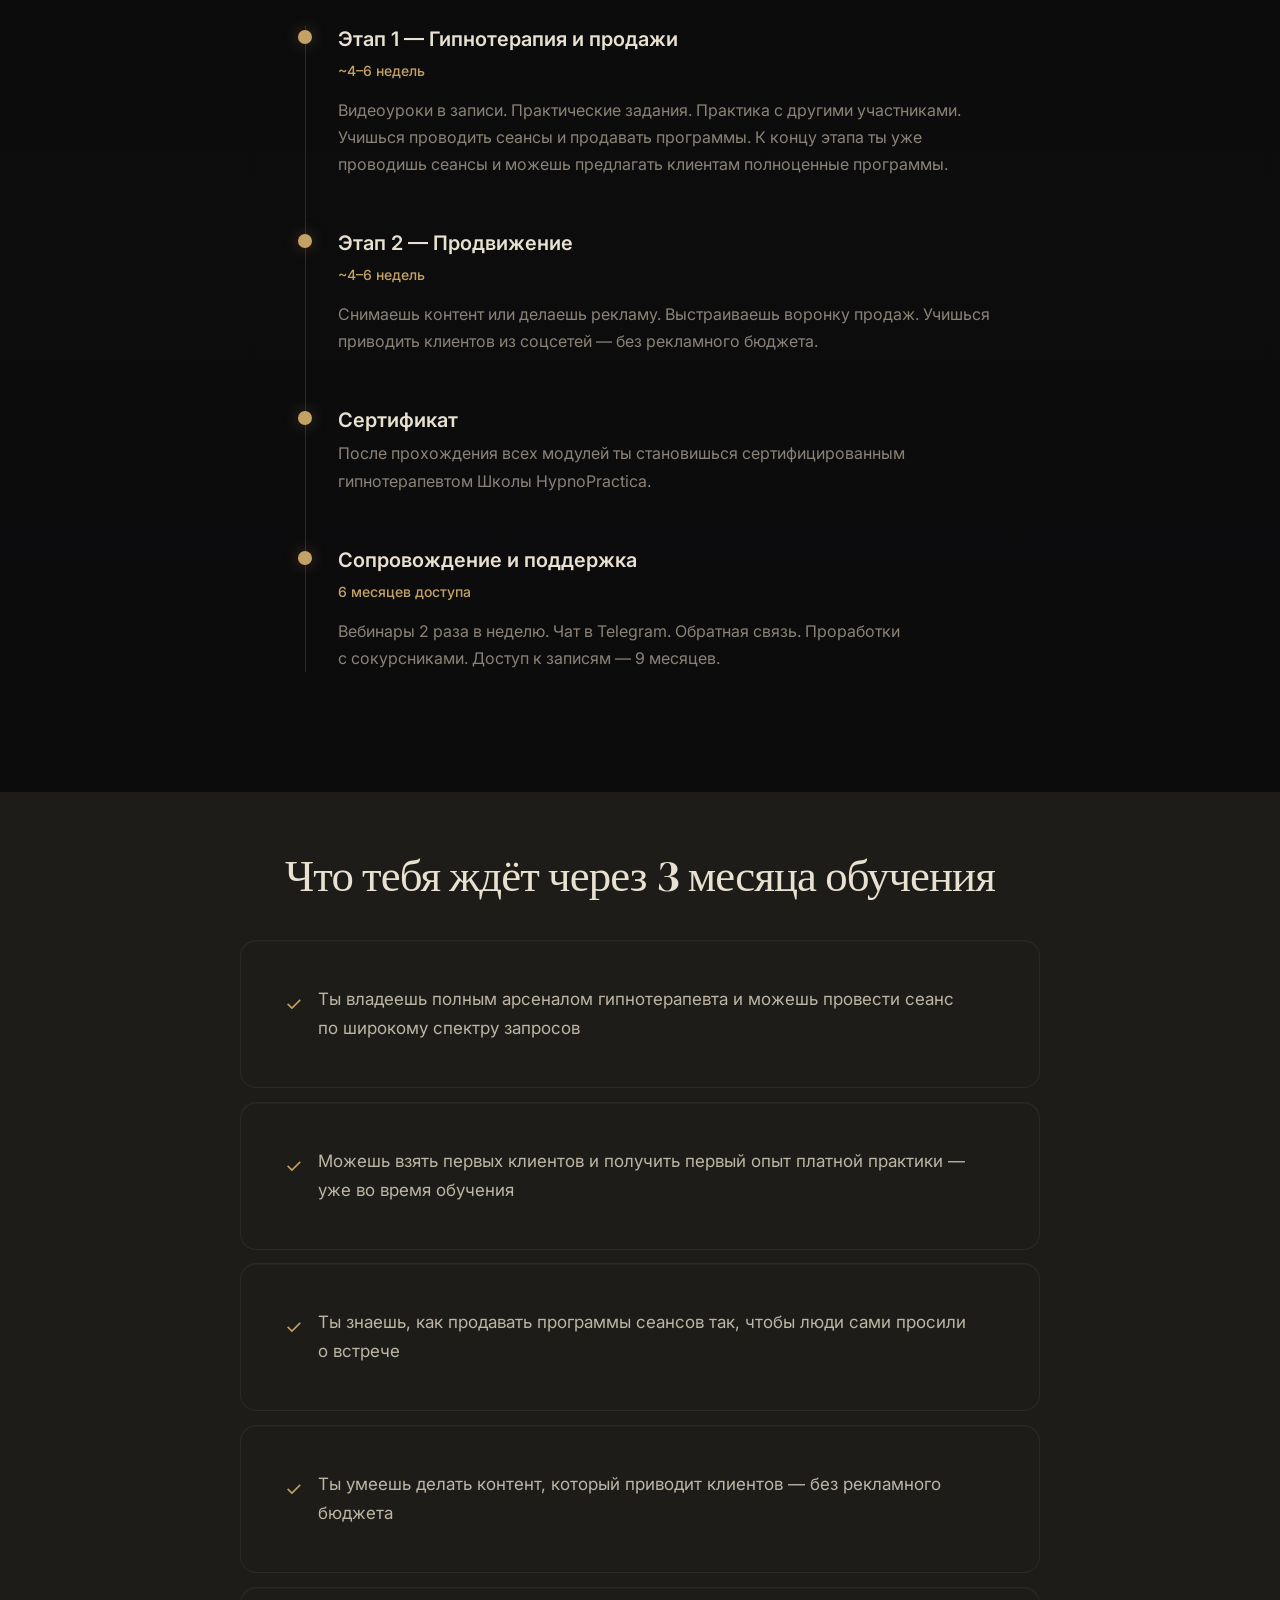
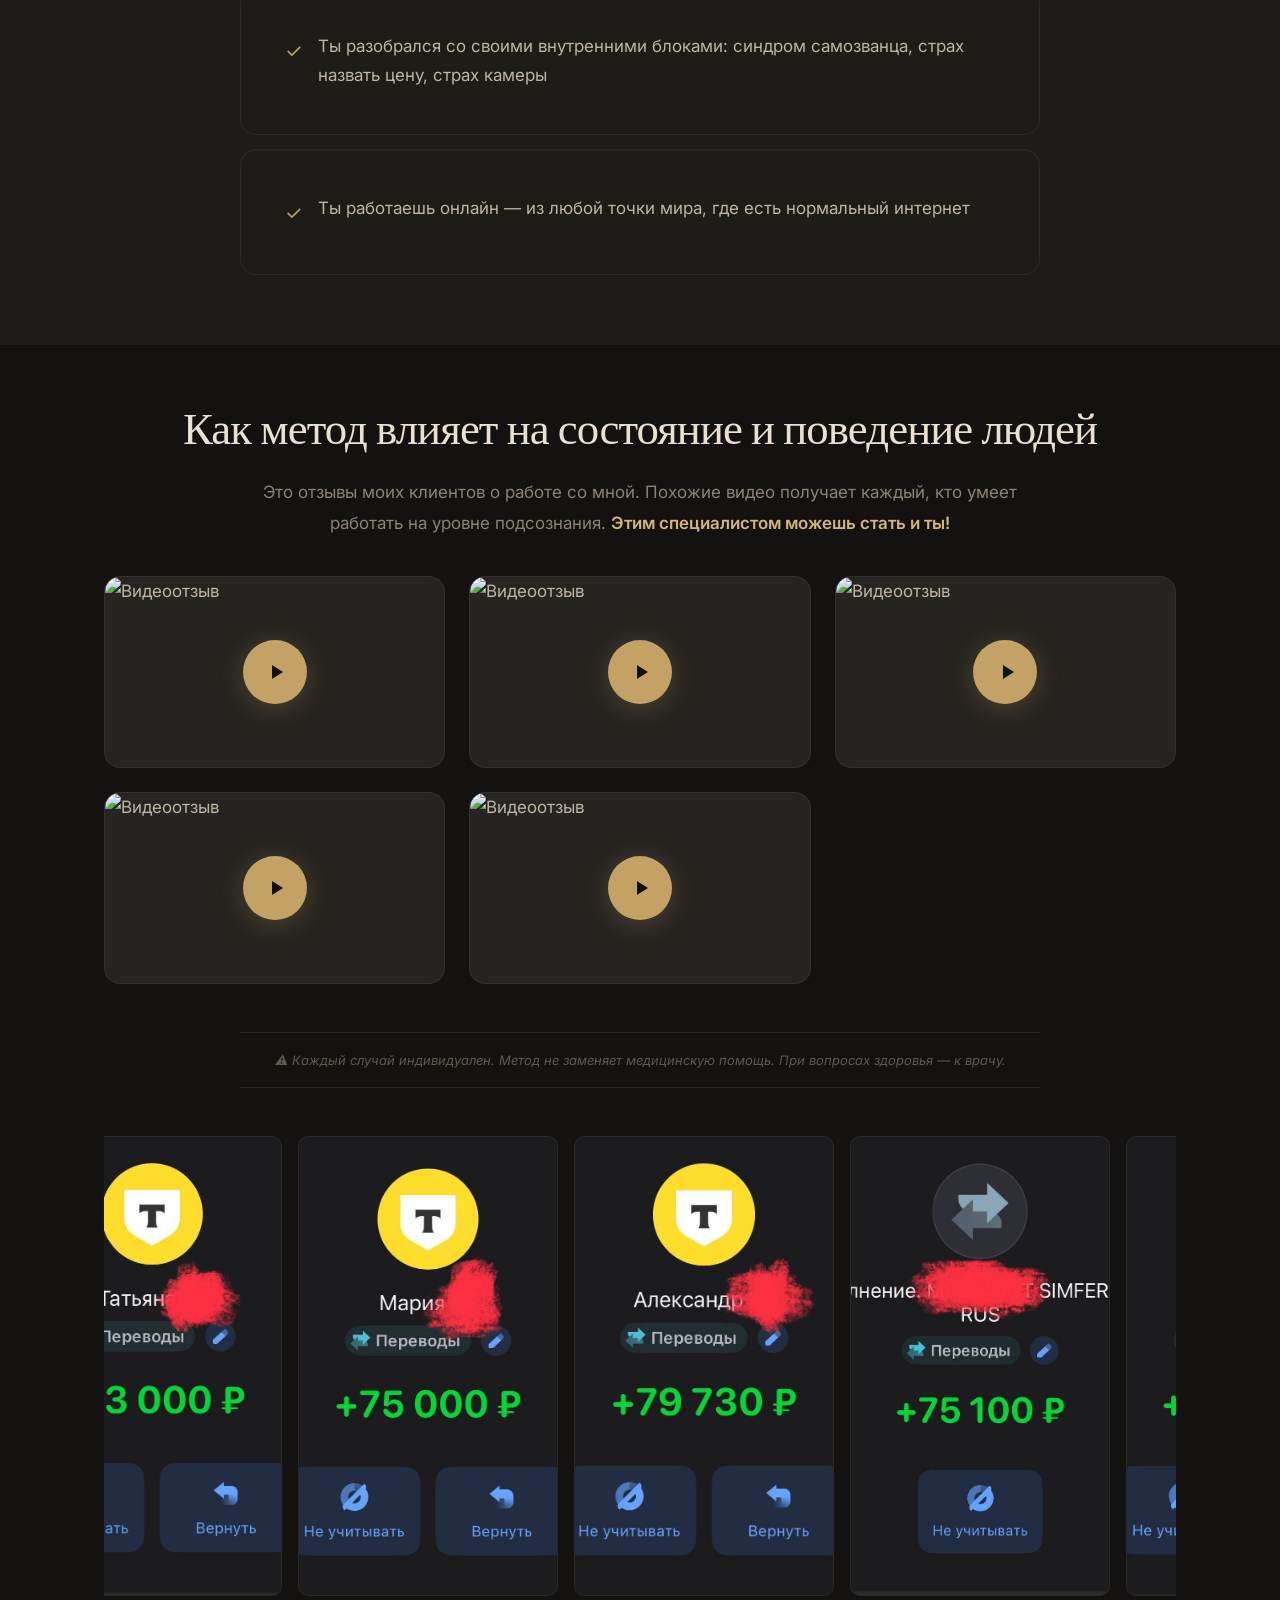
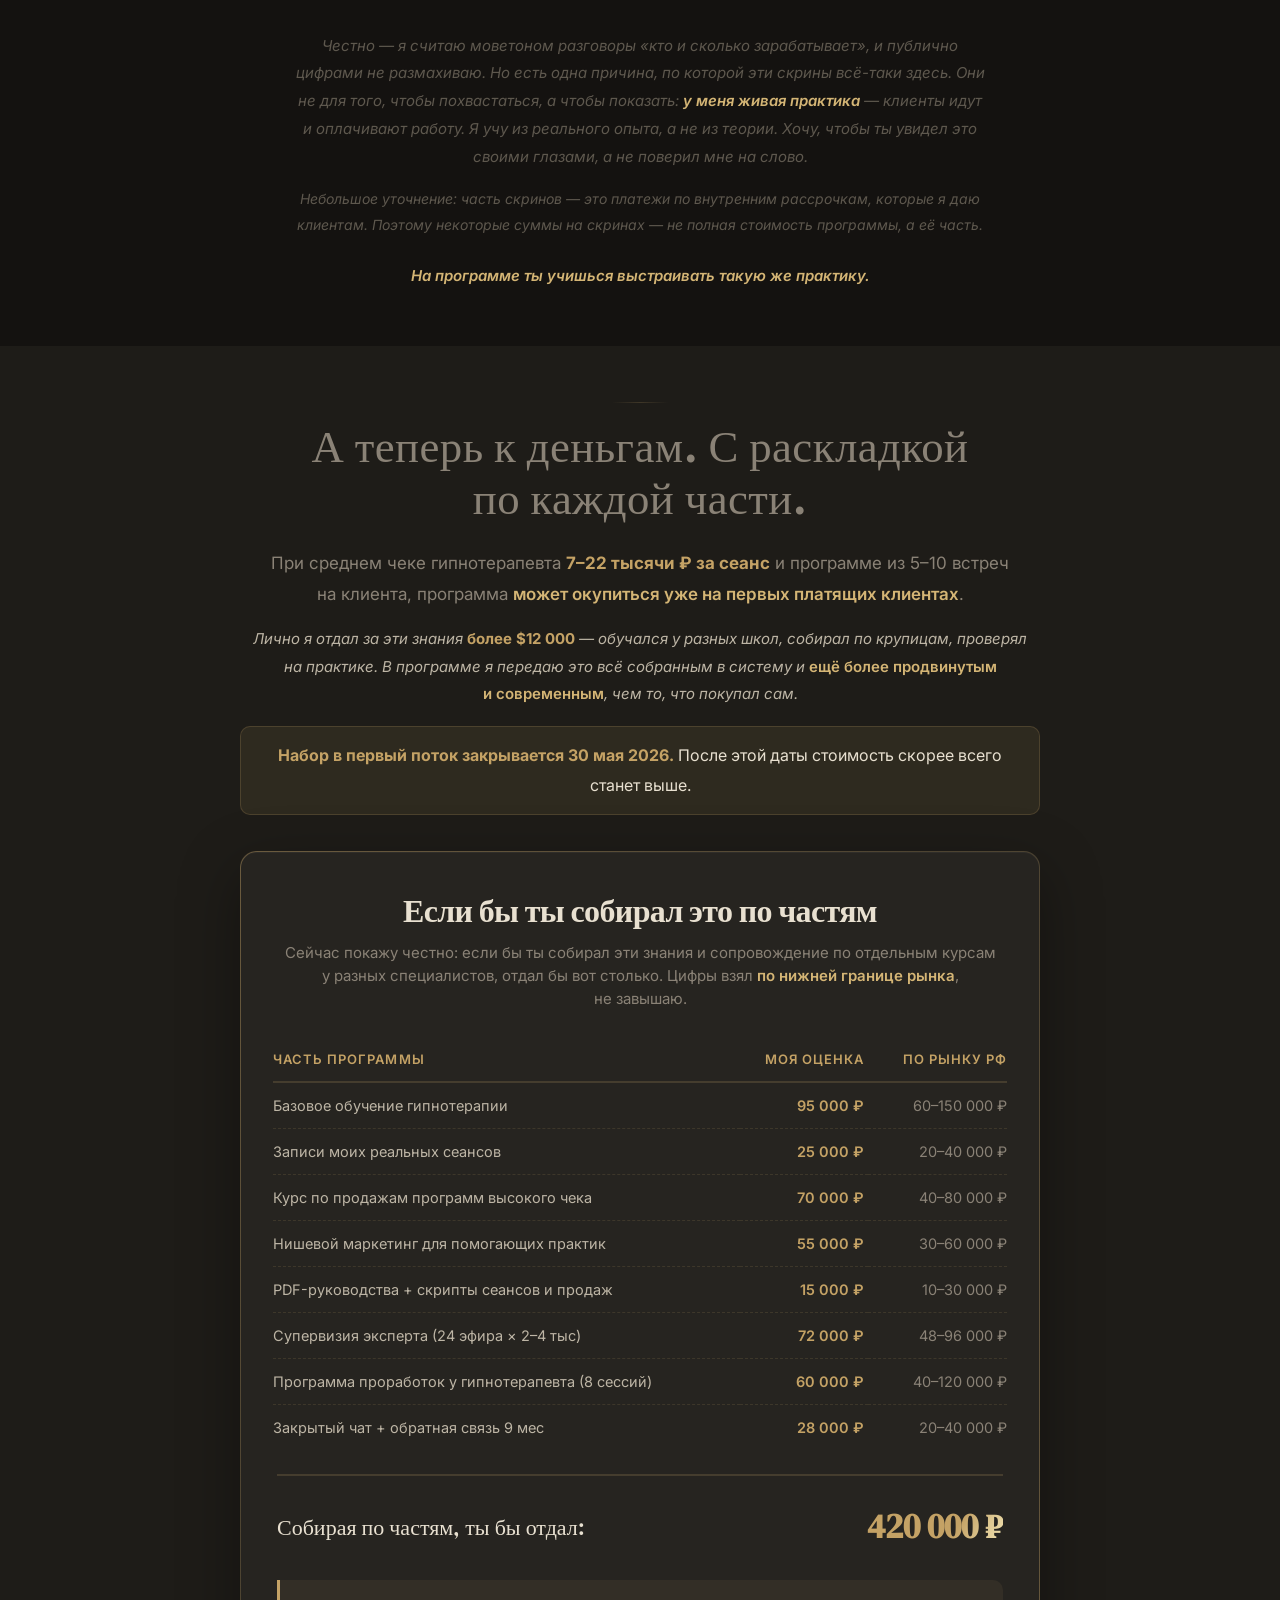
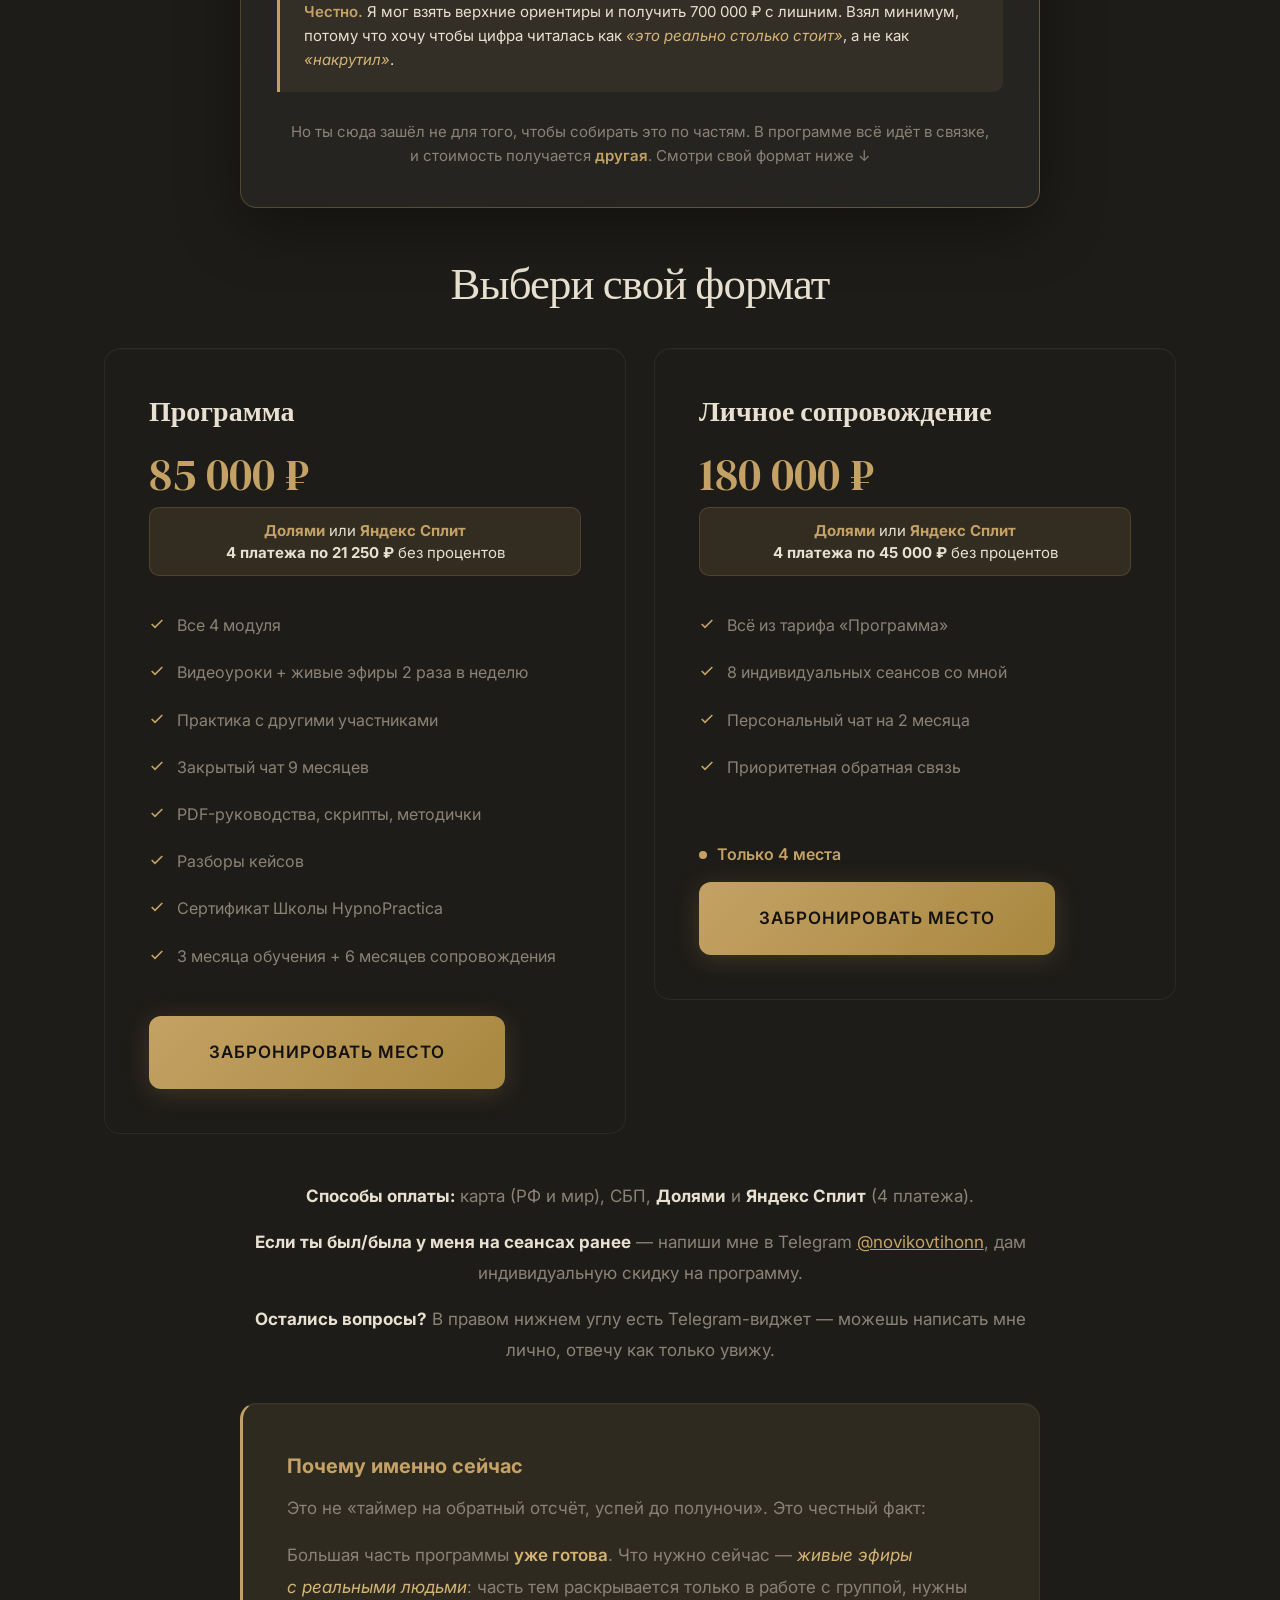
==== commit 6fd2edee: "science-block: уточнить заключительный абзац — обучение есть для клиники, нет для немедицинского кон" ====
--- a/index.html
+++ b/index.html
@@ -102,7 +102,7 @@
       <div style="margin-top:28px;padding:18px 22px;background:rgba(196,162,101,0.08);border-left:3px solid var(--color-gold);border-radius:0 8px 8px 0">
         <p style="color:var(--color-text-body);font-size:15px;line-height:1.65;margin:0">В&nbsp;клинике этот&nbsp;же метод применяют врачи-психотерапевты к&nbsp;диагнозам и&nbsp;психическим расстройствам. <strong class="gold">В&nbsp;нашей программе мы&nbsp;работаем с&nbsp;эмоциональными состояниями, привычками и&nbsp;убеждениями здоровых людей</strong> — без диагностики и&nbsp;лечения. Метод один, применение разное.</p>
       </div>
-      <p style="margin-top:24px">А&nbsp;теперь самое странное. Несмотря на&nbsp;всё это, <strong class="accent">массового обучения гипнотерапии нет</strong> — только точечные специализированные программы. Поэтому специалистов, владеющих методом глубокой работы с&nbsp;подсознанием, <strong class="gold">по-прежнему мало</strong>.</p>
+      <p style="margin-top:24px">А&nbsp;теперь самое странное. Обучение методу есть — для врачей-психотерапевтов и&nbsp;клинических психологов, которые работают с&nbsp;диагнозами в&nbsp;клинике. <strong class="accent">А&nbsp;в&nbsp;немедицинском применении гипноза — для работы с&nbsp;эмоциями, привычками и&nbsp;состояниями здоровых людей — массово почти никто не&nbsp;обучает.</strong> Поэтому таких специалистов, владеющих методом глубокой работы с&nbsp;подсознанием, <strong class="gold">по-прежнему мало</strong>.</p>
     </div>
     <p class="section-bridge__text" data-animate="fade-up">Это была статистика. Дальше&nbsp;— зеркало.</p>
   </div>
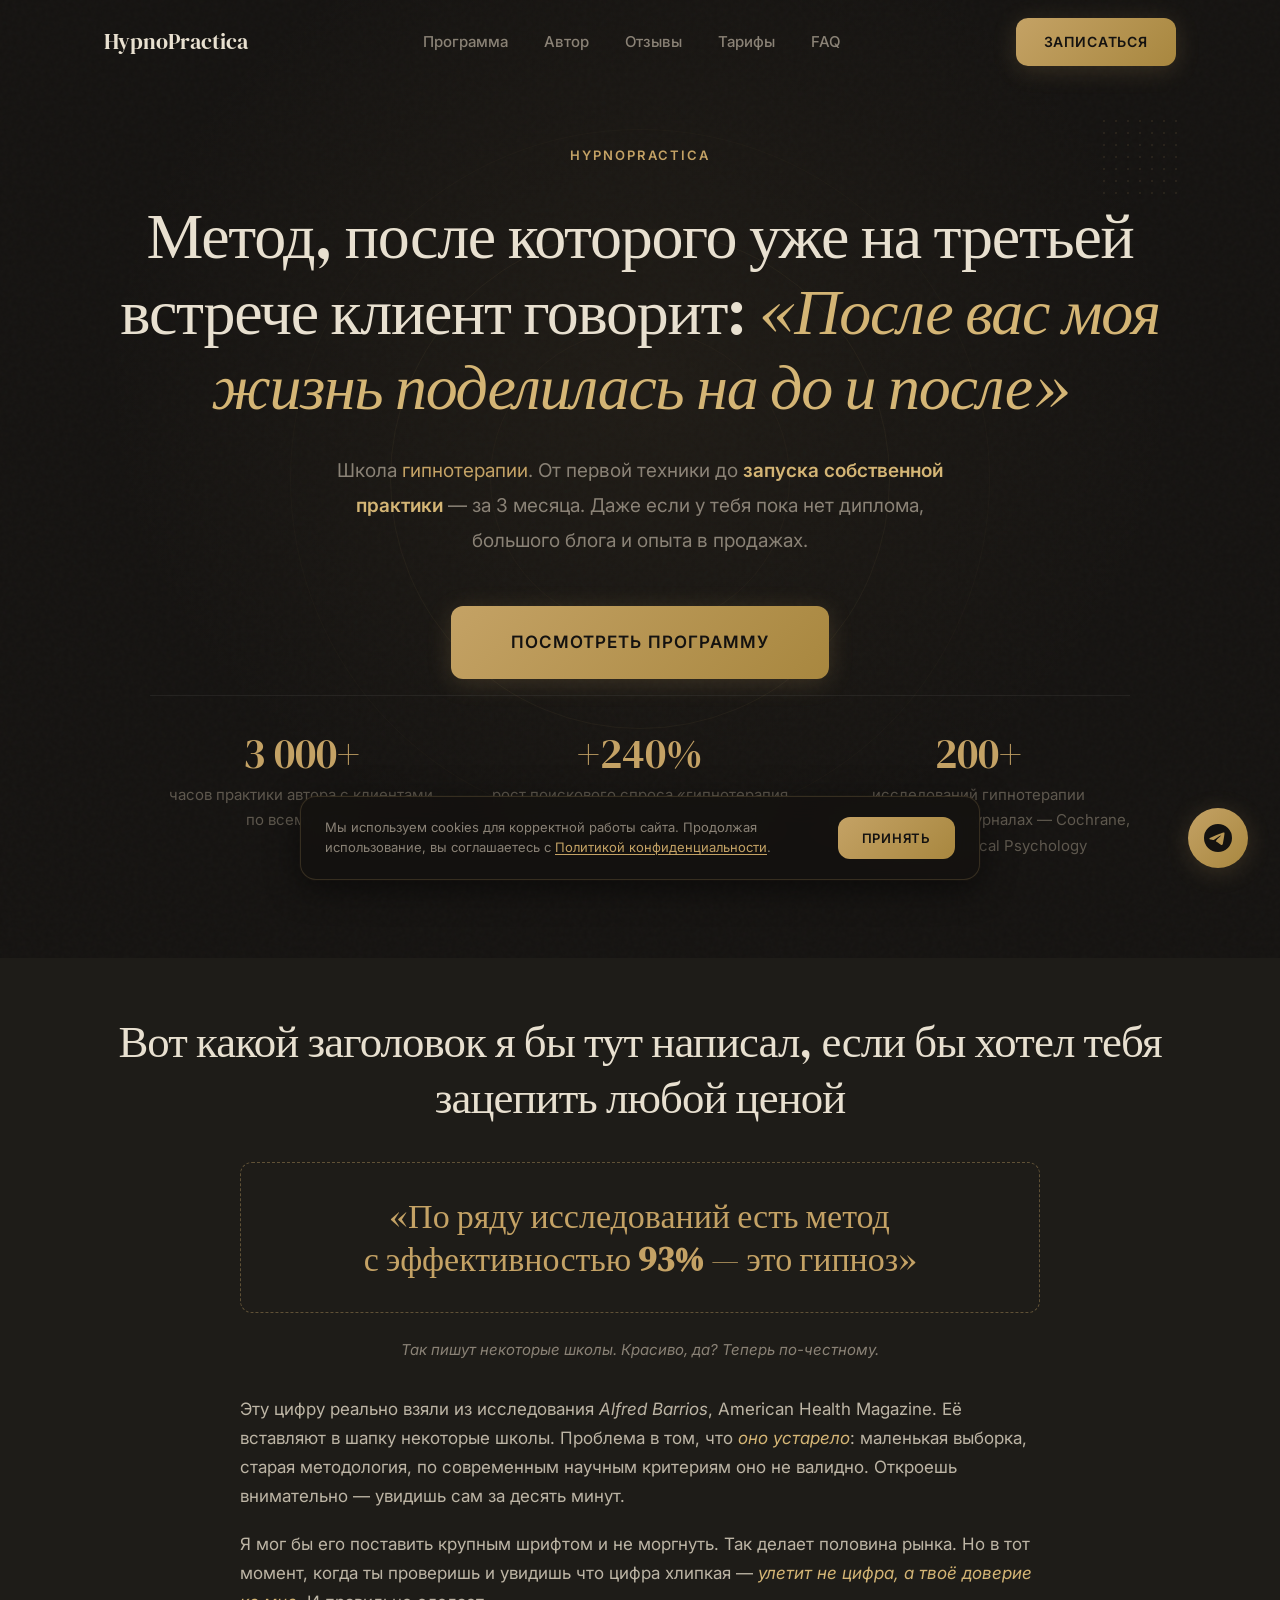
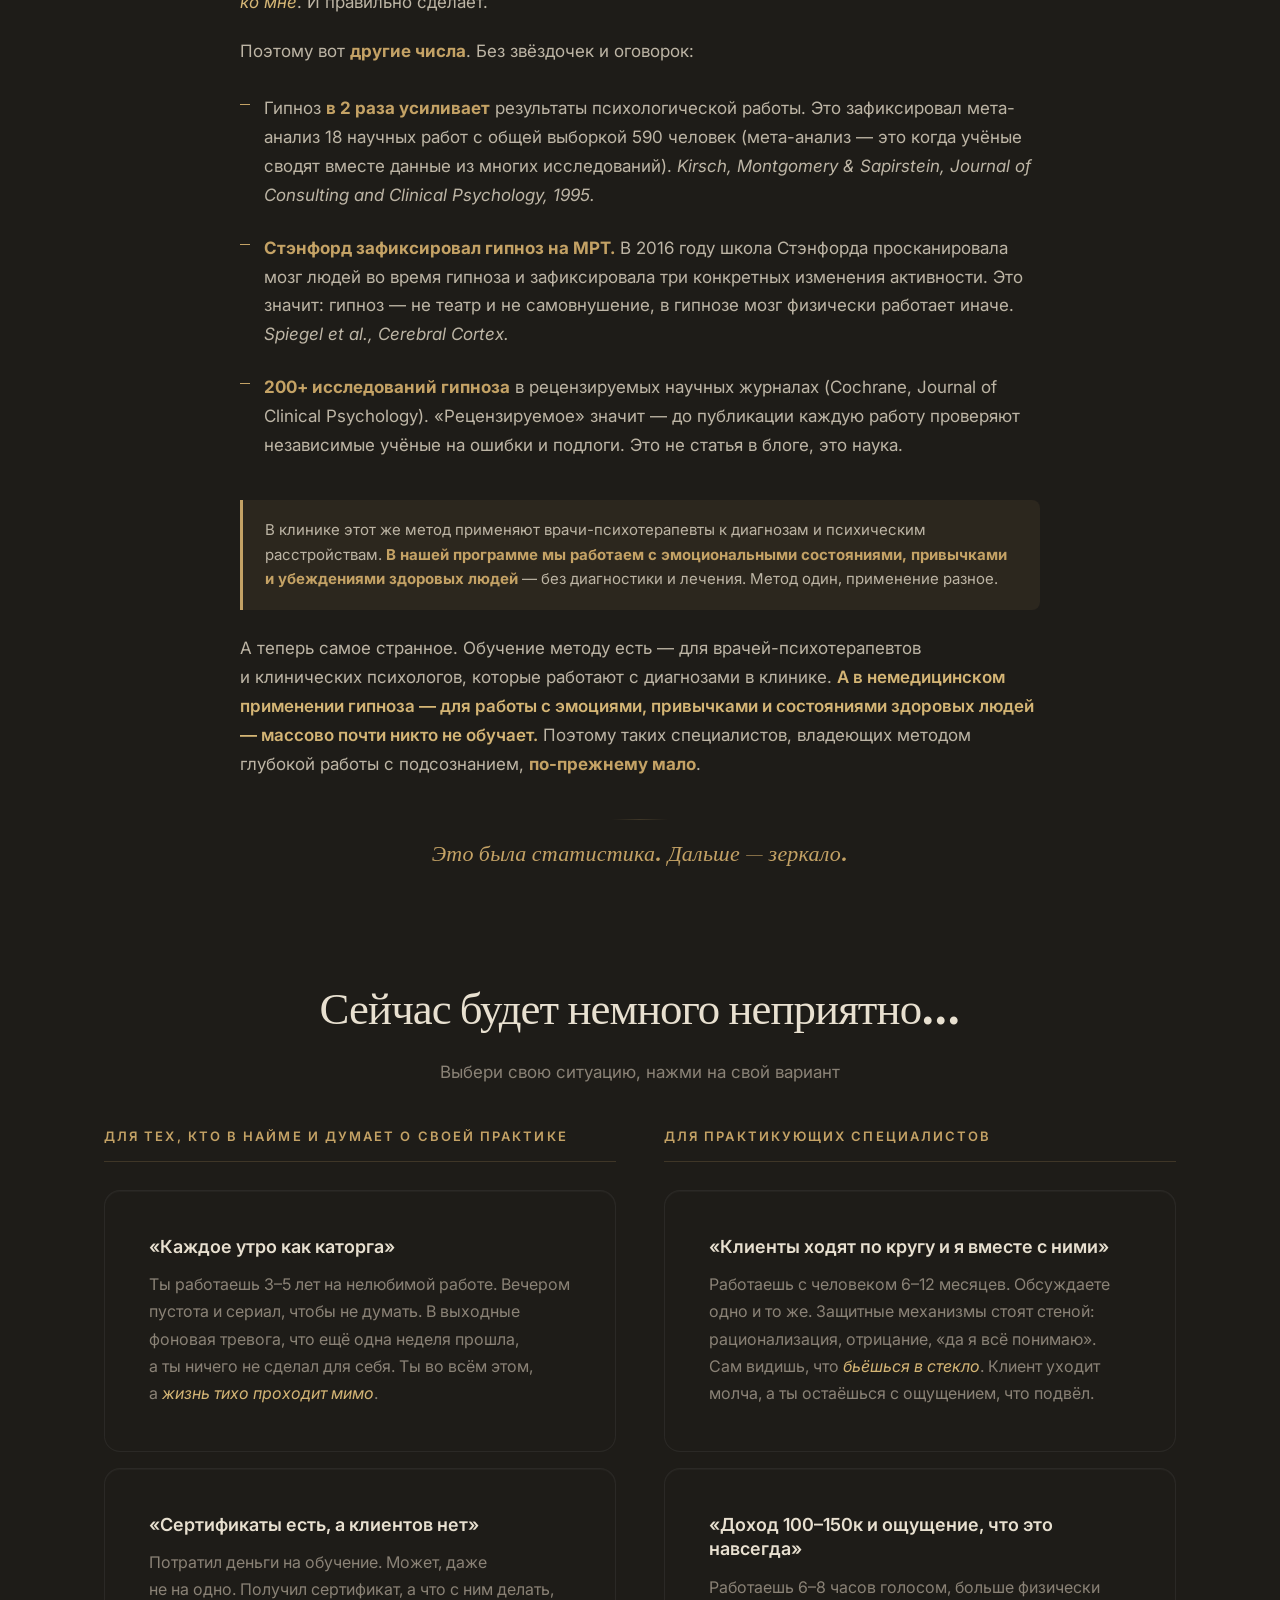
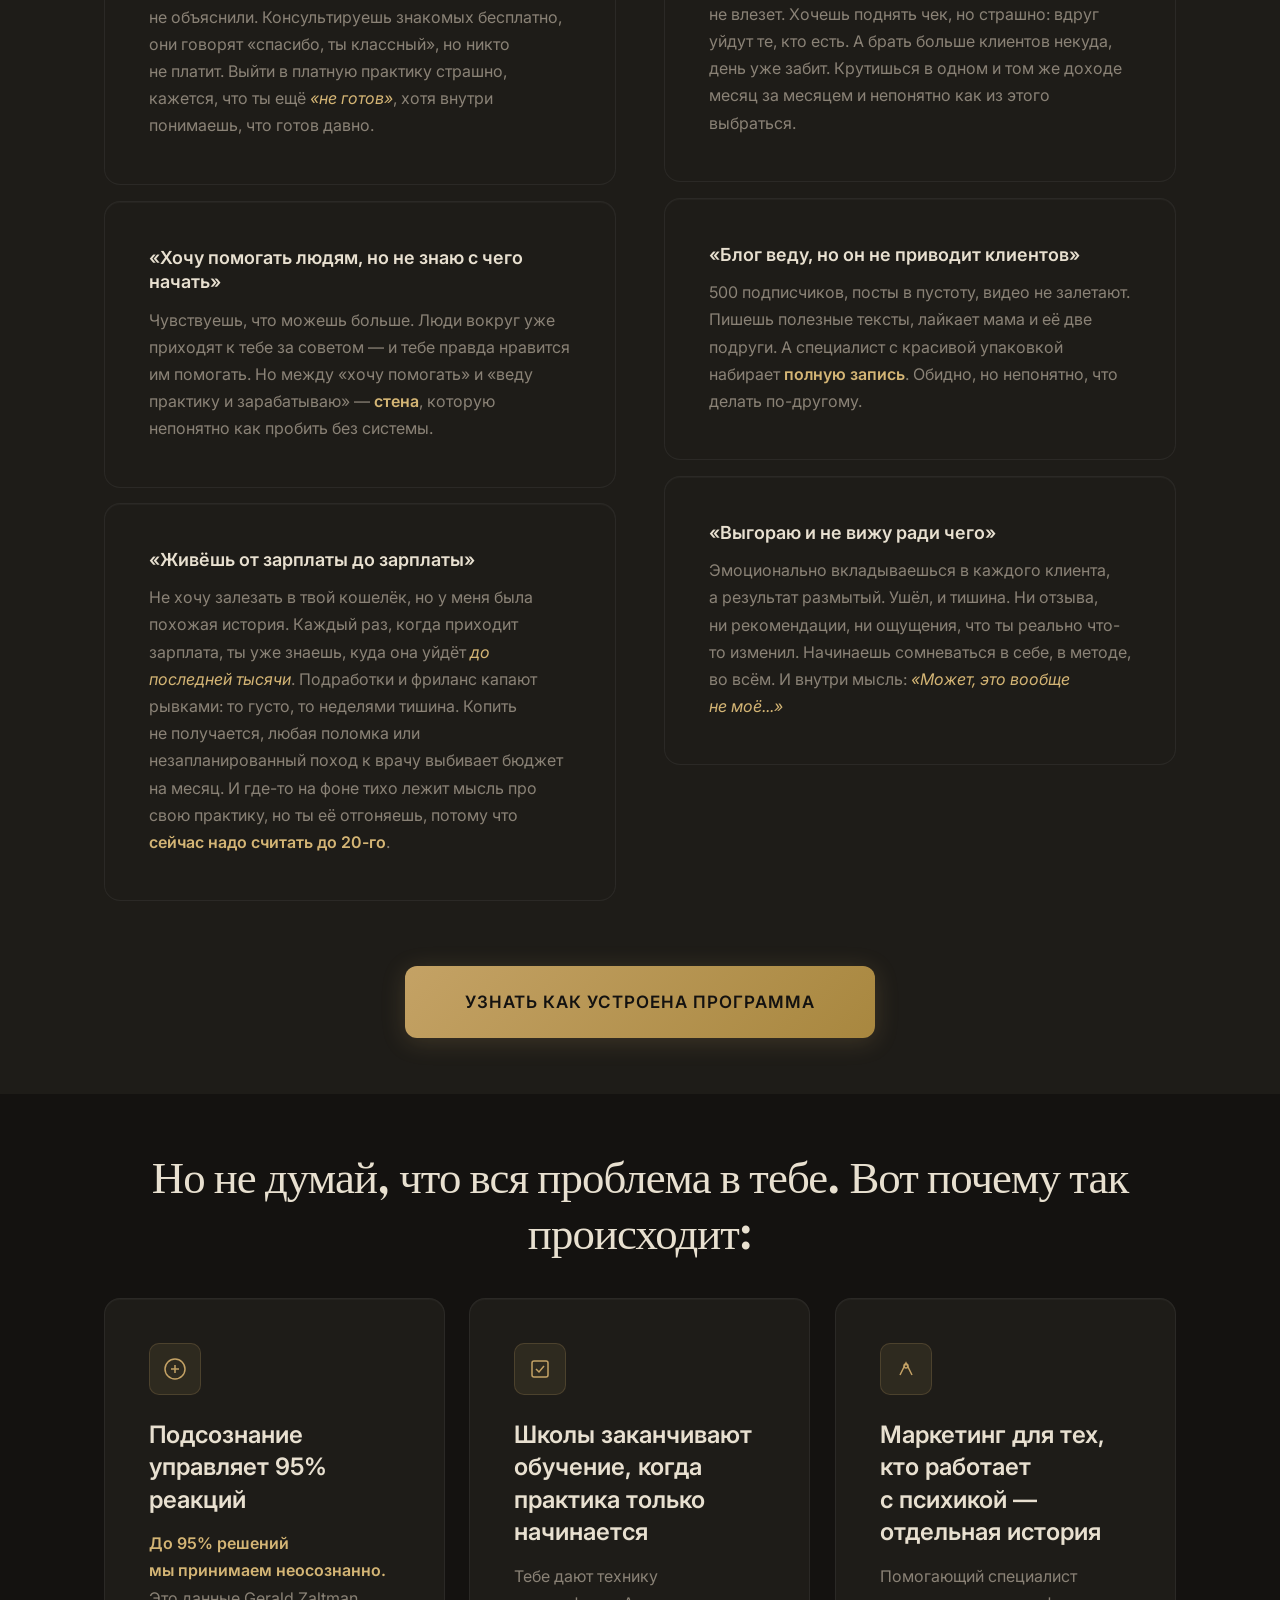
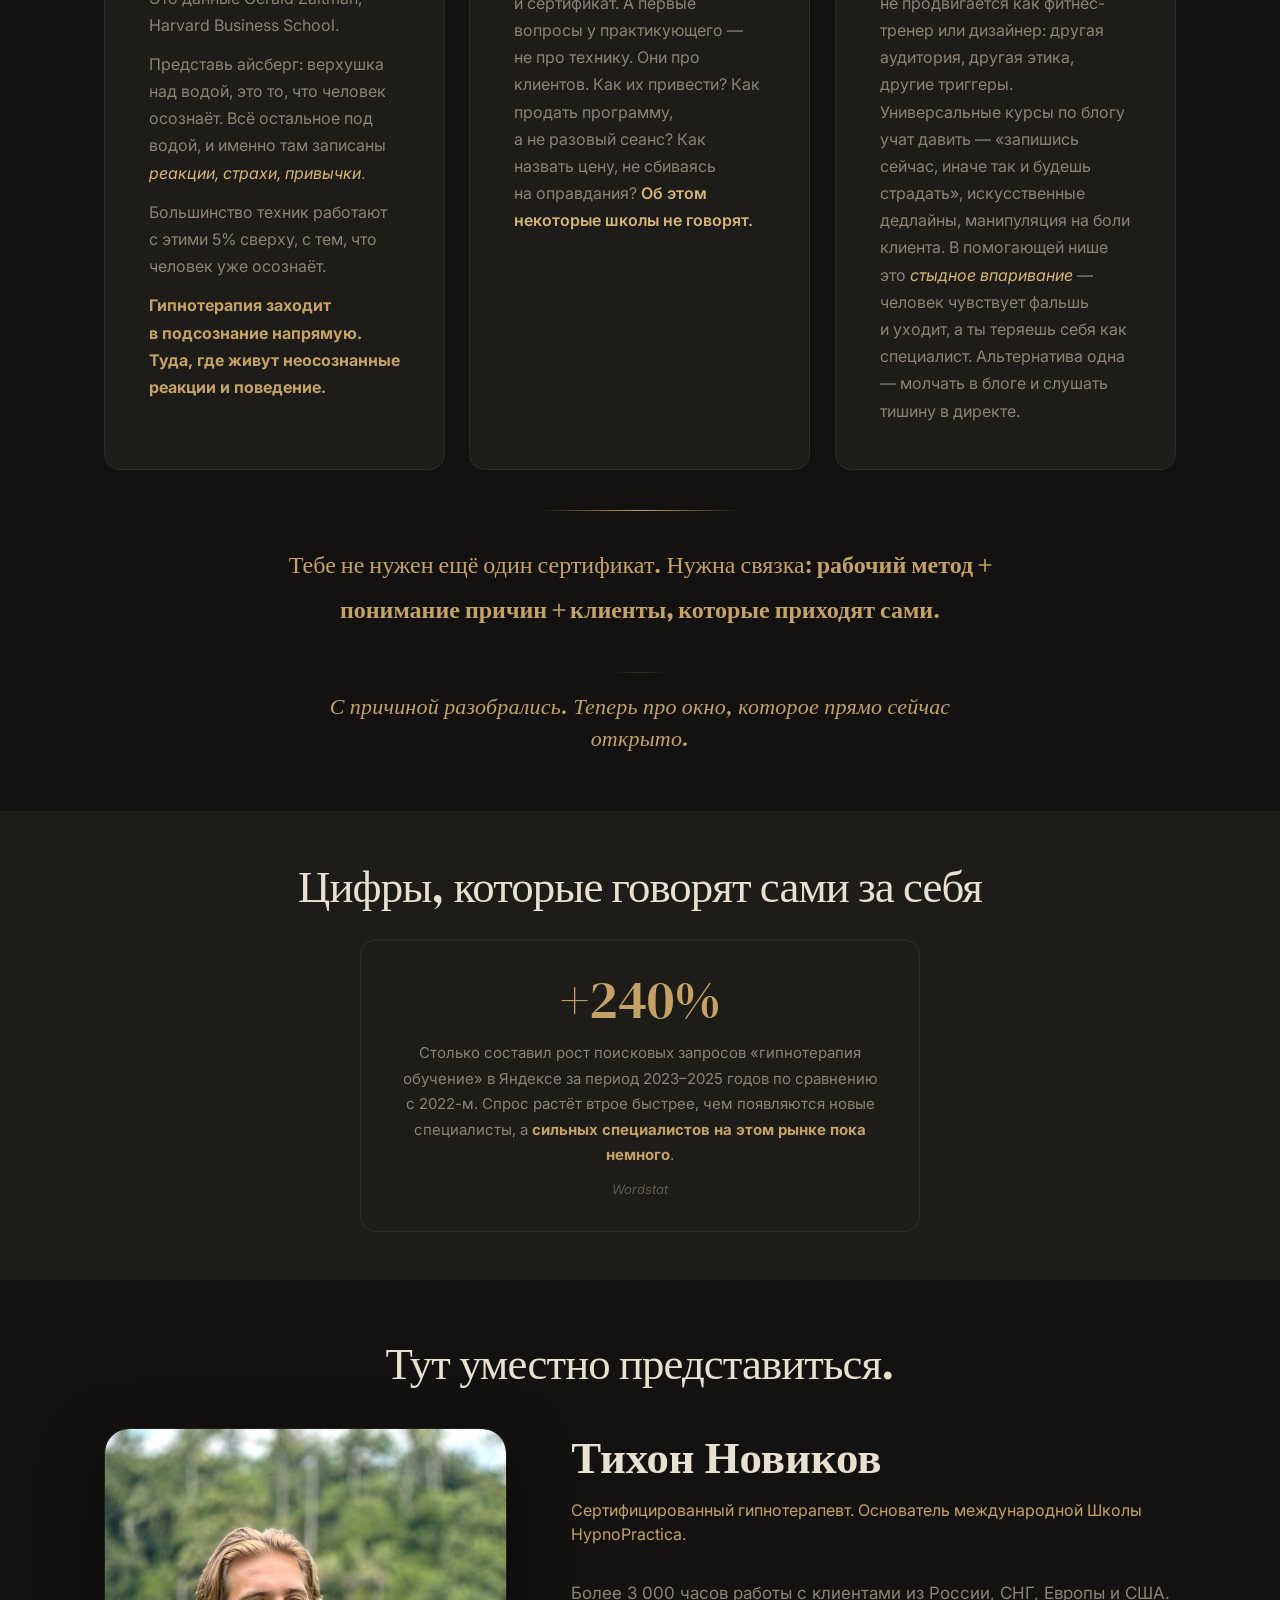
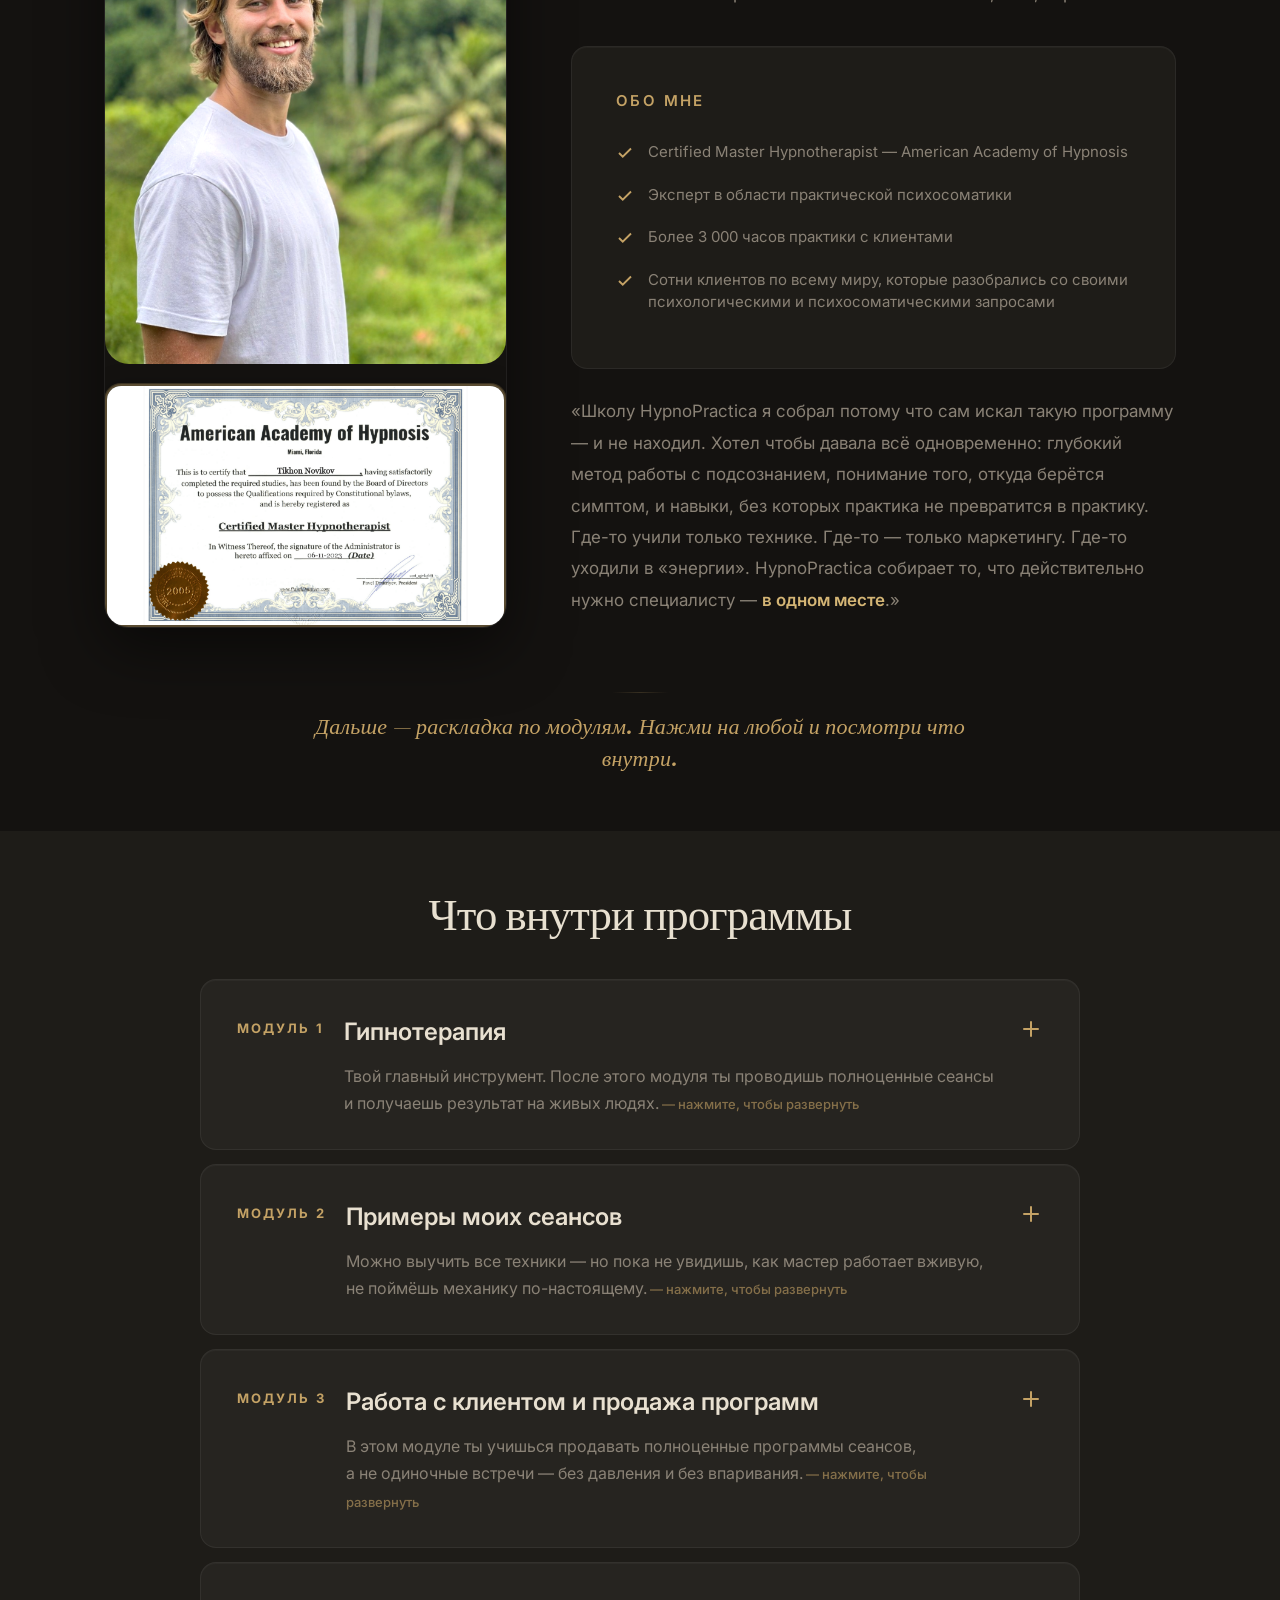
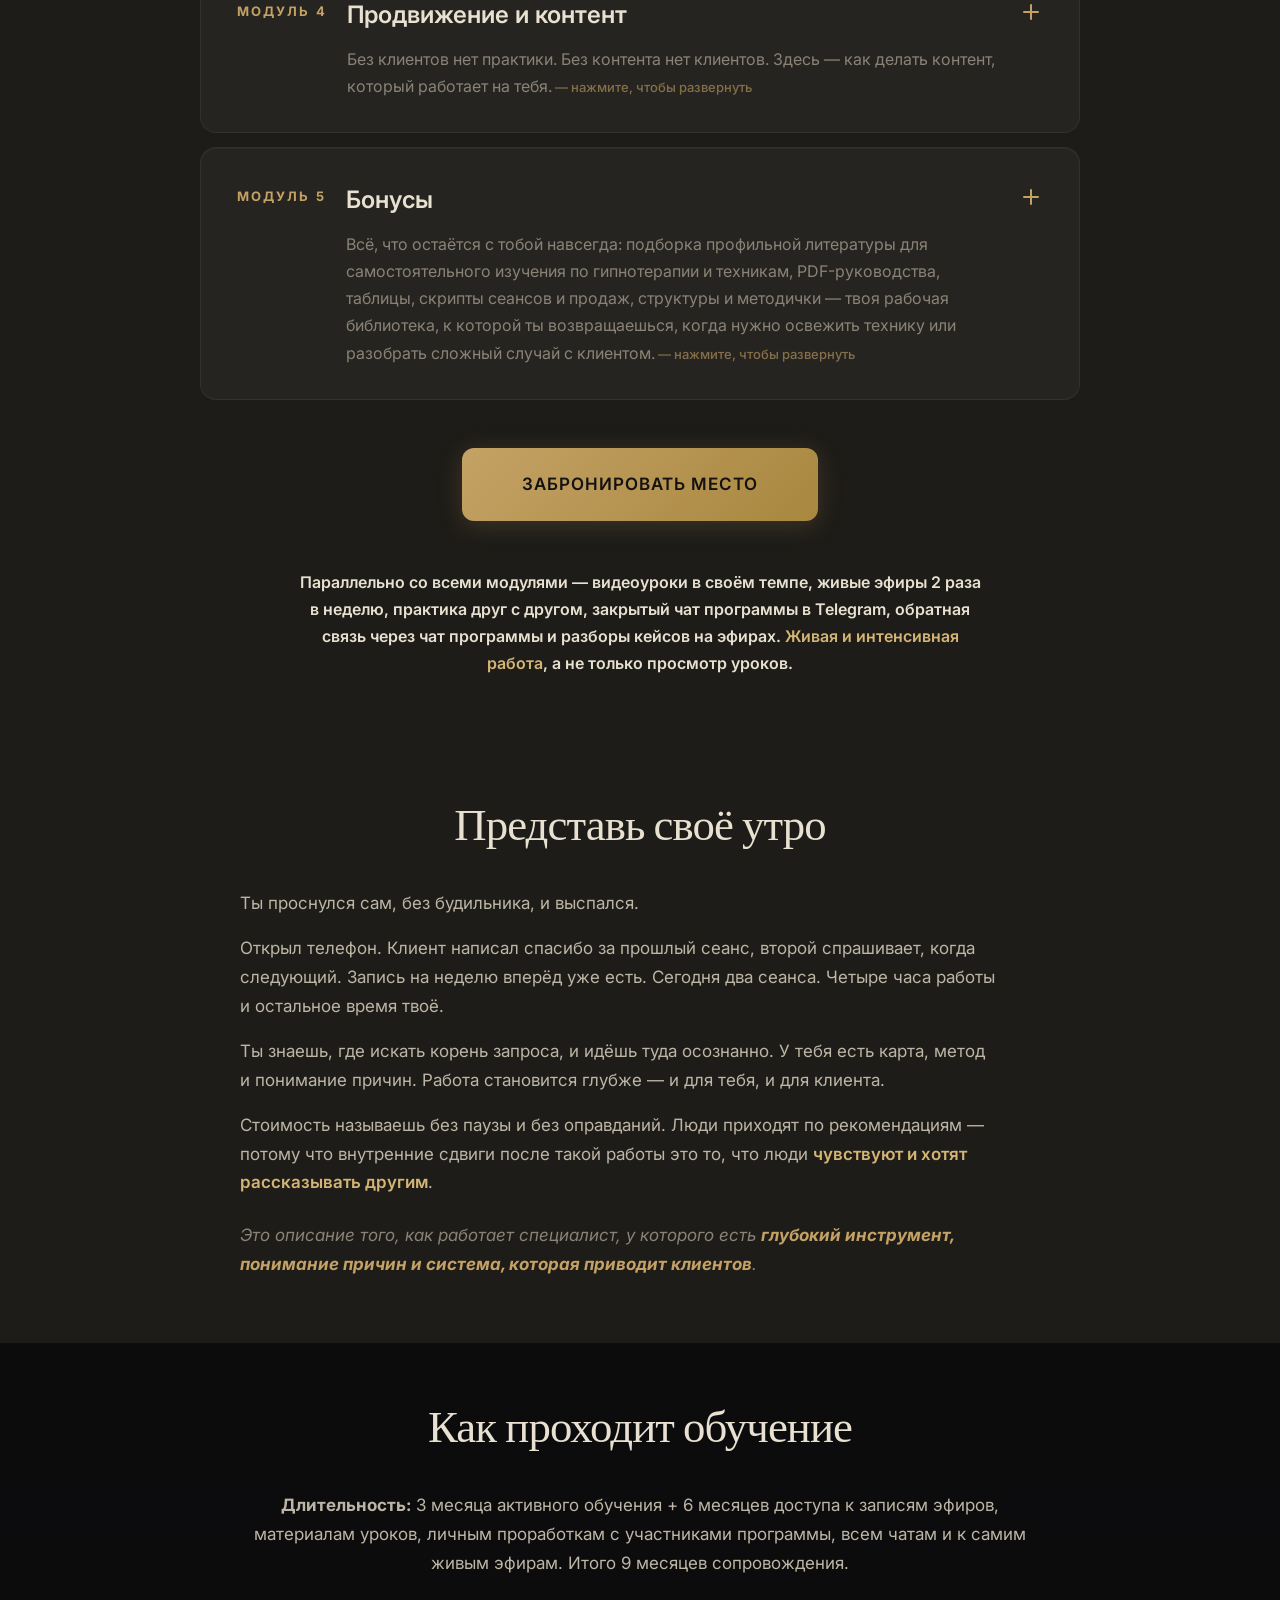
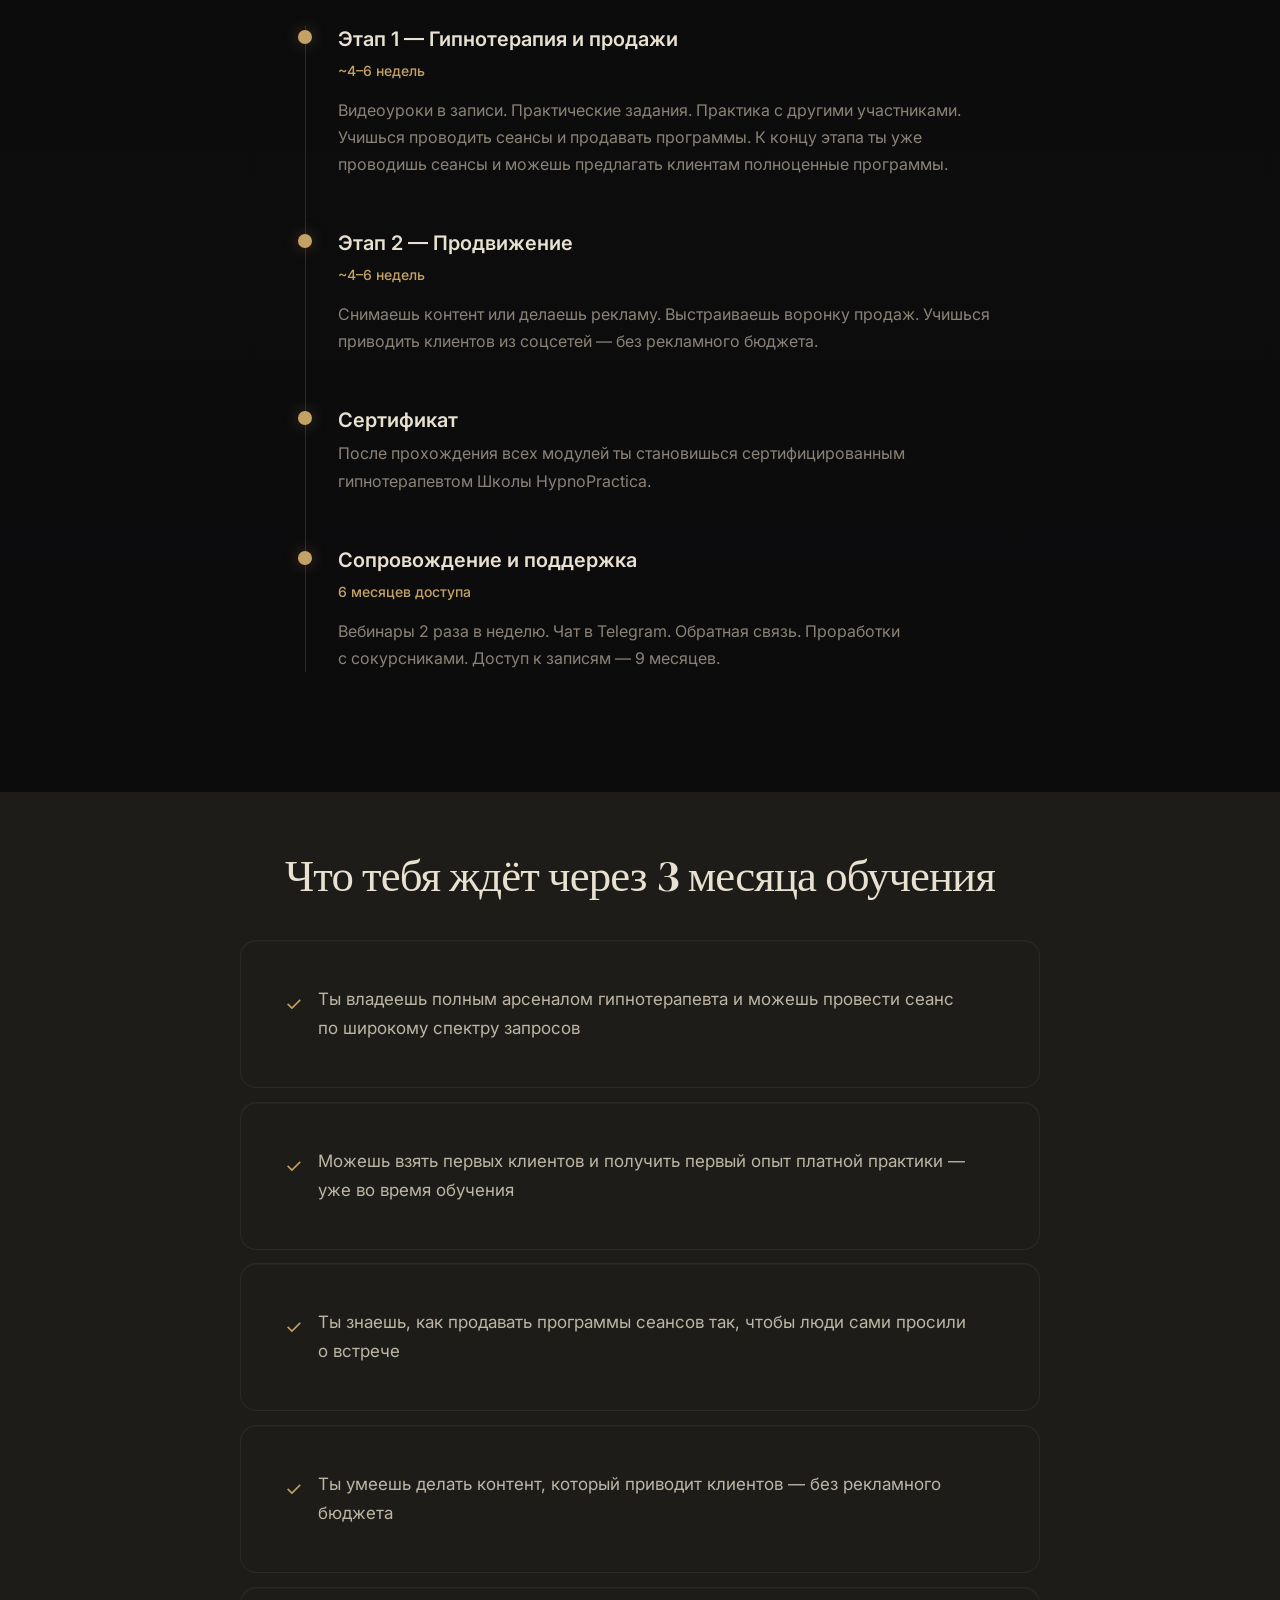
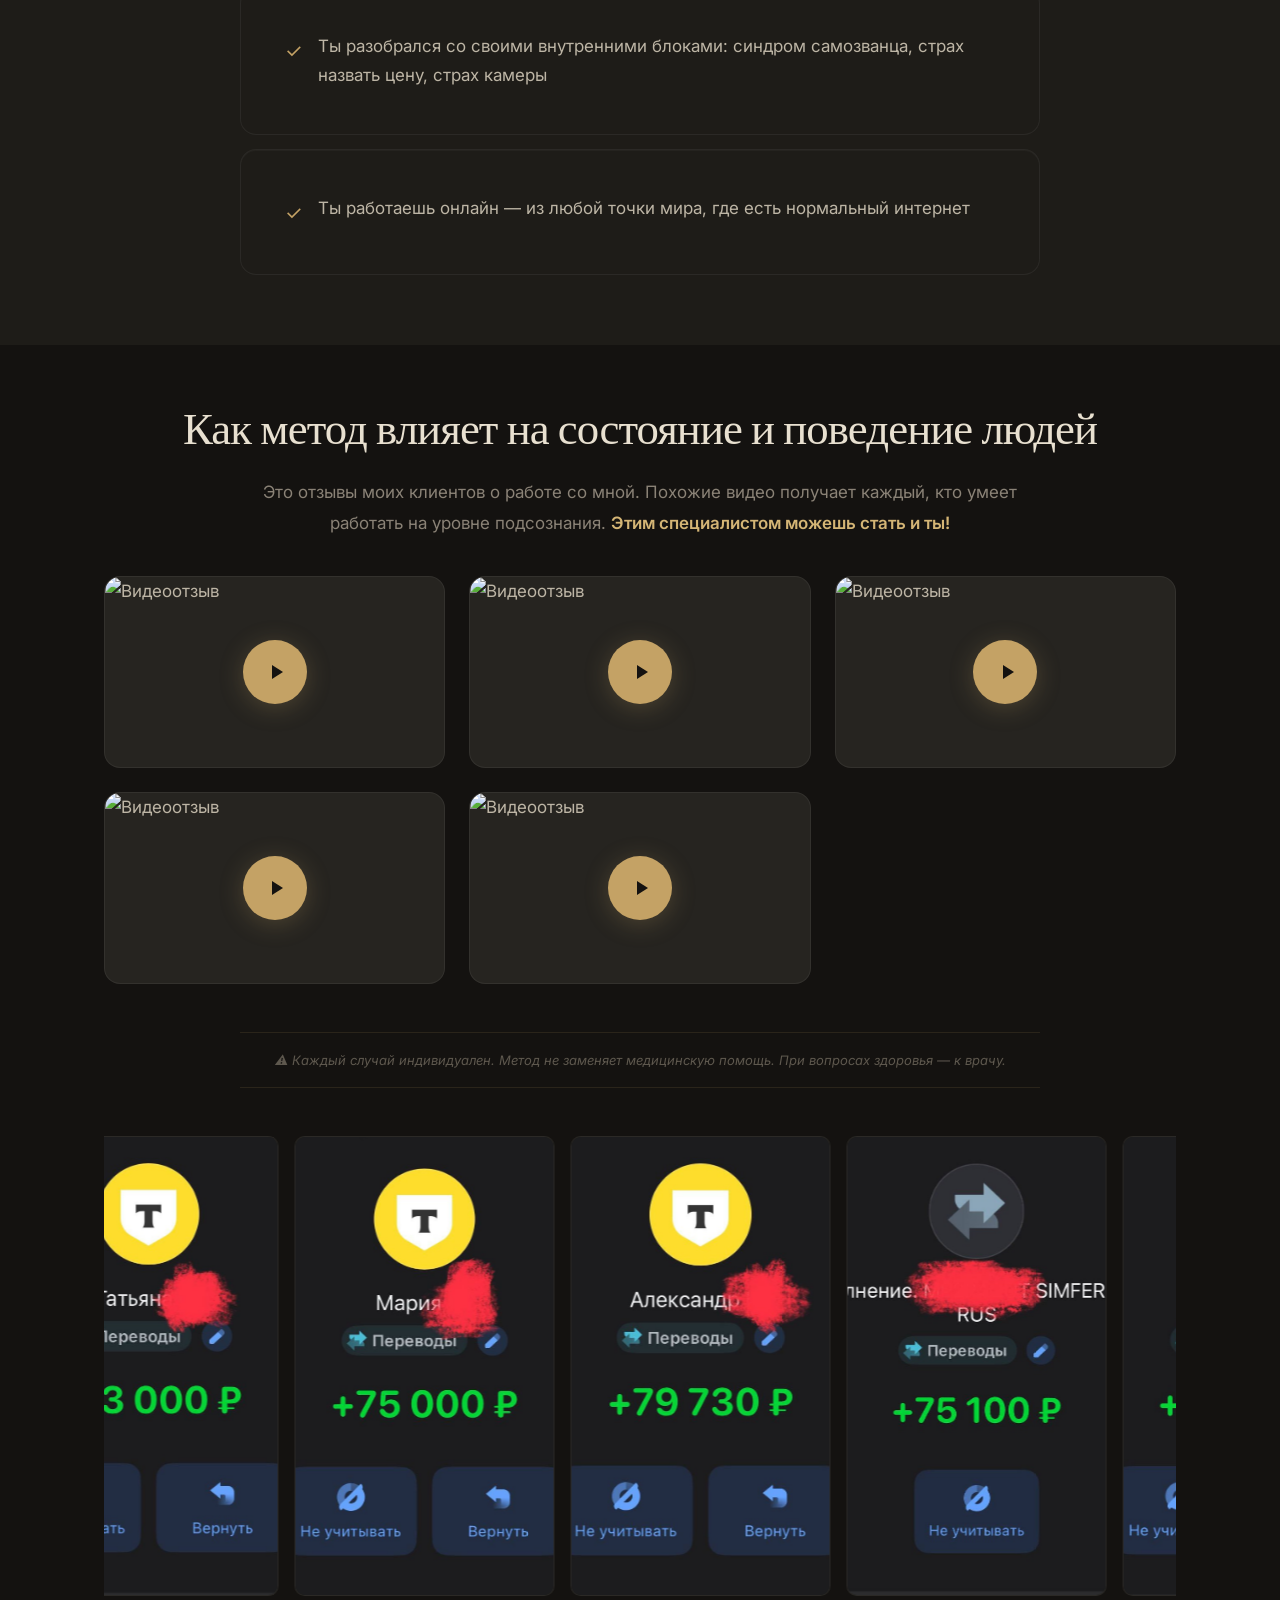
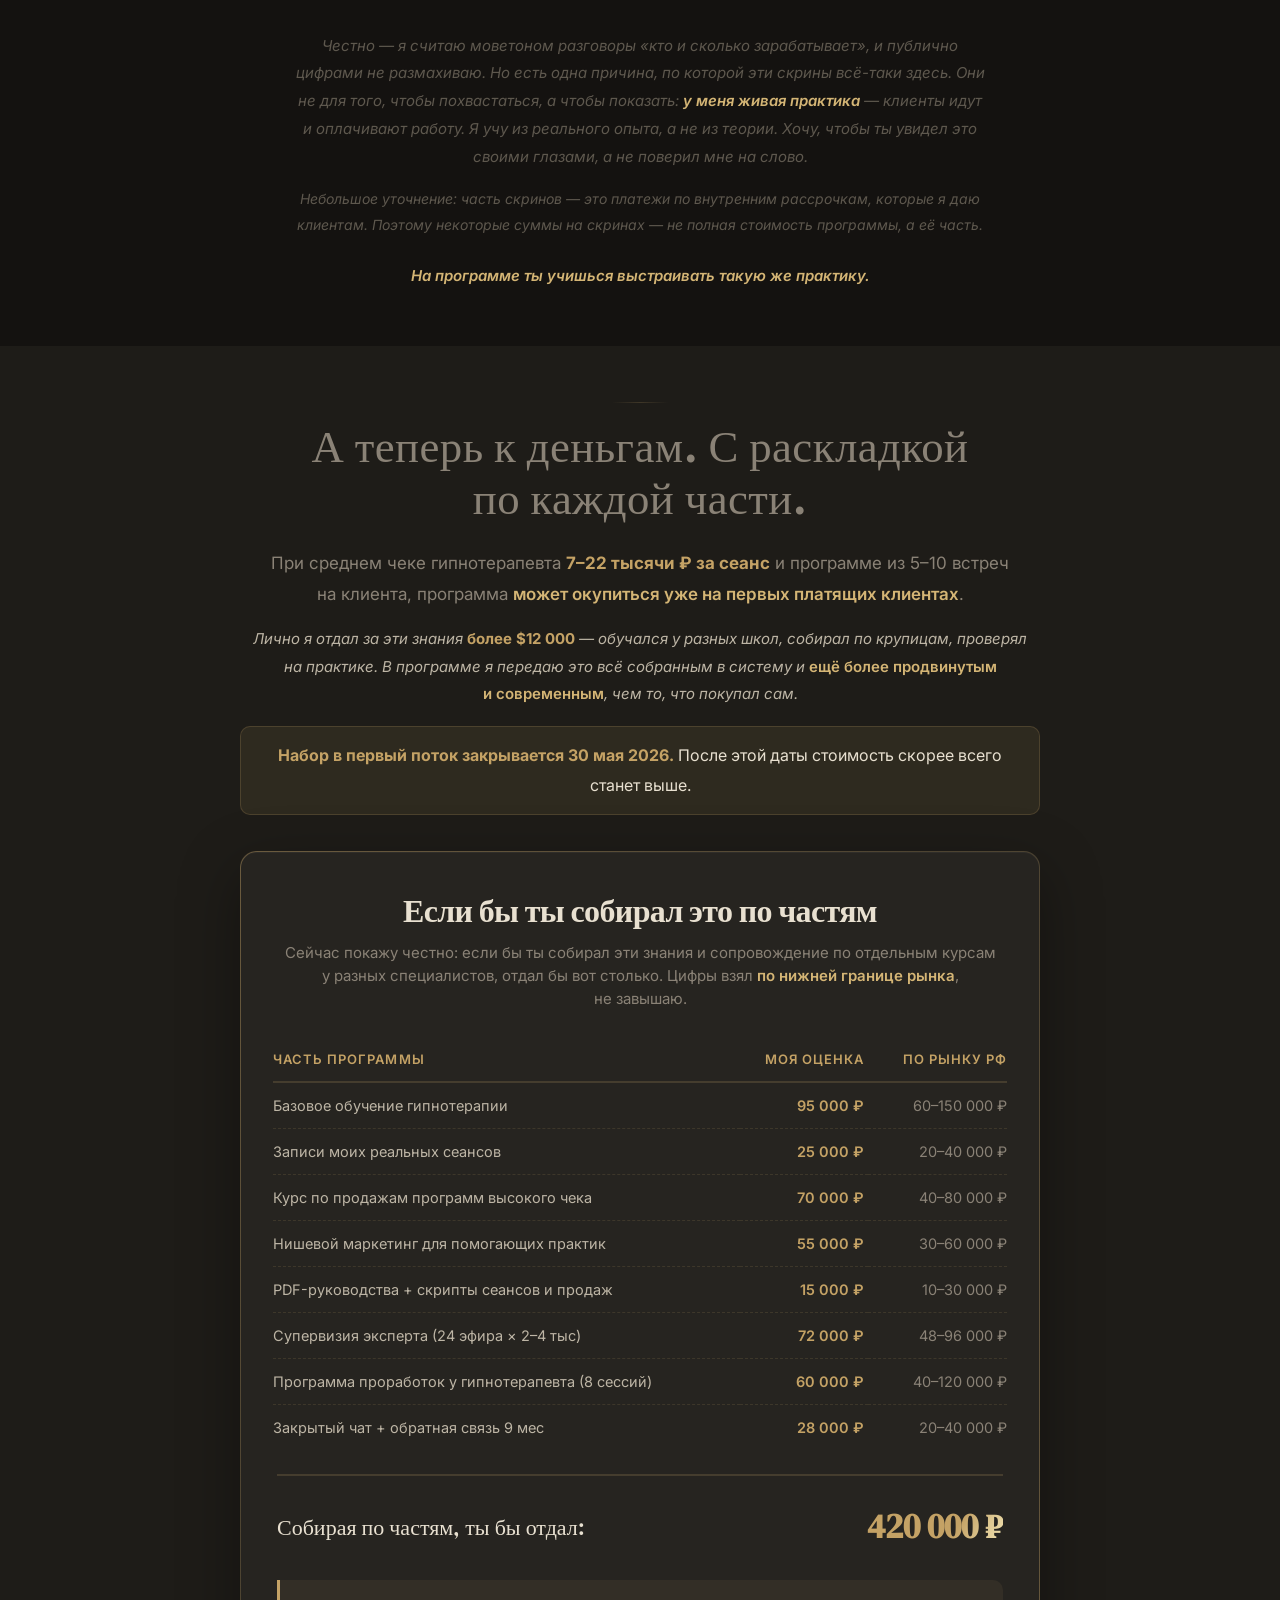
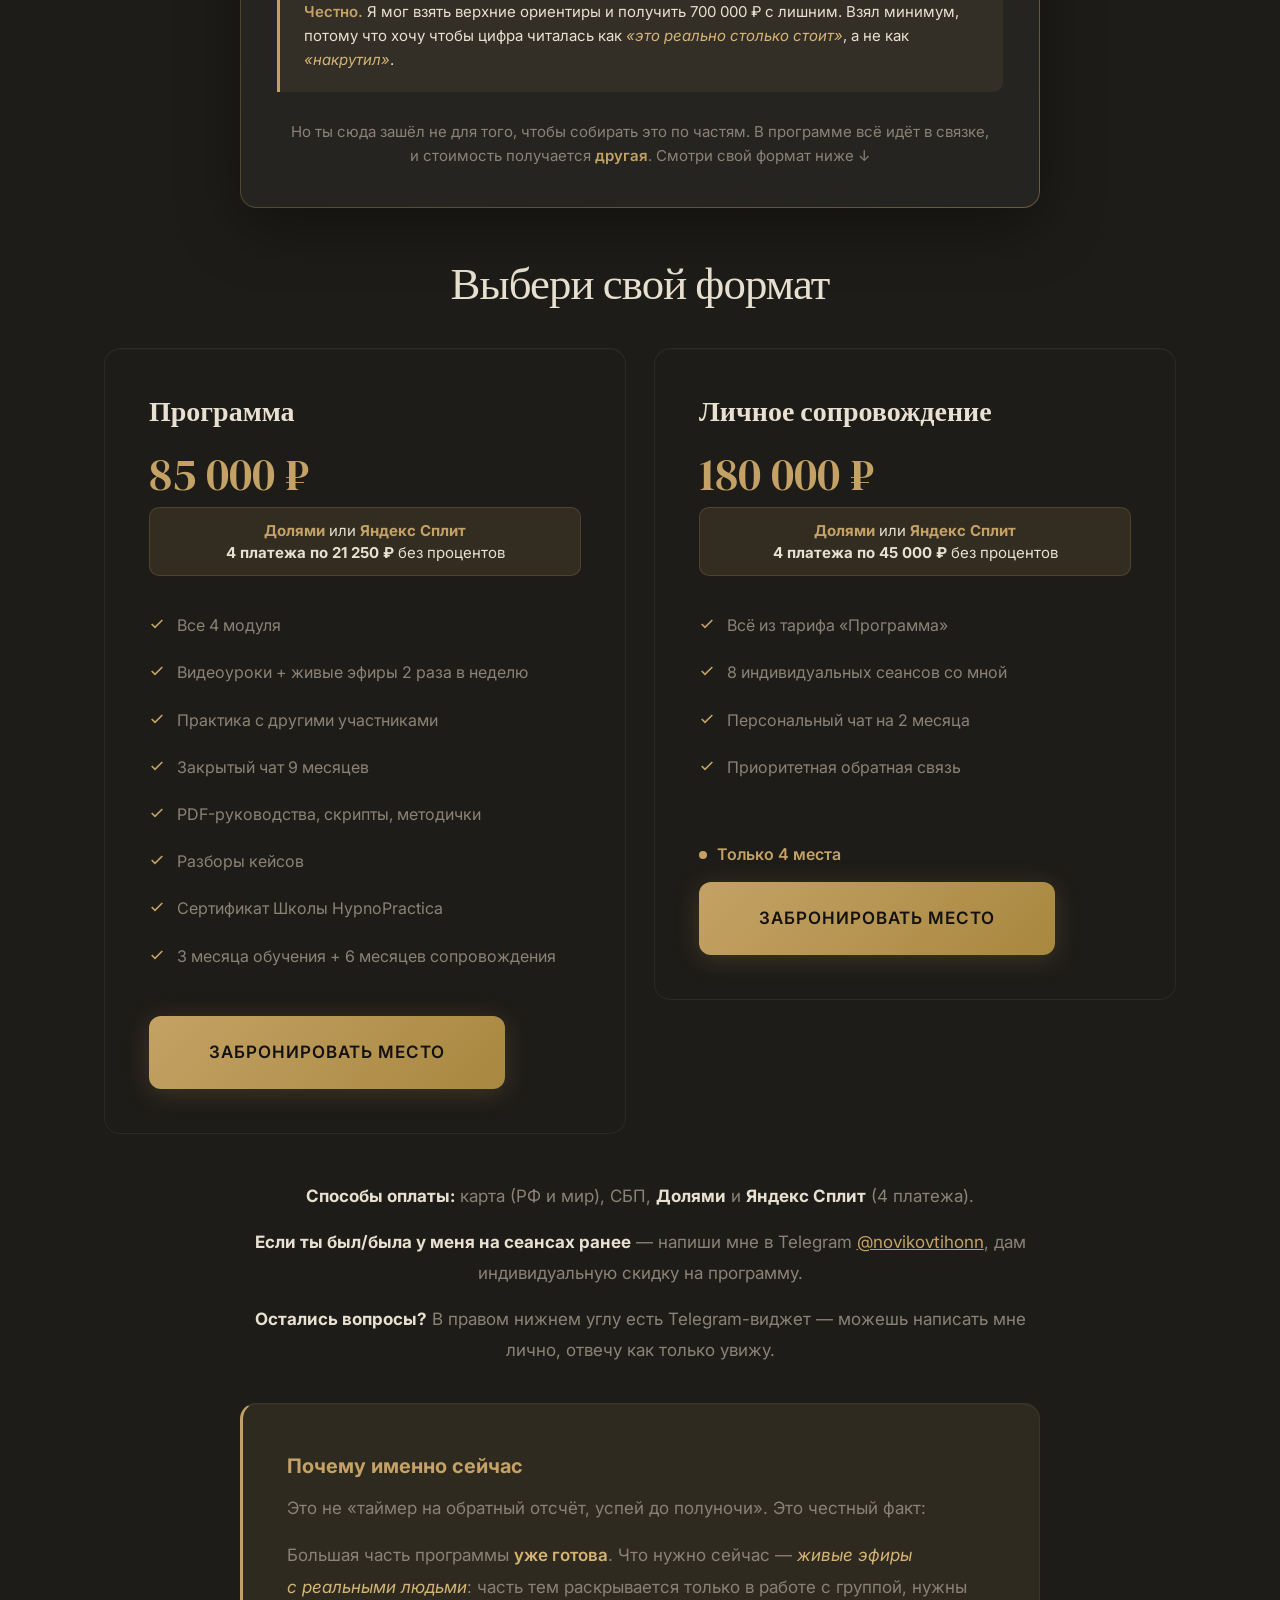
==== commit 1cfc3281: "new-section: блок «Остались вопросы?» между FAQ и «Кому не подойдёт» Финальный мостик перед CTA с тр" ====
--- a/index.html
+++ b/index.html
@@ -755,6 +755,33 @@
   </div>
 </section>
 
+<!-- ===== БЛОК — ОСТАЛИСЬ ВОПРОСЫ ===== -->
+<section class="section">
+  <div class="container">
+    <div class="section__header" data-animate="fade-up">
+      <h2>Если всё ясно&nbsp;— <span class="gold">бронируй место</span></h2>
+      <p>А&nbsp;если остались вопросы&nbsp;— есть три способа разобраться:</p>
+    </div>
+    <div style="max-width:640px;margin:0 auto" data-animate="fade-up">
+      <div style="display:flex;flex-direction:column;gap:14px;margin-bottom:36px">
+        <div style="padding:18px 22px;background:rgba(196,162,101,0.08);border-left:3px solid var(--color-gold);border-radius:0 8px 8px 0">
+          <p style="margin:0;color:var(--color-text-body);line-height:1.55"><strong class="gold">1.&nbsp;FAQ выше.</strong> Большинство ответов уже там&nbsp;— загляни, я&nbsp;разобрал самое частое.</p>
+        </div>
+        <div style="padding:18px 22px;background:rgba(196,162,101,0.08);border-left:3px solid var(--color-gold);border-radius:0 8px 8px 0">
+          <p style="margin:0;color:var(--color-text-body);line-height:1.55"><strong class="gold">2.&nbsp;Живой эфир.</strong> 16&nbsp;мая (суббота) и&nbsp;20&nbsp;мая (среда) в&nbsp;19:00&nbsp;МСК в&nbsp;моём Telegram-канале&nbsp;— задашь всё лично, отвечу честно.</p>
+        </div>
+        <div style="padding:18px 22px;background:rgba(196,162,101,0.08);border-left:3px solid var(--color-gold);border-radius:0 8px 8px 0">
+          <p style="margin:0;color:var(--color-text-body);line-height:1.55"><strong class="gold">3.&nbsp;Личка.</strong> Виджет в&nbsp;правом нижнем углу страницы&nbsp;— отвечу как только увижу.</p>
+        </div>
+      </div>
+      <div style="display:flex;gap:14px;flex-wrap:wrap;justify-content:center">
+        <a href="#pricing" class="btn btn--primary btn--large">Перейти к&nbsp;тарифам</a>
+        <a href="https://t.me/kanaltihonanovikova" target="_blank" rel="noopener" class="btn btn--outline btn--large">Перейти в&nbsp;канал&nbsp;→</a>
+      </div>
+    </div>
+  </div>
+</section>
+
 <!-- ===== БЛОК — КОМУ НЕ ПОДОЙДЁТ ===== -->
 <section id="not-for-you" class="section section--elevated">
   <div class="container">
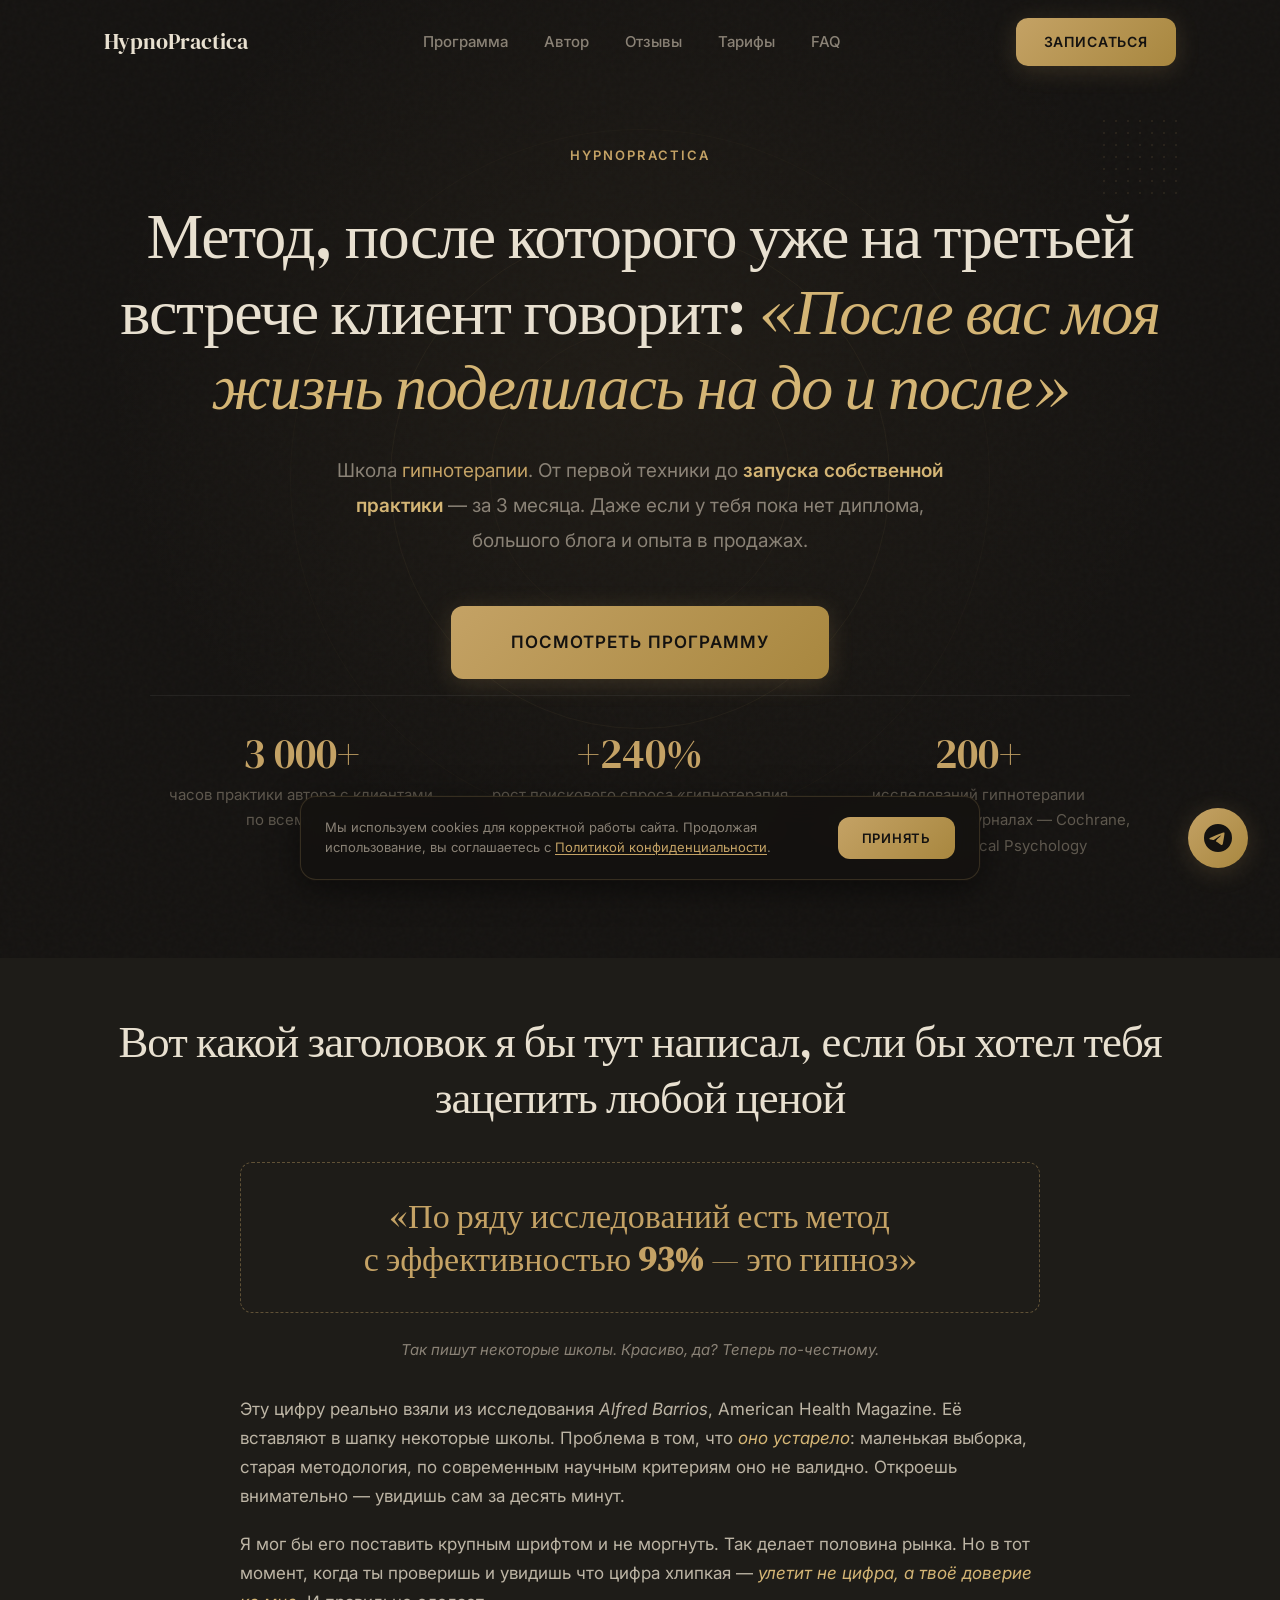
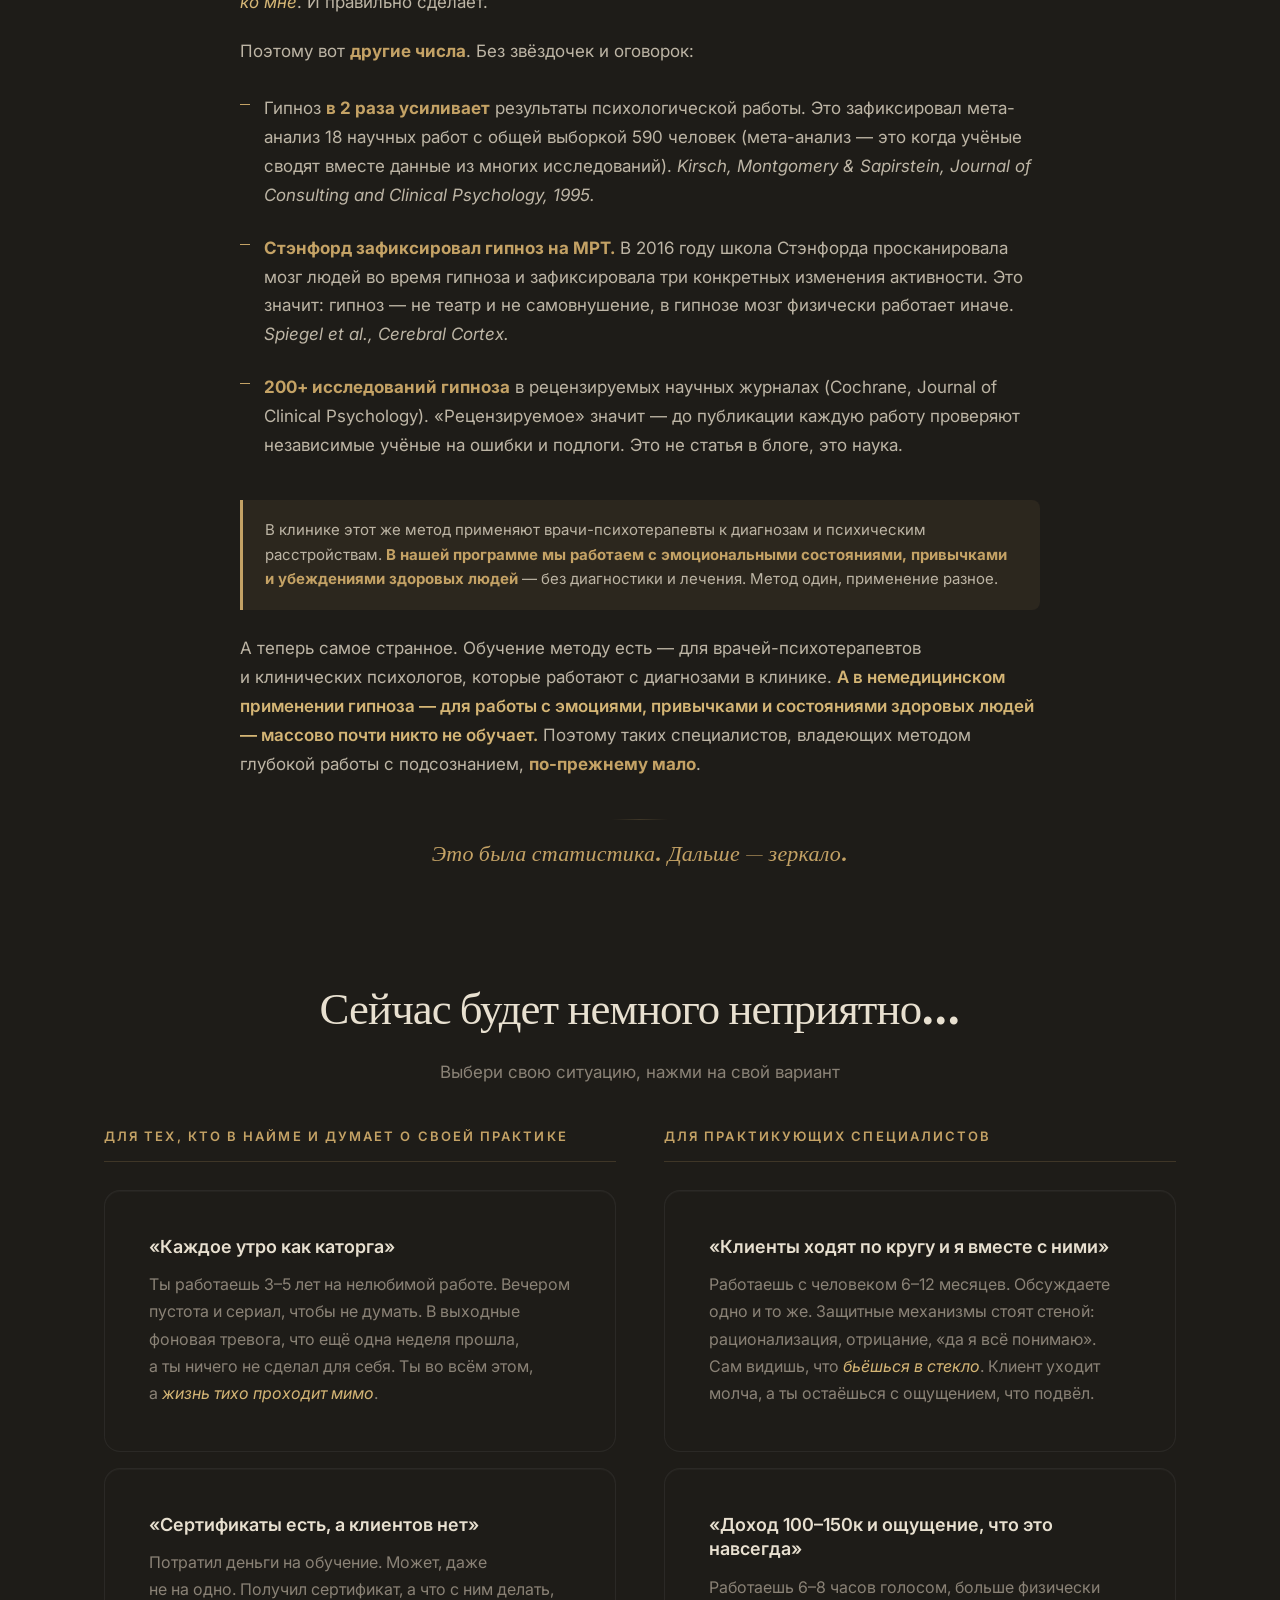
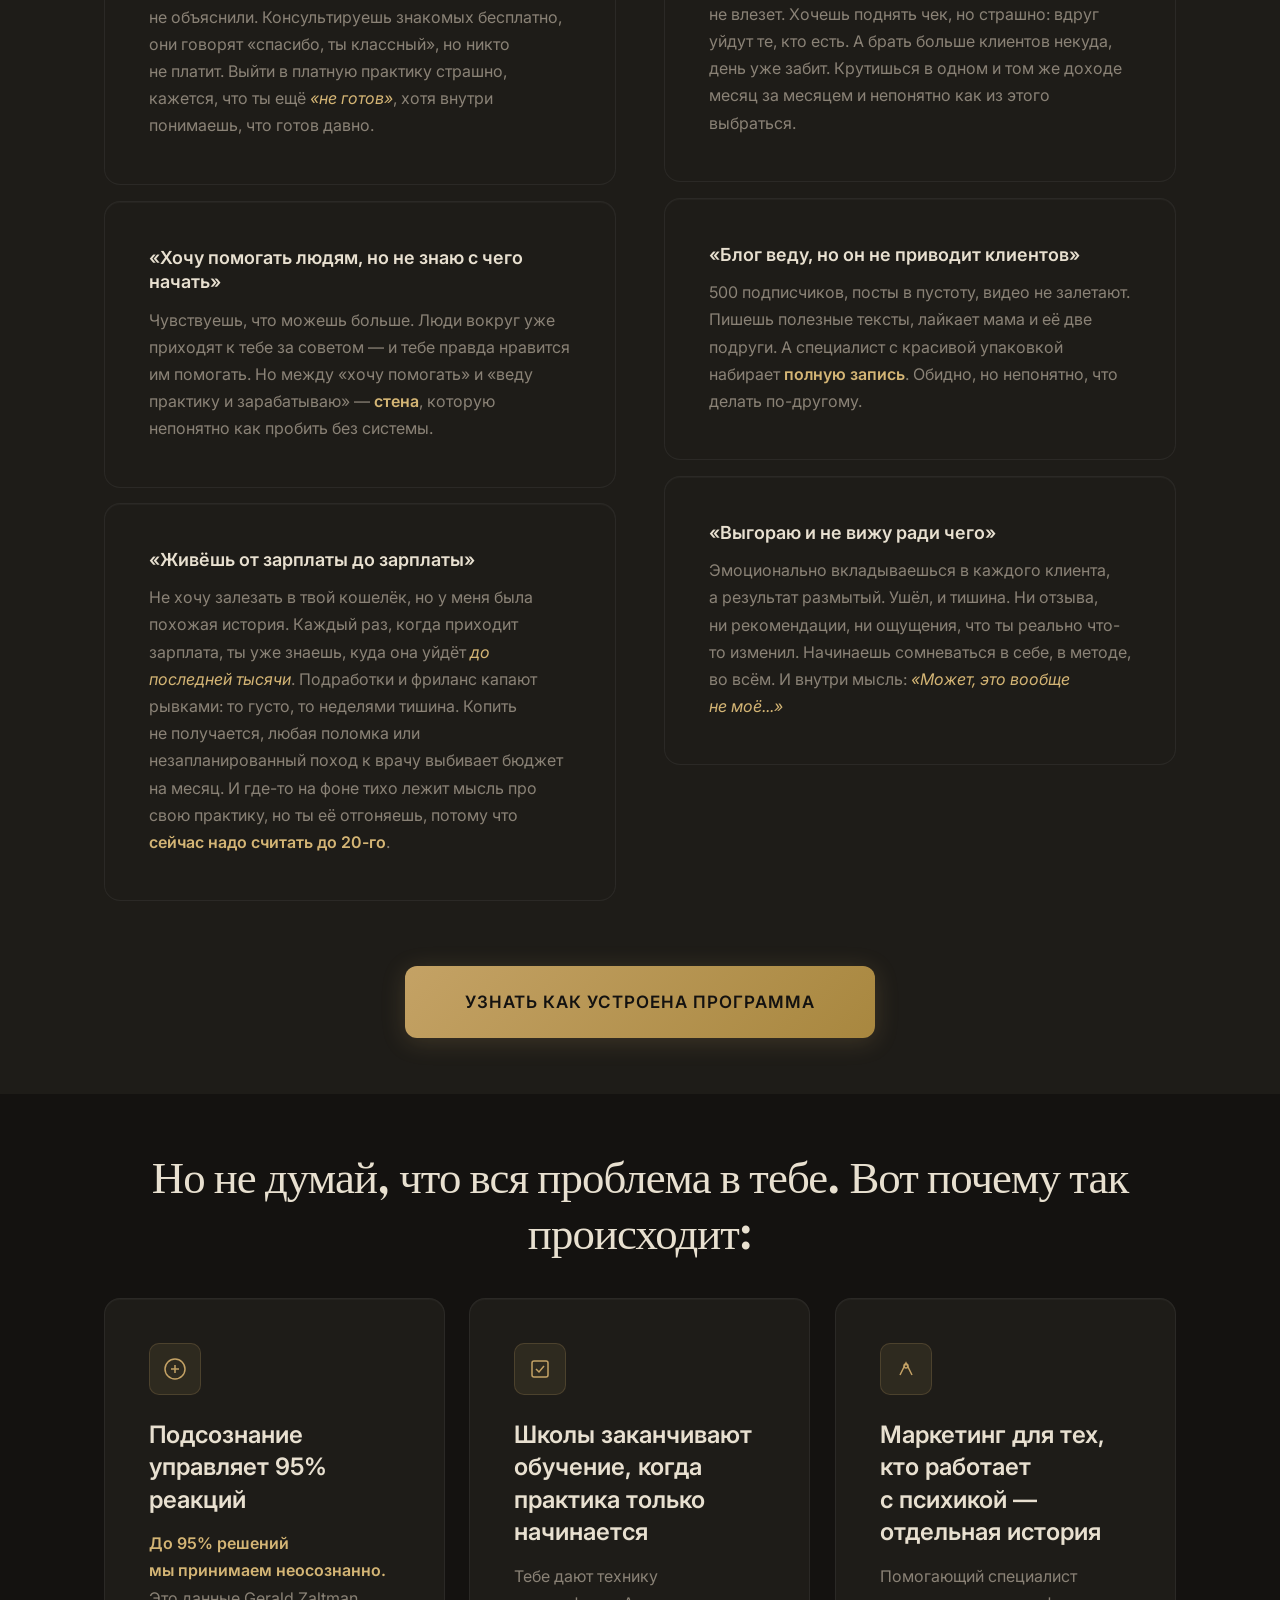
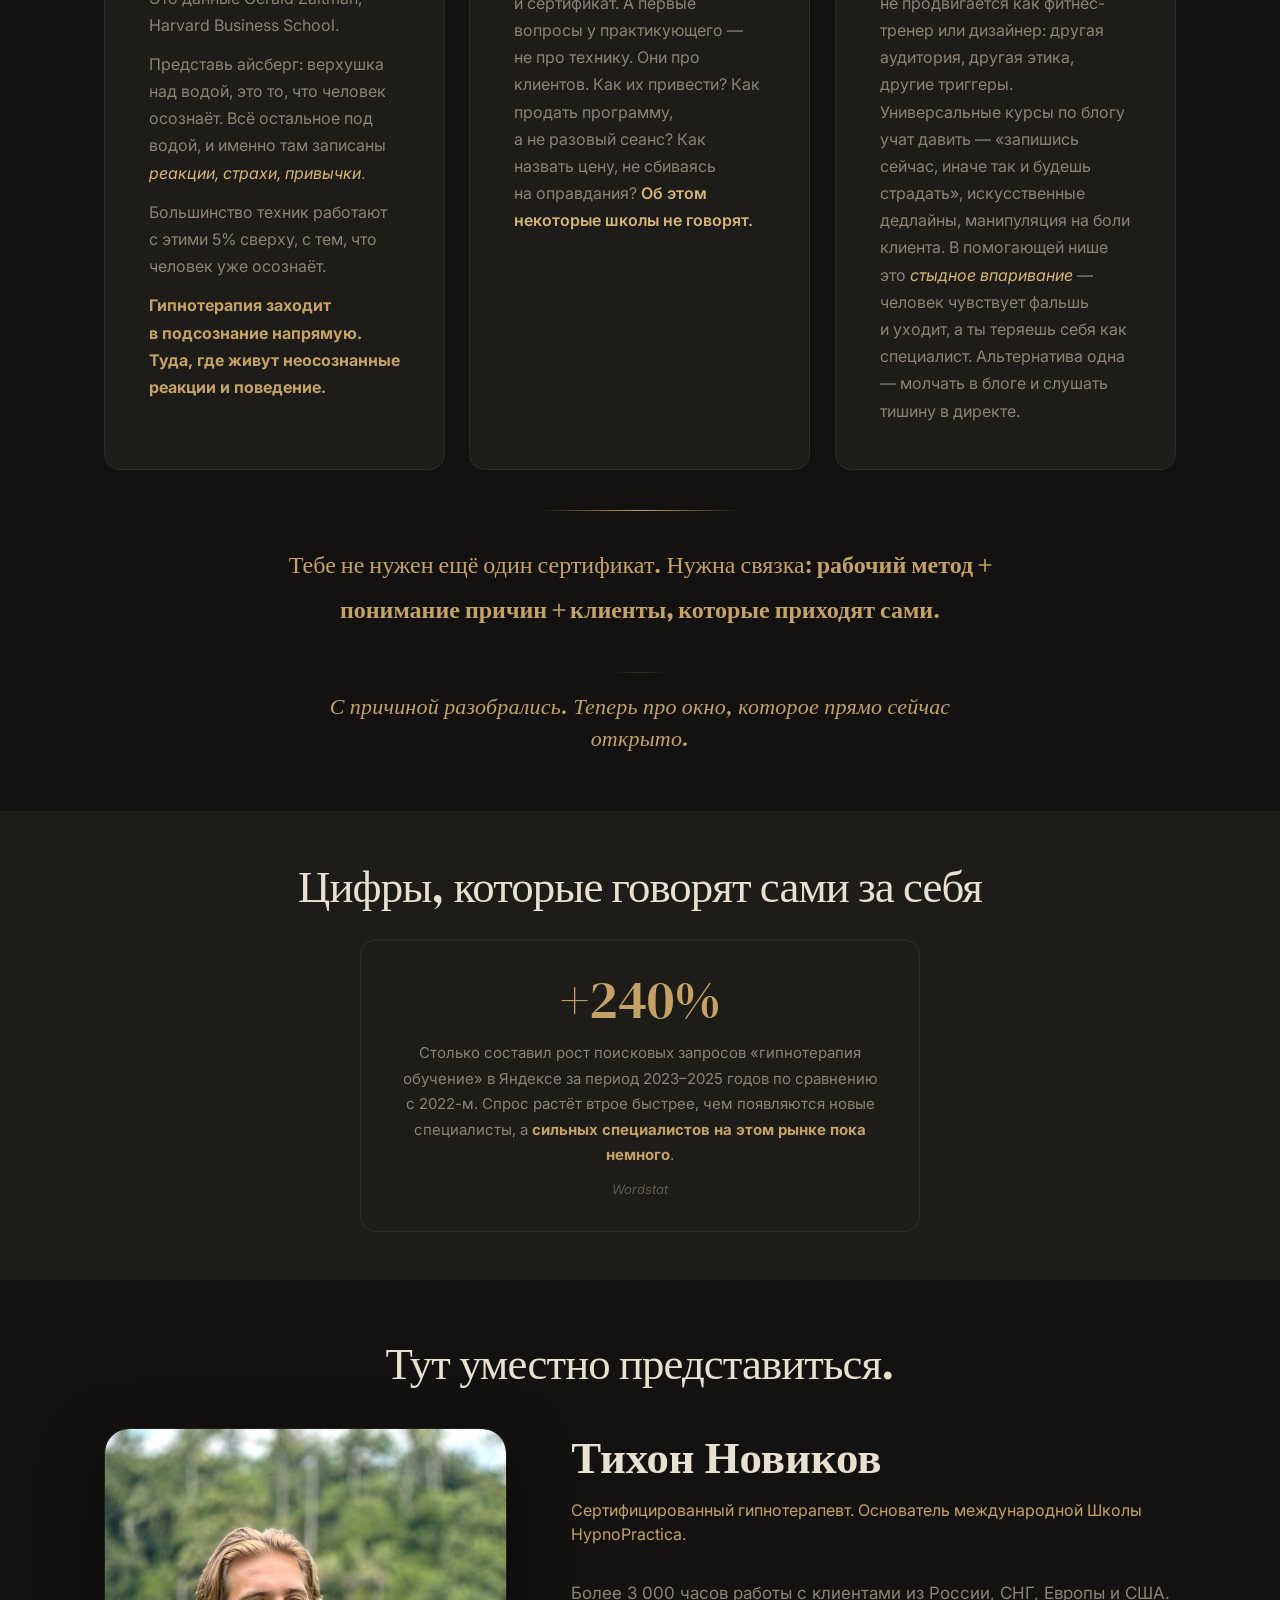
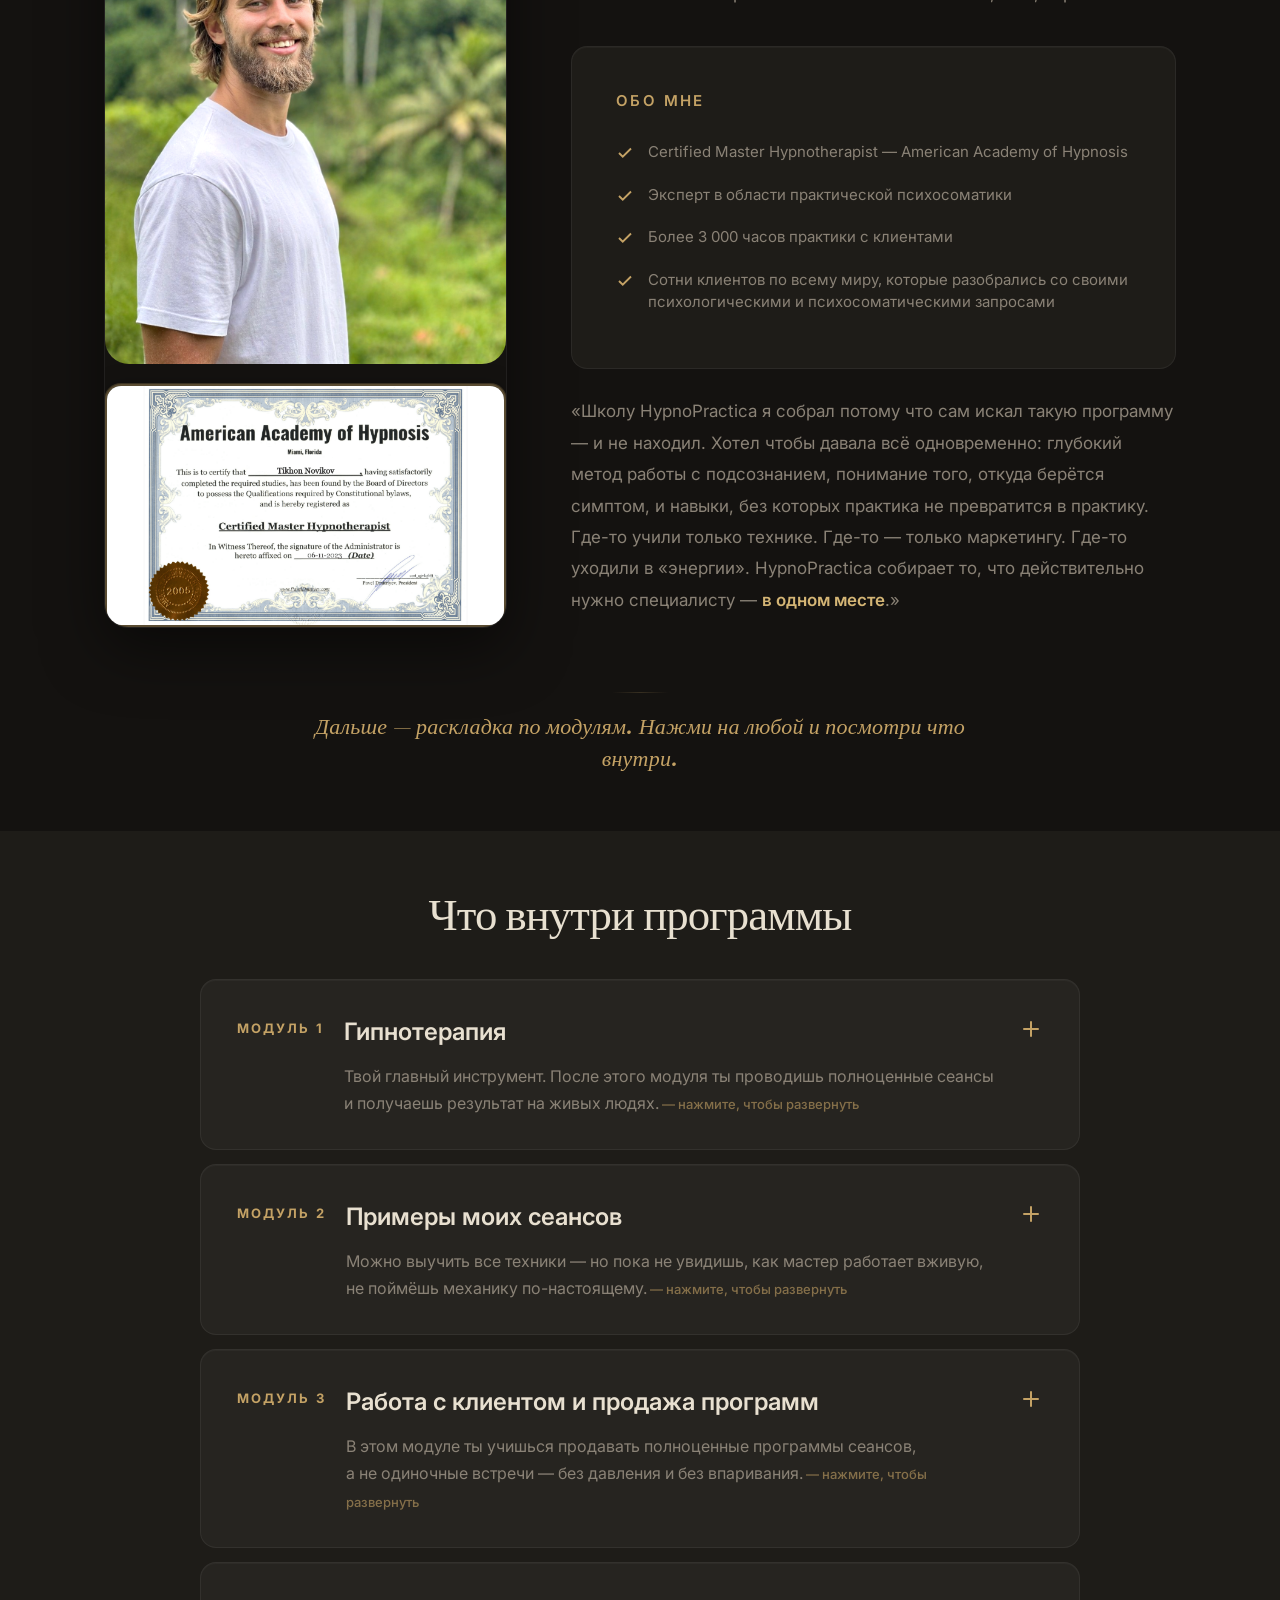
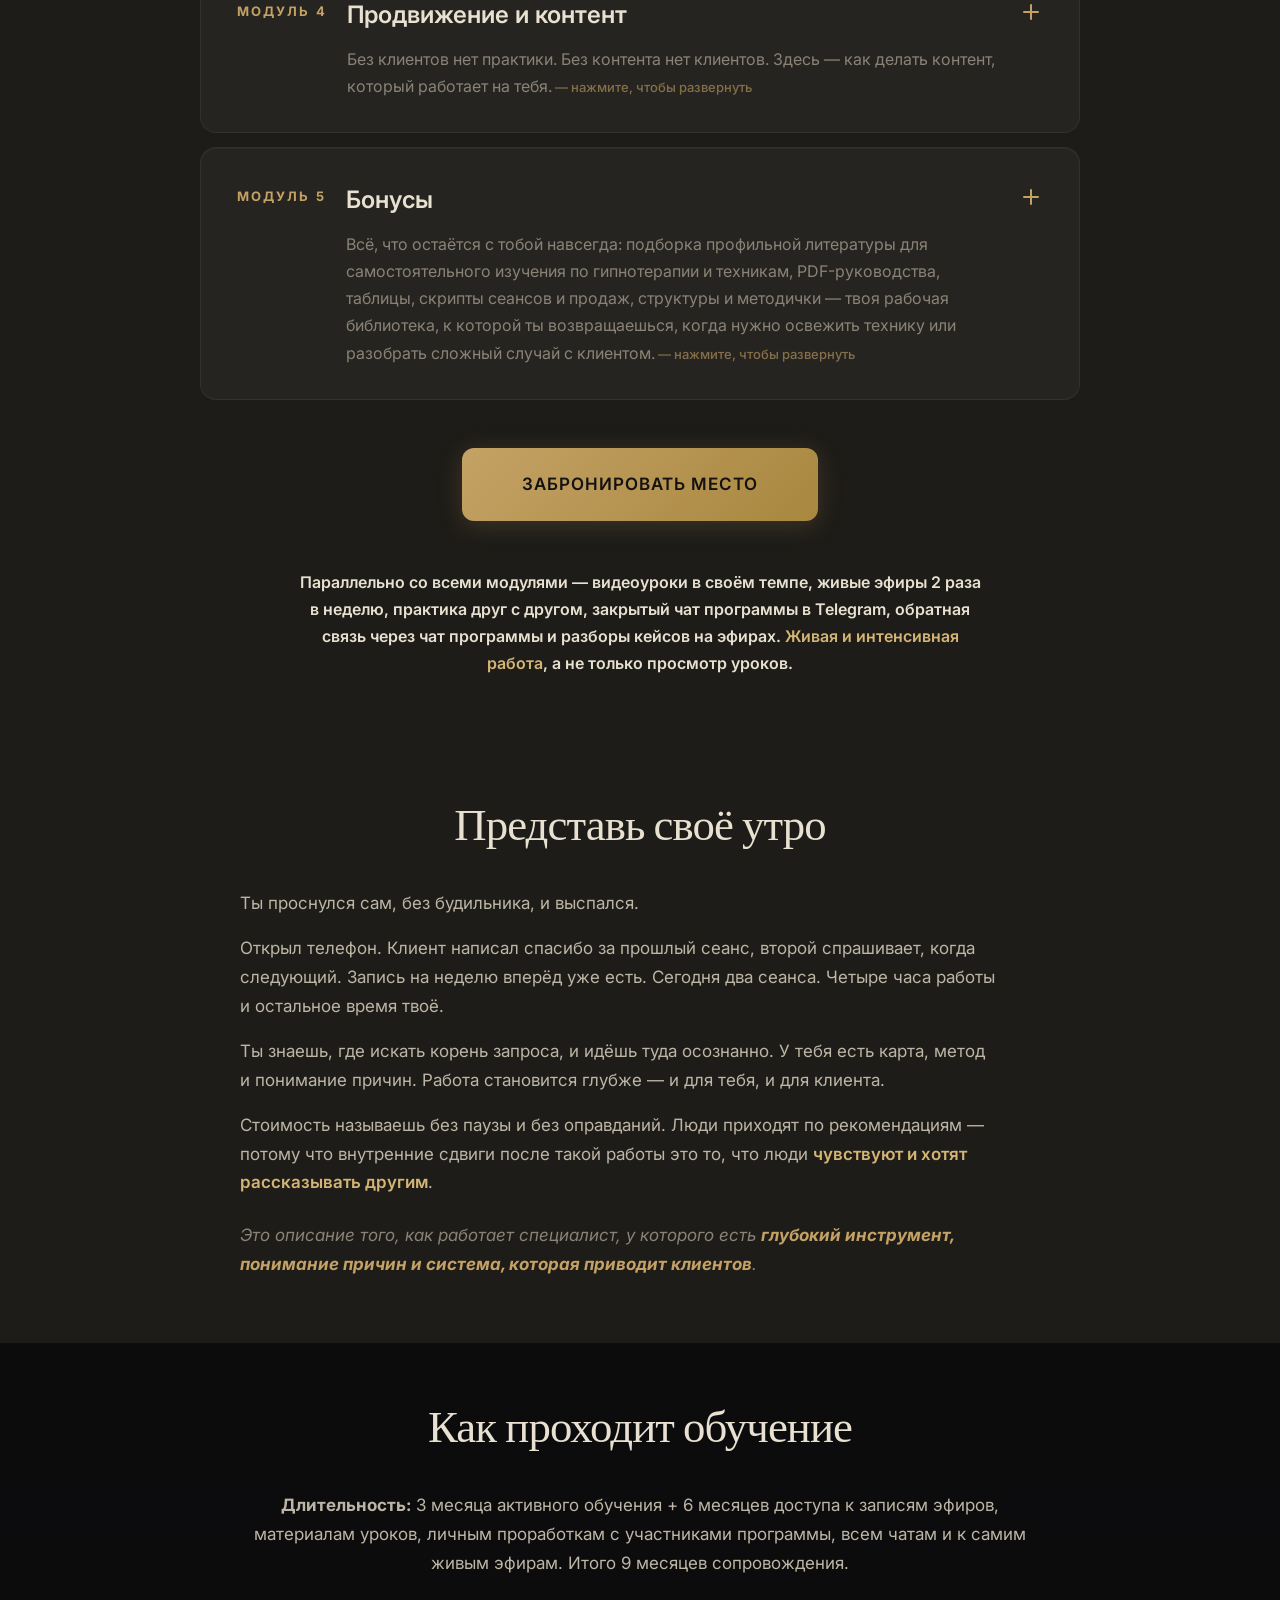
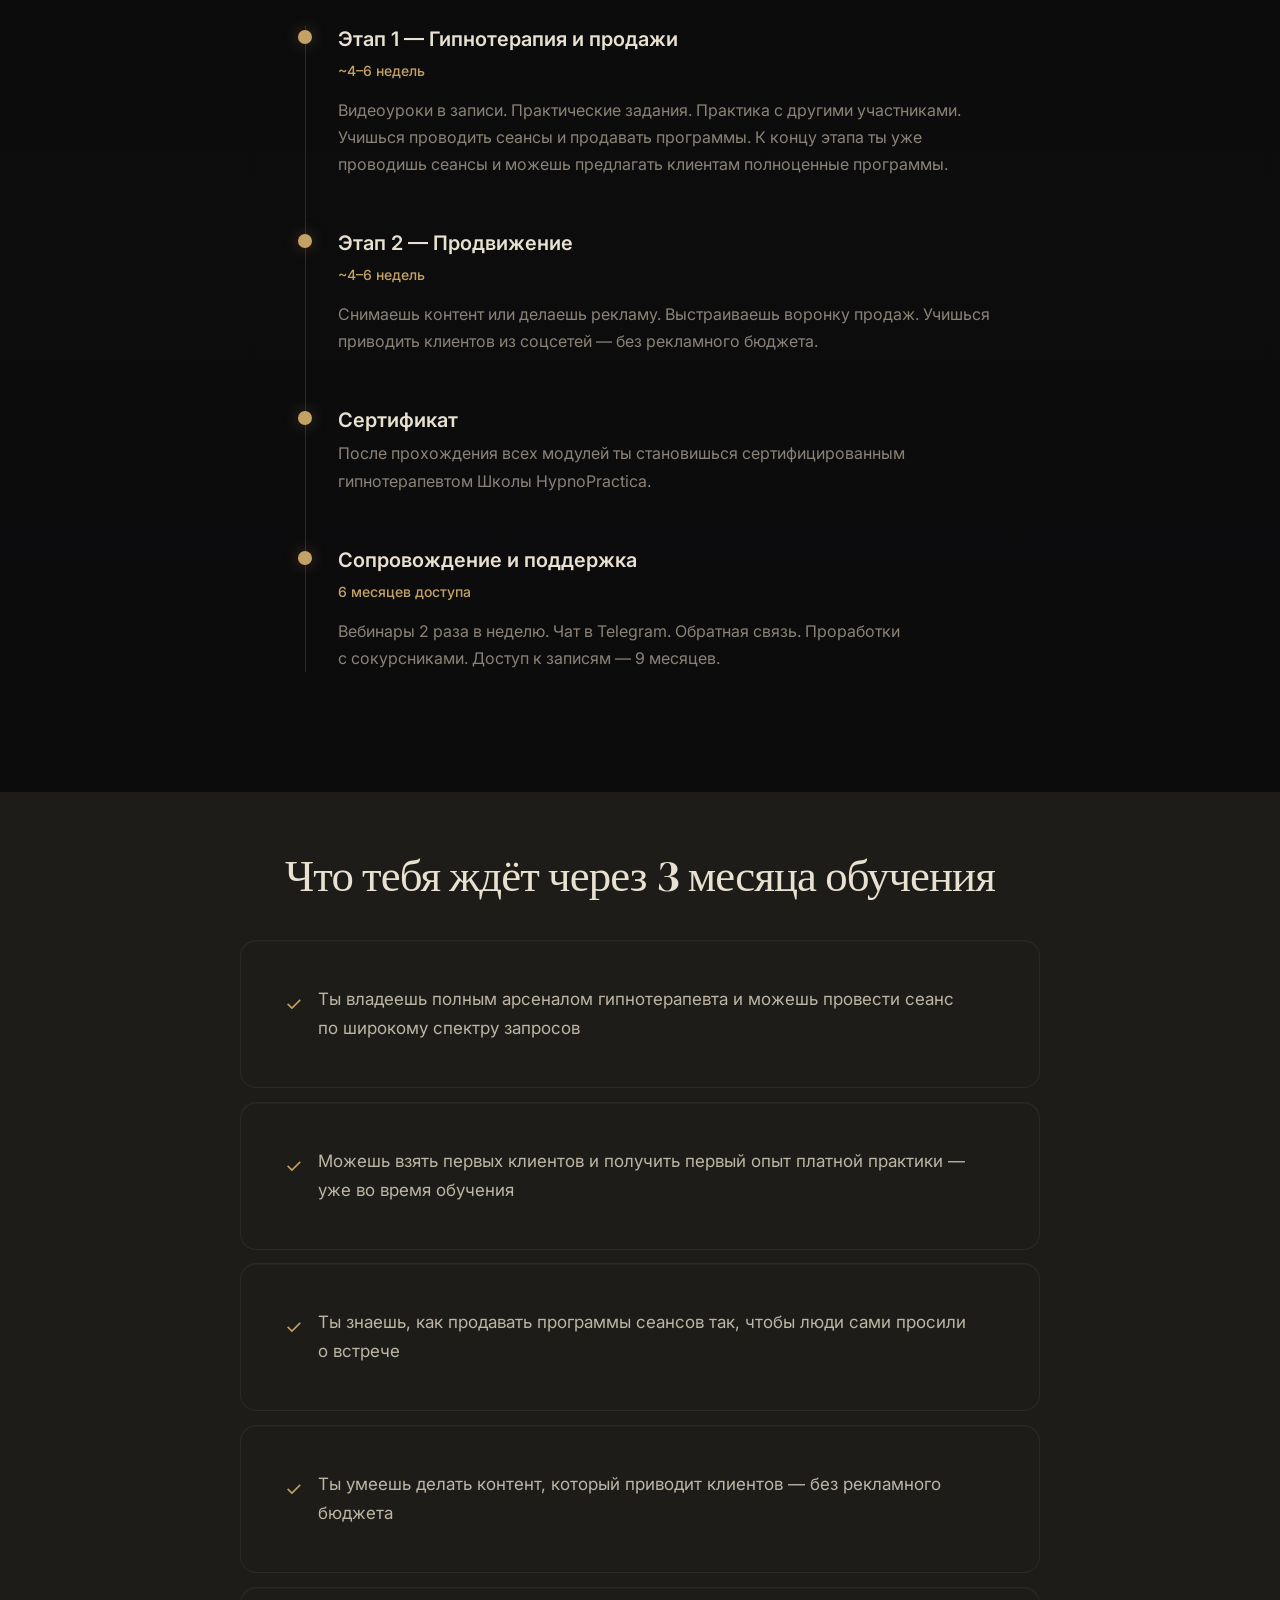
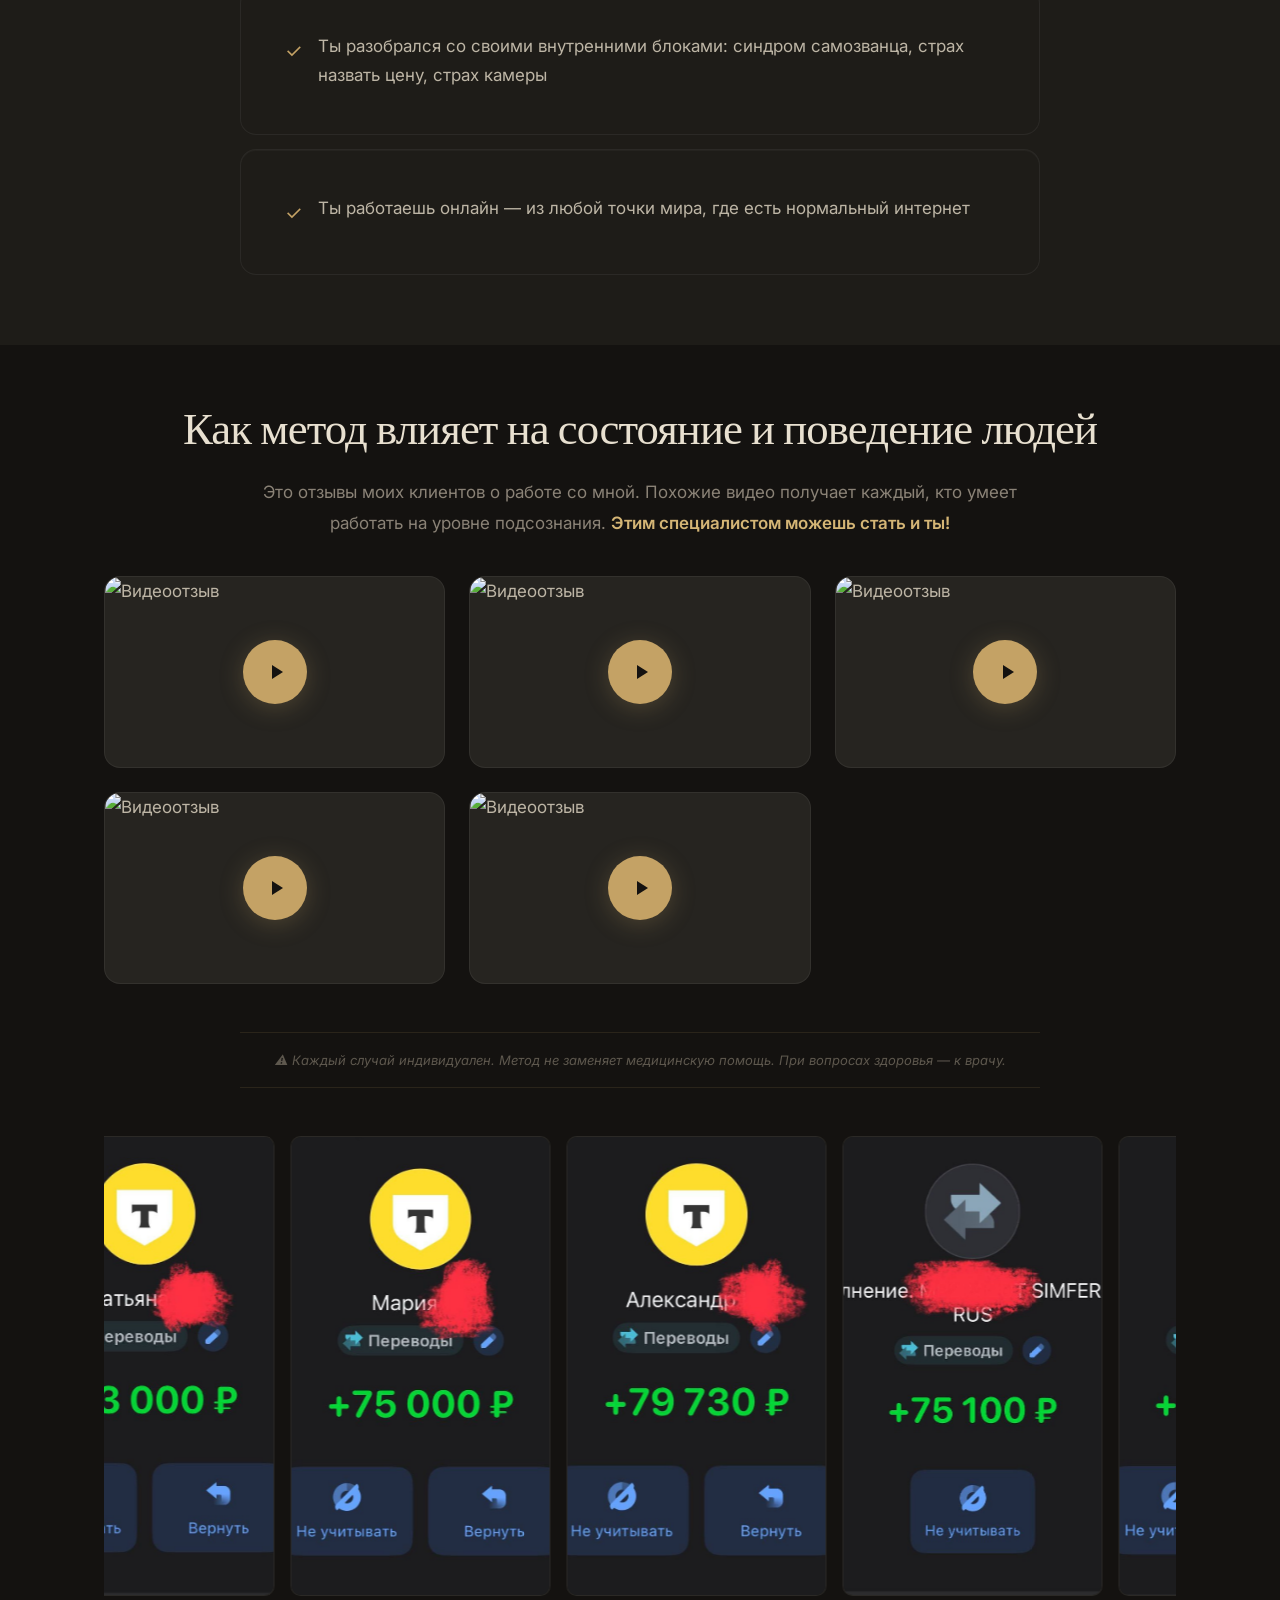
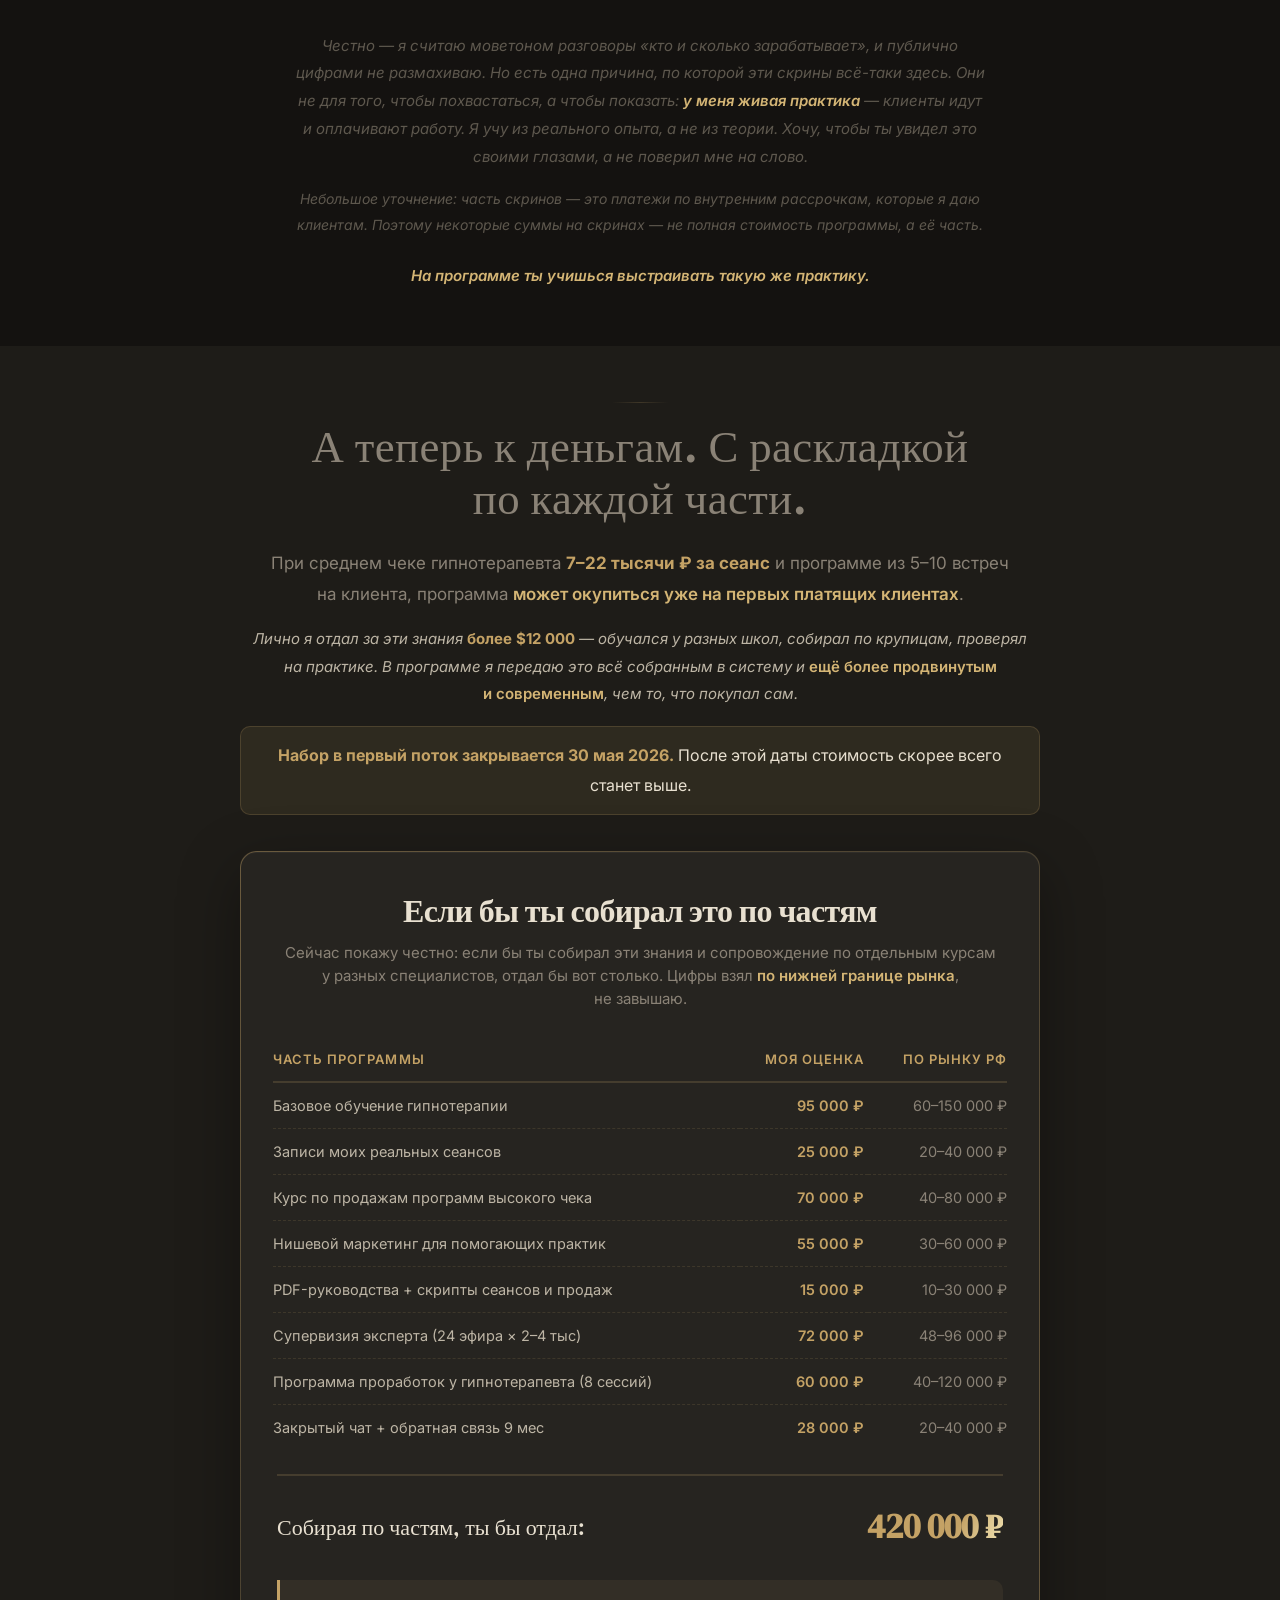
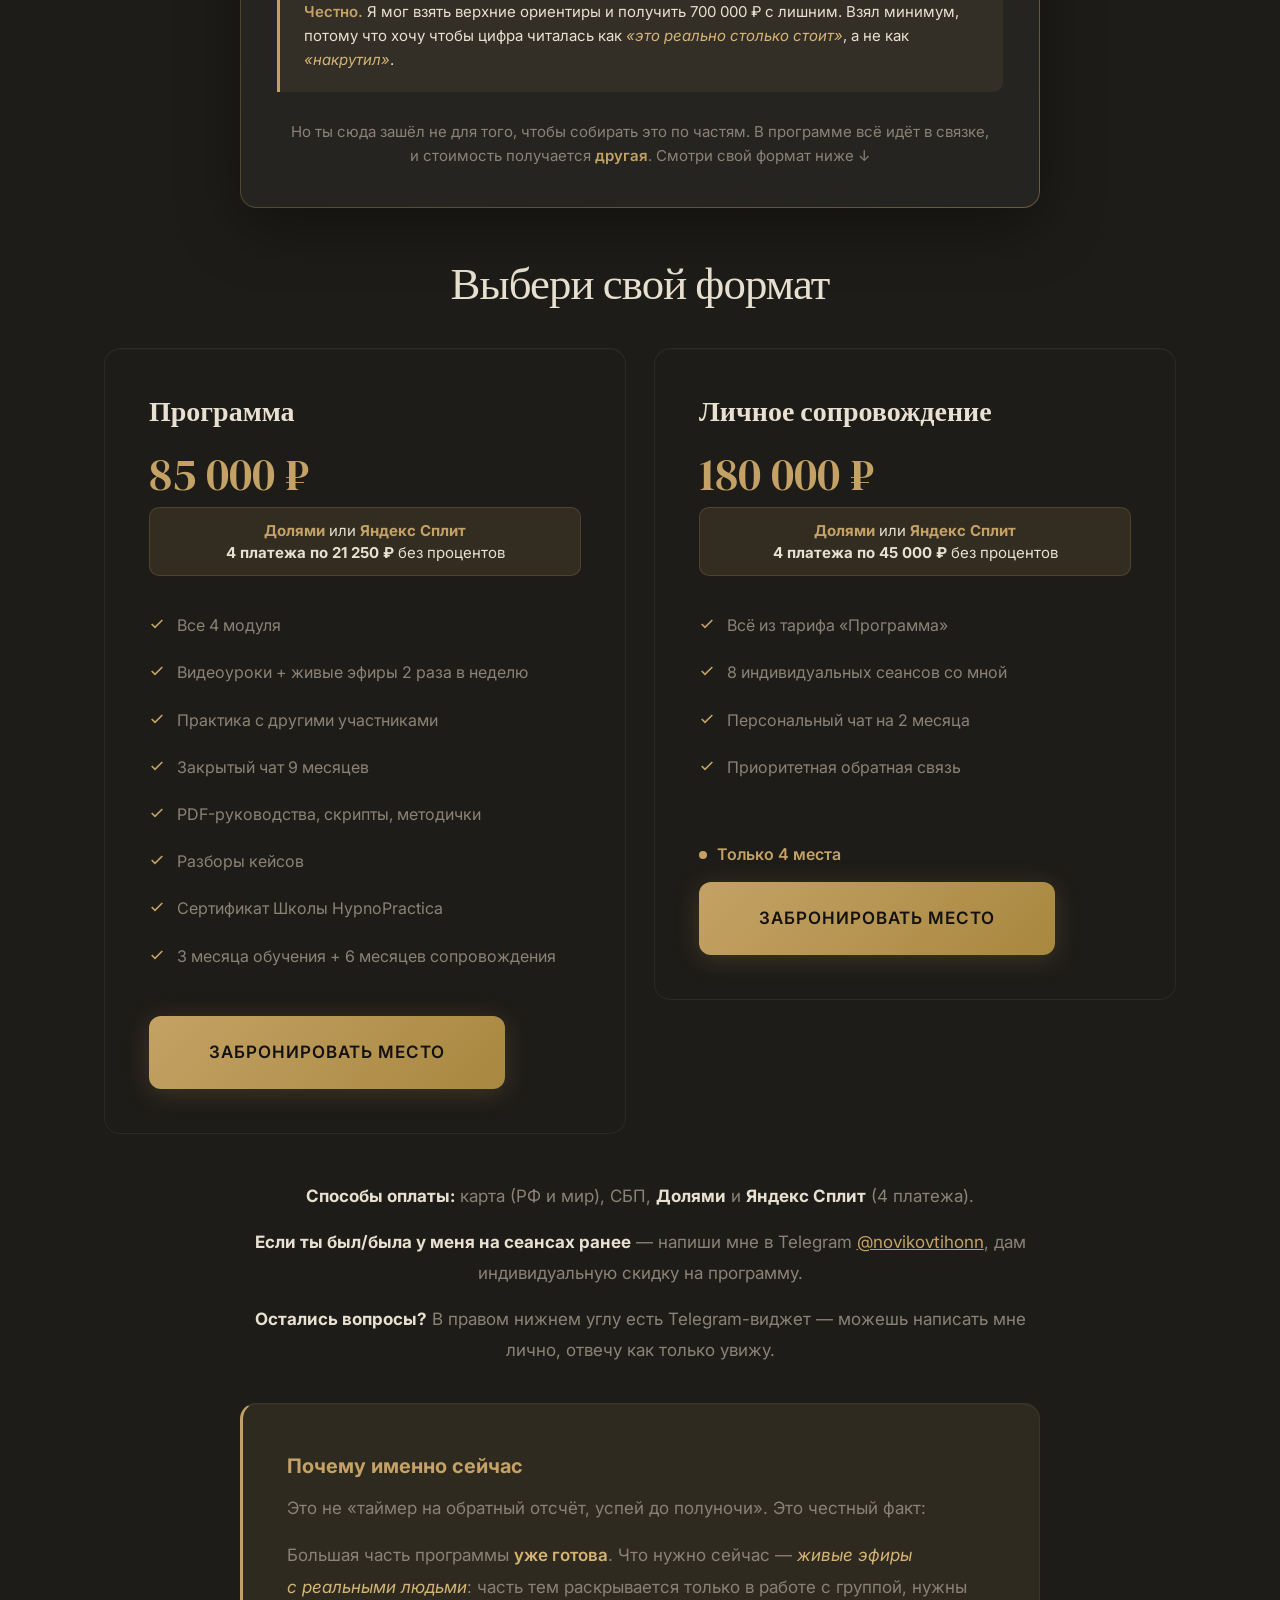
==== commit 9702806c: "questions-block: смягчить заголовок «бронируй место» → «буду рад видеть тебя в первом потоке»" ====
--- a/index.html
+++ b/index.html
@@ -759,7 +759,7 @@
 <section class="section">
   <div class="container">
     <div class="section__header" data-animate="fade-up">
-      <h2>Если всё ясно&nbsp;— <span class="gold">бронируй место</span></h2>
+      <h2>Если зашло&nbsp;— буду рад видеть тебя в&nbsp;<span class="gold">первом потоке</span></h2>
       <p>А&nbsp;если остались вопросы&nbsp;— есть три способа разобраться:</p>
     </div>
     <div style="max-width:640px;margin:0 auto" data-animate="fade-up">
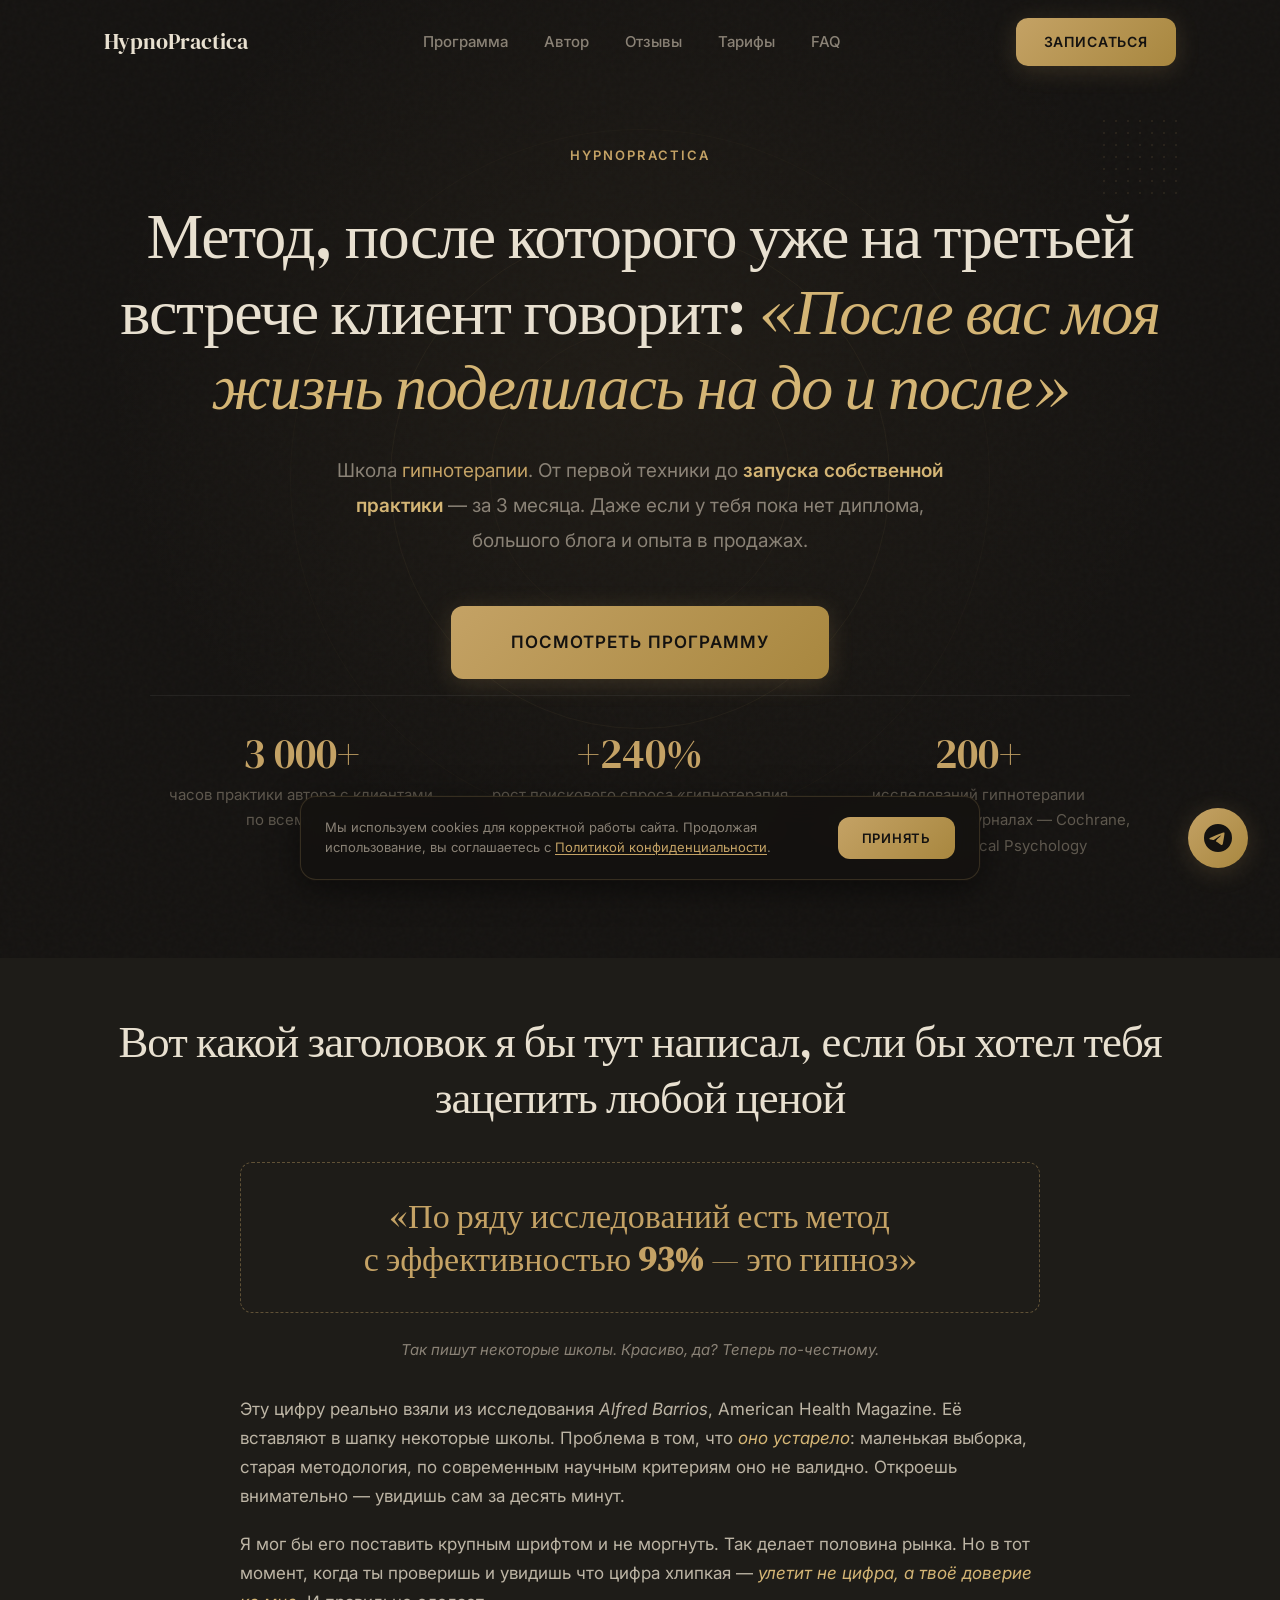
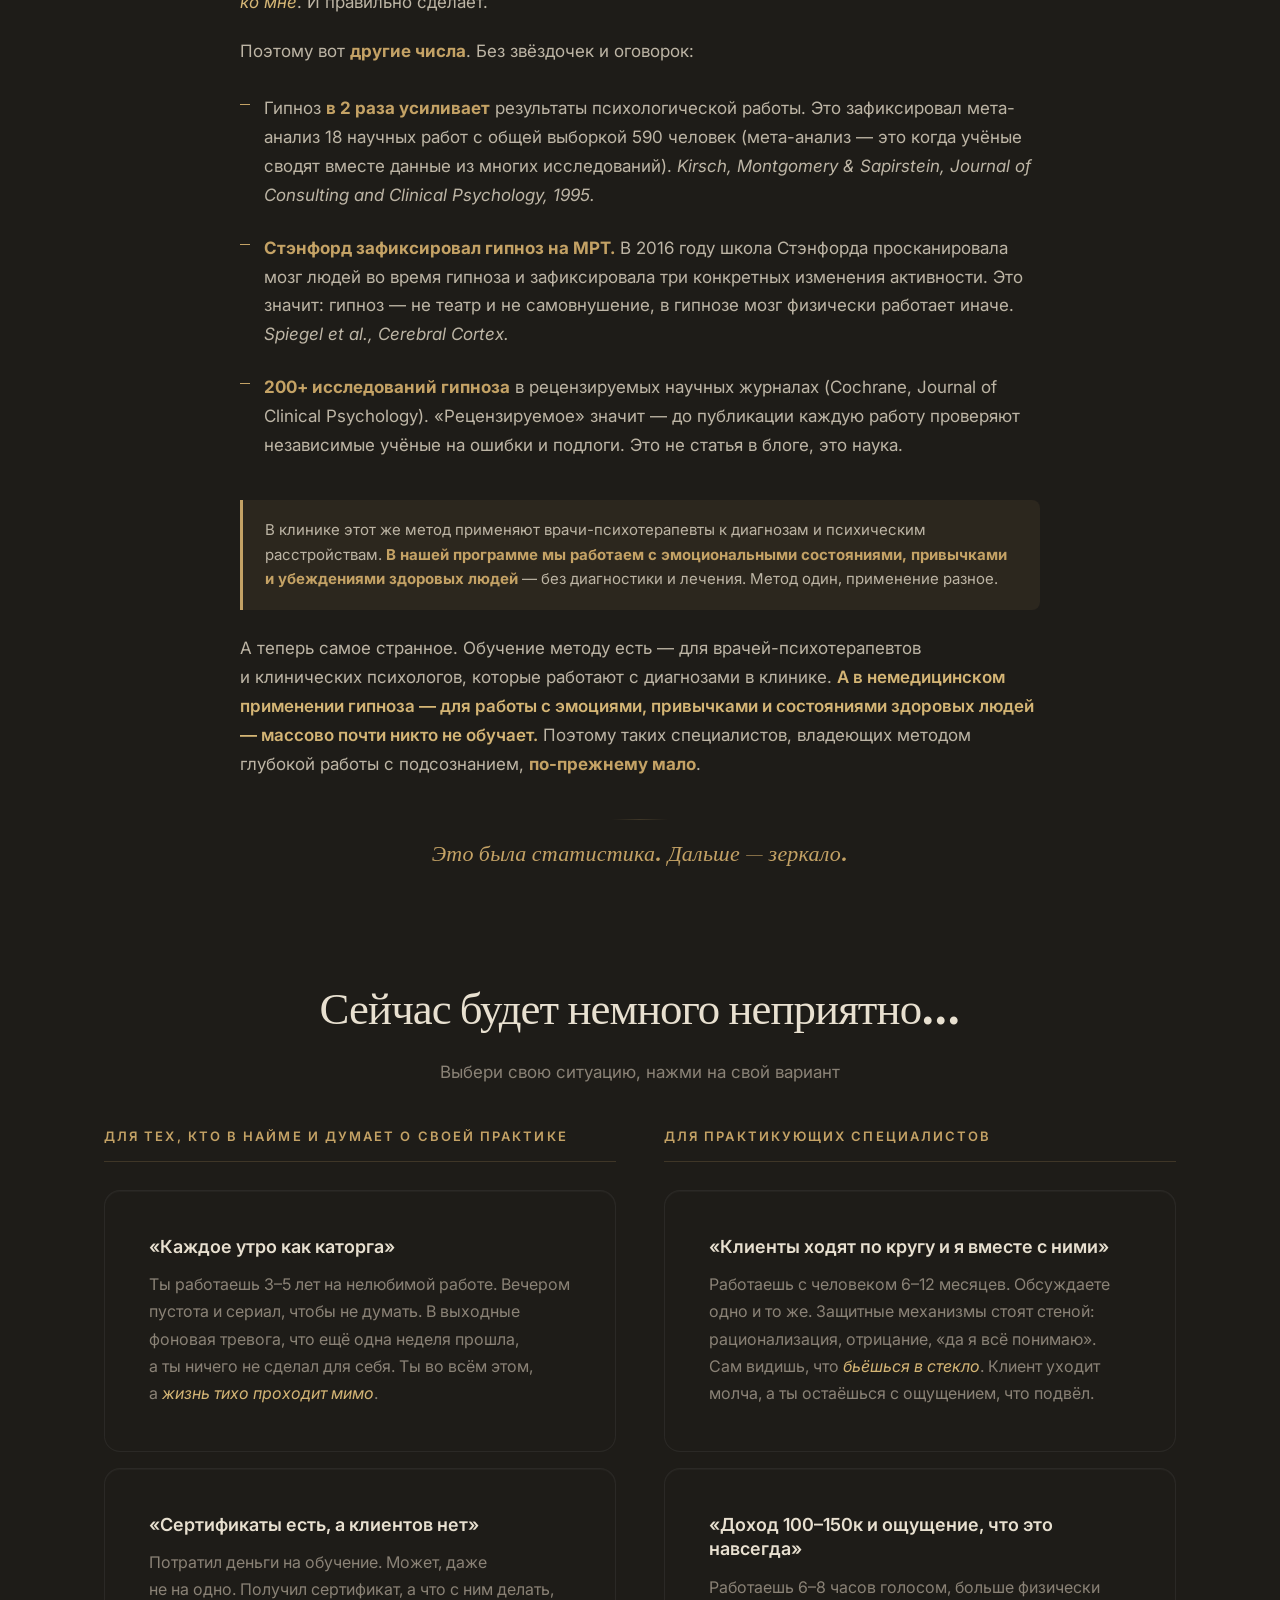
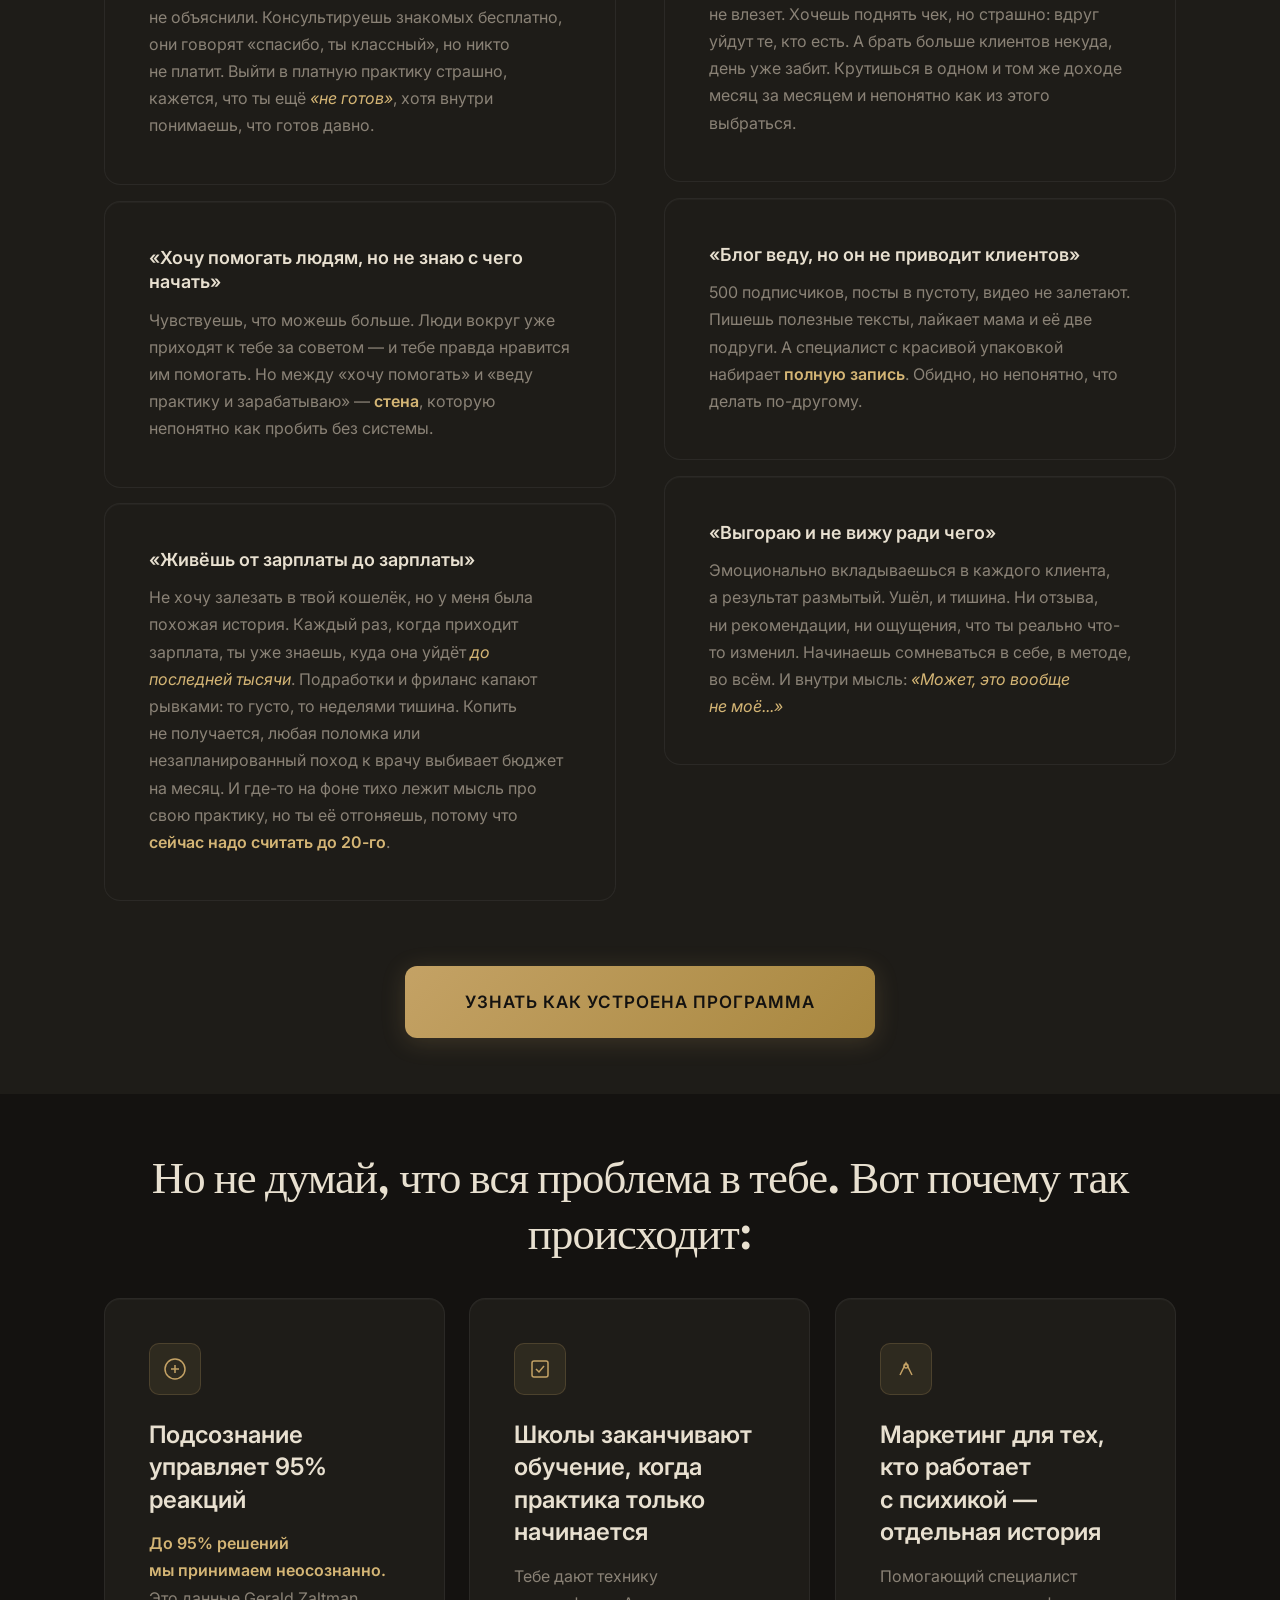
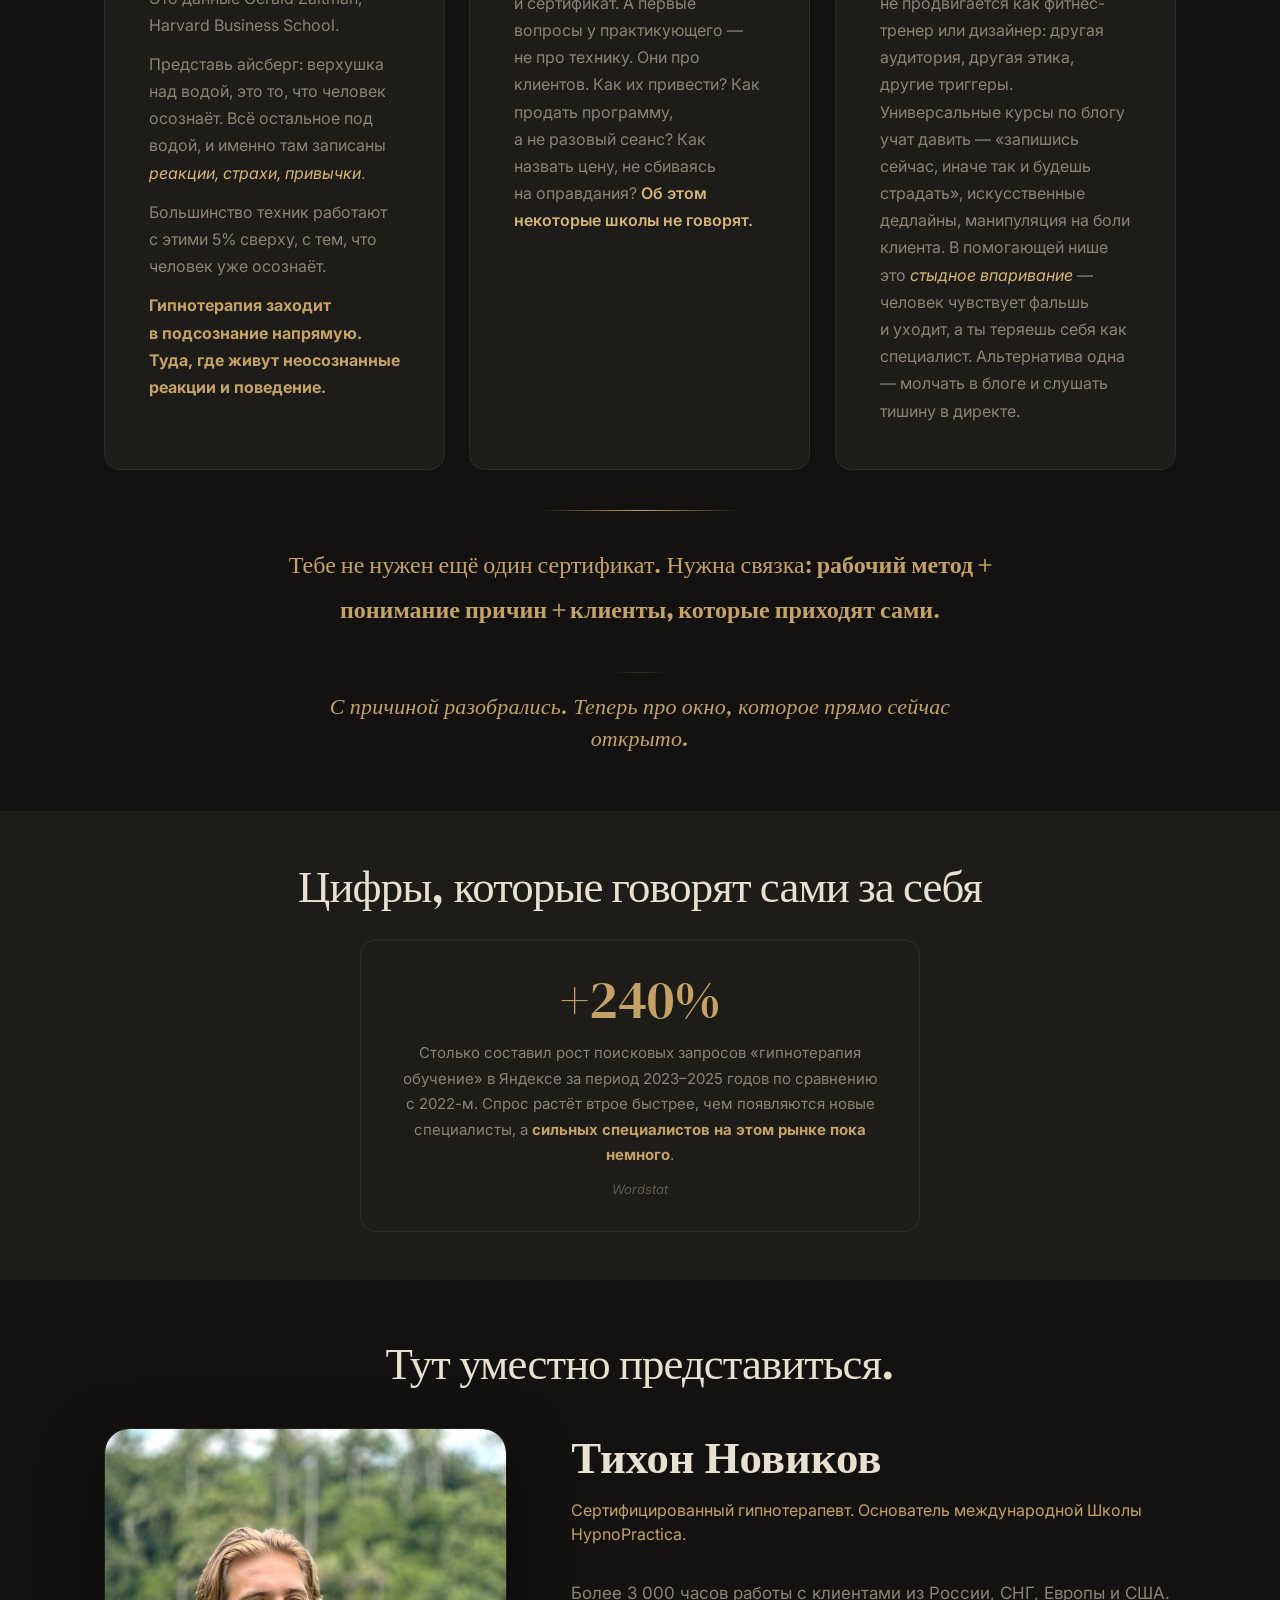
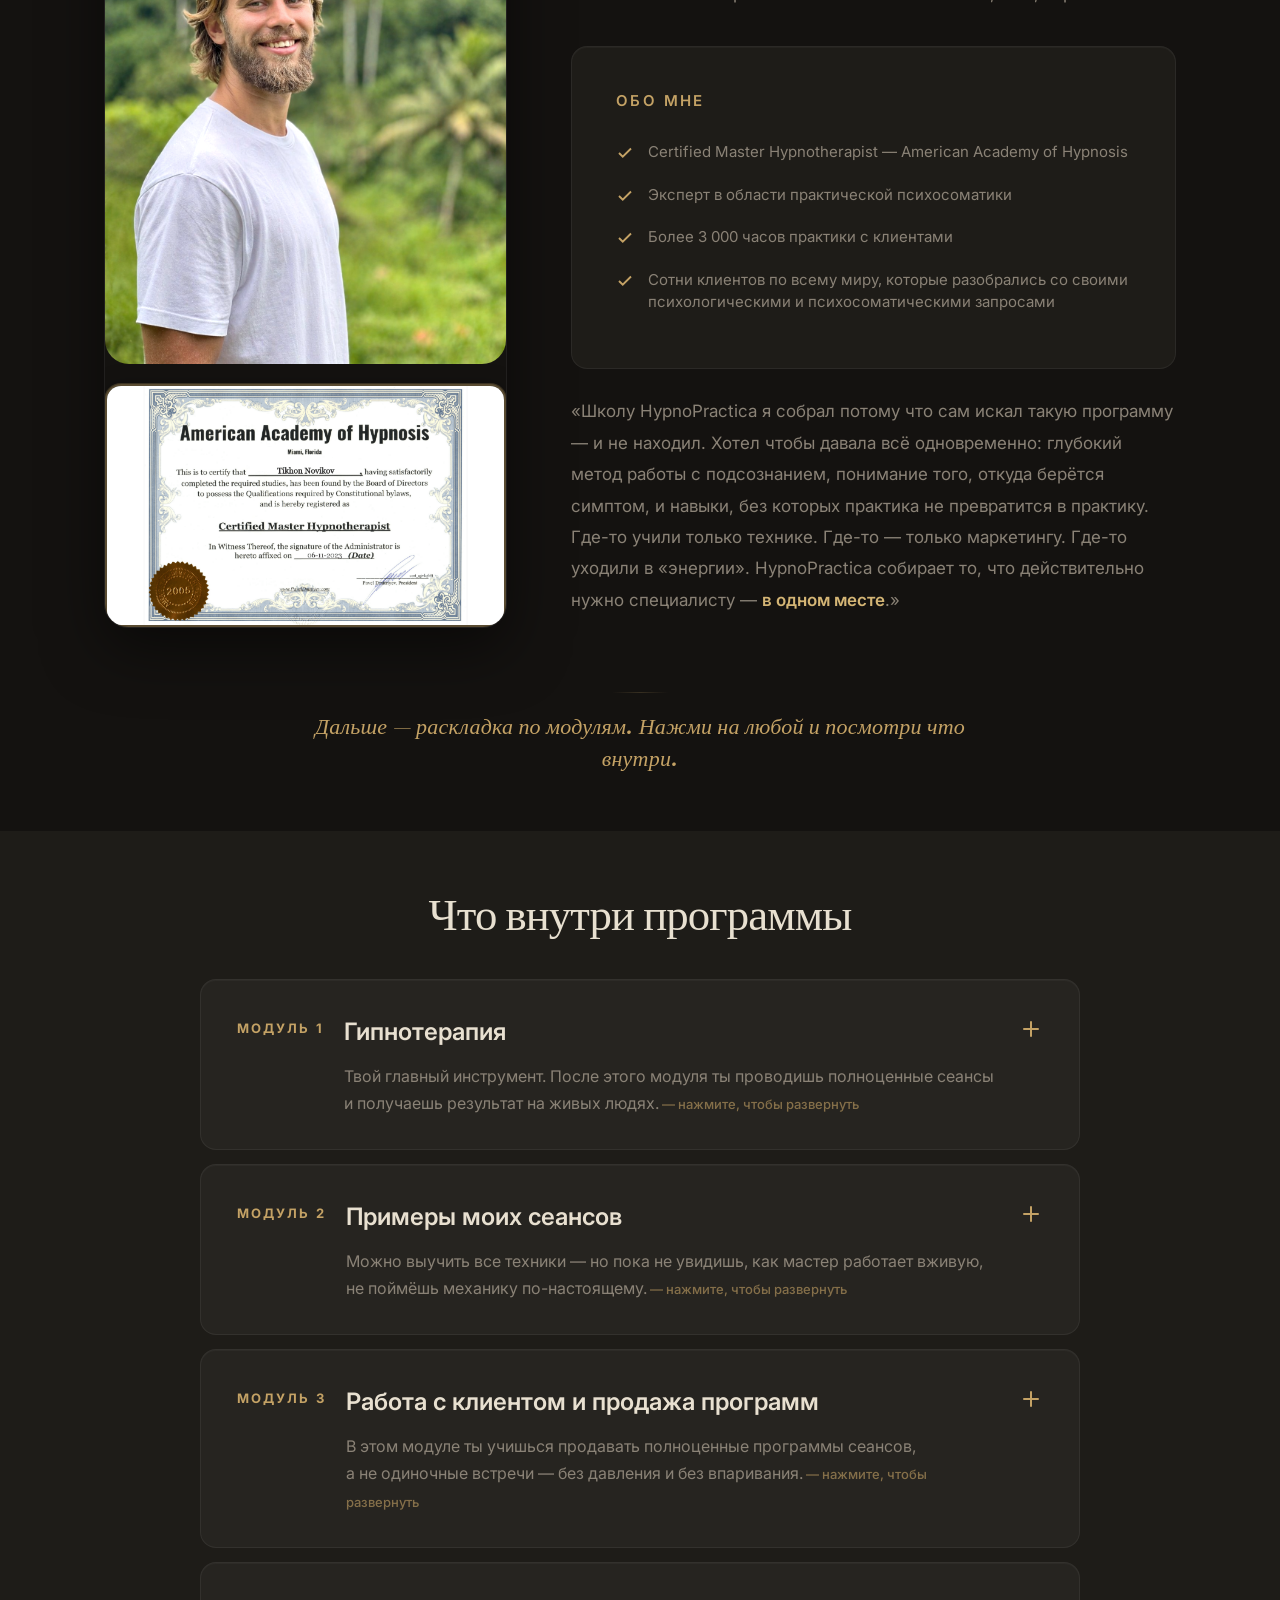
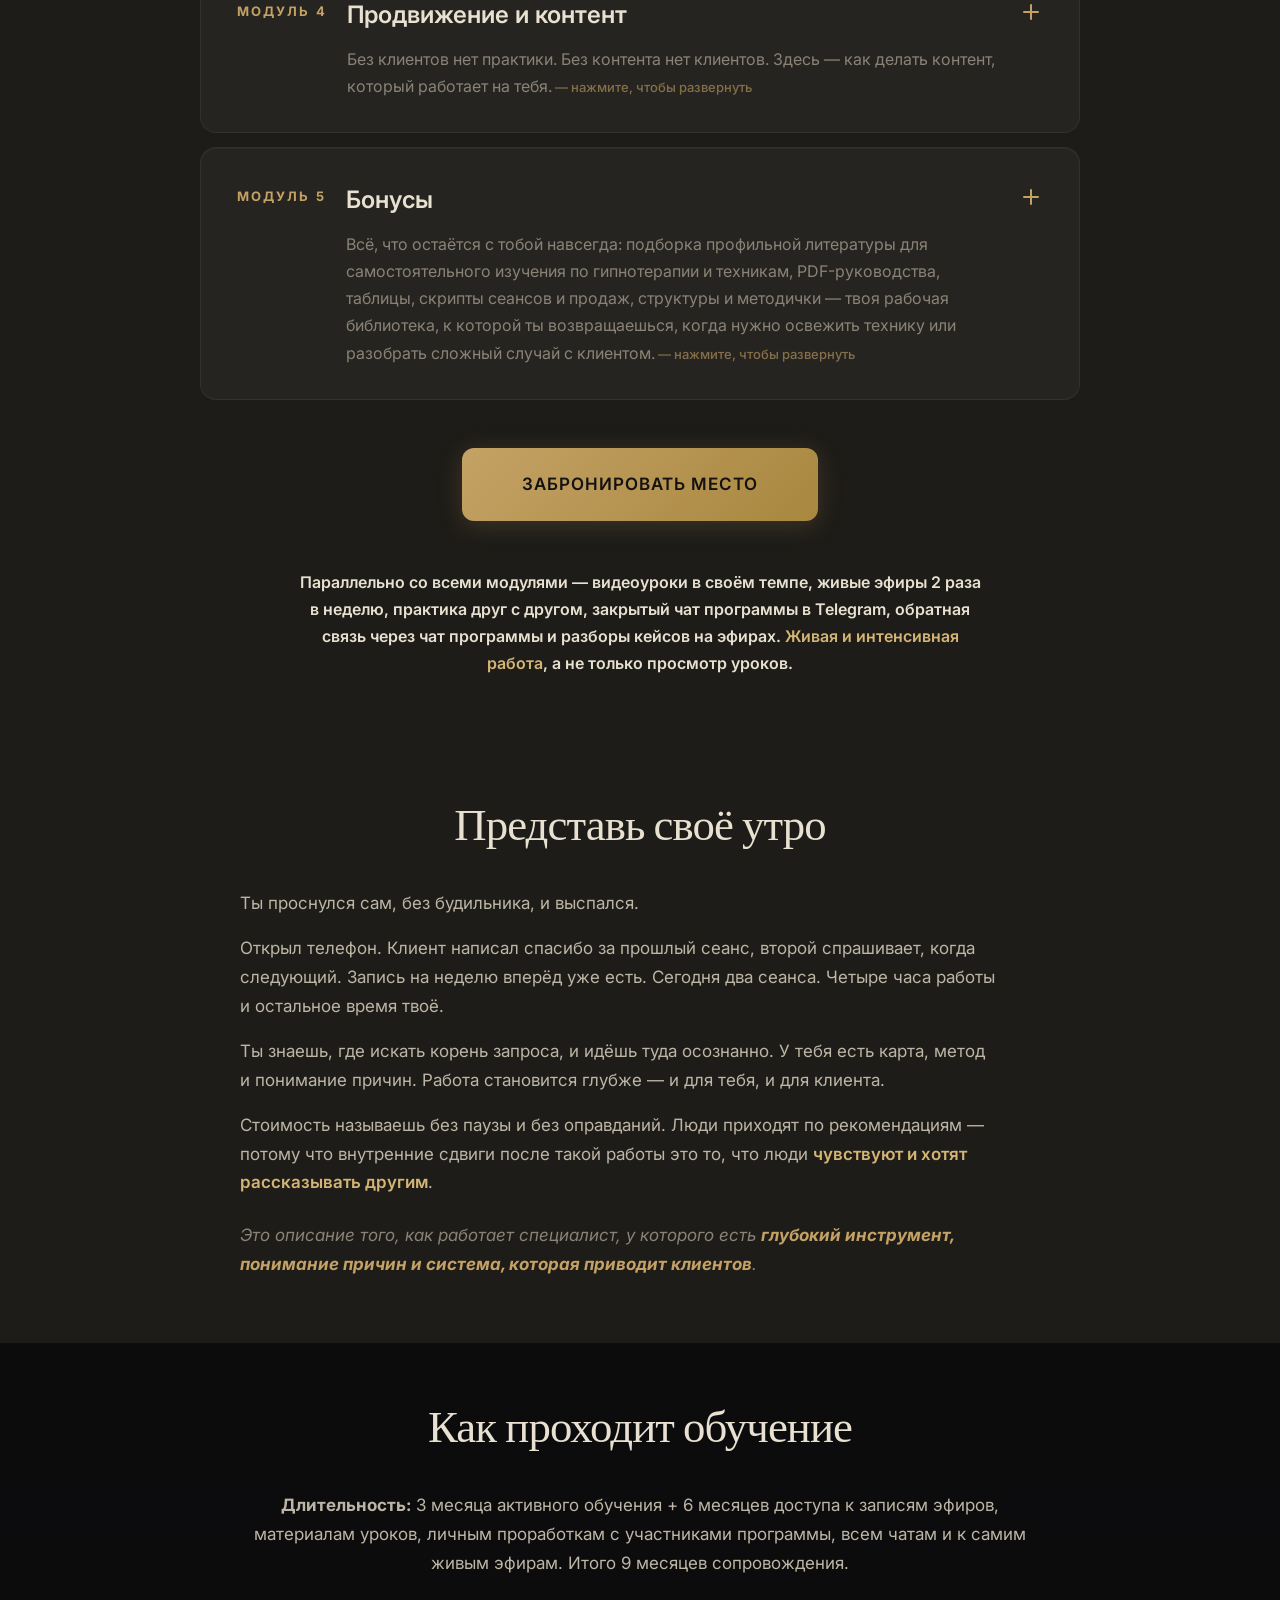
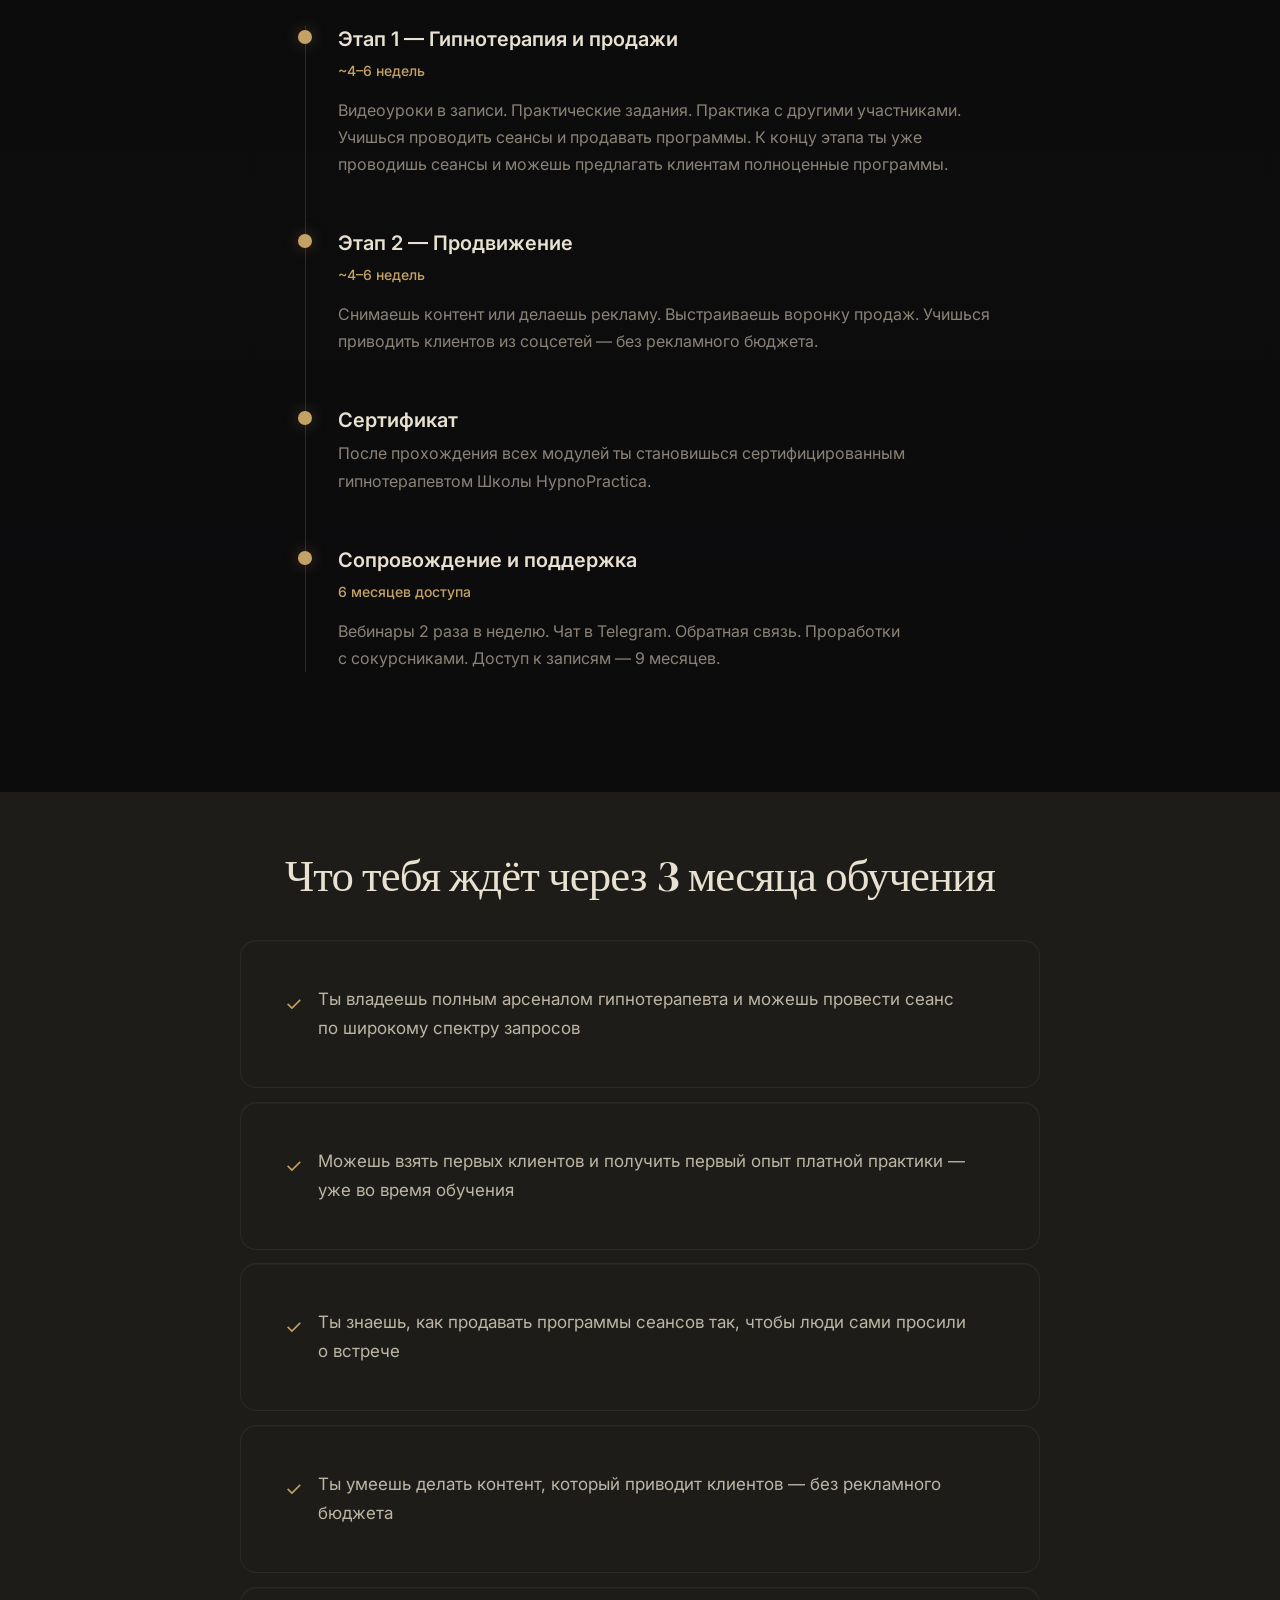
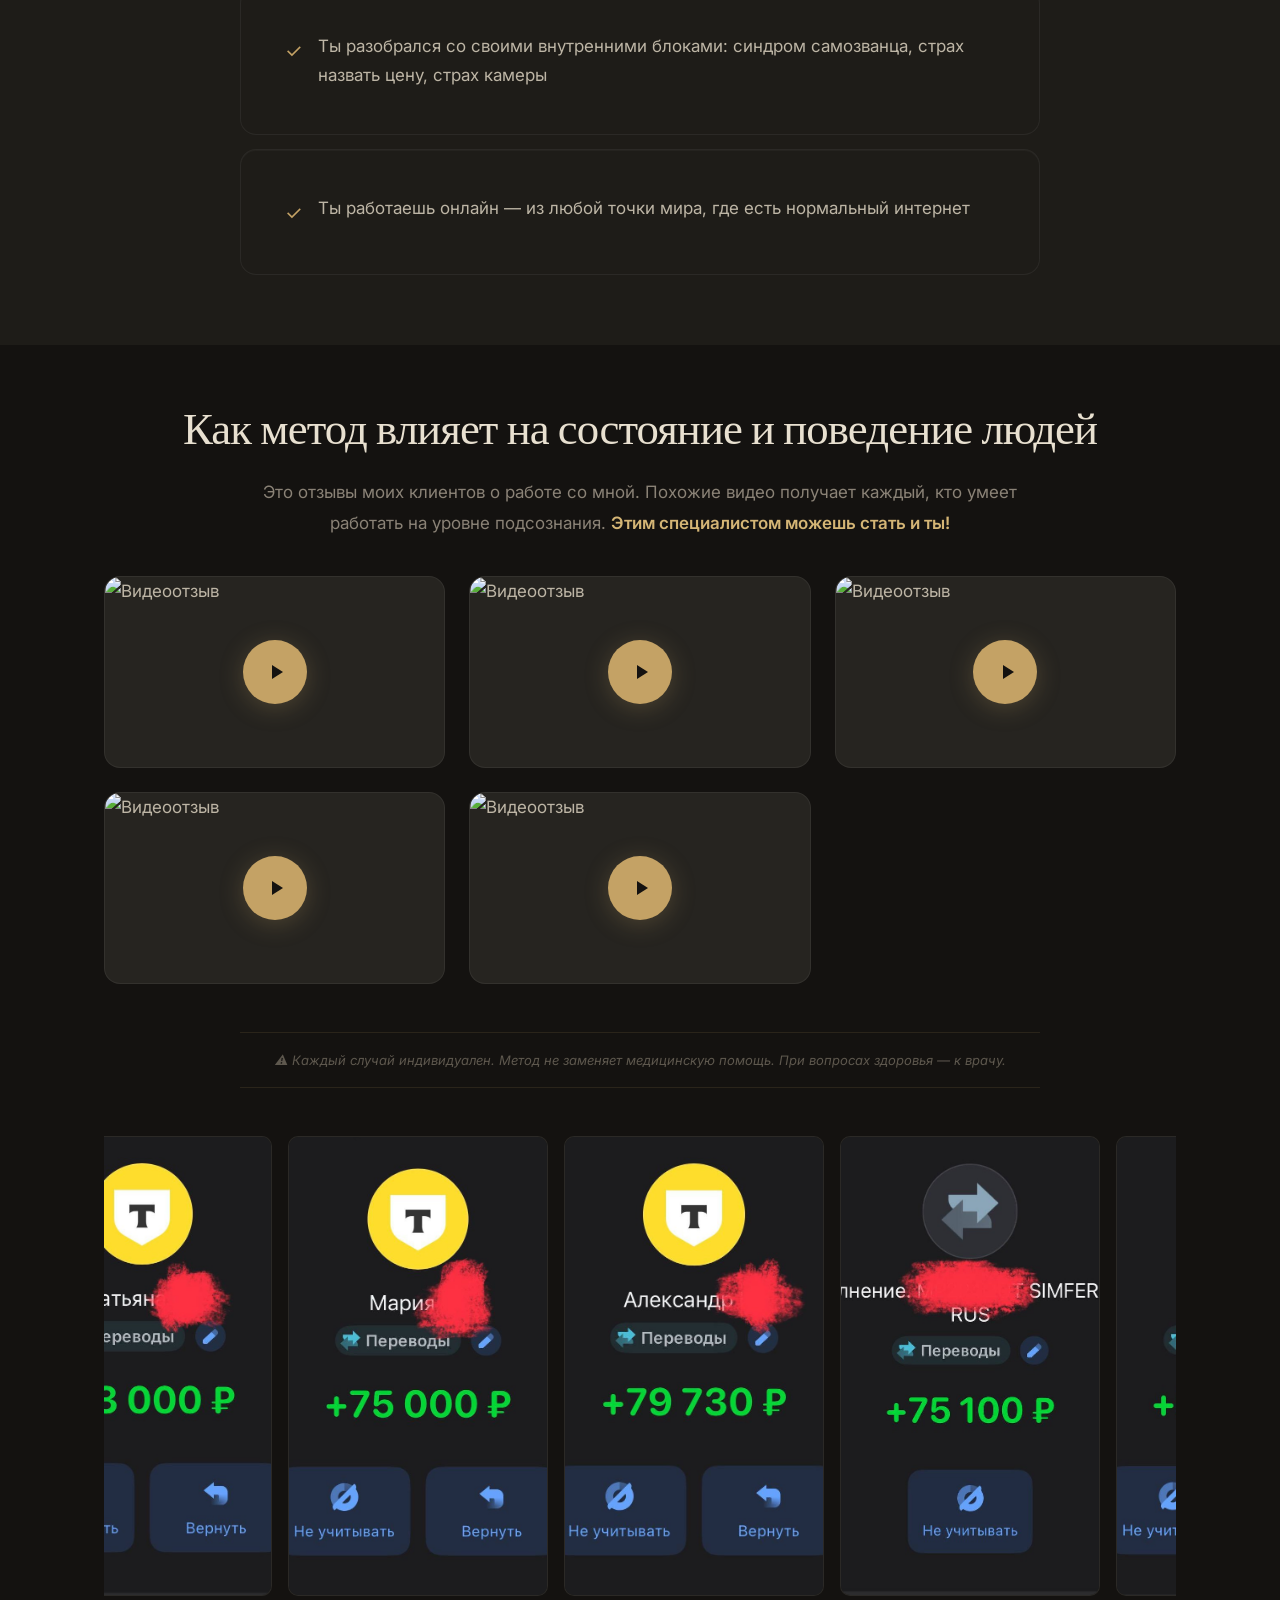
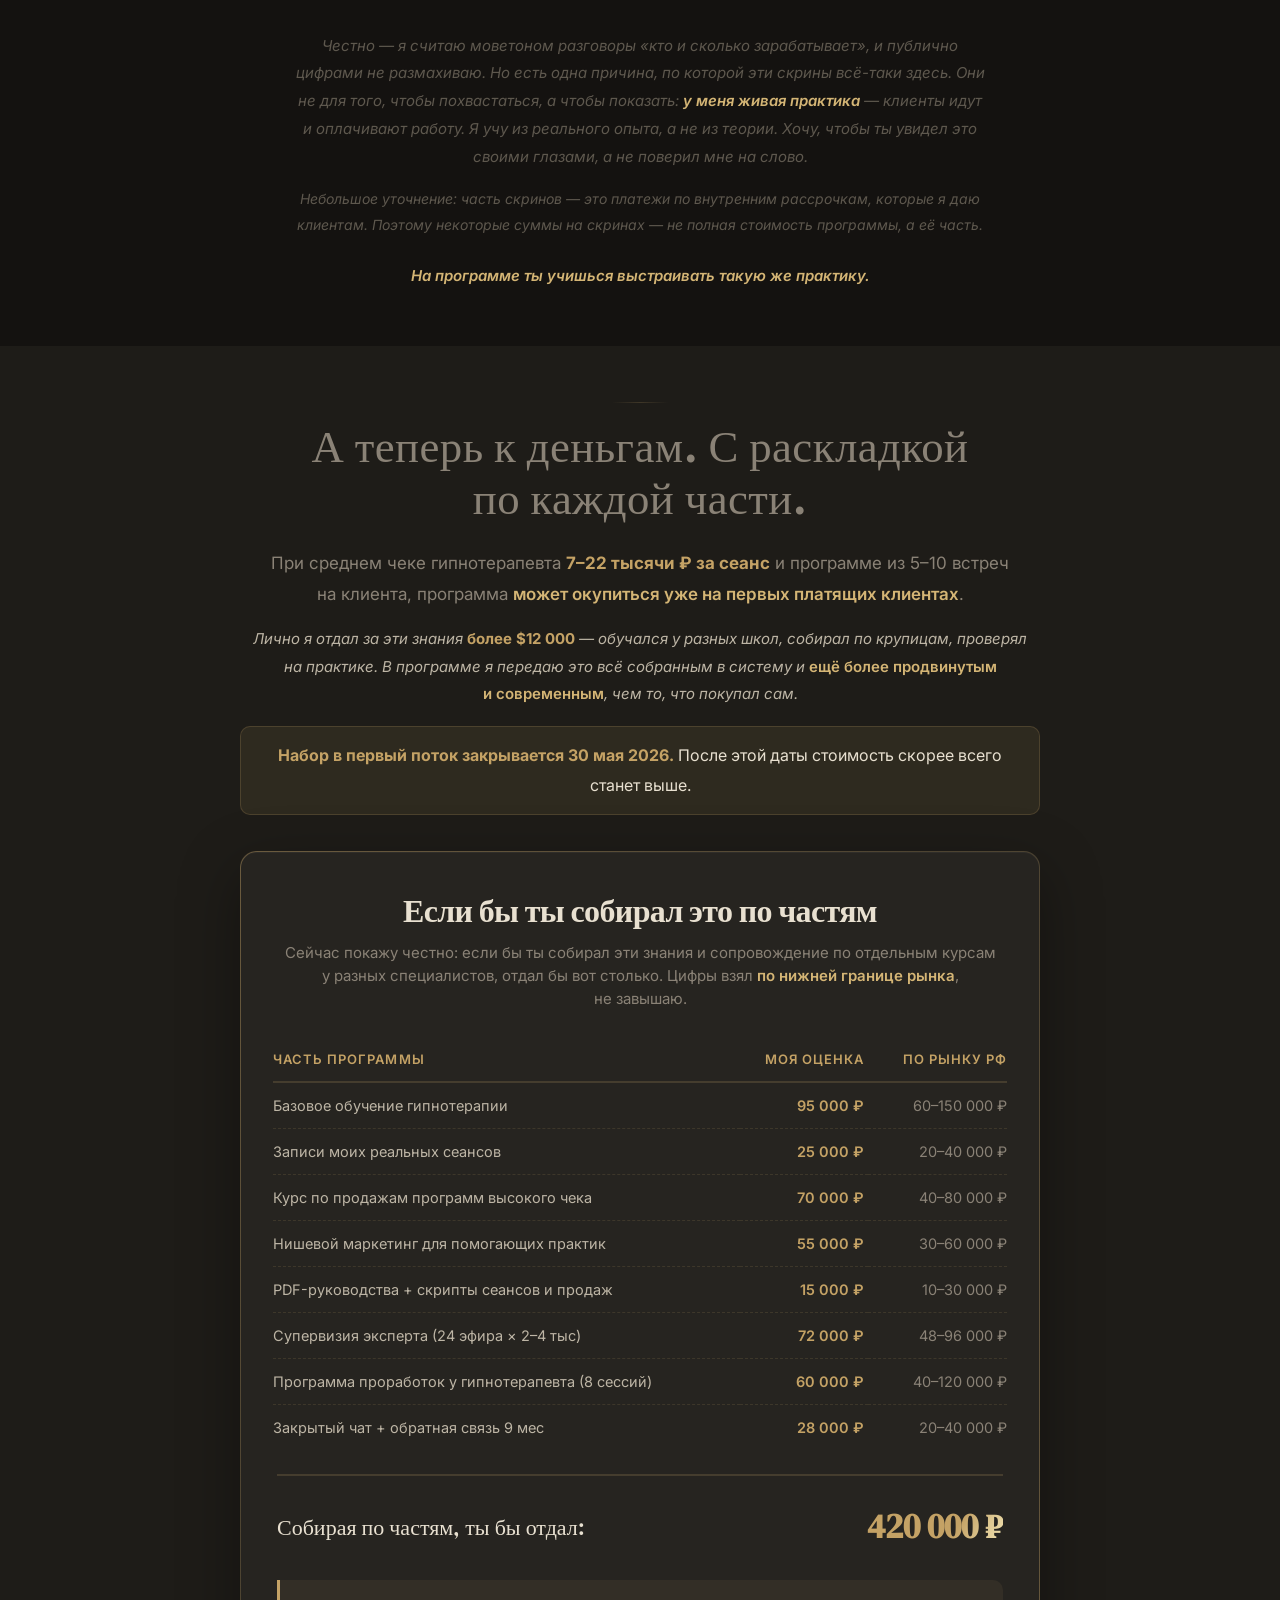
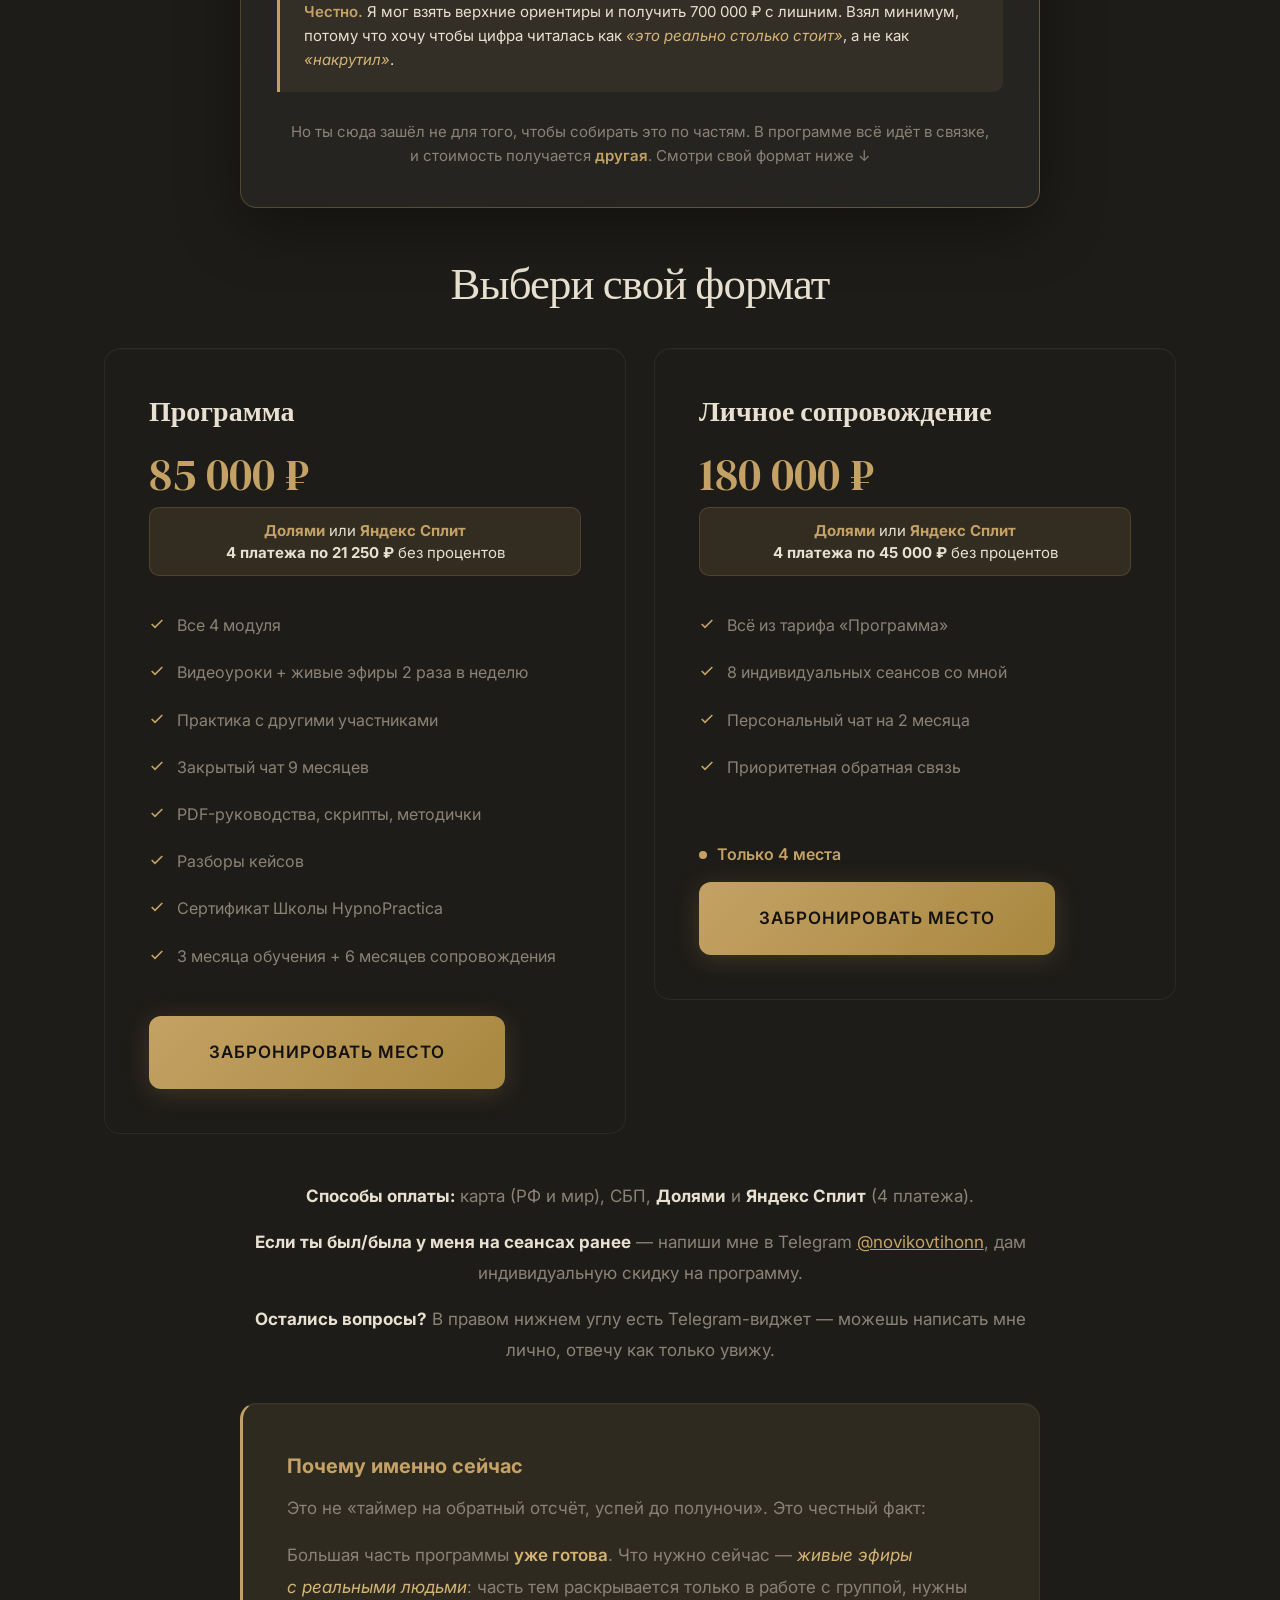
==== commit 574d9a1f: "questions-block: «зашло» → «откликается» — экспертнее, но всё ещё человечно" ====
--- a/index.html
+++ b/index.html
@@ -759,7 +759,7 @@
 <section class="section">
   <div class="container">
     <div class="section__header" data-animate="fade-up">
-      <h2>Если зашло&nbsp;— буду рад видеть тебя в&nbsp;<span class="gold">первом потоке</span></h2>
+      <h2>Если откликается&nbsp;— буду рад видеть тебя в&nbsp;<span class="gold">первом потоке</span></h2>
       <p>А&nbsp;если остались вопросы&nbsp;— есть три способа разобраться:</p>
     </div>
     <div style="max-width:640px;margin:0 auto" data-animate="fade-up">
